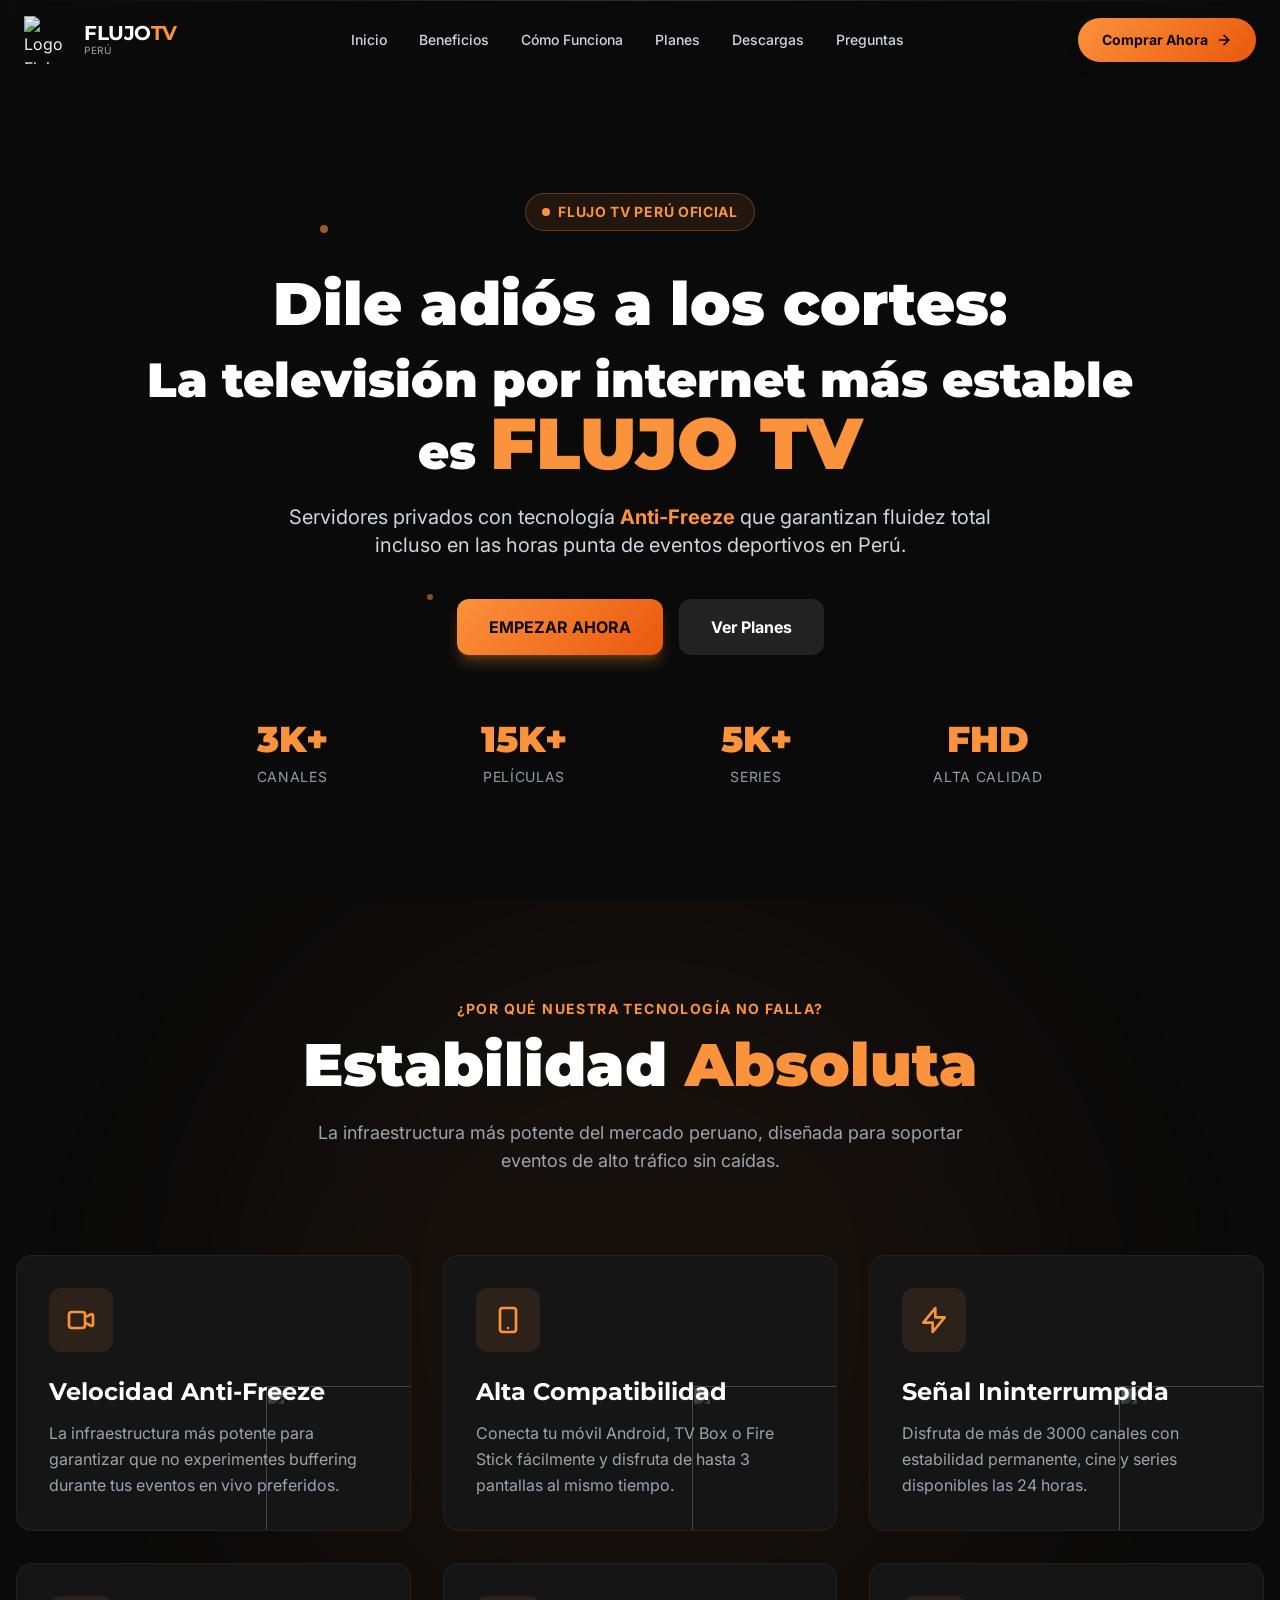
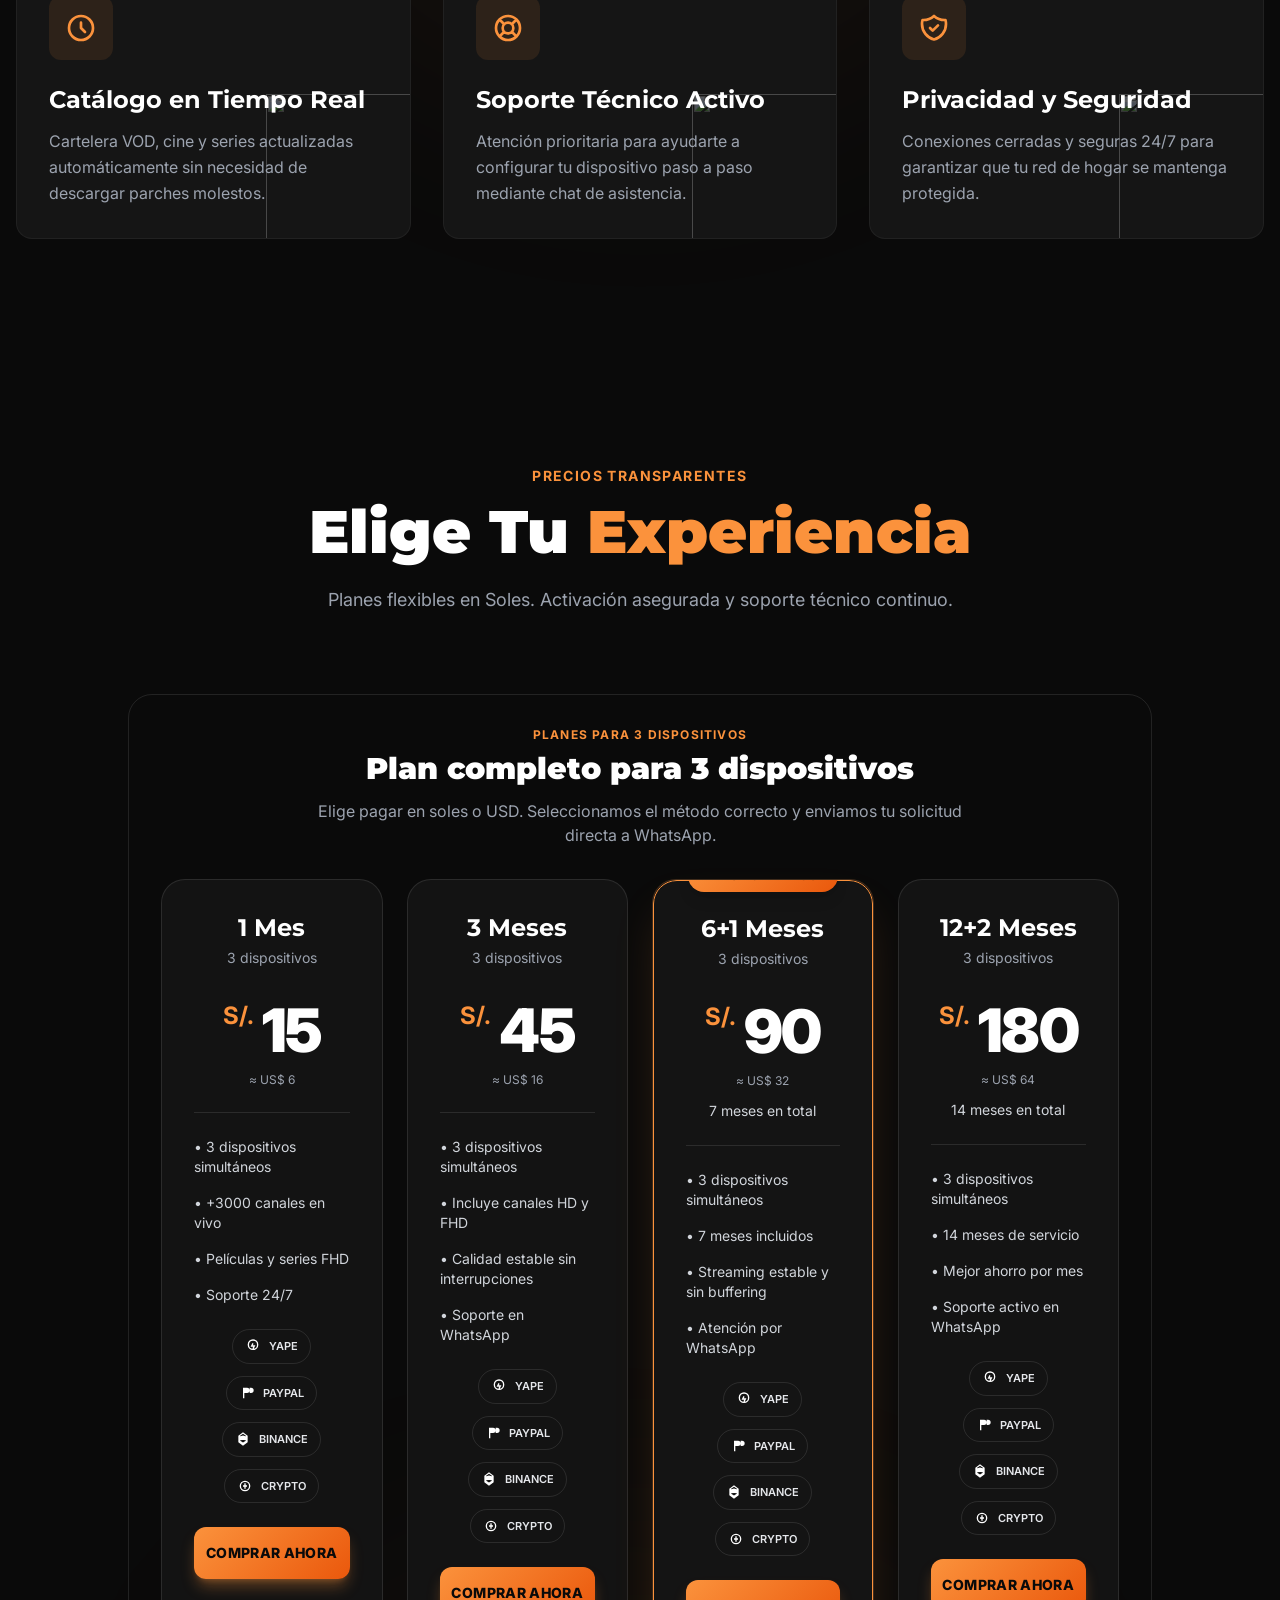
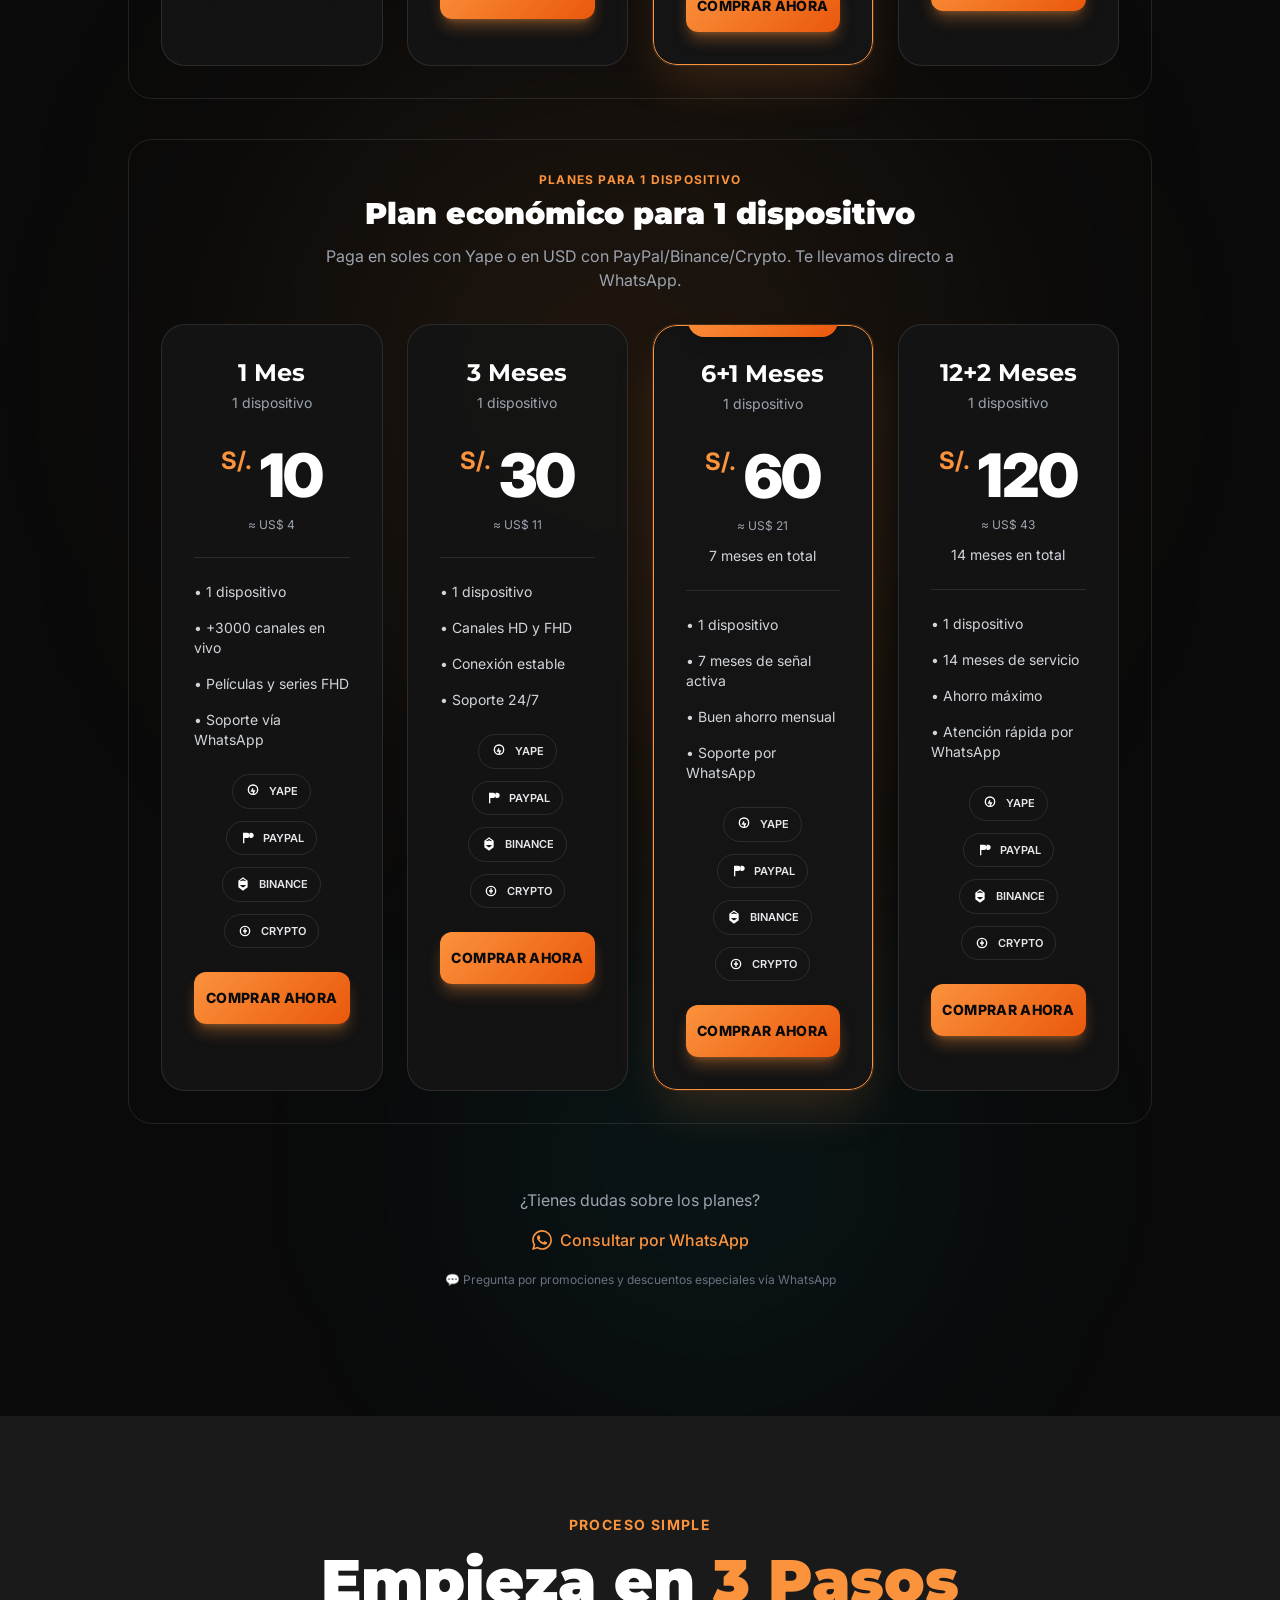
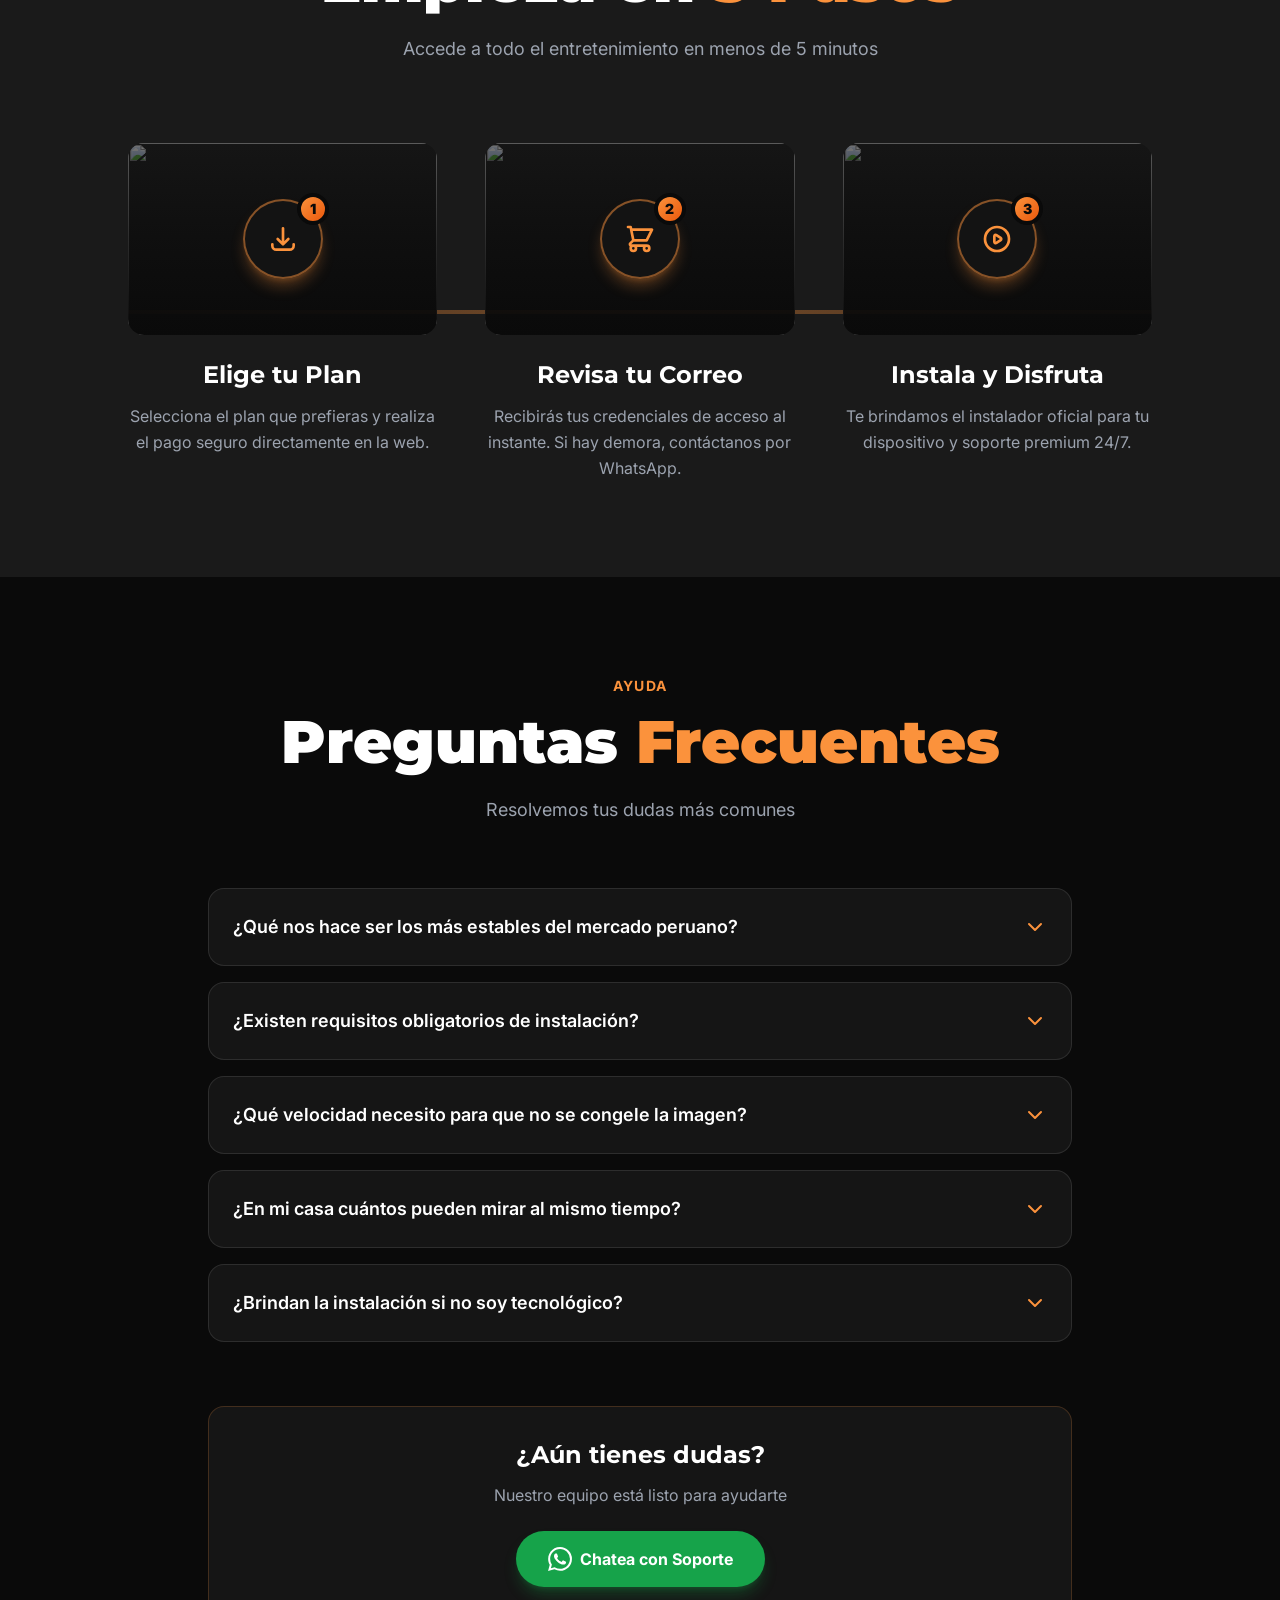
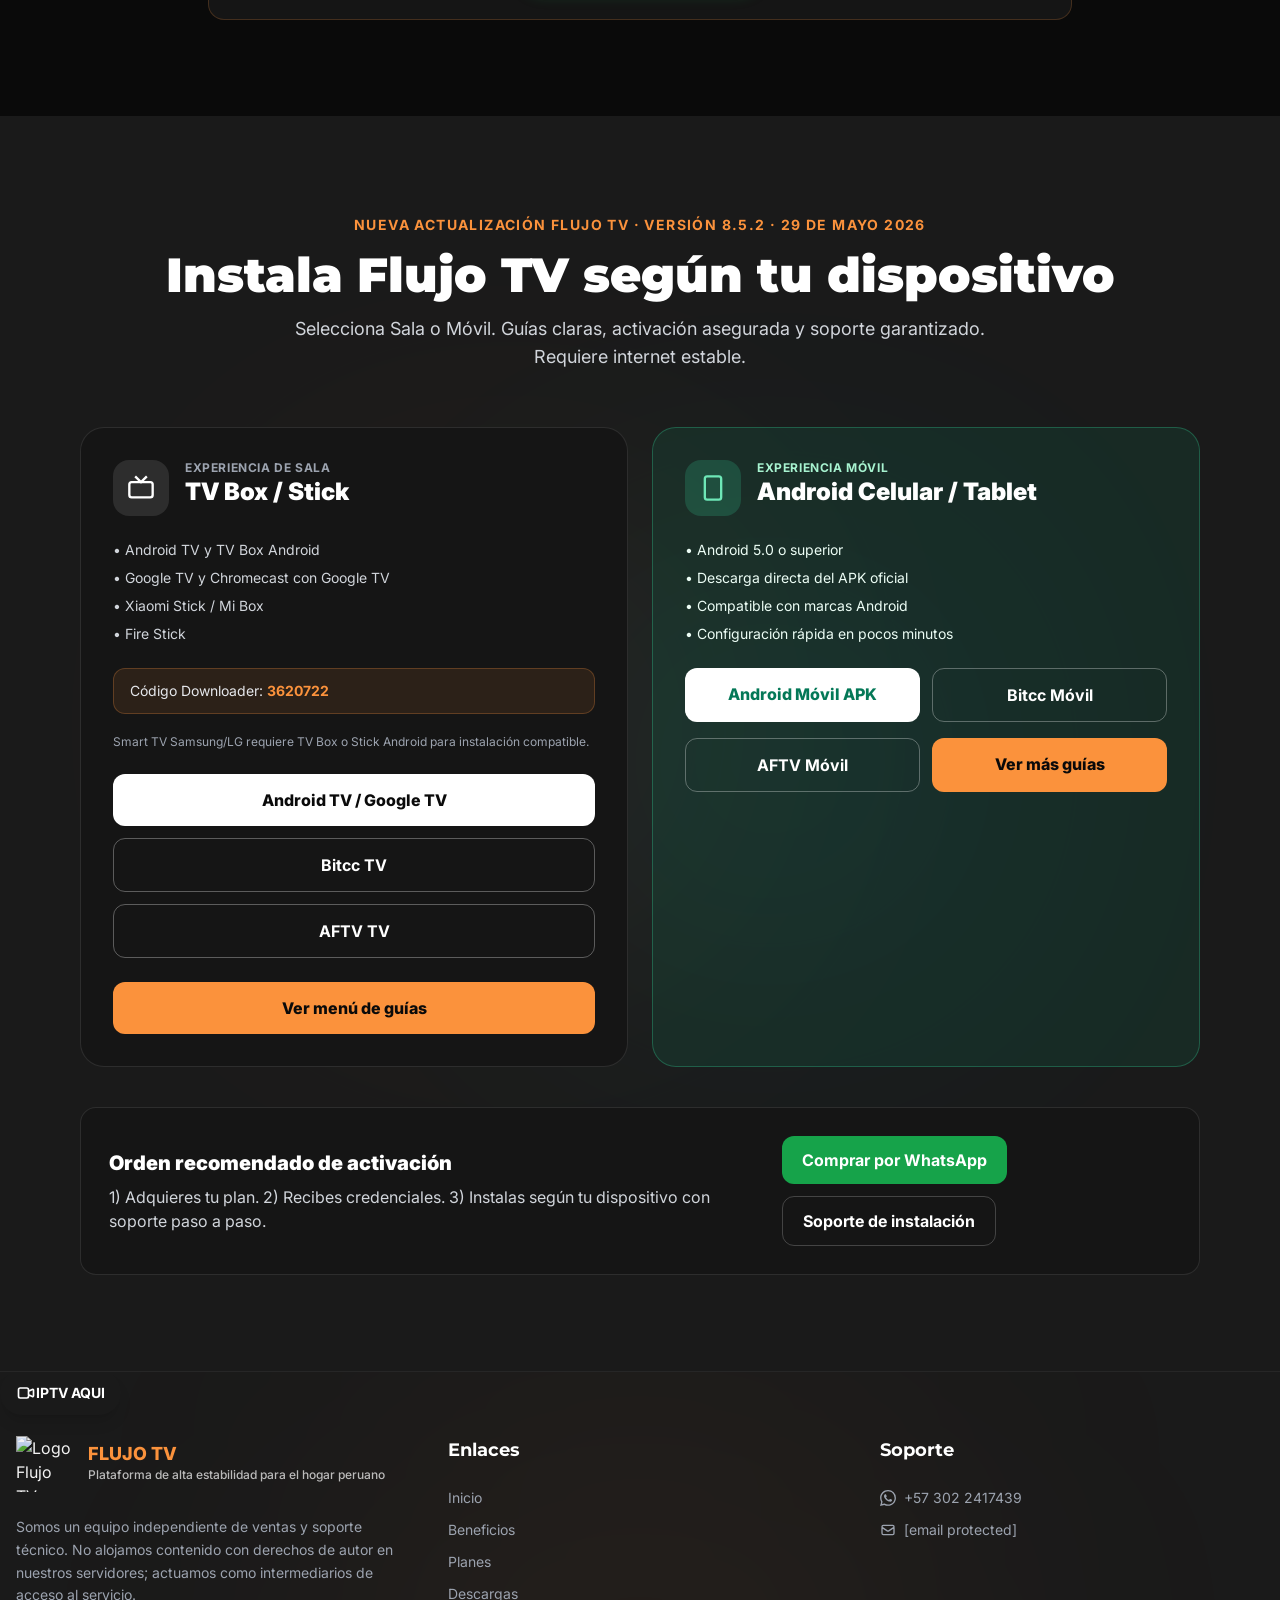
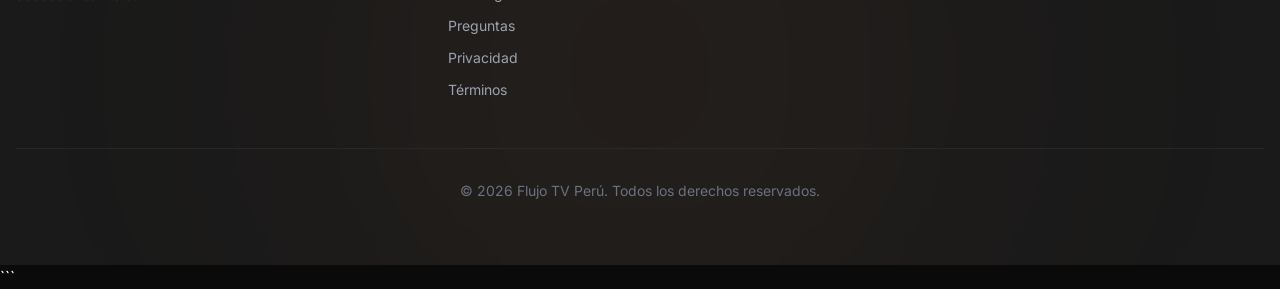
==== index.html @ fcd2f0b6 "Primer commit" ====
<!DOCTYPE html><html lang="es-PE"> <head><meta charset="UTF-8"><meta name="viewport" content="width=device-width, initial-scale=1.0"><meta name="referrer" content="no-referrer"><meta http-equiv="X-UA-Compatible" content="IE=edge"><!-- Preload LCP --><link rel="preload" as="image" href="https://peru.flujooficial.com/hero-bg-1.webp" fetchpriority="high"><!-- Favicon & Manifest --><link rel="icon" type="image/webp" href="https://peru.flujooficial.com/logo_flujo.webp"><link rel="apple-touch-icon" href="https://peru.flujooficial.com/logo_flujo.webp"><link rel="manifest" href="https://peru.flujooficial.com/manifest.json"><meta name="msapplication-config" content="/browserconfig.xml"><!-- Preconnect for Performance --><link rel="preconnect" href="https://fonts.googleapis.com"><link rel="preconnect" href="https://fonts.gstatic.com" crossorigin><link rel="dns-prefetch" href="https://wa.me"><!-- SEO Primary Tags --><title>Flujo TV Perú · Paga con Yape o Plin · +3,000 Canales</title><meta name="title" content="Flujo TV Perú · Paga con Yape o Plin · +3,000 Canales"><meta name="description" content="Flujo TV Perú: paga con Yape, Plin o tarjeta. +3,000 canales HD en vivo. TV Box, Fire Stick y Android. Soporte garantizado. ¡Activa desde S/15!"><meta name="keywords" content="flujo tv peru,flujo tv peru oficial,ofertas flujo tv peru whatsapp,promociones flujo tv con yape,descuentos flujo tv plin,flujo tv peru ofertas especiales,flujo tv peru promocion familiar,mejor app streaming peru,television online en vivo peru,ver deportes hd peru,descargar flujo tv peru,alternativa cable peru,flujo tv pago yape,flujo tv activacion rapida peru,canales en vivo peru,suscripcion premium peru,nueva versión actualizada 8.5.2"><meta name="author" content="Flujo TV Perú"><meta name="generator" content="Astro v5.18.0"><!-- Canonical URL --><link rel="canonical" href="https://peru.flujooficial.com/"><link rel="sitemap" type="application/xml" href="https://peru.flujooficial.com/sitemap.xml"><!-- Robots --><meta name="robots" content="index, follow, max-image-preview:large, max-snippet:-1, max-video-preview:-1"><!-- Language & Region - PERU --><meta name="language" content="Spanish"><meta name="geo.region" content="PE"><meta name="geo.placename" content="Lima, Perú"><meta name="geo.position" content="-12.0464;-77.0428"><meta name="ICBM" content="-12.0464, -77.0428"><link rel="alternate" hreflang="es-PE" href="https://peru.flujooficial.com/"><link rel="alternate" hreflang="es-419" href="https://peru.flujooficial.com/"><link rel="alternate" hreflang="x-default" href="https://peru.flujooficial.com/"><!-- Open Graph / Facebook --><meta property="og:type" content="website"><meta property="og:url" content="https://peru.flujooficial.com/"><meta property="og:title" content="Flujo TV Perú · Paga con Yape o Plin · +3,000 Canales"><meta property="og:description" content="Flujo TV Perú: paga con Yape, Plin o tarjeta. +3,000 canales HD en vivo. TV Box, Fire Stick y Android. Soporte garantizado. ¡Activa desde S/15!"><meta property="og:image" content="https://peru.flujooficial.com/og-image.webp"><meta property="og:image:width" content="1200"><meta property="og:image:height" content="630"><meta property="og:locale" content="es_PE"><meta property="og:site_name" content="Flujo TV Perú"><!-- Twitter --><meta name="twitter:card" content="summary_large_image"><meta name="twitter:url" content="https://peru.flujooficial.com/"><meta name="twitter:title" content="Flujo TV Perú · Paga con Yape o Plin · +3,000 Canales"><meta name="twitter:description" content="Flujo TV Perú: paga con Yape, Plin o tarjeta. +3,000 canales HD en vivo. TV Box, Fire Stick y Android. Soporte garantizado. ¡Activa desde S/15!"><meta name="twitter:image" content="https://peru.flujooficial.com/og-image.webp"><meta name="twitter:site" content="@flujotv"><!-- Mobile App Meta --><meta name="mobile-web-app-capable" content="yes"><meta name="apple-mobile-web-app-capable" content="yes"><meta name="apple-mobile-web-app-status-bar-style" content="black-translucent"><meta name="theme-color" content="#0a0a0a"><!-- Structured Data / Schema.org --><script type="application/ld+json">{"@context":"https://schema.org","@type":"Organization","name":"Flujo TV Perú","url":"https://peru.flujooficial.com","logo":"https://peru.flujooficial.com/logo_flujo.webp","description":"Flujo TV Perú — El mejor servicio de streaming UHD del país. +3,000 canales, películas y series en FHD. Aprovecha nuestras exclusivas OFERTAS POR WHATSAPP y promociones pagando con Yape o Plin. Instalación rápida y soporte 24/7. Nueva versión actualizada 8.5.2.","contactPoint":{"@type":"ContactPoint","telephone":"+573022417439","contactType":"customer service","availableLanguage":["Spanish"]}}</script><script type="application/ld+json">{"@context":"https://schema.org","@type":"WebSite","name":"Flujo TV Perú","url":"https://peru.flujooficial.com","description":"Flujo TV Perú: paga con Yape, Plin o tarjeta. +3,000 canales HD en vivo. TV Box, Fire Stick y Android. Soporte garantizado. ¡Activa desde S/15!","inLanguage":"es-PE","potentialAction":{"@type":"SearchAction","target":"https://peru.flujooficial.com/?q={search_term_string}","query-input":"required name=search_term_string"}}</script><script type="application/ld+json">{"@context":"https://schema.org","@type":"Product","name":"Flujo TV Premium Perú","description":"Flujo TV Perú — El mejor servicio de streaming UHD del país. +3,000 canales, películas y series en FHD. Aprovecha nuestras exclusivas OFERTAS POR WHATSAPP y promociones pagando con Yape o Plin. Instalación rápida y soporte 24/7. Nueva versión actualizada 8.5.2.","image":"https://peru.flujooficial.com/og-image.webp","url":"https://peru.flujooficial.com","brand":{"@type":"Brand","name":"Flujo TV Perú"},"offers":[{"@type":"Offer","name":"1 Mes","price":10,"priceCurrency":"PEN","availability":"https://schema.org/InStock","url":"https://peru.flujooficial.com/#planes","priceValidUntil":"2026-12-31","itemCondition":"https://schema.org/NewCondition","seller":{"@type":"Organization","name":"Flujo TV Perú"},"shippingDetails":{"@type":"OfferShippingDetails","shippingRate":{"@type":"MonetaryAmount","value":0,"currency":"PEN"},"shippingDestination":{"@type":"DefinedRegion","addressCountry":"PE"},"deliveryTime":{"@type":"ShippingDeliveryTime","handlingTime":{"@type":"QuantitativeValue","minValue":0,"maxValue":0,"unitCode":"DAY"},"transitTime":{"@type":"QuantitativeValue","minValue":0,"maxValue":0,"unitCode":"DAY"}}},"hasMerchantReturnPolicy":{"@type":"MerchantReturnPolicy","applicableCountry":"PE","returnPolicyCategory":"https://schema.org/MerchantReturnNotPermitted","merchantReturnDays":0}},{"@type":"Offer","name":"3 Meses","price":30,"priceCurrency":"PEN","availability":"https://schema.org/InStock","url":"https://peru.flujooficial.com/#planes","priceValidUntil":"2026-12-31","itemCondition":"https://schema.org/NewCondition","seller":{"@type":"Organization","name":"Flujo TV Perú"},"shippingDetails":{"@type":"OfferShippingDetails","shippingRate":{"@type":"MonetaryAmount","value":0,"currency":"PEN"},"shippingDestination":{"@type":"DefinedRegion","addressCountry":"PE"},"deliveryTime":{"@type":"ShippingDeliveryTime","handlingTime":{"@type":"QuantitativeValue","minValue":0,"maxValue":0,"unitCode":"DAY"},"transitTime":{"@type":"QuantitativeValue","minValue":0,"maxValue":0,"unitCode":"DAY"}}},"hasMerchantReturnPolicy":{"@type":"MerchantReturnPolicy","applicableCountry":"PE","returnPolicyCategory":"https://schema.org/MerchantReturnNotPermitted","merchantReturnDays":0}},{"@type":"Offer","name":"6 Meses","price":60,"priceCurrency":"PEN","availability":"https://schema.org/InStock","url":"https://peru.flujooficial.com/#planes","priceValidUntil":"2026-12-31","itemCondition":"https://schema.org/NewCondition","seller":{"@type":"Organization","name":"Flujo TV Perú"},"shippingDetails":{"@type":"OfferShippingDetails","shippingRate":{"@type":"MonetaryAmount","value":0,"currency":"PEN"},"shippingDestination":{"@type":"DefinedRegion","addressCountry":"PE"},"deliveryTime":{"@type":"ShippingDeliveryTime","handlingTime":{"@type":"QuantitativeValue","minValue":0,"maxValue":0,"unitCode":"DAY"},"transitTime":{"@type":"QuantitativeValue","minValue":0,"maxValue":0,"unitCode":"DAY"}}},"hasMerchantReturnPolicy":{"@type":"MerchantReturnPolicy","applicableCountry":"PE","returnPolicyCategory":"https://schema.org/MerchantReturnNotPermitted","merchantReturnDays":0}},{"@type":"Offer","name":"12 Meses","price":120,"priceCurrency":"PEN","availability":"https://schema.org/InStock","url":"https://peru.flujooficial.com/#planes","priceValidUntil":"2026-12-31","itemCondition":"https://schema.org/NewCondition","seller":{"@type":"Organization","name":"Flujo TV Perú"},"shippingDetails":{"@type":"OfferShippingDetails","shippingRate":{"@type":"MonetaryAmount","value":0,"currency":"PEN"},"shippingDestination":{"@type":"DefinedRegion","addressCountry":"PE"},"deliveryTime":{"@type":"ShippingDeliveryTime","handlingTime":{"@type":"QuantitativeValue","minValue":0,"maxValue":0,"unitCode":"DAY"},"transitTime":{"@type":"QuantitativeValue","minValue":0,"maxValue":0,"unitCode":"DAY"}}},"hasMerchantReturnPolicy":{"@type":"MerchantReturnPolicy","applicableCountry":"PE","returnPolicyCategory":"https://schema.org/MerchantReturnNotPermitted","merchantReturnDays":0}}],"aggregateRating":{"@type":"AggregateRating","ratingValue":"4.9","reviewCount":"850","bestRating":"5","worstRating":"1"}}</script><script type="application/ld+json">{"@context":"https://schema.org","@type":"BreadcrumbList","itemListElement":[{"@type":"ListItem","position":1,"name":"Inicio","item":"https://peru.flujooficial.com"}]}</script><script type="application/ld+json">{"@context":"https://schema.org","@type":"LocalBusiness","name":"Flujo TV Perú","image":"https://peru.flujooficial.com/logo_flujo.webp","url":"https://peru.flujooficial.com","telephone":"+573022417439","address":{"@type":"PostalAddress","addressCountry":"PE"},"geo":{"@type":"GeoCoordinates","latitude":-12.0464,"longitude":-77.0428},"areaServed":{"@type":"Country","name":"Perú"},"priceRange":"S/. 10 - S/. 180"}</script><!-- Fonts --><link href="https://fonts.googleapis.com/css2?family=Inter:wght@300;400;500;600;700&family=Montserrat:wght@400;500;600;700;800;900&display=swap" rel="stylesheet"><link rel="stylesheet" href="styles.css"></head> <body class="bg-dark text-white font-body antialiased overflow-x-hidden"> <!-- Grain Texture Overlay --> <div class="fixed inset-0 z-50 pointer-events-none opacity-[0.015]" style="background-image: url('data:image/svg+xml,%3Csvg viewBox='0 0 400 400' xmlns='http://www.w3.org/2000/svg'%3E%3Cfilter id='noiseFilter'%3E%3CfeTurbulence type='fractalNoise' baseFrequency='0.9' numOctaves='4' stitchTiles='stitch'/%3E%3C/filter%3E%3Crect width='100%25' height='100%25' filter='url(%23noiseFilter)'/%3E%3C/svg%3E');"></div>  <nav class="fixed w-full top-0 z-[100] transition-all duration-300" id="navbar"> <div class="absolute inset-0 bg-dark/0 backdrop-blur-[0px] border-b border-white/0 transition-all duration-300" id="nav-bg"></div> <div class="container mx-auto px-4 md:px-6 h-20 flex items-center justify-between relative z-10"> <!-- Logo --> <a href="#inicio" class="flex items-center gap-3 group"> <img src="https://peru.flujooficial.com/logo_flujo.webp" alt="Logo Flujo TV" width="48" height="48" class="h-12 w-12 object-contain opacity-95"> <div class="flex flex-col"> <span class="font-display font-bold text-xl leading-none tracking-tight">
FLUJO<span class="text-orange">TV</span> </span> <span class="text-[10px] text-gray-400 uppercase tracking-wider">Perú</span> </div> </a> <!-- Desktop Navigation --> <div class="hidden lg:flex items-center gap-8"> <a href="#inicio" class="text-sm font-medium text-gray-300 hover:text-orange transition-colors relative group py-2"> Inicio <span class="absolute bottom-0 left-0 w-0 h-[2px] bg-orange transition-all duration-300 group-hover:w-full"></span> </a><a href="#beneficios" class="text-sm font-medium text-gray-300 hover:text-orange transition-colors relative group py-2"> Beneficios <span class="absolute bottom-0 left-0 w-0 h-[2px] bg-orange transition-all duration-300 group-hover:w-full"></span> </a><a href="#como-funciona" class="text-sm font-medium text-gray-300 hover:text-orange transition-colors relative group py-2"> Cómo Funciona <span class="absolute bottom-0 left-0 w-0 h-[2px] bg-orange transition-all duration-300 group-hover:w-full"></span> </a><a href="#planes" class="text-sm font-medium text-gray-300 hover:text-orange transition-colors relative group py-2"> Planes <span class="absolute bottom-0 left-0 w-0 h-[2px] bg-orange transition-all duration-300 group-hover:w-full"></span> </a><a href="#descargas" class="text-sm font-medium text-gray-300 hover:text-orange transition-colors relative group py-2"> Descargas <span class="absolute bottom-0 left-0 w-0 h-[2px] bg-orange transition-all duration-300 group-hover:w-full"></span> </a><a href="#faq" class="text-sm font-medium text-gray-300 hover:text-orange transition-colors relative group py-2"> Preguntas <span class="absolute bottom-0 left-0 w-0 h-[2px] bg-orange transition-all duration-300 group-hover:w-full"></span> </a> </div> <!-- CTA Button --> <a href="#planes" class="hidden md:flex items-center gap-2 bg-gradient-orange text-dark px-6 py-3 rounded-full font-bold text-sm hover:scale-105 transition-all duration-300 shadow-lg hover:shadow-orange/50">
Comprar Ahora
<svg xmlns="http://www.w3.org/2000/svg" class="w-4 h-4" viewBox="0 0 24 24" fill="none" stroke="currentColor" stroke-width="2.5" stroke-linecap="round" stroke-linejoin="round"><path d="M5 12h14"></path><path d="m12 5 7 7-7 7"></path></svg> </a> <!-- Mobile Menu Button --> <button class="lg:hidden relative z-50 text-white p-2" id="mobile-menu-btn" aria-label="Menu"> <div class="w-6 h-6 flex flex-col justify-center items-center gap-1.5 transition-all duration-300"> <span class="w-full h-0.5 bg-white transition-all duration-300 origin-center" id="line-1"></span> <span class="w-full h-0.5 bg-white transition-all duration-300 origin-center" id="line-2"></span> <span class="w-full h-0.5 bg-white transition-all duration-300 origin-center" id="line-3"></span> </div> </button> </div> <!-- Mobile Menu Overlay --> <div class="fixed inset-0 bg-dark z-40 flex flex-col items-center justify-center translate-x-full transition-transform duration-300 lg:hidden" id="mobile-menu"> <div class="flex flex-col gap-8 text-center"> <a href="#inicio" class="text-2xl font-bold text-white hover:text-orange transition-colors mobile-link"> Inicio </a><a href="#beneficios" class="text-2xl font-bold text-white hover:text-orange transition-colors mobile-link"> Beneficios </a><a href="#como-funciona" class="text-2xl font-bold text-white hover:text-orange transition-colors mobile-link"> Cómo Funciona </a><a href="#planes" class="text-2xl font-bold text-white hover:text-orange transition-colors mobile-link"> Planes </a><a href="#descargas" class="text-2xl font-bold text-white hover:text-orange transition-colors mobile-link"> Descargas </a><a href="#faq" class="text-2xl font-bold text-white hover:text-orange transition-colors mobile-link"> Preguntas </a> <a href="#planes" class="bg-gradient-orange text-dark px-8 py-4 rounded-full font-bold text-lg hover:scale-105 transition-all duration-300 shadow-lg shadow-orange/20 mt-4 mobile-link">
Comprar Ahora
</a> </div> </div> </nav> <script type="module">document.getElementById("navbar");const e=document.getElementById("nav-bg");window.addEventListener("scroll",()=>{window.scrollY>50?(e?.classList.remove("bg-dark/0","backdrop-blur-[0px]","border-white/0"),e?.classList.add("bg-dark/95","backdrop-blur-xl","border-white/10")):(e?.classList.add("bg-dark/0","backdrop-blur-[0px]","border-white/0"),e?.classList.remove("bg-dark/95","backdrop-blur-xl","border-white/10"))});const m=document.getElementById("mobile-menu-btn"),a=document.getElementById("mobile-menu"),b=document.querySelectorAll(".mobile-link"),r=document.getElementById("line-1"),d=document.getElementById("line-2"),i=document.getElementById("line-3");let l=!1;function s(){l=!l,l?(a?.classList.remove("translate-x-full"),document.body.style.overflow="hidden",r?.classList.add("rotate-45","translate-y-2"),d?.classList.add("opacity-0"),i?.classList.add("-rotate-45","-translate-y-2")):(a?.classList.add("translate-x-full"),document.body.style.overflow="",r?.classList.remove("rotate-45","translate-y-2"),d?.classList.remove("opacity-0"),i?.classList.remove("-rotate-45","-translate-y-2"))}m?.addEventListener("click",s);b.forEach(o=>{o.addEventListener("click",c=>{const t=o.getAttribute("href");if(t&&t.startsWith("#")){c.preventDefault();const n=document.querySelector(t);n&&(s(),setTimeout(()=>{n.scrollIntoView({behavior:"smooth"})},300))}else s()})});</script> <main> <section class="relative min-h-screen flex items-center justify-center overflow-hidden pt-20" id="inicio"> <!-- Rotating Background Images --> <div class="absolute inset-0 z-0"> <div id="hero-bg-1" class="hero-bg absolute inset-0 transition-opacity duration-1000 opacity-100"> <img src="https://peru.flujooficial.com/hero-bg-1.webp" alt="" class="w-full h-full object-cover"> </div> <div id="hero-bg-2" class="hero-bg absolute inset-0 transition-opacity duration-1000 opacity-0"> <img src="https://peru.flujooficial.com/hero-bg-2.webp" alt="" class="w-full h-full object-cover"> </div> <div id="hero-bg-3" class="hero-bg absolute inset-0 transition-opacity duration-1000 opacity-0"> <img src="https://peru.flujooficial.com/hero-bg-3.webp" alt="" class="w-full h-full object-cover"> </div> <!-- Overlays --> <div class="absolute inset-0 bg-gradient-to-b from-dark/80 via-dark/60 to-dark z-10"></div> <div class="absolute inset-0 bg-gradient-to-r from-dark via-transparent to-dark z-10"></div> </div> <!-- Floating Particles --> <div class="absolute inset-0 z-20"> <div class="absolute top-1/4 left-1/4 w-2 h-2 bg-orange rounded-full animate-float opacity-60"></div> <div class="absolute top-1/3 right-1/3 w-1 h-1 bg-cyan rounded-full animate-float opacity-40" style="animation-delay: 1s;"></div> <div class="absolute bottom-1/3 left-1/3 w-1.5 h-1.5 bg-orange rounded-full animate-float opacity-50" style="animation-delay: 2s;"></div> </div> <div class="container mx-auto px-4 relative z-30 text-center"> <div class="max-w-5xl mx-auto animate-slide-up"> <div class="inline-flex items-center gap-2 bg-orange/10 border border-orange/30 rounded-full px-4 py-2 mb-8 backdrop-blur-sm"> <span class="w-2 h-2 bg-orange rounded-full animate-pulse"></span> <span class="text-orange text-sm font-bold tracking-wider uppercase">Flujo TV Perú Oficial</span> </div> <!-- Main Title --> <h1 class="font-display font-black text-4xl md:text-6xl lg:text-7xl mb-6 leading-[1.1]"> <span class="text-white text-3xl md:text-5xl lg:text-6xl">Dile adiós a los cortes:</span> <br class="hidden md:block"> <span class="text-white text-2xl md:text-4xl lg:text-5xl">La televisión por internet más estable es </span> <span class="text-orange">FLUJO TV</span> </h1> <!-- Subtitle --> <p class="text-gray-300 text-lg md:text-xl mb-10 max-w-3xl mx-auto leading-relaxed">
Servidores privados con tecnología <span class="text-orange font-bold">Anti-Freeze</span> que garantizan fluidez total incluso en las horas punta de eventos deportivos en Perú.
</p> <!-- CTA Buttons --> <div class="flex flex-col sm:flex-row items-center justify-center gap-4 mb-16"> <a href="https://wa.me/573022417439?text=Hola,%20quiero%20informaci%C3%B3n%20sobre%20Flujo%20TV" target="_blank" class="group relative px-8 py-4 bg-gradient-orange text-dark font-bold rounded-xl overflow-hidden hover:scale-105 transition-all duration-300 shadow-lg shadow-orange/30 hover:shadow-orange/50"> <span class="relative z-10">EMPEZAR AHORA</span> <div class="absolute inset-0 bg-white/20 translate-y-full group-hover:translate-y-0 transition-transform duration-300"></div> </a> <a href="#planes" class="px-8 py-4 bg-white/10 backdrop-blur-sm text-white font-bold rounded-xl hover:bg-white/20 transition-all duration-300">
Ver Planes
</a> </div> <!-- Stats --> <div class="grid grid-cols-2 md:grid-cols-4 gap-8 max-w-4xl mx-auto"> <div class="text-center"> <div class="text-3xl md:text-4xl font-display font-black text-orange mb-2">3K+</div> <div class="text-sm text-gray-400 uppercase tracking-wider">Canales</div> </div> <div class="text-center"> <div class="text-3xl md:text-4xl font-display font-black text-orange mb-2">15K+</div> <div class="text-sm text-gray-400 uppercase tracking-wider">Películas</div> </div> <div class="text-center"> <div class="text-3xl md:text-4xl font-display font-black text-orange mb-2">5K+</div> <div class="text-sm text-gray-400 uppercase tracking-wider">Series</div> </div> <div class="text-center"> <div class="text-3xl md:text-4xl font-display font-black text-orange mb-2">FHD</div> <div class="text-sm text-gray-400 uppercase tracking-wider">Alta calidad</div> </div> </div> </div> </div> <!-- Bottom Gradient --> <div class="absolute bottom-0 inset-x-0 h-32 bg-gradient-to-t from-dark to-transparent pointer-events-none z-40"></div> </section> <script type="module">const r=["COMPLETA","PREMIUM","ECONÓMICA","ESTABLE","ACCESIBLE"];let e=0;const t=document.getElementById("rotating-keyword");function a(){t&&(t.style.opacity="0",t.style.transform="translateY(-10px)",setTimeout(()=>{e=(e+1)%r.length,t.textContent=r[e],t.style.opacity="1",t.style.transform="translateY(0)"},300))}let o=1;const l=3;function y(){document.querySelectorAll(".hero-bg").forEach(s=>{s.style.opacity="0"}),o=o%l+1;const n=document.getElementById(`hero-bg-${o}`);n&&(n.style.opacity="1")}t&&(t.style.transition="opacity 0.3s ease, transform 0.3s ease");setInterval(a,2500);setInterval(y,5e3);</script> <section class="py-24 relative overflow-hidden" id="beneficios"> <!-- Background Glow --> <div class="absolute top-0 left-1/2 -translate-x-1/2 w-[800px] h-[800px] bg-orange/5 rounded-full blur-[120px] pointer-events-none"></div> <div class="container mx-auto px-4 relative z-10"> <!-- Section Header --> <div class="text-center mb-20"> <span class="inline-block text-orange font-bold text-sm uppercase tracking-widest mb-4">¿Por qué nuestra tecnología no falla?</span> <h2 class="font-display font-black text-4xl md:text-6xl mb-6"> <span class="text-white">Estabilidad</span> <span class="text-orange">Absoluta</span> </h2> <p class="text-gray-400 text-lg max-w-2xl mx-auto">
La infraestructura más potente del mercado peruano, diseñada para soportar eventos de alto tráfico sin caídas.
</p> </div> <!-- Benefits Grid --> <div class="grid grid-cols-1 md:grid-cols-2 lg:grid-cols-3 gap-8"> <!-- Benefit 1 --> <div class="group relative p-8 rounded-2xl bg-dark-card border border-white/5 hover:border-orange/30 transition-all duration-300 hover:-translate-y-2 overflow-hidden"> <!-- Transparent Image - Natural Integration --> <img src="https://peru.flujooficial.com/benefit-quality.webp" alt="" class="absolute -bottom-4 -right-4 w-40 h-40 opacity-30 group-hover:opacity-50 transition-opacity duration-500 pointer-events-none"> <div class="relative z-10"> <div class="w-16 h-16 bg-orange/10 rounded-xl flex items-center justify-center mb-6 group-hover:scale-110 transition-transform"> <svg xmlns="http://www.w3.org/2000/svg" class="w-8 h-8 text-orange" fill="none" viewBox="0 0 24 24" stroke="currentColor"><path stroke-linecap="round" stroke-linejoin="round" stroke-width="2" d="M15 10l4.553-2.276A1 1 0 0121 8.618v6.764a1 1 0 01-1.447.894L15 14M5 18h8a2 2 0 002-2V8a2 2 0 00-2-2H5a2 2 0 00-2 2v8a2 2 0 002 2z"></path></svg> </div> <h3 class="font-display font-bold text-2xl text-white mb-3">Velocidad Anti-Freeze</h3> <p class="text-gray-400 leading-relaxed">La infraestructura más potente para garantizar que no experimentes buffering durante tus eventos en vivo preferidos.</p> </div> </div> <!-- Benefit 2 --> <div class="group relative p-8 rounded-2xl bg-dark-card border border-white/5 hover:border-orange/30 transition-all duration-300 hover:-translate-y-2 overflow-hidden"> <!-- Transparent Image - Natural Integration --> <img src="https://peru.flujooficial.com/benefit-devices.webp" alt="" class="absolute -bottom-4 -right-4 w-40 h-40 opacity-30 group-hover:opacity-50 transition-opacity duration-500 pointer-events-none"> <div class="relative z-10"> <div class="w-16 h-16 bg-orange/10 rounded-xl flex items-center justify-center mb-6 group-hover:scale-110 transition-transform"> <svg xmlns="http://www.w3.org/2000/svg" class="w-8 h-8 text-orange" fill="none" viewBox="0 0 24 24" stroke="currentColor"><path stroke-linecap="round" stroke-linejoin="round" stroke-width="2" d="M12 18h.01M8 21h8a2 2 0 002-2V5a2 2 0 00-2-2H8a2 2 0 00-2 2v14a2 2 0 002 2z"></path></svg> </div> <h3 class="font-display font-bold text-2xl text-white mb-3">Alta Compatibilidad</h3> <p class="text-gray-400 leading-relaxed">Conecta tu móvil Android, TV Box o Fire Stick fácilmente y disfruta de hasta 3 pantallas al mismo tiempo.</p> </div> </div> <!-- Benefit 3 --> <div class="group relative p-8 rounded-2xl bg-dark-card border border-white/5 hover:border-orange/30 transition-all duration-300 hover:-translate-y-2 overflow-hidden"> <!-- Transparent Image - Natural Integration --> <img src="https://peru.flujooficial.com/benefit-streaming.webp" alt="" class="absolute -bottom-4 -right-4 w-40 h-40 opacity-30 group-hover:opacity-50 transition-opacity duration-500 pointer-events-none"> <div class="relative z-10"> <div class="w-16 h-16 bg-orange/10 rounded-xl flex items-center justify-center mb-6 group-hover:scale-110 transition-transform"> <svg xmlns="http://www.w3.org/2000/svg" class="w-8 h-8 text-orange" fill="none" viewBox="0 0 24 24" stroke="currentColor"><path stroke-linecap="round" stroke-linejoin="round" stroke-width="2" d="M13 10V3L4 14h7v7l9-11h-7z"></path></svg> </div> <h3 class="font-display font-bold text-2xl text-white mb-3">Señal Ininterrumpida</h3> <p class="text-gray-400 leading-relaxed">Disfruta de más de 3000 canales con estabilidad permanente, cine y series disponibles las 24 horas.</p> </div> </div> <!-- Benefit 4 --> <div class="group relative p-8 rounded-2xl bg-dark-card border border-white/5 hover:border-orange/30 transition-all duration-300 hover:-translate-y-2 overflow-hidden"> <!-- Transparent Image - Natural Integration --> <img src="https://peru.flujooficial.com/benefit-updates.webp" alt="" class="absolute -bottom-4 -right-4 w-40 h-40 opacity-30 group-hover:opacity-50 transition-opacity duration-500 pointer-events-none"> <div class="relative z-10"> <div class="w-16 h-16 bg-orange/10 rounded-xl flex items-center justify-center mb-6 group-hover:scale-110 transition-transform"> <svg xmlns="http://www.w3.org/2000/svg" class="w-8 h-8 text-orange" fill="none" viewBox="0 0 24 24" stroke="currentColor"><path stroke-linecap="round" stroke-linejoin="round" stroke-width="2" d="M12 8v4l3 3m6-3a9 9 0 11-18 0 9 9 0 0118 0z"></path></svg> </div> <h3 class="font-display font-bold text-2xl text-white mb-3">Catálogo en Tiempo Real</h3> <p class="text-gray-400 leading-relaxed">Cartelera VOD, cine y series actualizadas automáticamente sin necesidad de descargar parches molestos.</p> </div> </div> <!-- Benefit 5 --> <div class="group relative p-8 rounded-2xl bg-dark-card border border-white/5 hover:border-orange/30 transition-all duration-300 hover:-translate-y-2 overflow-hidden"> <!-- Transparent Image - Natural Integration --> <img src="https://peru.flujooficial.com/benefit-support.webp" alt="" class="absolute -bottom-4 -right-4 w-40 h-40 opacity-30 group-hover:opacity-50 transition-opacity duration-500 pointer-events-none"> <div class="relative z-10"> <div class="w-16 h-16 bg-orange/10 rounded-xl flex items-center justify-center mb-6 group-hover:scale-110 transition-transform"> <svg xmlns="http://www.w3.org/2000/svg" class="w-8 h-8 text-orange" fill="none" viewBox="0 0 24 24" stroke="currentColor"><path stroke-linecap="round" stroke-linejoin="round" stroke-width="2" d="M18.364 5.636l-3.536 3.536m0 5.656l3.536 3.536M9.172 9.172L5.636 5.636m3.536 9.192l-3.536 3.536M21 12a9 9 0 11-18 0 9 9 0 0118 0zm-5 0a4 4 0 11-8 0 4 4 0 018 0z"></path></svg> </div> <h3 class="font-display font-bold text-2xl text-white mb-3">Soporte Técnico Activo</h3> <p class="text-gray-400 leading-relaxed">Atención prioritaria para ayudarte a configurar tu dispositivo paso a paso mediante chat de asistencia.</p> </div> </div> <!-- Benefit 6 --> <div class="group relative p-8 rounded-2xl bg-dark-card border border-white/5 hover:border-orange/30 transition-all duration-300 hover:-translate-y-2 overflow-hidden"> <!-- Transparent Image - Natural Integration --> <img src="https://peru.flujooficial.com/benefit-price.webp" alt="" class="absolute -bottom-4 -right-4 w-40 h-40 opacity-30 group-hover:opacity-50 transition-opacity duration-500 pointer-events-none"> <div class="relative z-10"> <div class="w-16 h-16 bg-orange/10 rounded-xl flex items-center justify-center mb-6 group-hover:scale-110 transition-transform"> <svg xmlns="http://www.w3.org/2000/svg" class="w-8 h-8 text-orange" fill="none" viewBox="0 0 24 24" stroke="currentColor"><path stroke-linecap="round" stroke-linejoin="round" stroke-width="2" d="M9 12l2 2 4-4m5.618-4.016A11.955 11.955 0 0112 2.944a11.955 11.955 0 01-8.618 3.04A12.02 12.02 0 003 9c0 5.591 3.824 10.29 9 11.622 5.176-1.332 9-6.03 9-11.622 0-1.042-.133-2.052-.382-3.016z"></path></svg> </div> <h3 class="font-display font-bold text-2xl text-white mb-3">Privacidad y Seguridad</h3> <p class="text-gray-400 leading-relaxed">Conexiones cerradas y seguras 24/7 para garantizar que tu red de hogar se mantenga protegida.</p> </div> </div> </div> </div> </section> <section class="py-32 relative overflow-hidden" id="planes"> <!-- Background Effects --> <div class="absolute top-1/2 left-1/4 w-[600px] h-[600px] bg-orange/10 rounded-full blur-[150px] pointer-events-none"></div> <div class="absolute bottom-0 right-1/4 w-[500px] h-[500px] bg-cyan/5 rounded-full blur-[120px] pointer-events-none"></div> <div class="container mx-auto px-4 relative z-10"> <!-- Section Header --> <div class="text-center mb-20"> <span class="inline-block text-orange font-bold text-sm uppercase tracking-widest mb-4">Precios Transparentes</span> <h2 class="font-display font-black text-4xl md:text-6xl mb-6"> <span class="text-white">Elige Tu</span> <span class="text-orange">Experiencia</span> </h2> <p class="text-gray-400 text-lg max-w-2xl mx-auto">
Planes flexibles en Soles. Activación asegurada y soporte técnico continuo.
</p> </div> <div class="mb-10 max-w-5xl mx-auto rounded-3xl border border-white/10 bg-dark-card/80 p-6 sm:p-8 shadow-xl shadow-orange/10">
  <div class="text-center mb-8">
    <p class="text-xs uppercase tracking-widest text-orange font-bold mb-2">Planes para 3 dispositivos</p>
    <h3 class="text-3xl font-display font-black text-white">Plan completo para 3 dispositivos</h3>
    <p class="max-w-2xl mx-auto mt-3 text-gray-400">Elige pagar en soles o USD. Seleccionamos el método correcto y enviamos tu solicitud directa a WhatsApp.</p>
  </div>
  <div class="grid grid-cols-1 sm:grid-cols-2 lg:grid-cols-4 gap-6">
    <div class="pricing-card relative group overflow-hidden rounded-3xl border border-white/10 bg-dark-card/95 shadow-xl shadow-orange/10 transition-all duration-300 hover:-translate-y-2 hover:border-orange/30">
      <div class="pricing-card-inner relative h-full p-8">
        <div class="text-center mb-8">
          <h3 class="text-2xl font-display font-bold text-white mb-1">1 Mes</h3>
          <p class="text-sm text-gray-400">3 dispositivos</p>
        </div>
        <div class="text-center mb-6 pb-6 border-b border-white/10">
          <div class="flex items-end justify-center gap-2">
            <span class="text-2xl font-bold text-orange">S/.</span>
            <span class="text-6xl font-black text-white tracking-tight">15</span>
          </div>
          <p class="text-xs uppercase tracking-[0.3em] text-gray-400 mt-3">≈ US$ 6</p>
        </div>
        <ul class="space-y-4 mb-6 text-sm text-gray-300">
          <li class="flex items-start gap-3">• 3 dispositivos simultáneos</li>
          <li class="flex items-start gap-3">• +3000 canales en vivo</li>
          <li class="flex items-start gap-3">• Películas y series FHD</li>
          <li class="flex items-start gap-3">• Soporte 24/7</li>
        </ul>
        <div class="flex flex-wrap justify-center gap-3 mb-6">
          <span class="flex items-center gap-2 rounded-full border border-white/10 bg-white/5 px-3 py-2 text-[11px] font-semibold uppercase tracking-[0.2em] text-gray-200 transition hover:border-orange/40 hover:bg-orange/10 hover:scale-[1.03]">
            <svg xmlns="http://www.w3.org/2000/svg" class="h-4 w-4 text-white" viewBox="0 0 24 24" fill="none" stroke="currentColor" stroke-width="2"><path d="M12 3c-4 0-7 3-7 7 0 4 3 7 7 7 4 0 7-3 7-7 0-4-3-7-7-7zm0 5l-2 4h4l-2 4"/></svg>
            Yape
          </span>
          <span class="flex items-center gap-2 rounded-full border border-white/10 bg-white/5 px-3 py-2 text-[11px] font-semibold uppercase tracking-[0.2em] text-gray-200 transition hover:border-orange/40 hover:bg-orange/10 hover:scale-[1.03]">
            <svg xmlns="http://www.w3.org/2000/svg" class="h-4 w-4 text-white" viewBox="0 0 24 24" fill="currentColor"><path d="M6 4h6a4 4 0 014 4 4 4 0 01-4 4H8v8H6V4zm10 0h2a4 4 0 014 4 4 4 0 01-4 4h-2V4z"/></svg>
            PayPal
          </span>
          <span class="flex items-center gap-2 rounded-full border border-white/10 bg-white/5 px-3 py-2 text-[11px] font-semibold uppercase tracking-[0.2em] text-gray-200 transition hover:border-orange/40 hover:bg-orange/10 hover:scale-[1.03]">
            <svg xmlns="http://www.w3.org/2000/svg" class="h-4 w-4 text-white" viewBox="0 0 24 24" fill="currentColor"><path d="M12 2 5 7v10l7 5 7-5V7l-7-5zm0 2.2 4.8 3.2L12 11 7.2 7.4 12 4.2zm-5 3.9L12 14l5-5.9L12 6.6 7 8.1zm5 9.2-4.8-3.2L12 13l4.8 1.1L12 17.3z"/></svg>
            Binance
          </span>
          <span class="flex items-center gap-2 rounded-full border border-white/10 bg-white/5 px-3 py-2 text-[11px] font-semibold uppercase tracking-[0.2em] text-gray-200 transition hover:border-orange/40 hover:bg-orange/10 hover:scale-[1.03]">
            <svg xmlns="http://www.w3.org/2000/svg" class="h-4 w-4 text-white" viewBox="0 0 24 24" fill="none" stroke="currentColor" stroke-width="2"><circle cx="12" cy="12" r="7"/><path d="M12 8v8M9 12h6"/></svg>
            Crypto
          </span>
        </div>
        <button type="button" class="js-buy-plan block w-full rounded-xl bg-gradient-orange py-4 text-sm font-extrabold uppercase tracking-wide text-dark shadow-lg shadow-orange/35 transition-all duration-300 hover:scale-105 hover:shadow-orange/60" data-plan-name="1 Mes" data-plan-sol="15" data-plan-usd="6" data-plan-devices="3 dispositivos">Comprar ahora</button>
      </div>
    </div>
    <div class="pricing-card relative group overflow-hidden rounded-3xl border border-white/10 bg-dark-card/95 shadow-xl shadow-orange/10 transition-all duration-300 hover:-translate-y-2 hover:border-orange/30">
      <div class="pricing-card-inner relative h-full p-8">
        <div class="text-center mb-8">
          <h3 class="text-2xl font-display font-bold text-white mb-1">3 Meses</h3>
          <p class="text-sm text-gray-400">3 dispositivos</p>
        </div>
        <div class="text-center mb-6 pb-6 border-b border-white/10">
          <div class="flex items-end justify-center gap-2">
            <span class="text-2xl font-bold text-orange">S/.</span>
            <span class="text-6xl font-black text-white tracking-tight">45</span>
          </div>
          <p class="text-xs uppercase tracking-[0.3em] text-gray-400 mt-3">≈ US$ 16</p>
        </div>
        <ul class="space-y-4 mb-6 text-sm text-gray-300">
          <li class="flex items-start gap-3">• 3 dispositivos simultáneos</li>
          <li class="flex items-start gap-3">• Incluye canales HD y FHD</li>
          <li class="flex items-start gap-3">• Calidad estable sin interrupciones</li>
          <li class="flex items-start gap-3">• Soporte en WhatsApp</li>
        </ul>
        <div class="flex flex-wrap justify-center gap-3 mb-6">
          <span class="flex items-center gap-2 rounded-full border border-white/10 bg-white/5 px-3 py-2 text-[11px] font-semibold uppercase tracking-[0.2em] text-gray-200 transition hover:border-orange/40 hover:bg-orange/10 hover:scale-[1.03]">
            <svg xmlns="http://www.w3.org/2000/svg" class="h-4 w-4 text-white" viewBox="0 0 24 24" fill="none" stroke="currentColor" stroke-width="2"><path d="M12 3c-4 0-7 3-7 7 0 4 3 7 7 7 4 0 7-3 7-7 0-4-3-7-7-7zm0 5l-2 4h4l-2 4"/></svg>
            Yape
          </span>
          <span class="flex items-center gap-2 rounded-full border border-white/10 bg-white/5 px-3 py-2 text-[11px] font-semibold uppercase tracking-[0.2em] text-gray-200 transition hover:border-orange/40 hover:bg-orange/10 hover:scale-[1.03]">
            <svg xmlns="http://www.w3.org/2000/svg" class="h-4 w-4 text-white" viewBox="0 0 24 24" fill="currentColor"><path d="M6 4h6a4 4 0 014 4 4 4 0 01-4 4H8v8H6V4zm10 0h2a4 4 0 014 4 4 4 0 01-4 4h-2V4z"/></svg>
            PayPal
          </span>
          <span class="flex items-center gap-2 rounded-full border border-white/10 bg-white/5 px-3 py-2 text-[11px] font-semibold uppercase tracking-[0.2em] text-gray-200 transition hover:border-orange/40 hover:bg-orange/10 hover:scale-[1.03]">
            <svg xmlns="http://www.w3.org/2000/svg" class="h-4 w-4 text-white" viewBox="0 0 24 24" fill="currentColor"><path d="M12 2 5 7v10l7 5 7-5V7l-7-5zm0 2.2 4.8 3.2L12 11 7.2 7.4 12 4.2zm-5 3.9L12 14l5-5.9L12 6.6 7 8.1zm5 9.2-4.8-3.2L12 13l4.8 1.1L12 17.3z"/></svg>
            Binance
          </span>
          <span class="flex items-center gap-2 rounded-full border border-white/10 bg-white/5 px-3 py-2 text-[11px] font-semibold uppercase tracking-[0.2em] text-gray-200 transition hover:border-orange/40 hover:bg-orange/10 hover:scale-[1.03]">
            <svg xmlns="http://www.w3.org/2000/svg" class="h-4 w-4 text-white" viewBox="0 0 24 24" fill="none" stroke="currentColor" stroke-width="2"><circle cx="12" cy="12" r="7"/><path d="M12 8v8M9 12h6"/></svg>
            Crypto
          </span>
        </div>
        <button type="button" class="js-buy-plan block w-full rounded-xl bg-gradient-orange py-4 text-sm font-extrabold uppercase tracking-wide text-dark shadow-lg shadow-orange/35 transition-all duration-300 hover:scale-105 hover:shadow-orange/60" data-plan-name="3 Meses" data-plan-sol="45" data-plan-usd="16" data-plan-devices="3 dispositivos">Comprar ahora</button>
      </div>
    </div>
    <div class="pricing-card relative group overflow-hidden rounded-3xl border border-orange/20 bg-dark-card/95 shadow-2xl shadow-orange/20 transition-all duration-300 hover:-translate-y-2">
      <div class="absolute -top-5 inset-x-0 flex justify-center z-20"><span class="bg-gradient-orange text-dark text-xs font-black px-5 py-2 rounded-full uppercase tracking-wider shadow-lg">Más por menos</span></div>
      <div class="pricing-card-inner relative h-full p-8 pt-12 border border-orange shadow-2xl shadow-orange/20 rounded-3xl bg-dark-card/95">
        <div class="text-center mb-8">
          <h3 class="text-2xl font-display font-bold text-white mb-1">6+1 Meses</h3>
          <p class="text-sm text-gray-400">3 dispositivos</p>
        </div>
        <div class="text-center mb-6 pb-6 border-b border-white/10">
          <div class="flex items-end justify-center gap-2">
            <span class="text-2xl font-bold text-orange">S/.</span>
            <span class="text-6xl font-black text-white tracking-tight">90</span>
          </div>
          <p class="text-xs uppercase tracking-[0.3em] text-gray-400 mt-3">≈ US$ 32</p>
          <p class="text-sm text-gray-300 mt-3">7 meses en total</p>
        </div>
        <ul class="space-y-4 mb-6 text-sm text-gray-300">
          <li class="flex items-start gap-3">• 3 dispositivos simultáneos</li>
          <li class="flex items-start gap-3">• 7 meses incluidos</li>
          <li class="flex items-start gap-3">• Streaming estable y sin buffering</li>
          <li class="flex items-start gap-3">• Atención por WhatsApp</li>
        </ul>
        <div class="flex flex-wrap justify-center gap-3 mb-6">
          <span class="flex items-center gap-2 rounded-full border border-white/10 bg-white/5 px-3 py-2 text-[11px] font-semibold uppercase tracking-[0.2em] text-gray-200 transition hover:border-orange/40 hover:bg-orange/10 hover:scale-[1.03]">
            <svg xmlns="http://www.w3.org/2000/svg" class="h-4 w-4 text-white" viewBox="0 0 24 24" fill="none" stroke="currentColor" stroke-width="2"><path d="M12 3c-4 0-7 3-7 7 0 4 3 7 7 7 4 0 7-3 7-7 0-4-3-7-7-7zm0 5l-2 4h4l-2 4"/></svg>
            Yape
          </span>
          <span class="flex items-center gap-2 rounded-full border border-white/10 bg-white/5 px-3 py-2 text-[11px] font-semibold uppercase tracking-[0.2em] text-gray-200 transition hover:border-orange/40 hover:bg-orange/10 hover:scale-[1.03]">
            <svg xmlns="http://www.w3.org/2000/svg" class="h-4 w-4 text-white" viewBox="0 0 24 24" fill="currentColor"><path d="M6 4h6a4 4 0 014 4 4 4 0 01-4 4H8v8H6V4zm10 0h2a4 4 0 014 4 4 4 0 01-4 4h-2V4z"/></svg>
            PayPal
          </span>
          <span class="flex items-center gap-2 rounded-full border border-white/10 bg-white/5 px-3 py-2 text-[11px] font-semibold uppercase tracking-[0.2em] text-gray-200 transition hover:border-orange/40 hover:bg-orange/10 hover:scale-[1.03]">
            <svg xmlns="http://www.w3.org/2000/svg" class="h-4 w-4 text-white" viewBox="0 0 24 24" fill="currentColor"><path d="M12 2 5 7v10l7 5 7-5V7l-7-5zm0 2.2 4.8 3.2L12 11 7.2 7.4 12 4.2zm-5 3.9L12 14l5-5.9L12 6.6 7 8.1zm5 9.2-4.8-3.2L12 13l4.8 1.1L12 17.3z"/></svg>
            Binance
          </span>
          <span class="flex items-center gap-2 rounded-full border border-white/10 bg-white/5 px-3 py-2 text-[11px] font-semibold uppercase tracking-[0.2em] text-gray-200 transition hover:border-orange/40 hover:bg-orange/10 hover:scale-[1.03]">
            <svg xmlns="http://www.w3.org/2000/svg" class="h-4 w-4 text-white" viewBox="0 0 24 24" fill="none" stroke="currentColor" stroke-width="2"><circle cx="12" cy="12" r="7"/><path d="M12 8v8M9 12h6"/></svg>
            Crypto
          </span>
        </div>
        <button type="button" class="js-buy-plan block w-full rounded-xl bg-gradient-orange py-4 text-sm font-extrabold uppercase tracking-wide text-dark shadow-lg shadow-orange/35 transition-all duration-300 hover:scale-105 hover:shadow-orange/60" data-plan-name="6+1 Meses" data-plan-sol="90" data-plan-usd="32" data-plan-devices="3 dispositivos">Comprar ahora</button>
      </div>
    </div>
    <div class="pricing-card relative group overflow-hidden rounded-3xl border border-white/10 bg-dark-card/95 shadow-xl shadow-orange/10 transition-all duration-300 hover:-translate-y-2 hover:border-orange/30">
      <div class="pricing-card-inner relative h-full p-8">
        <div class="text-center mb-8">
          <h3 class="text-2xl font-display font-bold text-white mb-1">12+2 Meses</h3>
          <p class="text-sm text-gray-400">3 dispositivos</p>
        </div>
        <div class="text-center mb-6 pb-6 border-b border-white/10">
          <div class="flex items-end justify-center gap-2">
            <span class="text-2xl font-bold text-orange">S/.</span>
            <span class="text-6xl font-black text-white tracking-tight">180</span>
          </div>
          <p class="text-xs uppercase tracking-[0.3em] text-gray-400 mt-3">≈ US$ 64</p>
          <p class="text-sm text-gray-300 mt-3">14 meses en total</p>
        </div>
        <ul class="space-y-4 mb-6 text-sm text-gray-300">
          <li class="flex items-start gap-3">• 3 dispositivos simultáneos</li>
          <li class="flex items-start gap-3">• 14 meses de servicio</li>
          <li class="flex items-start gap-3">• Mejor ahorro por mes</li>
          <li class="flex items-start gap-3">• Soporte activo en WhatsApp</li>
        </ul>
        <div class="flex flex-wrap justify-center gap-3 mb-6">
          <span class="flex items-center gap-2 rounded-full border border-white/10 bg-white/5 px-3 py-2 text-[11px] font-semibold uppercase tracking-[0.2em] text-gray-200 transition hover:border-orange/40 hover:bg-orange/10 hover:scale-[1.03]">
            <svg xmlns="http://www.w3.org/2000/svg" class="h-4 w-4 text-white" viewBox="0 0 24 24" fill="none" stroke="currentColor" stroke-width="2"><path d="M12 3c-4 0-7 3-7 7 0 4 3 7 7 7 4 0 7-3 7-7 0-4-3-7-7-7zm0 5l-2 4h4l-2 4"/></svg>
            Yape
          </span>
          <span class="flex items-center gap-2 rounded-full border border-white/10 bg-white/5 px-3 py-2 text-[11px] font-semibold uppercase tracking-[0.2em] text-gray-200 transition hover:border-orange/40 hover:bg-orange/10 hover:scale-[1.03]">
            <svg xmlns="http://www.w3.org/2000/svg" class="h-4 w-4 text-white" viewBox="0 0 24 24" fill="currentColor"><path d="M6 4h6a4 4 0 014 4 4 4 0 01-4 4H8v8H6V4zm10 0h2a4 4 0 014 4 4 4 0 01-4 4h-2V4z"/></svg>
            PayPal
          </span>
          <span class="flex items-center gap-2 rounded-full border border-white/10 bg-white/5 px-3 py-2 text-[11px] font-semibold uppercase tracking-[0.2em] text-gray-200 transition hover:border-orange/40 hover:bg-orange/10 hover:scale-[1.03]">
            <svg xmlns="http://www.w3.org/2000/svg" class="h-4 w-4 text-white" viewBox="0 0 24 24" fill="currentColor"><path d="M12 2 5 7v10l7 5 7-5V7l-7-5zm0 2.2 4.8 3.2L12 11 7.2 7.4 12 4.2zm-5 3.9L12 14l5-5.9L12 6.6 7 8.1zm5 9.2-4.8-3.2L12 13l4.8 1.1L12 17.3z"/></svg>
            Binance
          </span>
          <span class="flex items-center gap-2 rounded-full border border-white/10 bg-white/5 px-3 py-2 text-[11px] font-semibold uppercase tracking-[0.2em] text-gray-200 transition hover:border-orange/40 hover:bg-orange/10 hover:scale-[1.03]">
            <svg xmlns="http://www.w3.org/2000/svg" class="h-4 w-4 text-white" viewBox="0 0 24 24" fill="none" stroke="currentColor" stroke-width="2"><circle cx="12" cy="12" r="7"/><path d="M12 8v8M9 12h6"/></svg>
            Crypto
          </span>
        </div>
        <button type="button" class="js-buy-plan block w-full rounded-xl bg-gradient-orange py-4 text-sm font-extrabold uppercase tracking-wide text-dark shadow-lg shadow-orange/35 transition-all duration-300 hover:scale-105 hover:shadow-orange/60" data-plan-name="12+2 Meses" data-plan-sol="180" data-plan-usd="64" data-plan-devices="3 dispositivos">Comprar ahora</button>
      </div>
    </div>
  </div>
</div>
<div class="mb-10 max-w-5xl mx-auto rounded-3xl border border-white/10 bg-dark-card/80 p-6 sm:p-8 shadow-xl shadow-orange/10">
  <div class="text-center mb-8">
    <p class="text-xs uppercase tracking-widest text-orange font-bold mb-2">Planes para 1 dispositivo</p>
    <h3 class="text-3xl font-display font-black text-white">Plan económico para 1 dispositivo</h3>
    <p class="max-w-2xl mx-auto mt-3 text-gray-400">Paga en soles con Yape o en USD con PayPal/Binance/Crypto. Te llevamos directo a WhatsApp.</p>
  </div>
  <div class="grid grid-cols-1 sm:grid-cols-2 lg:grid-cols-4 gap-6">
    <div class="pricing-card relative group overflow-hidden rounded-3xl border border-white/10 bg-dark-card/95 shadow-xl shadow-orange/10 transition-all duration-300 hover:-translate-y-2 hover:border-orange/30">
      <div class="pricing-card-inner relative h-full p-8">
        <div class="text-center mb-8">
          <h3 class="text-2xl font-display font-bold text-white mb-1">1 Mes</h3>
          <p class="text-sm text-gray-400">1 dispositivo</p>
        </div>
        <div class="text-center mb-6 pb-6 border-b border-white/10">
          <div class="flex items-end justify-center gap-2">
            <span class="text-2xl font-bold text-orange">S/.</span>
            <span class="text-6xl font-black text-white tracking-tight">10</span>
          </div>
          <p class="text-xs uppercase tracking-[0.3em] text-gray-400 mt-3">≈ US$ 4</p>
        </div>
        <ul class="space-y-4 mb-6 text-sm text-gray-300">
          <li class="flex items-start gap-3">• 1 dispositivo</li>
          <li class="flex items-start gap-3">• +3000 canales en vivo</li>
          <li class="flex items-start gap-3">• Películas y series FHD</li>
          <li class="flex items-start gap-3">• Soporte vía WhatsApp</li>
        </ul>
        <div class="flex flex-wrap justify-center gap-3 mb-6">
          <span class="flex items-center gap-2 rounded-full border border-white/10 bg-white/5 px-3 py-2 text-[11px] font-semibold uppercase tracking-[0.2em] text-gray-200 transition hover:border-orange/40 hover:bg-orange/10 hover:scale-[1.03]">
            <svg xmlns="http://www.w3.org/2000/svg" class="h-4 w-4 text-white" viewBox="0 0 24 24" fill="none" stroke="currentColor" stroke-width="2"><path d="M12 3c-4 0-7 3-7 7 0 4 3 7 7 7 4 0 7-3 7-7 0-4-3-7-7-7zm0 5l-2 4h4l-2 4"/></svg>
            Yape
          </span>
          <span class="flex items-center gap-2 rounded-full border border-white/10 bg-white/5 px-3 py-2 text-[11px] font-semibold uppercase tracking-[0.2em] text-gray-200 transition hover:border-orange/40 hover:bg-orange/10 hover:scale-[1.03]">
            <svg xmlns="http://www.w3.org/2000/svg" class="h-4 w-4 text-white" viewBox="0 0 24 24" fill="currentColor"><path d="M6 4h6a4 4 0 014 4 4 4 0 01-4 4H8v8H6V4zm10 0h2a4 4 0 014 4 4 4 0 01-4 4h-2V4z"/></svg>
            PayPal
          </span>
          <span class="flex items-center gap-2 rounded-full border border-white/10 bg-white/5 px-3 py-2 text-[11px] font-semibold uppercase tracking-[0.2em] text-gray-200 transition hover:border-orange/40 hover:bg-orange/10 hover:scale-[1.03]">
            <svg xmlns="http://www.w3.org/2000/svg" class="h-4 w-4 text-white" viewBox="0 0 24 24" fill="currentColor"><path d="M12 2 5 7v10l7 5 7-5V7l-7-5zm0 2.2 4.8 3.2L12 11 7.2 7.4 12 4.2zm-5 3.9L12 14l5-5.9L12 6.6 7 8.1zm5 9.2-4.8-3.2L12 13l4.8 1.1L12 17.3z"/></svg>
            Binance
          </span>
          <span class="flex items-center gap-2 rounded-full border border-white/10 bg-white/5 px-3 py-2 text-[11px] font-semibold uppercase tracking-[0.2em] text-gray-200 transition hover:border-orange/40 hover:bg-orange/10 hover:scale-[1.03]">
            <svg xmlns="http://www.w3.org/2000/svg" class="h-4 w-4 text-white" viewBox="0 0 24 24" fill="none" stroke="currentColor" stroke-width="2"><circle cx="12" cy="12" r="7"/><path d="M12 8v8M9 12h6"/></svg>
            Crypto
          </span>
        </div>
        <button type="button" class="js-buy-plan block w-full rounded-xl bg-gradient-orange py-4 text-sm font-extrabold uppercase tracking-wide text-dark shadow-lg shadow-orange/35 transition-all duration-300 hover:scale-105 hover:shadow-orange/60" data-plan-name="1 Mes" data-plan-sol="10" data-plan-usd="4" data-plan-devices="1 dispositivo">Comprar ahora</button>
      </div>
    </div>
    <div class="pricing-card relative group overflow-hidden rounded-3xl border border-white/10 bg-dark-card/95 shadow-xl shadow-orange/10 transition-all duration-300 hover:-translate-y-2 hover:border-orange/30">
      <div class="pricing-card-inner relative h-full p-8">
        <div class="text-center mb-8">
          <h3 class="text-2xl font-display font-bold text-white mb-1">3 Meses</h3>
          <p class="text-sm text-gray-400">1 dispositivo</p>
        </div>
        <div class="text-center mb-6 pb-6 border-b border-white/10">
          <div class="flex items-end justify-center gap-2">
            <span class="text-2xl font-bold text-orange">S/.</span>
            <span class="text-6xl font-black text-white tracking-tight">30</span>
          </div>
          <p class="text-xs uppercase tracking-[0.3em] text-gray-400 mt-3">≈ US$ 11</p>
        </div>
        <ul class="space-y-4 mb-6 text-sm text-gray-300">
          <li class="flex items-start gap-3">• 1 dispositivo</li>
          <li class="flex items-start gap-3">• Canales HD y FHD</li>
          <li class="flex items-start gap-3">• Conexión estable</li>
          <li class="flex items-start gap-3">• Soporte 24/7</li>
        </ul>
        <div class="flex flex-wrap justify-center gap-3 mb-6">
          <span class="flex items-center gap-2 rounded-full border border-white/10 bg-white/5 px-3 py-2 text-[11px] font-semibold uppercase tracking-[0.2em] text-gray-200 transition hover:border-orange/40 hover:bg-orange/10 hover:scale-[1.03]">
            <svg xmlns="http://www.w3.org/2000/svg" class="h-4 w-4 text-white" viewBox="0 0 24 24" fill="none" stroke="currentColor" stroke-width="2"><path d="M12 3c-4 0-7 3-7 7 0 4 3 7 7 7 4 0 7-3 7-7 0-4-3-7-7-7zm0 5l-2 4h4l-2 4"/></svg>
            Yape
          </span>
          <span class="flex items-center gap-2 rounded-full border border-white/10 bg-white/5 px-3 py-2 text-[11px] font-semibold uppercase tracking-[0.2em] text-gray-200 transition hover:border-orange/40 hover:bg-orange/10 hover:scale-[1.03]">
            <svg xmlns="http://www.w3.org/2000/svg" class="h-4 w-4 text-white" viewBox="0 0 24 24" fill="currentColor"><path d="M6 4h6a4 4 0 014 4 4 4 0 01-4 4H8v8H6V4zm10 0h2a4 4 0 014 4 4 4 0 01-4 4h-2V4z"/></svg>
            PayPal
          </span>
          <span class="flex items-center gap-2 rounded-full border border-white/10 bg-white/5 px-3 py-2 text-[11px] font-semibold uppercase tracking-[0.2em] text-gray-200 transition hover:border-orange/40 hover:bg-orange/10 hover:scale-[1.03]">
            <svg xmlns="http://www.w3.org/2000/svg" class="h-4 w-4 text-white" viewBox="0 0 24 24" fill="currentColor"><path d="M12 2 5 7v10l7 5 7-5V7l-7-5zm0 2.2 4.8 3.2L12 11 7.2 7.4 12 4.2zm-5 3.9L12 14l5-5.9L12 6.6 7 8.1zm5 9.2-4.8-3.2L12 13l4.8 1.1L12 17.3z"/></svg>
            Binance
          </span>
          <span class="flex items-center gap-2 rounded-full border border-white/10 bg-white/5 px-3 py-2 text-[11px] font-semibold uppercase tracking-[0.2em] text-gray-200 transition hover:border-orange/40 hover:bg-orange/10 hover:scale-[1.03]">
            <svg xmlns="http://www.w3.org/2000/svg" class="h-4 w-4 text-white" viewBox="0 0 24 24" fill="none" stroke="currentColor" stroke-width="2"><circle cx="12" cy="12" r="7"/><path d="M12 8v8M9 12h6"/></svg>
            Crypto
          </span>
        </div>
        <button type="button" class="js-buy-plan block w-full rounded-xl bg-gradient-orange py-4 text-sm font-extrabold uppercase tracking-wide text-dark shadow-lg shadow-orange/35 transition-all duration-300 hover:scale-105 hover:shadow-orange/60" data-plan-name="3 Meses" data-plan-sol="30" data-plan-usd="11" data-plan-devices="1 dispositivo">Comprar ahora</button>
      </div>
    </div>
    <div class="pricing-card relative group overflow-hidden rounded-3xl border border-orange/20 bg-dark-card/95 shadow-2xl shadow-orange/20 transition-all duration-300 hover:-translate-y-2">
      <div class="absolute -top-5 inset-x-0 flex justify-center z-20"><span class="bg-gradient-orange text-dark text-xs font-black px-5 py-2 rounded-full uppercase tracking-wider shadow-lg">Más por menos</span></div>
      <div class="pricing-card-inner relative h-full p-8 pt-12 border border-orange shadow-2xl shadow-orange/20 rounded-3xl bg-dark-card/95">
        <div class="text-center mb-8">
          <h3 class="text-2xl font-display font-bold text-white mb-1">6+1 Meses</h3>
          <p class="text-sm text-gray-400">1 dispositivo</p>
        </div>
        <div class="text-center mb-6 pb-6 border-b border-white/10">
          <div class="flex items-end justify-center gap-2">
            <span class="text-2xl font-bold text-orange">S/.</span>
            <span class="text-6xl font-black text-white tracking-tight">60</span>
          </div>
          <p class="text-xs uppercase tracking-[0.3em] text-gray-400 mt-3">≈ US$ 21</p>
          <p class="text-sm text-gray-300 mt-3">7 meses en total</p>
        </div>
        <ul class="space-y-4 mb-6 text-sm text-gray-300">
          <li class="flex items-start gap-3">• 1 dispositivo</li>
          <li class="flex items-start gap-3">• 7 meses de señal activa</li>
          <li class="flex items-start gap-3">• Buen ahorro mensual</li>
          <li class="flex items-start gap-3">• Soporte por WhatsApp</li>
        </ul>
        <div class="flex flex-wrap justify-center gap-3 mb-6">
          <span class="flex items-center gap-2 rounded-full border border-white/10 bg-white/5 px-3 py-2 text-[11px] font-semibold uppercase tracking-[0.2em] text-gray-200 transition hover:border-orange/40 hover:bg-orange/10 hover:scale-[1.03]">
            <svg xmlns="http://www.w3.org/2000/svg" class="h-4 w-4 text-white" viewBox="0 0 24 24" fill="none" stroke="currentColor" stroke-width="2"><path d="M12 3c-4 0-7 3-7 7 0 4 3 7 7 7 4 0 7-3 7-7 0-4-3-7-7-7zm0 5l-2 4h4l-2 4"/></svg>
            Yape
          </span>
          <span class="flex items-center gap-2 rounded-full border border-white/10 bg-white/5 px-3 py-2 text-[11px] font-semibold uppercase tracking-[0.2em] text-gray-200 transition hover:border-orange/40 hover:bg-orange/10 hover:scale-[1.03]">
            <svg xmlns="http://www.w3.org/2000/svg" class="h-4 w-4 text-white" viewBox="0 0 24 24" fill="currentColor"><path d="M6 4h6a4 4 0 014 4 4 4 0 01-4 4H8v8H6V4zm10 0h2a4 4 0 014 4 4 4 0 01-4 4h-2V4z"/></svg>
            PayPal
          </span>
          <span class="flex items-center gap-2 rounded-full border border-white/10 bg-white/5 px-3 py-2 text-[11px] font-semibold uppercase tracking-[0.2em] text-gray-200 transition hover:border-orange/40 hover:bg-orange/10 hover:scale-[1.03]">
            <svg xmlns="http://www.w3.org/2000/svg" class="h-4 w-4 text-white" viewBox="0 0 24 24" fill="currentColor"><path d="M12 2 5 7v10l7 5 7-5V7l-7-5zm0 2.2 4.8 3.2L12 11 7.2 7.4 12 4.2zm-5 3.9L12 14l5-5.9L12 6.6 7 8.1zm5 9.2-4.8-3.2L12 13l4.8 1.1L12 17.3z"/></svg>
            Binance
          </span>
          <span class="flex items-center gap-2 rounded-full border border-white/10 bg-white/5 px-3 py-2 text-[11px] font-semibold uppercase tracking-[0.2em] text-gray-200 transition hover:border-orange/40 hover:bg-orange/10 hover:scale-[1.03]">
            <svg xmlns="http://www.w3.org/2000/svg" class="h-4 w-4 text-white" viewBox="0 0 24 24" fill="none" stroke="currentColor" stroke-width="2"><circle cx="12" cy="12" r="7"/><path d="M12 8v8M9 12h6"/></svg>
            Crypto
          </span>
        </div>
        <button type="button" class="js-buy-plan block w-full rounded-xl bg-gradient-orange py-4 text-sm font-extrabold uppercase tracking-wide text-dark shadow-lg shadow-orange/35 transition-all duration-300 hover:scale-105 hover:shadow-orange/60" data-plan-name="6+1 Meses" data-plan-sol="60" data-plan-usd="21" data-plan-devices="1 dispositivo">Comprar ahora</button>
      </div>
    </div>
    <div class="pricing-card relative group overflow-hidden rounded-3xl border border-white/10 bg-dark-card/95 shadow-xl shadow-orange/10 transition-all duration-300 hover:-translate-y-2 hover:border-orange/30">
      <div class="pricing-card-inner relative h-full p-8">
        <div class="text-center mb-8">
          <h3 class="text-2xl font-display font-bold text-white mb-1">12+2 Meses</h3>
          <p class="text-sm text-gray-400">1 dispositivo</p>
        </div>
        <div class="text-center mb-6 pb-6 border-b border-white/10">
          <div class="flex items-end justify-center gap-2">
            <span class="text-2xl font-bold text-orange">S/.</span>
            <span class="text-6xl font-black text-white tracking-tight">120</span>
          </div>
          <p class="text-xs uppercase tracking-[0.3em] text-gray-400 mt-3">≈ US$ 43</p>
          <p class="text-sm text-gray-300 mt-3">14 meses en total</p>
        </div>
        <ul class="space-y-4 mb-6 text-sm text-gray-300">
          <li class="flex items-start gap-3">• 1 dispositivo</li>
          <li class="flex items-start gap-3">• 14 meses de servicio</li>
          <li class="flex items-start gap-3">• Ahorro máximo</li>
          <li class="flex items-start gap-3">• Atención rápida por WhatsApp</li>
        </ul>
        <div class="flex flex-wrap justify-center gap-3 mb-6">
          <span class="flex items-center gap-2 rounded-full border border-white/10 bg-white/5 px-3 py-2 text-[11px] font-semibold uppercase tracking-[0.2em] text-gray-200 transition hover:border-orange/40 hover:bg-orange/10 hover:scale-[1.03]">
            <svg xmlns="http://www.w3.org/2000/svg" class="h-4 w-4 text-white" viewBox="0 0 24 24" fill="none" stroke="currentColor" stroke-width="2"><path d="M12 3c-4 0-7 3-7 7 0 4 3 7 7 7 4 0 7-3 7-7 0-4-3-7-7-7zm0 5l-2 4h4l-2 4"/></svg>
            Yape
          </span>
          <span class="flex items-center gap-2 rounded-full border border-white/10 bg-white/5 px-3 py-2 text-[11px] font-semibold uppercase tracking-[0.2em] text-gray-200 transition hover:border-orange/40 hover:bg-orange/10 hover:scale-[1.03]">
            <svg xmlns="http://www.w3.org/2000/svg" class="h-4 w-4 text-white" viewBox="0 0 24 24" fill="currentColor"><path d="M6 4h6a4 4 0 014 4 4 4 0 01-4 4H8v8H6V4zm10 0h2a4 4 0 014 4 4 4 0 01-4 4h-2V4z"/></svg>
            PayPal
          </span>
          <span class="flex items-center gap-2 rounded-full border border-white/10 bg-white/5 px-3 py-2 text-[11px] font-semibold uppercase tracking-[0.2em] text-gray-200 transition hover:border-orange/40 hover:bg-orange/10 hover:scale-[1.03]">
            <svg xmlns="http://www.w3.org/2000/svg" class="h-4 w-4 text-white" viewBox="0 0 24 24" fill="currentColor"><path d="M12 2 5 7v10l7 5 7-5V7l-7-5zm0 2.2 4.8 3.2L12 11 7.2 7.4 12 4.2zm-5 3.9L12 14l5-5.9L12 6.6 7 8.1zm5 9.2-4.8-3.2L12 13l4.8 1.1L12 17.3z"/></svg>
            Binance
          </span>
          <span class="flex items-center gap-2 rounded-full border border-white/10 bg-white/5 px-3 py-2 text-[11px] font-semibold uppercase tracking-[0.2em] text-gray-200 transition hover:border-orange/40 hover:bg-orange/10 hover:scale-[1.03]">
            <svg xmlns="http://www.w3.org/2000/svg" class="h-4 w-4 text-white" viewBox="0 0 24 24" fill="none" stroke="currentColor" stroke-width="2"><circle cx="12" cy="12" r="7"/><path d="M12 8v8M9 12h6"/></svg>
            Crypto
          </span>
        </div>
        <button type="button" class="js-buy-plan block w-full rounded-xl bg-gradient-orange py-4 text-sm font-extrabold uppercase tracking-wide text-dark shadow-lg shadow-orange/35 transition-all duration-300 hover:scale-105 hover:shadow-orange/60" data-plan-name="12+2 Meses" data-plan-sol="120" data-plan-usd="43" data-plan-devices="1 dispositivo">Comprar ahora</button>
      </div>
    </div>
  </div>
</div><div class="text-center mt-16"> <p class="text-gray-400 mb-4">¿Tienes dudas sobre los planes?</p> <a href="https://wa.me/573022417439?text=Hola%2C%20tengo%20consultas%20sobre%20los%20planes%20de%20Flujo%20TV" target="_blank" rel="noopener noreferrer" class="inline-flex items-center gap-2 text-orange hover:text-orange-light transition-colors font-medium"> <svg xmlns="http://www.w3.org/2000/svg" class="w-5 h-5" fill="currentColor" viewBox="0 0 24 24"><path d="M17.472 14.382c-.297-.149-1.758-.867-2.03-.967-.273-.099-.471-.148-.67.15-.197.297-.767.966-.94 1.164-.173.199-.347.223-.644.075-.297-.15-1.255-.463-2.39-1.475-.883-.788-1.48-1.761-1.653-2.059-.173-.297-.018-.458.13-.606.134-.133.298-.347.446-.52.149-.174.198-.298.298-.497.099-.198.05-.371-.025-.52-.075-.149-.669-1.612-.916-2.207-.242-.579-.487-.5-.669-.51-.173-.008-.371-.01-.57-.01-.198 0-.52.074-.792.372-.272.297-1.04 1.016-1.04 2.479 0 1.462 1.065 2.875 1.213 3.074.149.198 2.096 3.2 5.077 4.487.709.306 1.262.489 1.694.625.712.227 1.36.195 1.871.118.571-.085 1.758-.719 2.006-1.413.248-.694.248-1.289.173-1.413-.074-.124-.272-.198-.57-.347m-5.421 7.403h-.004a9.87 9.87 0 01-5.031-1.378l-.361-.214-3.741.982.998-3.648-.235-.374a9.86 9.86 0 01-1.51-5.26c.001-5.45 4.436-9.884 9.888-9.884 2.64 0 5.122 1.03 6.988 2.898a9.825 9.825 0 012.893 6.994c-.003 5.45-4.437 9.884-9.885 9.884m8.413-18.297A11.815 11.815 0 0012.05 0C5.495 0 .16 5.335.157 11.892c0 2.096.547 4.142 1.588 5.945L.057 24l6.305-1.654a11.882 11.882 0 005.683 1.448h.005c6.554 0 11.89-5.335 11.893-11.893a11.821 11.821 0 00-3.48-8.413Z"></path></svg>
Consultar por WhatsApp
</a> <p class="mt-4 text-center text-xs text-gray-500">💬 Pregunta por promociones y descuentos especiales vía WhatsApp</p> </div> </div> </section>
<div id="purchase-modal" class="fixed inset-0 z-50 hidden items-center justify-center bg-black/70 p-4">
  <div class="relative w-full max-w-2xl overflow-hidden rounded-[32px] border border-white/10 bg-dark-card/95 p-6 shadow-2xl shadow-black/60 backdrop-blur-xl">
    <button type="button" id="purchase-modal-close" class="absolute right-4 top-4 inline-flex h-11 w-11 items-center justify-center rounded-full border border-white/10 bg-white/5 text-white transition hover:border-orange/40 hover:bg-white/10">
      <span class="sr-only">Cerrar</span>
      <svg xmlns="http://www.w3.org/2000/svg" class="h-5 w-5" fill="none" viewBox="0 0 24 24" stroke="currentColor" stroke-width="2"><path stroke-linecap="round" stroke-linejoin="round" d="M6 18L18 6M6 6l12 12"/></svg>
    </button>
    <div class="space-y-6">
      <div class="text-center">
        <p class="text-xs uppercase tracking-[0.4em] text-orange font-bold">Compra rápida</p>
        <h2 id="purchase-modal-title" class="mt-3 text-3xl font-black text-white">Selecciona moneda</h2>
        <p id="purchase-modal-subtitle" class="mt-2 text-gray-400">Elige SOL o USD, luego selecciona el método de pago con un solo click.</p>
      </div>
      <div class="rounded-3xl border border-white/10 bg-slate-950/90 p-5 shadow-inner shadow-white/5">
        <p class="text-sm font-semibold text-gray-300">Plan seleccionado</p>
        <p id="purchase-modal-plan" class="mt-2 text-lg font-bold text-white"></p>
        <div class="mt-6 grid grid-cols-2 gap-3">
          <button type="button" class="js-currency-button rounded-3xl border border-white/10 bg-white/5 px-4 py-4 text-sm font-semibold text-white transition hover:border-orange/40 hover:bg-orange/10 hover:scale-[1.03]" data-currency="SOL">SOL</button>
          <button type="button" class="js-currency-button rounded-3xl border border-white/10 bg-white/5 px-4 py-4 text-sm font-semibold text-white transition hover:border-orange/40 hover:bg-orange/10 hover:scale-[1.03]" data-currency="USD">USD</button>
        </div>
        <div id="sol-options" class="mt-6 hidden">
          <p class="mb-3 text-sm text-gray-400 uppercase tracking-[0.2em]">Métodos SOL</p>
          <div class="grid grid-cols-2 gap-3">
            <button type="button" class="js-payment-button rounded-3xl border border-white/10 bg-white/5 px-4 py-4 text-sm font-semibold uppercase tracking-[0.15em] text-white transition hover:border-orange/40 hover:bg-orange/10 hover:scale-[1.03]" data-payment-method="Yape" data-currency="SOL">Yape</button>
            <button type="button" class="js-payment-button rounded-3xl border border-white/10 bg-white/5 px-4 py-4 text-sm font-semibold uppercase tracking-[0.15em] text-white transition hover:border-orange/40 hover:bg-orange/10 hover:scale-[1.03]" data-payment-method="Plin" data-currency="SOL">Plin</button>
          </div>
        </div>
        <div id="usd-options" class="mt-6 hidden">
          <p class="mb-3 text-sm text-gray-400 uppercase tracking-[0.2em]">Métodos USD</p>
          <div class="grid grid-cols-3 gap-3">
            <button type="button" class="js-payment-button rounded-3xl border border-white/10 bg-white/5 px-4 py-4 text-sm font-semibold uppercase tracking-[0.15em] text-white transition hover:border-orange/40 hover:bg-orange/10 hover:scale-[1.03]" data-payment-method="PayPal" data-currency="USD">PayPal</button>
            <button type="button" class="js-payment-button rounded-3xl border border-white/10 bg-white/5 px-4 py-4 text-sm font-semibold uppercase tracking-[0.15em] text-white transition hover:border-orange/40 hover:bg-orange/10 hover:scale-[1.03]" data-payment-method="Binance" data-currency="USD">Binance</button>
            <button type="button" class="js-payment-button rounded-3xl border border-white/10 bg-white/5 px-4 py-4 text-sm font-semibold uppercase tracking-[0.15em] text-white transition hover:border-orange/40 hover:bg-orange/10 hover:scale-[1.03]" data-payment-method="Crypto" data-currency="USD">Crypto</button>
          </div>
        </div>
        <div id="purchase-modal-footer" class="mt-6 hidden rounded-3xl border border-orange/20 bg-orange/5 p-4">
          <p class="text-sm text-gray-300">Método seleccionado: <span id="purchase-selected-method" class="font-semibold text-white"></span></p>
          <p class="mt-2 text-sm text-gray-300">Precio: <span id="purchase-selected-price" class="font-semibold text-white"></span></p>
        </div>
      </div>
      <p class="text-center text-sm text-gray-500">Después de elegir, te llevamos directo a WhatsApp con tu pedido listo.</p>
    </div>
  </div>
</div>
<script type="module">document.addEventListener("DOMContentLoaded",()=>{const s=document.querySelectorAll(".pricing-card");s.forEach(o=>{o.addEventListener("mouseenter",()=>{s.forEach(e=>{const i=e.querySelector(".glow-effect"),n=e.querySelector(".pricing-card-inner");i&&n&&(i.style.opacity="0",n.classList.remove("border-orange","shadow-2xl","shadow-orange/20"),n.classList.add("border-white/10"))});const t=o.querySelector(".glow-effect"),r=o.querySelector(".pricing-card-inner");t&&r&&(t.style.opacity="1",r.classList.remove("border-white/10"),r.classList.add("border-orange","shadow-2xl","shadow-orange/20"))})});const a=document.querySelector("#planes");a&&a.addEventListener("mouseleave",()=>{s.forEach(o=>{const t=o.getAttribute("data-is-popular")==="true",r=o.querySelector(".glow-effect"),e=o.querySelector(".pricing-card-inner");r&&e&&(t?(r.style.opacity="0.6",e.classList.remove("border-white/10"),e.classList.add("border-orange","shadow-2xl","shadow-orange/20")):(r.style.opacity="0",e.classList.remove("border-orange","shadow-2xl","shadow-orange/20"),e.classList.add("border-white/10")))})})});</script>
<script>
  const whatsappNumber = '573022417439';
  const openWhatsApp = (message) => {
    const url = `https://wa.me/${whatsappNumber}?text=${encodeURIComponent(message)}`;
    window.open(url, '_blank');
  };

  const purchaseModal = document.getElementById('purchase-modal');
  const purchasePlanInfo = document.getElementById('purchase-modal-plan');
  const purchaseTitle = document.getElementById('purchase-modal-title');
  const purchaseSubtitle = document.getElementById('purchase-modal-subtitle');
  const solOptions = document.getElementById('sol-options');
  const usdOptions = document.getElementById('usd-options');
  const purchaseFooter = document.getElementById('purchase-modal-footer');
  const purchaseSelectedMethod = document.getElementById('purchase-selected-method');
  const purchaseSelectedPrice = document.getElementById('purchase-selected-price');
  const currencyButtons = document.querySelectorAll('.js-currency-button');
  const paymentButtons = document.querySelectorAll('.js-payment-button');
  let currentOrder = null;

  const closePurchaseModal = () => {
    purchaseModal.classList.add('hidden');
    purchaseModal.classList.remove('flex');
    solOptions.classList.add('hidden');
    usdOptions.classList.add('hidden');
    purchaseFooter.classList.add('hidden');
    purchaseSelectedMethod.textContent = '';
    purchaseSelectedPrice.textContent = '';
    currencyButtons.forEach((button) => button.classList.remove('border-orange', 'bg-orange/10'));
  };

  const openPurchaseModal = ({ planName, planDevices, planSol, planUsd }) => {
    currentOrder = { planName, planDevices, planSol, planUsd };
    purchasePlanInfo.textContent = `${planName} · ${planDevices}`;
    purchaseTitle.textContent = 'Selecciona tu moneda';
    purchaseSubtitle.textContent = 'Elige SOL (Perú) o USD, luego selecciona tu método de pago con un click.';
    closePurchaseModal();
    purchaseModal.classList.remove('hidden');
    purchaseModal.classList.add('flex');
  };

  const selectCurrency = (currency) => {
    if (!currentOrder) return;
    currencyButtons.forEach((button) => {
      button.classList.toggle('border-orange', button.dataset.currency === currency);
      button.classList.toggle('bg-orange/10', button.dataset.currency === currency);
    });
    solOptions.classList.toggle('hidden', currency !== 'SOL');
    usdOptions.classList.toggle('hidden', currency !== 'USD');
    purchaseTitle.textContent = currency === 'USD' ? 'Métodos en USD' : 'Métodos en SOL';
    purchaseSubtitle.textContent = currency === 'USD'
      ? 'Elige tu método de pago en USD y abrimos WhatsApp automáticamente.'
      : 'Elige tu método de pago en SOL y abrimos WhatsApp automáticamente.';
    purchaseFooter.classList.add('hidden');
  };

  const selectPaymentMethod = (method, currency) => {
    if (!currentOrder) return;
    const planPrice = currency === 'USD' ? currentOrder.planUsd : currentOrder.planSol;
    const currencyLabel = currency === 'USD' ? 'USD' : 'SOL';
    purchaseSelectedMethod.textContent = `${method} (${currencyLabel})`;
    purchaseSelectedPrice.textContent = currency === 'USD' ? `US$ ${planPrice}` : `S/. ${planPrice}`;
    purchaseFooter.classList.remove('hidden');
    openWhatsApp(`Hola, quiero el plan ${currentOrder.planName} (${currentOrder.planDevices}) en ${currencyLabel} con ${method}. Precio aproximado: ${currencyLabel === 'USD' ? `US$ ${planPrice}` : `S/. ${planPrice}`}. Para activar mi suscripción.`);
    closePurchaseModal();
  };

  document.querySelectorAll('.js-buy-plan').forEach((button) => {
    button.addEventListener('click', () => {
      openPurchaseModal({
        planName: button.dataset.planName || 'Plan',
        planDevices: button.dataset.planDevices || '',
        planSol: button.dataset.planSol || '',
        planUsd: button.dataset.planUsd || '',
      });
    });
  });

  currencyButtons.forEach((button) => {
    button.addEventListener('click', () => selectCurrency(button.dataset.currency));
  });

  paymentButtons.forEach((button) => {
    button.addEventListener('click', () => selectPaymentMethod(button.dataset.paymentMethod, button.dataset.currency));
  });

  document.getElementById('purchase-modal-close').addEventListener('click', closePurchaseModal);
  purchaseModal.addEventListener('click', (event) => {
    if (event.target === purchaseModal) closePurchaseModal();
  });
  document.addEventListener('keydown', (event) => {
    if (event.key === 'Escape' && !purchaseModal.classList.contains('hidden')) closePurchaseModal();
  });
</script>
<section class="py-24 bg-dark-lighter relative" id="como-funciona"> <div class="container mx-auto px-4"> <!-- Section Header --> <div class="text-center mb-20"> <span class="inline-block text-orange font-bold text-sm uppercase tracking-widest mb-4">Proceso Simple</span> <h2 class="font-display font-black text-4xl md:text-6xl mb-6"> <span class="text-white">Empieza en</span> <span class="text-orange">3 Pasos</span> </h2> <p class="text-gray-400 text-lg max-w-2xl mx-auto">
Accede a todo el entretenimiento en menos de 5 minutos
</p> </div> <!-- Steps --> <div class="max-w-5xl mx-auto relative"> <!-- Connecting Line --> <div class="hidden md:block absolute top-1/2 left-0 w-full h-1 bg-gradient-to-r from-orange/20 via-orange/40 to-orange/20 -translate-y-1/2 z-0"></div> <div class="grid grid-cols-1 md:grid-cols-3 gap-12 relative z-10"> <!-- Step 1 --> <div class="text-center group"> <div class="relative mb-6 h-48 rounded-2xl overflow-hidden"> <img src="https://peru.flujooficial.com/how-it-works-download.webp" alt="" class="w-full h-full object-cover opacity-60 group-hover:opacity-80 transition-opacity"> <div class="absolute inset-0 bg-gradient-to-t from-dark via-dark/70 to-dark/30"></div> <div class="absolute top-1/2 left-1/2 -translate-x-1/2 -translate-y-1/2 w-20 h-20 bg-dark-card/90 backdrop-blur border-2 border-orange/50 rounded-full flex items-center justify-center group-hover:scale-110 group-hover:border-orange transition-all duration-300 shadow-lg shadow-orange/30"> <span class="absolute -top-2 -right-2 w-8 h-8 rounded-full bg-gradient-orange flex items-center justify-center font-black text-dark text-sm border-4 border-dark">1</span> <svg xmlns="http://www.w3.org/2000/svg" class="w-8 h-8 text-orange" fill="none" viewBox="0 0 24 24" stroke="currentColor"><path stroke-linecap="round" stroke-linejoin="round" stroke-width="2" d="M4 16v1a3 3 0 003 3h10a3 3 0 003-3v-1m-4-4l-4 4m0 0l-4-4m4 4V4"></path></svg> </div> </div> <h3 class="text-2xl font-display font-bold text-white mb-3">Elige tu Plan</h3> <p class="text-gray-400 leading-relaxed">Selecciona el plan que prefieras y realiza el pago seguro directamente en la web.</p> </div> <!-- Step 2 --> <div class="text-center group"> <div class="relative mb-6 h-48 rounded-2xl overflow-hidden"> <img src="https://peru.flujooficial.com/how-it-works-subscribe.webp" alt="" class="w-full h-full object-cover opacity-60 group-hover:opacity-80 transition-opacity"> <div class="absolute inset-0 bg-gradient-to-t from-dark via-dark/70 to-dark/30"></div> <div class="absolute top-1/2 left-1/2 -translate-x-1/2 -translate-y-1/2 w-20 h-20 bg-dark-card/90 backdrop-blur border-2 border-orange/50 rounded-full flex items-center justify-center group-hover:scale-110 group-hover:border-orange transition-all duration-300 shadow-lg shadow-orange/30"> <span class="absolute -top-2 -right-2 w-8 h-8 rounded-full bg-gradient-orange flex items-center justify-center font-black text-dark text-sm border-4 border-dark">2</span> <svg xmlns="http://www.w3.org/2000/svg" class="w-8 h-8 text-orange" fill="none" viewBox="0 0 24 24" stroke="currentColor"><path stroke-linecap="round" stroke-linejoin="round" stroke-width="2" d="M3 3h2l.4 2M7 13h10l4-8H5.4M7 13L5.4 5M7 13l-2.293 2.293c-.63.63-.184 1.707.707 1.707H17m0 0a2 2 0 100 4 2 2 0 000-4zm-8 2a2 2 0 11-4 0 2 2 0 014 0z"></path></svg> </div> </div> <h3 class="text-2xl font-display font-bold text-white mb-3">Revisa tu Correo</h3> <p class="text-gray-400 leading-relaxed">Recibirás tus credenciales de acceso al instante. Si hay demora, contáctanos por WhatsApp.</p> </div> <!-- Step 3 --> <div class="text-center group"> <div class="relative mb-6 h-48 rounded-2xl overflow-hidden"> <img src="https://peru.flujooficial.com/how-it-works-enjoy.webp" alt="" class="w-full h-full object-cover opacity-60 group-hover:opacity-80 transition-opacity"> <div class="absolute inset-0 bg-gradient-to-t from-dark via-dark/70 to-dark/30"></div> <div class="absolute top-1/2 left-1/2 -translate-x-1/2 -translate-y-1/2 w-20 h-20 bg-dark-card/90 backdrop-blur border-2 border-orange/50 rounded-full flex items-center justify-center group-hover:scale-110 group-hover:border-orange transition-all duration-300 shadow-lg shadow-orange/30"> <span class="absolute -top-2 -right-2 w-8 h-8 rounded-full bg-gradient-orange flex items-center justify-center font-black text-dark text-sm border-4 border-dark">3</span> <svg xmlns="http://www.w3.org/2000/svg" class="w-8 h-8 text-orange" fill="none" viewBox="0 0 24 24" stroke="currentColor"><path stroke-linecap="round" stroke-linejoin="round" stroke-width="2" d="M14.752 11.168l-3.197-2.132A1 1 0 0010 9.87v4.263a1 1 0 001.555.832l3.197-2.132a1 1 0 000-1.664z"></path><path stroke-linecap="round" stroke-linejoin="round" stroke-width="2" d="M21 12a9 9 0 11-18 0 9 9 0 0118 0z"></path></svg> </div> </div> <h3 class="text-2xl font-display font-bold text-white mb-3">Instala y Disfruta</h3> <p class="text-gray-400 leading-relaxed">Te brindamos el instalador oficial para tu dispositivo y soporte premium 24/7.</p> </div> </div> </div> </div> </section> <script type="application/ld+json">{"@context":"https://schema.org","@type":"FAQPage","mainEntity":[{"@type":"Question","name":"¿Qué nos hace ser los más estables del mercado peruano?","acceptedAnswer":{"@type":"Answer","text":"Nuestra tecnología base utiliza servidores privados protegidos con arquitectura Anti-Freeze, esto evita el famoso 'buffering' o relojito de carga, especialmente en eventos de alto tráfico."}},{"@type":"Question","name":"¿Existen requisitos obligatorios de instalación?","acceptedAnswer":{"@type":"Answer","text":"Sí. Para garantizar la máxima estabilidad que prometemos, nuestra señal está orientada al ecosistema Android. Necesitas un TV Box, Fire Stick, Chromecast con Google TV o un móvil Android. Si tienes Smart TV Samsung o LG, debes conectar un dispositivo Android externo obligatoriamente."}},{"@type":"Question","name":"¿Qué velocidad necesito para que no se congele la imagen?","acceptedAnswer":{"@type":"Answer","text":"Nuestros canales están en FHD y 4K Real, por lo que recomendamos una línea de fibra óptica de 20 Mbps hacia arriba para asegurar un streaming limpio 24/7."}},{"@type":"Question","name":"¿En mi casa cuántos pueden mirar al mismo tiempo?","acceptedAnswer":{"@type":"Answer","text":"La estabilidad está garantizada para que puedas registrar y mirar en hasta 3 dispositivos Android de manera totalmente simultánea dentro del mismo paquete digital."}},{"@type":"Question","name":"¿Brindan la instalación si no soy tecnológico?","acceptedAnswer":{"@type":"Answer","text":"Completamente. Entendemos que las configuraciones de TV Box pueden ser nuevas, nuestro soporte te atiende día y noche enseñándote paso a paso por chat para que conectes todo sin estrés."}}]}</script> <section class="py-24 bg-dark relative" id="faq"> <div class="container mx-auto px-4 max-w-4xl"> <!-- Section Header --> <div class="text-center mb-16"> <span class="inline-block text-orange font-bold text-sm uppercase tracking-widest mb-4">Ayuda</span> <h2 class="font-display font-black text-4xl md:text-6xl mb-6"> <span class="text-white">Preguntas</span> <span class="text-orange">Frecuentes</span> </h2> <p class="text-gray-400 text-lg">
Resolvemos tus dudas más comunes
</p> </div> <!-- FAQ Accordion --> <div class="space-y-4"> <details class="group bg-dark-card border border-white/10 rounded-2xl overflow-hidden hover:border-orange/30 transition-all duration-300"> <summary class="flex items-center justify-between p-6 cursor-pointer list-none"> <span class="text-lg font-semibold text-white group-hover:text-orange transition-colors pr-4">¿Qué nos hace ser los más estables del mercado peruano?</span> <span class="transition-transform group-open:rotate-180 flex-shrink-0"> <svg xmlns="http://www.w3.org/2000/svg" class="w-6 h-6 text-orange" viewBox="0 0 24 24" fill="none" stroke="currentColor" stroke-width="2" stroke-linecap="round" stroke-linejoin="round"><polyline points="6 9 12 15 18 9"></polyline></svg> </span> </summary> <div class="px-6 pb-6 text-gray-400 leading-relaxed border-t border-white/5 pt-4"> Nuestra tecnología base utiliza servidores privados protegidos con arquitectura Anti-Freeze, esto evita el famoso &#39;buffering&#39; o relojito de carga, especialmente en eventos de alto tráfico. </div> </details><details class="group bg-dark-card border border-white/10 rounded-2xl overflow-hidden hover:border-orange/30 transition-all duration-300"> <summary class="flex items-center justify-between p-6 cursor-pointer list-none"> <span class="text-lg font-semibold text-white group-hover:text-orange transition-colors pr-4">¿Existen requisitos obligatorios de instalación?</span> <span class="transition-transform group-open:rotate-180 flex-shrink-0"> <svg xmlns="http://www.w3.org/2000/svg" class="w-6 h-6 text-orange" viewBox="0 0 24 24" fill="none" stroke="currentColor" stroke-width="2" stroke-linecap="round" stroke-linejoin="round"><polyline points="6 9 12 15 18 9"></polyline></svg> </span> </summary> <div class="px-6 pb-6 text-gray-400 leading-relaxed border-t border-white/5 pt-4"> Sí. Para garantizar la máxima estabilidad que prometemos, nuestra señal está orientada al ecosistema Android. Necesitas un TV Box, Fire Stick, Chromecast con Google TV o un móvil Android. Si tienes Smart TV Samsung o LG, debes conectar un dispositivo Android externo obligatoriamente. </div> </details><details class="group bg-dark-card border border-white/10 rounded-2xl overflow-hidden hover:border-orange/30 transition-all duration-300"> <summary class="flex items-center justify-between p-6 cursor-pointer list-none"> <span class="text-lg font-semibold text-white group-hover:text-orange transition-colors pr-4">¿Qué velocidad necesito para que no se congele la imagen?</span> <span class="transition-transform group-open:rotate-180 flex-shrink-0"> <svg xmlns="http://www.w3.org/2000/svg" class="w-6 h-6 text-orange" viewBox="0 0 24 24" fill="none" stroke="currentColor" stroke-width="2" stroke-linecap="round" stroke-linejoin="round"><polyline points="6 9 12 15 18 9"></polyline></svg> </span> </summary> <div class="px-6 pb-6 text-gray-400 leading-relaxed border-t border-white/5 pt-4"> Nuestros canales están en FHD y 4K Real, por lo que recomendamos una línea de fibra óptica de 20 Mbps hacia arriba para asegurar un streaming limpio 24/7. </div> </details><details class="group bg-dark-card border border-white/10 rounded-2xl overflow-hidden hover:border-orange/30 transition-all duration-300"> <summary class="flex items-center justify-between p-6 cursor-pointer list-none"> <span class="text-lg font-semibold text-white group-hover:text-orange transition-colors pr-4">¿En mi casa cuántos pueden mirar al mismo tiempo?</span> <span class="transition-transform group-open:rotate-180 flex-shrink-0"> <svg xmlns="http://www.w3.org/2000/svg" class="w-6 h-6 text-orange" viewBox="0 0 24 24" fill="none" stroke="currentColor" stroke-width="2" stroke-linecap="round" stroke-linejoin="round"><polyline points="6 9 12 15 18 9"></polyline></svg> </span> </summary> <div class="px-6 pb-6 text-gray-400 leading-relaxed border-t border-white/5 pt-4"> La estabilidad está garantizada para que puedas registrar y mirar en hasta 3 dispositivos Android de manera totalmente simultánea dentro del mismo paquete digital. </div> </details><details class="group bg-dark-card border border-white/10 rounded-2xl overflow-hidden hover:border-orange/30 transition-all duration-300"> <summary class="flex items-center justify-between p-6 cursor-pointer list-none"> <span class="text-lg font-semibold text-white group-hover:text-orange transition-colors pr-4">¿Brindan la instalación si no soy tecnológico?</span> <span class="transition-transform group-open:rotate-180 flex-shrink-0"> <svg xmlns="http://www.w3.org/2000/svg" class="w-6 h-6 text-orange" viewBox="0 0 24 24" fill="none" stroke="currentColor" stroke-width="2" stroke-linecap="round" stroke-linejoin="round"><polyline points="6 9 12 15 18 9"></polyline></svg> </span> </summary> <div class="px-6 pb-6 text-gray-400 leading-relaxed border-t border-white/5 pt-4"> Completamente. Entendemos que las configuraciones de TV Box pueden ser nuevas, nuestro soporte te atiende día y noche enseñándote paso a paso por chat para que conectes todo sin estrés. </div> </details> </div> <!-- CTA --> <div class="mt-16 text-center p-8 bg-dark-card border border-orange/20 rounded-2xl"> <h3 class="text-2xl font-display font-bold text-white mb-3">¿Aún tienes dudas?</h3> <p class="text-gray-400 mb-6">Nuestro equipo está listo para ayudarte</p> <a href="https://wa.me/573022417439?text=Hola%2C%20tengo%20algunas%20preguntas%20sobre%20Flujo%20TV" target="_blank" class="inline-flex items-center gap-2 bg-green-600 hover:bg-green-700 text-white px-8 py-4 rounded-full font-bold transition-all duration-300 hover:scale-105 shadow-lg shadow-green-600/30"> <svg xmlns="http://www.w3.org/2000/svg" class="w-6 h-6" fill="currentColor" viewBox="0 0 24 24"><path d="M17.472 14.382c-.297-.149-1.758-.867-2.03-.967-.273-.099-.471-.148-.67.15-.197.297-.767.966-.94 1.164-.173.199-.347.223-.644.075-.297-.15-1.255-.463-2.39-1.475-.883-.788-1.48-1.761-1.653-2.059-.173-.297-.018-.458.13-.606.134-.133.298-.347.446-.52.149-.174.198-.298.298-.497.099-.198.05-.371-.025-.52-.075-.149-.669-1.612-.916-2.207-.242-.579-.487-.5-.669-.51-.173-.008-.371-.01-.57-.01-.198 0-.52.074-.792.372-.272.297-1.04 1.016-1.04 2.479 0 1.462 1.065 2.875 1.213 3.074.149.198 2.096 3.2 5.077 4.487.709.306 1.262.489 1.694.625.712.227 1.36.195 1.871.118.571-.085 1.758-.719 2.006-1.413.248-.694.248-1.289.173-1.413-.074-.124-.272-.198-.57-.347m-5.421 7.403h-.004a9.87 9.87 0 01-5.031-1.378l-.361-.214-3.741.982.998-3.648-.235-.374a9.86 9.86 0 01-1.51-5.26c.001-5.45 4.436-9.884 9.888-9.884 2.64 0 5.122 1.03 6.988 2.898a9.825 9.825 0 012.893 6.994c-.003 5.45-4.437 9.884-9.885 9.884m8.413-18.297A11.815 11.815 0 0012.05 0C5.495 0 .16 5.335.157 11.892c0 2.096.547 4.142 1.588 5.945L.057 24l6.305-1.654a11.882 11.882 0 005.683 1.448h.005c6.554 0 11.89-5.335 11.893-11.893a11.821 11.821 0 00-3.48-8.413Z"></path></svg>
Chatea con Soporte
</a> </div> </div> </section> <section id="descargas" class="relative py-24 bg-dark-lighter overflow-hidden"> <div class="absolute inset-0 pointer-events-none"> <div class="absolute top-1/3 left-1/4 w-96 h-96 bg-orange rounded-full blur-[150px] opacity-10"></div> <div class="absolute bottom-1/3 right-1/4 w-96 h-96 bg-cyan rounded-full blur-[150px] opacity-10"></div> </div> <div class="relative z-10 max-w-6xl mx-auto px-4"> <div class="text-center mb-14"> <span class="inline-flex items-center gap-2 text-orange font-bold text-xs sm:text-sm uppercase tracking-widest mb-4">NUEVA ACTUALIZACIÓN FLUJO TV · VERSIÓN 8.5.2 · 29 DE MAYO 2026</span> <h2 class="font-display font-black text-3xl sm:text-4xl md:text-5xl text-white">Instala Flujo TV según tu dispositivo</h2> <p class="mt-4 text-gray-300 text-base sm:text-lg max-w-3xl mx-auto">Selecciona Sala o Móvil. Guías claras, activación asegurada y soporte garantizado. Requiere internet estable.</p> </div> <div class="grid gap-6 md:grid-cols-2"> <article class="rounded-3xl border border-white/10 bg-dark-card p-6 sm:p-8"> <div class="flex items-start gap-4 mb-6"> <div class="w-14 h-14 rounded-2xl bg-white/10 flex items-center justify-center shrink-0"> <svg viewBox="0 0 24 24" fill="none" stroke="white" stroke-width="2" class="w-7 h-7"> <rect x="2" y="7" width="20" height="13" rx="2" ry="2"></rect> <polyline points="17 2 12 7 7 2"></polyline> </svg> </div> <div> <p class="text-xs uppercase tracking-wider text-gray-400 font-bold">Experiencia de sala</p> <h3 class="text-2xl font-black text-white">TV Box / Stick</h3> </div> </div> <ul class="space-y-2 text-sm text-gray-300 mb-6"> <li>• Android TV y TV Box Android</li> <li>• Google TV y Chromecast con Google TV</li> <li>• Xiaomi Stick / Mi Box</li> <li>• Fire Stick</li> </ul> <div class="rounded-xl border border-orange/25 bg-orange/10 px-4 py-3 mb-5"> <p class="text-sm text-gray-200">Código Downloader: <strong class="text-orange">3620722</strong></p> </div> <p class="text-xs text-gray-400 mb-6">Smart TV Samsung/LG requiere TV Box o Stick Android para instalación compatible.</p> <div class="grid gap-3 mb-6 sm:grid-cols-1"> <a href="https://app.flujotv.app/apk/flujo_tv_v8.5.2.apk" target="_blank" rel="noopener noreferrer" class="text-center py-3.5 px-5 rounded-xl bg-white text-dark font-extrabold hover:bg-slate-100 transition">Android TV / Google TV</a> <a href="https://bitcc.net/flujo-tv-v852" target="_blank" rel="noopener noreferrer" class="text-center py-3.5 px-5 rounded-xl border border-white/30 text-white font-bold hover:bg-white/10 transition">Bitcc TV</a> <a href="http://aftv.news/3620722" target="_blank" rel="noopener noreferrer" class="text-center py-3.5 px-5 rounded-xl border border-white/30 text-white font-bold hover:bg-white/10 transition">AFTV TV</a> </div> <a href="#descargas" class="block w-full text-center py-3.5 px-5 rounded-xl bg-orange text-dark font-extrabold hover:opacity-90 transition">Ver menú de guías</a> </article> <article class="rounded-3xl border border-emerald-400/30 bg-emerald-500/10 p-6 sm:p-8"> <div class="flex items-start gap-4 mb-6"> <div class="w-14 h-14 rounded-2xl bg-emerald-400/20 flex items-center justify-center shrink-0"> <svg viewBox="0 0 24 24" fill="none" stroke="currentColor" class="w-7 h-7 text-emerald-300" stroke-width="2"> <rect x="5" y="2" width="14" height="20" rx="2" ry="2"></rect> <path d="M12 18h.01"></path> </svg> </div> <div> <p class="text-xs uppercase tracking-wider text-emerald-200 font-bold">Experiencia móvil</p> <h3 class="text-2xl font-black text-white">Android Celular / Tablet</h3> </div> </div> <ul class="space-y-2 text-sm text-emerald-50 mb-6"> <li>• Android 5.0 o superior</li> <li>• Descarga directa del APK oficial</li> <li>• Compatible con marcas Android</li> <li>• Configuración rápida en pocos minutos</li> </ul> <div class="grid gap-3 sm:grid-cols-2"> <a href="https://app.flujotv.app/apk/flujo_mobile_v8.5.2.apk" download class="text-center py-3.5 px-5 rounded-xl bg-white text-emerald-700 font-extrabold hover:bg-emerald-50 transition">Android Móvil APK</a> <a href="https://bitcc.net/flujo-mobile-v852" target="_blank" rel="noopener noreferrer" class="text-center py-3.5 px-5 rounded-xl border border-white/30 text-white font-bold hover:bg-white/10 transition">Bitcc Móvil</a> </div> <div class="mt-4 grid gap-3 sm:grid-cols-2"> <a href="http://aftv.news/9269785" target="_blank" rel="noopener noreferrer" class="text-center py-3.5 px-5 rounded-xl border border-white/30 text-white font-bold hover:bg-white/10 transition">AFTV Móvil</a> <a href="#descargas" class="text-center py-3.5 px-5 rounded-xl bg-orange text-dark font-extrabold hover:opacity-90 transition">Ver más guías</a> </div> </article> </div> <div class="mt-10 rounded-2xl border border-white/10 bg-dark-card p-6 sm:p-7"> <div class="flex flex-col md:flex-row md:items-center md:justify-between gap-4"> <div> <h3 class="text-xl font-black text-white">Orden recomendado de activación</h3> <p class="text-gray-300 mt-2 text-sm sm:text-base">1) Adquieres tu plan. 2) Recibes credenciales. 3) Instalas según tu dispositivo con soporte paso a paso.</p> </div> <div class="flex flex-wrap gap-3"> <a href="https://wa.me/573022417439?text=Hola%2C%20quiero%20adquirir%20un%20plan%20de%20Flujo%20TV" target="_blank" rel="noopener noreferrer" class="inline-flex items-center justify-center px-5 py-3 rounded-xl bg-green-600 text-white font-bold hover:bg-green-700 transition">Comprar por WhatsApp</a> <a href="https://wa.me/573022417439?text=Hola%2C%20necesito%20ayuda%20para%20instalar%20Flujo%20TV%20en%20mi%20dispositivo." target="_blank" rel="noopener noreferrer" class="inline-flex items-center justify-center px-5 py-3 rounded-xl border border-white/20 text-white font-bold hover:bg-white/10 transition">Soporte de instalación</a> </div> </div> </div> </div> </section> </main>
<!-- Floating Button IPTV Economico -->
<a href="https://iptvproperu.com.pe/" target="_blank" class="fixed right-6 bottom-32 z-[99] group">
  <div class="relative">
    <div class="absolute inset-0 bg-blue-500 rounded-full blur-lg group-hover:blur-xl transition-all opacity-75 group-hover:opacity-100"></div>
    <div class="relative bg-gradient-to-r from-blue-500 to-blue-600 hover:from-blue-600 hover:to-blue-700 text-white font-bold py-3 px-4 rounded-full shadow-lg hover:shadow-2xl transition-all duration-300 hover:scale-110 flex items-center justify-center whitespace-nowrap text-sm">
      <svg xmlns="http://www.w3.org/2000/svg" class="w-5 h-5 mr-2" fill="none" viewBox="0 0 24 24" stroke="currentColor">
        <path stroke-linecap="round" stroke-linejoin="round" stroke-width="2" d="M15 10l4.553-2.276A1 1 0 0121 8.618v6.764a1 1 0 01-1.447.894L15 14M5 18h8a2 2 0 002-2V8a2 2 0 00-2-2H5a2 2 0 00-2 2v8a2 2 0 002 2z"></path>
      </svg>
      IPTV AQUI
    </div>
  </div>
</a>
 <footer class="bg-dark-lighter border-t border-white/5 relative overflow-hidden"> <!-- Background Glow --> <div class="absolute top-0 left-1/2 -translate-x-1/2 w-[600px] h-[600px] bg-orange/5 rounded-full blur-[150px] pointer-events-none"></div> <div class="container mx-auto px-4 py-16 relative z-10"> <div class="grid grid-cols-1 md:grid-cols-2 lg:grid-cols-3 gap-12 mb-12"> <!-- Brand --> <div> <div class="flex items-center gap-4 mb-6"> <img src="https://peru.flujooficial.com/logo_flujo.webp" alt="Logo Flujo TV" width="56" height="56" class="h-14 w-14 object-contain opacity-95"> <div> <div class="text-lg font-extrabold leading-none text-orange">FLUJO TV</div> <div class="mt-1 text-xs font-medium text-white/70">Plataforma de alta estabilidad para el hogar peruano</div> </div> </div> <p class="text-gray-400 text-sm leading-relaxed">
Somos un equipo independiente de ventas y soporte técnico. No alojamos contenido con derechos de autor en nuestros servidores; actuamos como intermediarios de acceso al servicio.
</p> </div> <!-- Links --> <div> <h4 class="text-white font-display font-bold text-lg mb-6">Enlaces</h4> <ul class="space-y-3 text-sm"> <li><a href="#inicio" class="text-gray-400 hover:text-orange transition-colors">Inicio</a></li> <li><a href="#beneficios" class="text-gray-400 hover:text-orange transition-colors">Beneficios</a></li> <li><a href="#planes" class="text-gray-400 hover:text-orange transition-colors">Planes</a></li> <li><a href="#descargas" class="text-gray-400 hover:text-orange transition-colors">Descargas</a></li> <li><a href="#faq" class="text-gray-400 hover:text-orange transition-colors">Preguntas</a></li> <li><a href="https://peru.flujooficial.com/privacidad/" class="text-gray-400 hover:text-orange transition-colors">Privacidad</a></li> <li><a href="https://peru.flujooficial.com/terminos/" class="text-gray-400 hover:text-orange transition-colors">Términos</a></li> </ul> </div> <!-- Soporte --> <div> <h4 class="text-white font-display font-bold text-lg mb-6">Soporte</h4> <ul class="space-y-3 text-sm"> <li> <a href="https://wa.me/573022417439" target="_blank" rel="noopener noreferrer" class="text-gray-400 hover:text-orange transition-colors flex items-center gap-2"> <svg class="w-4 h-4" fill="currentColor" viewBox="0 0 24 24"><path d="M17.472 14.382c-.297-.149-1.758-.867-2.03-.967-.273-.099-.471-.148-.67.15-.197.297-.767.966-.94 1.164-.173.199-.347.223-.644.075-.297-.15-1.255-.463-2.39-1.475-.883-.788-1.48-1.761-1.653-2.059-.173-.297-.018-.458.13-.606.134-.133.298-.347.446-.52.149-.174.198-.298.298-.497.099-.198.05-.371-.025-.52-.075-.149-.669-1.612-.916-2.207-.242-.579-.487-.5-.669-.51-.173-.008-.371-.01-.57-.01-.198 0-.52.074-.792.372-.272.297-1.04 1.016-1.04 2.479 0 1.462 1.065 2.875 1.213 3.074.149.198 2.096 3.2 5.077 4.487.709.306 1.262.489 1.694.625.712.227 1.36.195 1.871.118.571-.085 1.758-.719 2.006-1.413.248-.694.248-1.289.173-1.413-.074-.124-.272-.198-.57-.347m-5.421 7.403h-.004a9.87 9.87 0 01-5.031-1.378l-.361-.214-3.741.982.998-3.648-.235-.374a9.86 9.86 0 01-1.51-5.26c.001-5.45 4.436-9.884 9.888-9.884 2.64 0 5.122 1.03 6.988 2.898a9.825 9.825 0 012.893 6.994c-.003 5.45-4.437 9.884-9.885 9.884m8.413-18.297A11.815 11.815 0 0012.05 0C5.495 0 .16 5.335.157 11.892c0 2.096.547 4.142 1.588 5.945L.057 24l6.305-1.654a11.882 11.882 0 005.683 1.448h.005c6.554 0 11.89-5.335 11.893-11.893a11.821 11.821 0 00-3.48-8.413Z"></path></svg>
+57 302 2417439
</a> </li> <li> <a href="https://peru.flujooficial.com/cdn-cgi/l/email-protection#02716d726d70766742646e77686d6d646b616b636e2c616d6f" class="text-gray-400 hover:text-orange transition-colors flex items-center gap-2"> <svg class="w-4 h-4" fill="none" viewBox="0 0 24 24" stroke="currentColor"><path stroke-linecap="round" stroke-linejoin="round" stroke-width="2" d="M3 8l7.89 5.26a2 2 0 002.22 0L21 8M5 19h14a2 2 0 002-2V7a2 2 0 00-2-2H5a2 2 0 00-2 2v10a2 2 0 002 2z"></path></svg>
<span class="__cf_email__" data-cfemail="5c2f332c332e28391c3a30293633333a353f353d30723f3331">[email&#160;protected]</span>
</a> </li> </ul> </div> </div> <!-- Copyright --> <div class="border-t border-white/5 pt-8 text-center"> <p class="text-gray-500 text-sm">
© 2026 Flujo TV Perú. Todos los derechos reservados.
</p> </div> </div> </footer>
```  <script data-cfasync="false" src="https://peru.flujooficial.com/cdn-cgi/scripts/5c5dd728/cloudflare-static/email-decode.min.js"></script></body></html>
---- styles.css ----
*,:before,:after{--tw-border-spacing-x: 0;--tw-border-spacing-y: 0;--tw-translate-x: 0;--tw-translate-y: 0;--tw-rotate: 0;--tw-skew-x: 0;--tw-skew-y: 0;--tw-scale-x: 1;--tw-scale-y: 1;--tw-pan-x: ;--tw-pan-y: ;--tw-pinch-zoom: ;--tw-scroll-snap-strictness: proximity;--tw-gradient-from-position: ;--tw-gradient-via-position: ;--tw-gradient-to-position: ;--tw-ordinal: ;--tw-slashed-zero: ;--tw-numeric-figure: ;--tw-numeric-spacing: ;--tw-numeric-fraction: ;--tw-ring-inset: ;--tw-ring-offset-width: 0px;--tw-ring-offset-color: #fff;--tw-ring-color: rgb(59 130 246 / .5);--tw-ring-offset-shadow: 0 0 #0000;--tw-ring-shadow: 0 0 #0000;--tw-shadow: 0 0 #0000;--tw-shadow-colored: 0 0 #0000;--tw-blur: ;--tw-brightness: ;--tw-contrast: ;--tw-grayscale: ;--tw-hue-rotate: ;--tw-invert: ;--tw-saturate: ;--tw-sepia: ;--tw-drop-shadow: ;--tw-backdrop-blur: ;--tw-backdrop-brightness: ;--tw-backdrop-contrast: ;--tw-backdrop-grayscale: ;--tw-backdrop-hue-rotate: ;--tw-backdrop-invert: ;--tw-backdrop-opacity: ;--tw-backdrop-saturate: ;--tw-backdrop-sepia: ;--tw-contain-size: ;--tw-contain-layout: ;--tw-contain-paint: ;--tw-contain-style: }::backdrop{--tw-border-spacing-x: 0;--tw-border-spacing-y: 0;--tw-translate-x: 0;--tw-translate-y: 0;--tw-rotate: 0;--tw-skew-x: 0;--tw-skew-y: 0;--tw-scale-x: 1;--tw-scale-y: 1;--tw-pan-x: ;--tw-pan-y: ;--tw-pinch-zoom: ;--tw-scroll-snap-strictness: proximity;--tw-gradient-from-position: ;--tw-gradient-via-position: ;--tw-gradient-to-position: ;--tw-ordinal: ;--tw-slashed-zero: ;--tw-numeric-figure: ;--tw-numeric-spacing: ;--tw-numeric-fraction: ;--tw-ring-inset: ;--tw-ring-offset-width: 0px;--tw-ring-offset-color: #fff;--tw-ring-color: rgb(59 130 246 / .5);--tw-ring-offset-shadow: 0 0 #0000;--tw-ring-shadow: 0 0 #0000;--tw-shadow: 0 0 #0000;--tw-shadow-colored: 0 0 #0000;--tw-blur: ;--tw-brightness: ;--tw-contrast: ;--tw-grayscale: ;--tw-hue-rotate: ;--tw-invert: ;--tw-saturate: ;--tw-sepia: ;--tw-drop-shadow: ;--tw-backdrop-blur: ;--tw-backdrop-brightness: ;--tw-backdrop-contrast: ;--tw-backdrop-grayscale: ;--tw-backdrop-hue-rotate: ;--tw-backdrop-invert: ;--tw-backdrop-opacity: ;--tw-backdrop-saturate: ;--tw-backdrop-sepia: ;--tw-contain-size: ;--tw-contain-layout: ;--tw-contain-paint: ;--tw-contain-style: }*,:before,:after{box-sizing:border-box;border-width:0;border-style:solid;border-color:#e5e7eb}:before,:after{--tw-content: ""}html,:host{line-height:1.5;-webkit-text-size-adjust:100%;-moz-tab-size:4;-o-tab-size:4;tab-size:4;font-family:ui-sans-serif,system-ui,sans-serif,"Apple Color Emoji","Segoe UI Emoji",Segoe UI Symbol,"Noto Color Emoji";font-feature-settings:normal;font-variation-settings:normal;-webkit-tap-highlight-color:transparent}body{margin:0;line-height:inherit}hr{height:0;color:inherit;border-top-width:1px}abbr:where([title]){-webkit-text-decoration:underline dotted;text-decoration:underline dotted}h1,h2,h3,h4,h5,h6{font-size:inherit;font-weight:inherit}a{color:inherit;text-decoration:inherit}b,strong{font-weight:bolder}code,kbd,samp,pre{font-family:ui-monospace,SFMono-Regular,Menlo,Monaco,Consolas,Liberation Mono,Courier New,monospace;font-feature-settings:normal;font-variation-settings:normal;font-size:1em}small{font-size:80%}sub,sup{font-size:75%;line-height:0;position:relative;vertical-align:baseline}sub{bottom:-.25em}sup{top:-.5em}table{text-indent:0;border-color:inherit;border-collapse:collapse}button,input,optgroup,select,textarea{font-family:inherit;font-feature-settings:inherit;font-variation-settings:inherit;font-size:100%;font-weight:inherit;line-height:inherit;letter-spacing:inherit;color:inherit;margin:0;padding:0}button,select{text-transform:none}button,input:where([type=button]),input:where([type=reset]),input:where([type=submit]){-webkit-appearance:button;background-color:transparent;background-image:none}:-moz-focusring{outline:auto}:-moz-ui-invalid{box-shadow:none}progress{vertical-align:baseline}::-webkit-inner-spin-button,::-webkit-outer-spin-button{height:auto}[type=search]{-webkit-appearance:textfield;outline-offset:-2px}::-webkit-search-decoration{-webkit-appearance:none}::-webkit-file-upload-button{-webkit-appearance:button;font:inherit}summary{display:list-item}blockquote,dl,dd,h1,h2,h3,h4,h5,h6,hr,figure,p,pre{margin:0}fieldset{margin:0;padding:0}legend{padding:0}ol,ul,menu{list-style:none;margin:0;padding:0}dialog{padding:0}textarea{resize:vertical}input::-moz-placeholder,textarea::-moz-placeholder{opacity:1;color:#9ca3af}input::placeholder,textarea::placeholder{opacity:1;color:#9ca3af}button,[role=button]{cursor:pointer}:disabled{cursor:default}img,svg,video,canvas,audio,iframe,embed,object{display:block;vertical-align:middle}img,video{max-width:100%;height:auto}[hidden]:where(:not([hidden=until-found])){display:none}.container{width:100%}@media(min-width:640px){.container{max-width:640px}}@media(min-width:768px){.container{max-width:768px}}@media(min-width:1024px){.container{max-width:1024px}}@media(min-width:1280px){.container{max-width:1280px}}@media(min-width:1536px){.container{max-width:1536px}}.pointer-events-none{pointer-events:none}.fixed{position:fixed}.absolute{position:absolute}.relative{position:relative}.sticky{position:sticky}.-inset-1{inset:-.25rem}.inset-0{inset:0}.inset-x-0{left:0;right:0}.-bottom-4{bottom:-1rem}.-right-2{right:-.5rem}.-right-4{right:-1rem}.-top-2{top:-.5rem}.-top-5{top:-1.25rem}.bottom-0{bottom:0}.bottom-1\/3{bottom:33.333333%}.left-0{left:0}.left-1\/2{left:50%}.left-1\/3{left:33.333333%}.left-1\/4{left:25%}.right-1\/3{right:33.333333%}.right-1\/4{right:25%}.top-0{top:0}.top-1\/2{top:50%}.top-1\/3{top:33.333333%}.top-1\/4{top:25%}.z-0{z-index:0}.z-10{z-index:10}.z-20{z-index:20}.z-30{z-index:30}.z-40{z-index:40}.z-50{z-index:50}.z-\[100\]{z-index:100}.mx-auto{margin-left:auto;margin-right:auto}.mb-1{margin-bottom:.25rem}.mb-10{margin-bottom:2.5rem}.mb-12{margin-bottom:3rem}.mb-14{margin-bottom:3.5rem}.mb-16{margin-bottom:4rem}.mb-2{margin-bottom:.5rem}.mb-20{margin-bottom:5rem}.mb-3{margin-bottom:.75rem}.mb-4{margin-bottom:1rem}.mb-5{margin-bottom:1.25rem}.mb-6{margin-bottom:1.5rem}.mb-8{margin-bottom:2rem}.mt-0\.5{margin-top:.125rem}.mt-1{margin-top:.25rem}.mt-10{margin-top:2.5rem}.mt-16{margin-top:4rem}.mt-2{margin-top:.5rem}.mt-3{margin-top:.75rem}.mt-4{margin-top:1rem}.mt-5{margin-top:1.25rem}.mt-6{margin-top:1.5rem}.mt-8{margin-top:2rem}.block{display:block}.inline-block{display:inline-block}.flex{display:flex}.inline-flex{display:inline-flex}.table{display:table}.grid{display:grid}.hidden{display:none}.h-0\.5{height:.125rem}.h-1{height:.25rem}.h-1\.5{height:.375rem}.h-12{height:3rem}.h-14{height:3.5rem}.h-16{height:4rem}.h-2{height:.5rem}.h-20{height:5rem}.h-24{height:6rem}.h-32{height:8rem}.h-4{height:1rem}.h-40{height:10rem}.h-48{height:12rem}.h-5{height:1.25rem}.h-6{height:1.5rem}.h-7{height:1.75rem}.h-8{height:2rem}.h-96{height:24rem}.h-\[2px\]{height:2px}.h-\[400px\]{height:400px}.h-\[500px\]{height:500px}.h-\[600px\]{height:600px}.h-\[800px\]{height:800px}.h-full{height:100%}.min-h-\[70vh\]{min-height:70vh}.min-h-screen{min-height:100vh}.w-0{width:0px}.w-1{width:.25rem}.w-1\.5{width:.375rem}.w-12{width:3rem}.w-14{width:3.5rem}.w-16{width:4rem}.w-2{width:.5rem}.w-20{width:5rem}.w-24{width:6rem}.w-4{width:1rem}.w-40{width:10rem}.w-5{width:1.25rem}.w-6{width:1.5rem}.w-7{width:1.75rem}.w-8{width:2rem}.w-96{width:24rem}.w-\[500px\]{width:500px}.w-\[600px\]{width:600px}.w-\[800px\]{width:800px}.w-auto{width:auto}.w-full{width:100%}.max-w-2xl{max-width:42rem}.max-w-3xl{max-width:48rem}.max-w-4xl{max-width:56rem}.max-w-5xl{max-width:64rem}.max-w-6xl{max-width:72rem}.max-w-7xl{max-width:80rem}.max-w-lg{max-width:32rem}.flex-shrink-0,.shrink-0{flex-shrink:0}.origin-center{transform-origin:center}.-translate-x-1\/2{--tw-translate-x: -50%;transform:translate(var(--tw-translate-x),var(--tw-translate-y)) rotate(var(--tw-rotate)) skew(var(--tw-skew-x)) skewY(var(--tw-skew-y)) scaleX(var(--tw-scale-x)) scaleY(var(--tw-scale-y))}.-translate-y-1\/2{--tw-translate-y: -50%;transform:translate(var(--tw-translate-x),var(--tw-translate-y)) rotate(var(--tw-rotate)) skew(var(--tw-skew-x)) skewY(var(--tw-skew-y)) scaleX(var(--tw-scale-x)) scaleY(var(--tw-scale-y))}.-translate-y-2{--tw-translate-y: -.5rem;transform:translate(var(--tw-translate-x),var(--tw-translate-y)) rotate(var(--tw-rotate)) skew(var(--tw-skew-x)) skewY(var(--tw-skew-y)) scaleX(var(--tw-scale-x)) scaleY(var(--tw-scale-y))}.translate-x-full{--tw-translate-x: 100%;transform:translate(var(--tw-translate-x),var(--tw-translate-y)) rotate(var(--tw-rotate)) skew(var(--tw-skew-x)) skewY(var(--tw-skew-y)) scaleX(var(--tw-scale-x)) scaleY(var(--tw-scale-y))}.translate-y-2{--tw-translate-y: .5rem;transform:translate(var(--tw-translate-x),var(--tw-translate-y)) rotate(var(--tw-rotate)) skew(var(--tw-skew-x)) skewY(var(--tw-skew-y)) scaleX(var(--tw-scale-x)) scaleY(var(--tw-scale-y))}.translate-y-full{--tw-translate-y: 100%;transform:translate(var(--tw-translate-x),var(--tw-translate-y)) rotate(var(--tw-rotate)) skew(var(--tw-skew-x)) skewY(var(--tw-skew-y)) scaleX(var(--tw-scale-x)) scaleY(var(--tw-scale-y))}.-rotate-45{--tw-rotate: -45deg;transform:translate(var(--tw-translate-x),var(--tw-translate-y)) rotate(var(--tw-rotate)) skew(var(--tw-skew-x)) skewY(var(--tw-skew-y)) scaleX(var(--tw-scale-x)) scaleY(var(--tw-scale-y))}.rotate-45{--tw-rotate: 45deg;transform:translate(var(--tw-translate-x),var(--tw-translate-y)) rotate(var(--tw-rotate)) skew(var(--tw-skew-x)) skewY(var(--tw-skew-y)) scaleX(var(--tw-scale-x)) scaleY(var(--tw-scale-y))}.transform{transform:translate(var(--tw-translate-x),var(--tw-translate-y)) rotate(var(--tw-rotate)) skew(var(--tw-skew-x)) skewY(var(--tw-skew-y)) scaleX(var(--tw-scale-x)) scaleY(var(--tw-scale-y))}@keyframes float{0%,to{transform:translateY(0)}50%{transform:translateY(-20px)}}.animate-float{animation:float 6s ease-in-out infinite}@keyframes pulse{50%{opacity:.5}}.animate-pulse{animation:pulse 2s cubic-bezier(.4,0,.6,1) infinite}@keyframes slideUp{0%{opacity:0;transform:translateY(30px)}to{opacity:1;transform:translateY(0)}}.animate-slide-up{animation:slideUp .6s ease-out forwards}.cursor-pointer{cursor:pointer}.list-inside{list-style-position:inside}.list-decimal{list-style-type:decimal}.list-none{list-style-type:none}.grid-cols-1{grid-template-columns:repeat(1,minmax(0,1fr))}.grid-cols-2{grid-template-columns:repeat(2,minmax(0,1fr))}.flex-col{flex-direction:column}.flex-wrap{flex-wrap:wrap}.items-start{align-items:flex-start}.items-center{align-items:center}.items-baseline{align-items:baseline}.justify-center{justify-content:center}.justify-between{justify-content:space-between}.gap-1{gap:.25rem}.gap-1\.5{gap:.375rem}.gap-12{gap:3rem}.gap-2{gap:.5rem}.gap-2\.5{gap:.625rem}.gap-3{gap:.75rem}.gap-4{gap:1rem}.gap-5{gap:1.25rem}.gap-6{gap:1.5rem}.gap-8{gap:2rem}.space-y-2>:not([hidden])~:not([hidden]){--tw-space-y-reverse: 0;margin-top:calc(.5rem * calc(1 - var(--tw-space-y-reverse)));margin-bottom:calc(.5rem * var(--tw-space-y-reverse))}.space-y-3>:not([hidden])~:not([hidden]){--tw-space-y-reverse: 0;margin-top:calc(.75rem * calc(1 - var(--tw-space-y-reverse)));margin-bottom:calc(.75rem * var(--tw-space-y-reverse))}.space-y-4>:not([hidden])~:not([hidden]){--tw-space-y-reverse: 0;margin-top:calc(1rem * calc(1 - var(--tw-space-y-reverse)));margin-bottom:calc(1rem * var(--tw-space-y-reverse))}.space-y-7>:not([hidden])~:not([hidden]){--tw-space-y-reverse: 0;margin-top:calc(1.75rem * calc(1 - var(--tw-space-y-reverse)));margin-bottom:calc(1.75rem * var(--tw-space-y-reverse))}.overflow-hidden{overflow:hidden}.overflow-x-hidden{overflow-x:hidden}.rounded{border-radius:.25rem}.rounded-2xl{border-radius:1rem}.rounded-3xl{border-radius:1.5rem}.rounded-\[2rem\]{border-radius:2rem}.rounded-full{border-radius:9999px}.rounded-lg{border-radius:.5rem}.rounded-xl{border-radius:.75rem}.border{border-width:1px}.border-2{border-width:2px}.border-4{border-width:4px}.border-b{border-bottom-width:1px}.border-t{border-top-width:1px}.border-dark{--tw-border-opacity: 1;border-color:rgb(10 10 10 / var(--tw-border-opacity, 1))}.border-emerald-300\/40{border-color:#6ee7b766}.border-emerald-400\/30{border-color:#34d3994d}.border-green-500\/30{border-color:#22c55e4d}.border-green-500\/40{border-color:#22c55e66}.border-orange{--tw-border-opacity: 1;border-color:rgb(251 146 60 / var(--tw-border-opacity, 1))}.border-orange\/20{border-color:#fb923c33}.border-orange\/25{border-color:#fb923c40}.border-orange\/30{border-color:#fb923c4d}.border-orange\/40{border-color:#fb923c66}.border-orange\/50{border-color:#fb923c80}.border-white\/0{border-color:#fff0}.border-white\/10{border-color:#ffffff1a}.border-white\/20{border-color:#fff3}.border-white\/30{border-color:#ffffff4d}.border-white\/5{border-color:#ffffff0d}.border-yellow-500\/40{border-color:#eab30866}.bg-cyan{--tw-bg-opacity: 1;background-color:rgb(0 217 255 / var(--tw-bg-opacity, 1))}.bg-cyan\/5{background-color:#00d9ff0d}.bg-dark{--tw-bg-opacity: 1;background-color:rgb(10 10 10 / var(--tw-bg-opacity, 1))}.bg-dark-card{--tw-bg-opacity: 1;background-color:rgb(21 21 21 / var(--tw-bg-opacity, 1))}.bg-dark-card\/90{background-color:#151515e6}.bg-dark-card\/95{background-color:#151515f2}.bg-dark-lighter{--tw-bg-opacity: 1;background-color:rgb(26 26 26 / var(--tw-bg-opacity, 1))}.bg-dark\/0{background-color:#0a0a0a00}.bg-dark\/95{background-color:#0a0a0af2}.bg-emerald-400\/20{background-color:#34d39933}.bg-emerald-500\/10{background-color:#10b9811a}.bg-green-500\/20{background-color:#22c55e33}.bg-green-600{--tw-bg-opacity: 1;background-color:rgb(22 163 74 / var(--tw-bg-opacity, 1))}.bg-green-600\/20{background-color:#16a34a33}.bg-orange{--tw-bg-opacity: 1;background-color:rgb(251 146 60 / var(--tw-bg-opacity, 1))}.bg-orange\/0{background-color:#fb923c00}.bg-orange\/10{background-color:#fb923c1a}.bg-orange\/15{background-color:#fb923c26}.bg-orange\/20{background-color:#fb923c33}.bg-orange\/5{background-color:#fb923c0d}.bg-white{--tw-bg-opacity: 1;background-color:rgb(255 255 255 / var(--tw-bg-opacity, 1))}.bg-white\/10{background-color:#ffffff1a}.bg-white\/20{background-color:#fff3}.bg-yellow-500\/20{background-color:#eab30833}.bg-gradient-orange{background-image:linear-gradient(135deg,#fb923c,#ea580c)}.bg-gradient-to-b{background-image:linear-gradient(to bottom,var(--tw-gradient-stops))}.bg-gradient-to-r{background-image:linear-gradient(to right,var(--tw-gradient-stops))}.bg-gradient-to-t{background-image:linear-gradient(to top,var(--tw-gradient-stops))}.from-dark{--tw-gradient-from: #0a0a0a var(--tw-gradient-from-position);--tw-gradient-to: rgb(10 10 10 / 0) var(--tw-gradient-to-position);--tw-gradient-stops: var(--tw-gradient-from), var(--tw-gradient-to)}.from-dark\/80{--tw-gradient-from: rgb(10 10 10 / .8) var(--tw-gradient-from-position);--tw-gradient-to: rgb(10 10 10 / 0) var(--tw-gradient-to-position);--tw-gradient-stops: var(--tw-gradient-from), var(--tw-gradient-to)}.from-orange{--tw-gradient-from: #fb923c var(--tw-gradient-from-position);--tw-gradient-to: rgb(251 146 60 / 0) var(--tw-gradient-to-position);--tw-gradient-stops: var(--tw-gradient-from), var(--tw-gradient-to)}.from-orange\/20{--tw-gradient-from: rgb(251 146 60 / .2) var(--tw-gradient-from-position);--tw-gradient-to: rgb(251 146 60 / 0) var(--tw-gradient-to-position);--tw-gradient-stops: var(--tw-gradient-from), var(--tw-gradient-to)}.via-dark\/60{--tw-gradient-to: rgb(10 10 10 / 0) var(--tw-gradient-to-position);--tw-gradient-stops: var(--tw-gradient-from), rgb(10 10 10 / .6) var(--tw-gradient-via-position), var(--tw-gradient-to)}.via-dark\/70{--tw-gradient-to: rgb(10 10 10 / 0) var(--tw-gradient-to-position);--tw-gradient-stops: var(--tw-gradient-from), rgb(10 10 10 / .7) var(--tw-gradient-via-position), var(--tw-gradient-to)}.via-orange\/40{--tw-gradient-to: rgb(251 146 60 / 0) var(--tw-gradient-to-position);--tw-gradient-stops: var(--tw-gradient-from), rgb(251 146 60 / .4) var(--tw-gradient-via-position), var(--tw-gradient-to)}.via-transparent{--tw-gradient-to: rgb(0 0 0 / 0) var(--tw-gradient-to-position);--tw-gradient-stops: var(--tw-gradient-from), transparent var(--tw-gradient-via-position), var(--tw-gradient-to)}.to-dark{--tw-gradient-to: #0a0a0a var(--tw-gradient-to-position)}.to-dark\/30{--tw-gradient-to: rgb(10 10 10 / .3) var(--tw-gradient-to-position)}.to-orange-dark{--tw-gradient-to: #ea580c var(--tw-gradient-to-position)}.to-orange\/20{--tw-gradient-to: rgb(251 146 60 / .2) var(--tw-gradient-to-position)}.to-transparent{--tw-gradient-to: transparent var(--tw-gradient-to-position)}.fill-current{fill:currentColor}.object-contain{-o-object-fit:contain;object-fit:contain}.object-cover{-o-object-fit:cover;object-fit:cover}.p-2{padding:.5rem}.p-4{padding:1rem}.p-5{padding:1.25rem}.p-6{padding:1.5rem}.p-7{padding:1.75rem}.p-8{padding:2rem}.px-2{padding-left:.5rem;padding-right:.5rem}.px-3{padding-left:.75rem;padding-right:.75rem}.px-4{padding-left:1rem;padding-right:1rem}.px-5{padding-left:1.25rem;padding-right:1.25rem}.px-6{padding-left:1.5rem;padding-right:1.5rem}.px-8{padding-left:2rem;padding-right:2rem}.py-1{padding-top:.25rem;padding-bottom:.25rem}.py-16{padding-top:4rem;padding-bottom:4rem}.py-2{padding-top:.5rem;padding-bottom:.5rem}.py-2\.5{padding-top:.625rem;padding-bottom:.625rem}.py-24{padding-top:6rem;padding-bottom:6rem}.py-3{padding-top:.75rem;padding-bottom:.75rem}.py-3\.5{padding-top:.875rem;padding-bottom:.875rem}.py-32{padding-top:8rem;padding-bottom:8rem}.py-4{padding-top:1rem;padding-bottom:1rem}.pb-16{padding-bottom:4rem}.pb-20{padding-bottom:5rem}.pb-6{padding-bottom:1.5rem}.pb-8{padding-bottom:2rem}.pr-4{padding-right:1rem}.pt-20{padding-top:5rem}.pt-28{padding-top:7rem}.pt-4{padding-top:1rem}.pt-8{padding-top:2rem}.text-left{text-align:left}.text-center{text-align:center}.font-body{font-family:Inter,sans-serif}.font-display{font-family:Montserrat,sans-serif}.text-2xl{font-size:1.5rem;line-height:2rem}.text-3xl{font-size:1.875rem;line-height:2.25rem}.text-4xl{font-size:2.25rem;line-height:2.5rem}.text-6xl{font-size:3.75rem;line-height:1}.text-\[10px\]{font-size:10px}.text-\[11px\]{font-size:11px}.text-base{font-size:1rem;line-height:1.5rem}.text-lg{font-size:1.125rem;line-height:1.75rem}.text-sm{font-size:.875rem;line-height:1.25rem}.text-xl{font-size:1.25rem;line-height:1.75rem}.text-xs{font-size:.75rem;line-height:1rem}.font-black{font-weight:900}.font-bold{font-weight:700}.font-extrabold{font-weight:800}.font-medium{font-weight:500}.font-semibold{font-weight:600}.uppercase{text-transform:uppercase}.leading-\[1\.1\]{line-height:1.1}.leading-none{line-height:1}.leading-relaxed{line-height:1.625}.leading-tight{line-height:1.25}.tracking-tight{letter-spacing:-.025em}.tracking-wide{letter-spacing:.025em}.tracking-wider{letter-spacing:.05em}.tracking-widest{letter-spacing:.1em}.text-dark{--tw-text-opacity: 1;color:rgb(10 10 10 / var(--tw-text-opacity, 1))}.text-emerald-200{--tw-text-opacity: 1;color:rgb(167 243 208 / var(--tw-text-opacity, 1))}.text-emerald-300{--tw-text-opacity: 1;color:rgb(110 231 183 / var(--tw-text-opacity, 1))}.text-emerald-50{--tw-text-opacity: 1;color:rgb(236 253 245 / var(--tw-text-opacity, 1))}.text-emerald-700{--tw-text-opacity: 1;color:rgb(4 120 87 / var(--tw-text-opacity, 1))}.text-gray-100{--tw-text-opacity: 1;color:rgb(243 244 246 / var(--tw-text-opacity, 1))}.text-gray-200{--tw-text-opacity: 1;color:rgb(229 231 235 / var(--tw-text-opacity, 1))}.text-gray-300{--tw-text-opacity: 1;color:rgb(209 213 219 / var(--tw-text-opacity, 1))}.text-gray-400{--tw-text-opacity: 1;color:rgb(156 163 175 / var(--tw-text-opacity, 1))}.text-gray-500{--tw-text-opacity: 1;color:rgb(107 114 128 / var(--tw-text-opacity, 1))}.text-green-300{--tw-text-opacity: 1;color:rgb(134 239 172 / var(--tw-text-opacity, 1))}.text-green-400{--tw-text-opacity: 1;color:rgb(74 222 128 / var(--tw-text-opacity, 1))}.text-orange{--tw-text-opacity: 1;color:rgb(251 146 60 / var(--tw-text-opacity, 1))}.text-white{--tw-text-opacity: 1;color:rgb(255 255 255 / var(--tw-text-opacity, 1))}.text-white\/70{color:#ffffffb3}.text-yellow-400{--tw-text-opacity: 1;color:rgb(250 204 21 / var(--tw-text-opacity, 1))}.line-through{text-decoration-line:line-through}.antialiased{-webkit-font-smoothing:antialiased;-moz-osx-font-smoothing:grayscale}.opacity-0{opacity:0}.opacity-10{opacity:.1}.opacity-100{opacity:1}.opacity-30{opacity:.3}.opacity-40{opacity:.4}.opacity-50{opacity:.5}.opacity-60{opacity:.6}.opacity-90{opacity:.9}.opacity-95{opacity:.95}.opacity-\[0\.015\]{opacity:.015}.shadow-2xl{--tw-shadow: 0 25px 50px -12px rgb(0 0 0 / .25);--tw-shadow-colored: 0 25px 50px -12px var(--tw-shadow-color);box-shadow:var(--tw-ring-offset-shadow, 0 0 #0000),var(--tw-ring-shadow, 0 0 #0000),var(--tw-shadow)}.shadow-lg{--tw-shadow: 0 10px 15px -3px rgb(0 0 0 / .1), 0 4px 6px -4px rgb(0 0 0 / .1);--tw-shadow-colored: 0 10px 15px -3px var(--tw-shadow-color), 0 4px 6px -4px var(--tw-shadow-color);box-shadow:var(--tw-ring-offset-shadow, 0 0 #0000),var(--tw-ring-shadow, 0 0 #0000),var(--tw-shadow)}.shadow-green-600\/30{--tw-shadow-color: rgb(22 163 74 / .3);--tw-shadow: var(--tw-shadow-colored)}.shadow-orange\/20{--tw-shadow-color: rgb(251 146 60 / .2);--tw-shadow: var(--tw-shadow-colored)}.shadow-orange\/30{--tw-shadow-color: rgb(251 146 60 / .3);--tw-shadow: var(--tw-shadow-colored)}.shadow-orange\/35{--tw-shadow-color: rgb(251 146 60 / .35);--tw-shadow: var(--tw-shadow-colored)}.outline{outline-style:solid}.blur{--tw-blur: blur(8px);filter:var(--tw-blur) var(--tw-brightness) var(--tw-contrast) var(--tw-grayscale) var(--tw-hue-rotate) var(--tw-invert) var(--tw-saturate) var(--tw-sepia) var(--tw-drop-shadow)}.blur-\[120px\]{--tw-blur: blur(120px);filter:var(--tw-blur) var(--tw-brightness) var(--tw-contrast) var(--tw-grayscale) var(--tw-hue-rotate) var(--tw-invert) var(--tw-saturate) var(--tw-sepia) var(--tw-drop-shadow)}.blur-\[150px\]{--tw-blur: blur(150px);filter:var(--tw-blur) var(--tw-brightness) var(--tw-contrast) var(--tw-grayscale) var(--tw-hue-rotate) var(--tw-invert) var(--tw-saturate) var(--tw-sepia) var(--tw-drop-shadow)}.blur-xl{--tw-blur: blur(24px);filter:var(--tw-blur) var(--tw-brightness) var(--tw-contrast) var(--tw-grayscale) var(--tw-hue-rotate) var(--tw-invert) var(--tw-saturate) var(--tw-sepia) var(--tw-drop-shadow)}.grayscale{--tw-grayscale: grayscale(100%);filter:var(--tw-blur) var(--tw-brightness) var(--tw-contrast) var(--tw-grayscale) var(--tw-hue-rotate) var(--tw-invert) var(--tw-saturate) var(--tw-sepia) var(--tw-drop-shadow)}.filter{filter:var(--tw-blur) var(--tw-brightness) var(--tw-contrast) var(--tw-grayscale) var(--tw-hue-rotate) var(--tw-invert) var(--tw-saturate) var(--tw-sepia) var(--tw-drop-shadow)}.backdrop-blur{--tw-backdrop-blur: blur(8px);backdrop-filter:var(--tw-backdrop-blur) var(--tw-backdrop-brightness) var(--tw-backdrop-contrast) var(--tw-backdrop-grayscale) var(--tw-backdrop-hue-rotate) var(--tw-backdrop-invert) var(--tw-backdrop-opacity) var(--tw-backdrop-saturate) var(--tw-backdrop-sepia)}.backdrop-blur-\[0px\]{--tw-backdrop-blur: blur(0px);backdrop-filter:var(--tw-backdrop-blur) var(--tw-backdrop-brightness) var(--tw-backdrop-contrast) var(--tw-backdrop-grayscale) var(--tw-backdrop-hue-rotate) var(--tw-backdrop-invert) var(--tw-backdrop-opacity) var(--tw-backdrop-saturate) var(--tw-backdrop-sepia)}.backdrop-blur-sm{--tw-backdrop-blur: blur(4px);backdrop-filter:var(--tw-backdrop-blur) var(--tw-backdrop-brightness) var(--tw-backdrop-contrast) var(--tw-backdrop-grayscale) var(--tw-backdrop-hue-rotate) var(--tw-backdrop-invert) var(--tw-backdrop-opacity) var(--tw-backdrop-saturate) var(--tw-backdrop-sepia)}.backdrop-blur-xl{--tw-backdrop-blur: blur(24px);backdrop-filter:var(--tw-backdrop-blur) var(--tw-backdrop-brightness) var(--tw-backdrop-contrast) var(--tw-backdrop-grayscale) var(--tw-backdrop-hue-rotate) var(--tw-backdrop-invert) var(--tw-backdrop-opacity) var(--tw-backdrop-saturate) var(--tw-backdrop-sepia)}.transition{transition-property:color,background-color,border-color,text-decoration-color,fill,stroke,opacity,box-shadow,transform,filter,backdrop-filter;transition-timing-function:cubic-bezier(.4,0,.2,1);transition-duration:.15s}.transition-all{transition-property:all;transition-timing-function:cubic-bezier(.4,0,.2,1);transition-duration:.15s}.transition-colors{transition-property:color,background-color,border-color,text-decoration-color,fill,stroke;transition-timing-function:cubic-bezier(.4,0,.2,1);transition-duration:.15s}.transition-opacity{transition-property:opacity;transition-timing-function:cubic-bezier(.4,0,.2,1);transition-duration:.15s}.transition-transform{transition-property:transform;transition-timing-function:cubic-bezier(.4,0,.2,1);transition-duration:.15s}.duration-1000{transition-duration:1s}.duration-300{transition-duration:.3s}.duration-500{transition-duration:.5s}.duration-700{transition-duration:.7s}.hover\:-translate-y-2:hover{--tw-translate-y: -.5rem;transform:translate(var(--tw-translate-x),var(--tw-translate-y)) rotate(var(--tw-rotate)) skew(var(--tw-skew-x)) skewY(var(--tw-skew-y)) scaleX(var(--tw-scale-x)) scaleY(var(--tw-scale-y))}.hover\:scale-105:hover{--tw-scale-x: 1.05;--tw-scale-y: 1.05;transform:translate(var(--tw-translate-x),var(--tw-translate-y)) rotate(var(--tw-rotate)) skew(var(--tw-skew-x)) skewY(var(--tw-skew-y)) scaleX(var(--tw-scale-x)) scaleY(var(--tw-scale-y))}.hover\:border-emerald-300\/50:hover{border-color:#6ee7b780}.hover\:border-orange\/30:hover{border-color:#fb923c4d}.hover\:border-orange\/40:hover{border-color:#fb923c66}.hover\:bg-emerald-50:hover{--tw-bg-opacity: 1;background-color:rgb(236 253 245 / var(--tw-bg-opacity, 1))}.hover\:bg-green-600\/30:hover{background-color:#16a34a4d}.hover\:bg-green-700:hover{--tw-bg-opacity: 1;background-color:rgb(21 128 61 / var(--tw-bg-opacity, 1))}.hover\:bg-orange\/20:hover{background-color:#fb923c33}.hover\:bg-white\/10:hover{background-color:#ffffff1a}.hover\:bg-white\/20:hover{background-color:#fff3}.hover\:text-green-200:hover{--tw-text-opacity: 1;color:rgb(187 247 208 / var(--tw-text-opacity, 1))}.hover\:text-orange:hover{--tw-text-opacity: 1;color:rgb(251 146 60 / var(--tw-text-opacity, 1))}.hover\:text-orange-light:hover{--tw-text-opacity: 1;color:rgb(253 186 116 / var(--tw-text-opacity, 1))}.hover\:underline:hover{text-decoration-line:underline}.hover\:opacity-90:hover{opacity:.9}.hover\:shadow-lg:hover{--tw-shadow: 0 10px 15px -3px rgb(0 0 0 / .1), 0 4px 6px -4px rgb(0 0 0 / .1);--tw-shadow-colored: 0 10px 15px -3px var(--tw-shadow-color), 0 4px 6px -4px var(--tw-shadow-color);box-shadow:var(--tw-ring-offset-shadow, 0 0 #0000),var(--tw-ring-shadow, 0 0 #0000),var(--tw-shadow)}.hover\:shadow-orange\/20:hover{--tw-shadow-color: rgb(251 146 60 / .2);--tw-shadow: var(--tw-shadow-colored)}.hover\:shadow-orange\/50:hover{--tw-shadow-color: rgb(251 146 60 / .5);--tw-shadow: var(--tw-shadow-colored)}.hover\:shadow-orange\/60:hover{--tw-shadow-color: rgb(251 146 60 / .6);--tw-shadow: var(--tw-shadow-colored)}.group[open] .group-open\:rotate-180{--tw-rotate: 180deg;transform:translate(var(--tw-translate-x),var(--tw-translate-y)) rotate(var(--tw-rotate)) skew(var(--tw-skew-x)) skewY(var(--tw-skew-y)) scaleX(var(--tw-scale-x)) scaleY(var(--tw-scale-y))}.group:hover .group-hover\:w-full{width:100%}.group:hover .group-hover\:translate-y-0{--tw-translate-y: 0px;transform:translate(var(--tw-translate-x),var(--tw-translate-y)) rotate(var(--tw-rotate)) skew(var(--tw-skew-x)) skewY(var(--tw-skew-y)) scaleX(var(--tw-scale-x)) scaleY(var(--tw-scale-y))}.group:hover .group-hover\:scale-110{--tw-scale-x: 1.1;--tw-scale-y: 1.1;transform:translate(var(--tw-translate-x),var(--tw-translate-y)) rotate(var(--tw-rotate)) skew(var(--tw-skew-x)) skewY(var(--tw-skew-y)) scaleX(var(--tw-scale-x)) scaleY(var(--tw-scale-y))}.group:hover .group-hover\:gap-4{gap:1rem}.group:hover .group-hover\:border-orange{--tw-border-opacity: 1;border-color:rgb(251 146 60 / var(--tw-border-opacity, 1))}.group:hover .group-hover\:bg-orange\/10{background-color:#fb923c1a}.group:hover .group-hover\:text-orange{--tw-text-opacity: 1;color:rgb(251 146 60 / var(--tw-text-opacity, 1))}.group:hover .group-hover\:opacity-50{opacity:.5}.group:hover .group-hover\:opacity-80{opacity:.8}@media(min-width:640px){.sm\:grid-cols-2{grid-template-columns:repeat(2,minmax(0,1fr))}.sm\:flex-row{flex-direction:row}.sm\:p-10{padding:2.5rem}.sm\:p-7{padding:1.75rem}.sm\:p-8{padding:2rem}.sm\:pb-20{padding-bottom:5rem}.sm\:text-4xl{font-size:2.25rem;line-height:2.5rem}.sm\:text-base{font-size:1rem;line-height:1.5rem}.sm\:text-lg{font-size:1.125rem;line-height:1.75rem}.sm\:text-sm{font-size:.875rem;line-height:1.25rem}}@media(min-width:768px){.md\:block{display:block}.md\:flex{display:flex}.md\:grid-cols-2{grid-template-columns:repeat(2,minmax(0,1fr))}.md\:grid-cols-3{grid-template-columns:repeat(3,minmax(0,1fr))}.md\:grid-cols-4{grid-template-columns:repeat(4,minmax(0,1fr))}.md\:flex-row{flex-direction:row}.md\:items-center{align-items:center}.md\:justify-between{justify-content:space-between}.md\:p-8{padding:2rem}.md\:px-6{padding-left:1.5rem;padding-right:1.5rem}.md\:text-4xl{font-size:2.25rem;line-height:2.5rem}.md\:text-5xl{font-size:3rem;line-height:1}.md\:text-6xl{font-size:3.75rem;line-height:1}.md\:text-xl{font-size:1.25rem;line-height:1.75rem}}@media(min-width:1024px){.lg\:flex{display:flex}.lg\:hidden{display:none}.lg\:-translate-y-4{--tw-translate-y: -1rem;transform:translate(var(--tw-translate-x),var(--tw-translate-y)) rotate(var(--tw-rotate)) skew(var(--tw-skew-x)) skewY(var(--tw-skew-y)) scaleX(var(--tw-scale-x)) scaleY(var(--tw-scale-y))}.lg\:grid-cols-3{grid-template-columns:repeat(3,minmax(0,1fr))}.lg\:grid-cols-4{grid-template-columns:repeat(4,minmax(0,1fr))}.lg\:text-5xl{font-size:3rem;line-height:1}.lg\:text-6xl{font-size:3.75rem;line-height:1}.lg\:text-7xl{font-size:4.5rem;line-height:1}}::-webkit-scrollbar{width:10px}::-webkit-scrollbar-track{background:#0a0a0a}::-webkit-scrollbar-thumb{background:#ff6b00;border-radius:5px}::-webkit-scrollbar-thumb:hover{background:#ff8c00}body{-webkit-font-smoothing:antialiased;-moz-osx-font-smoothing:grayscale}
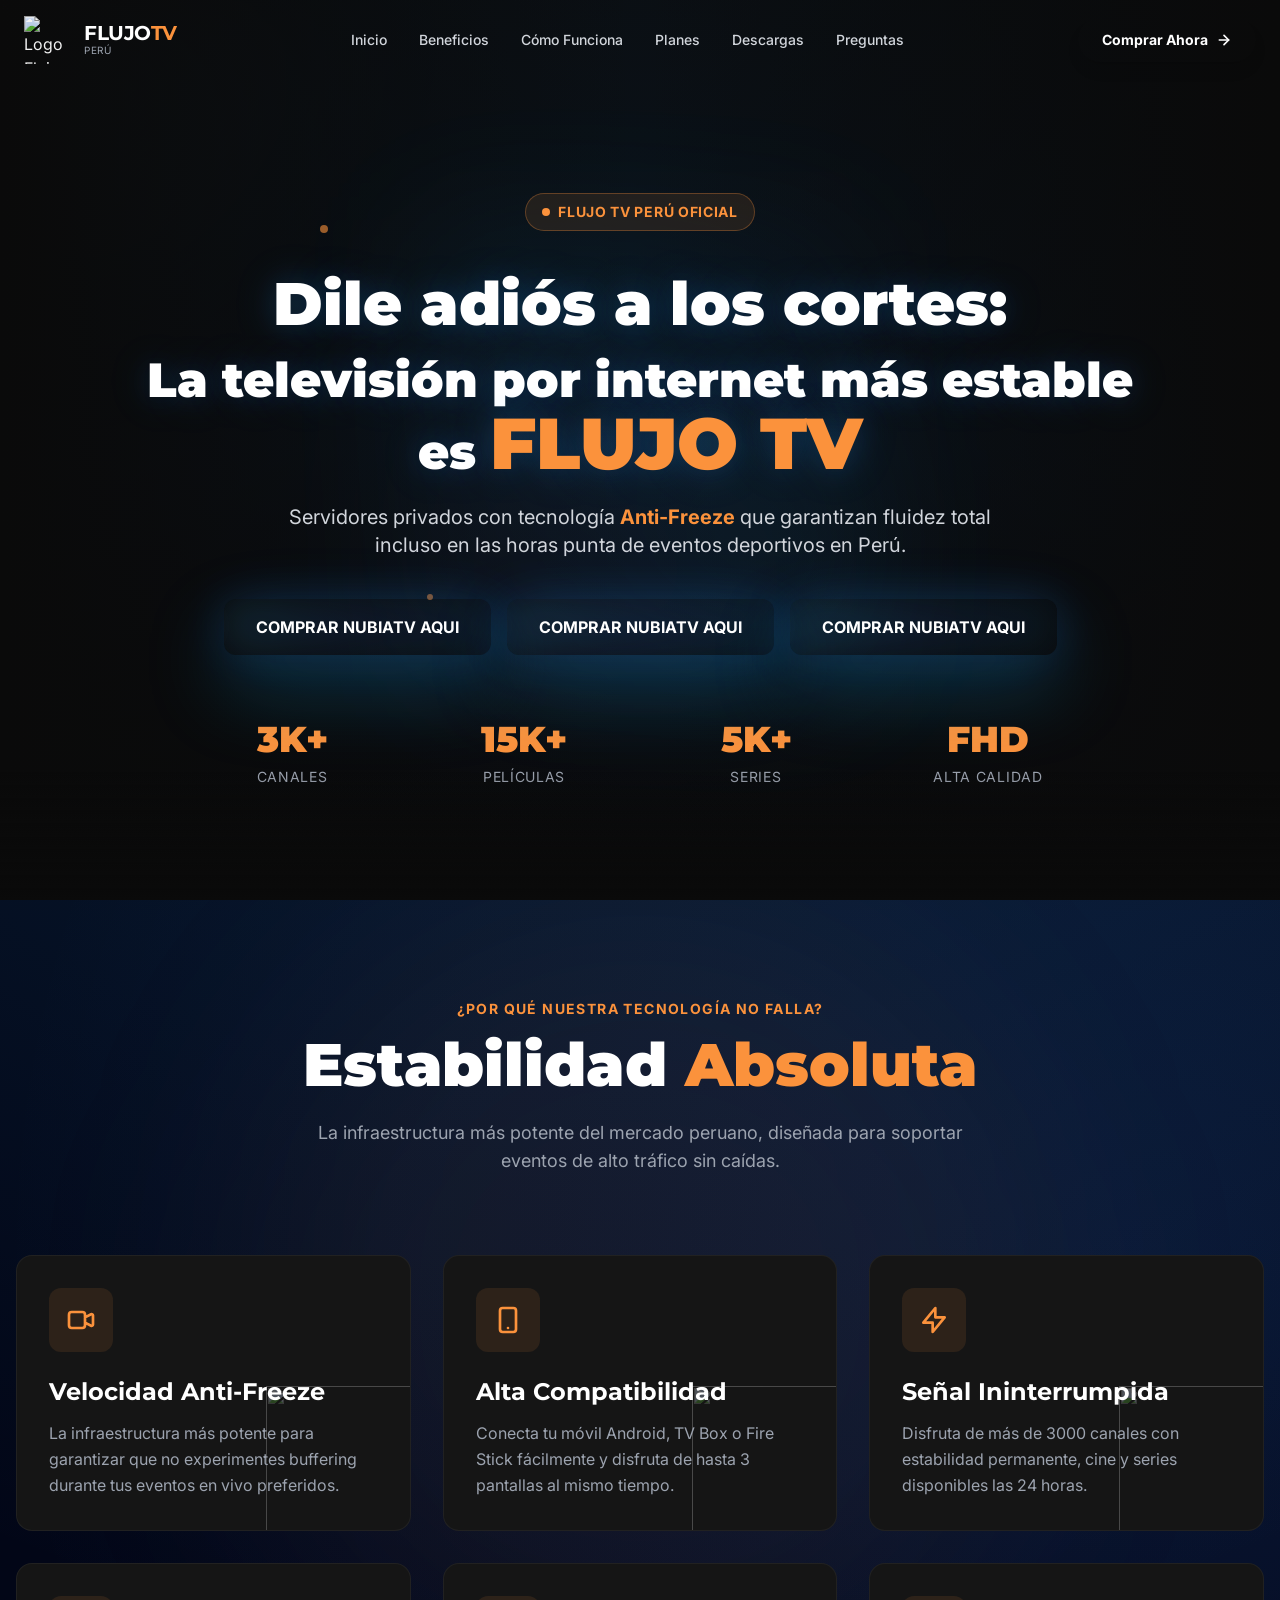
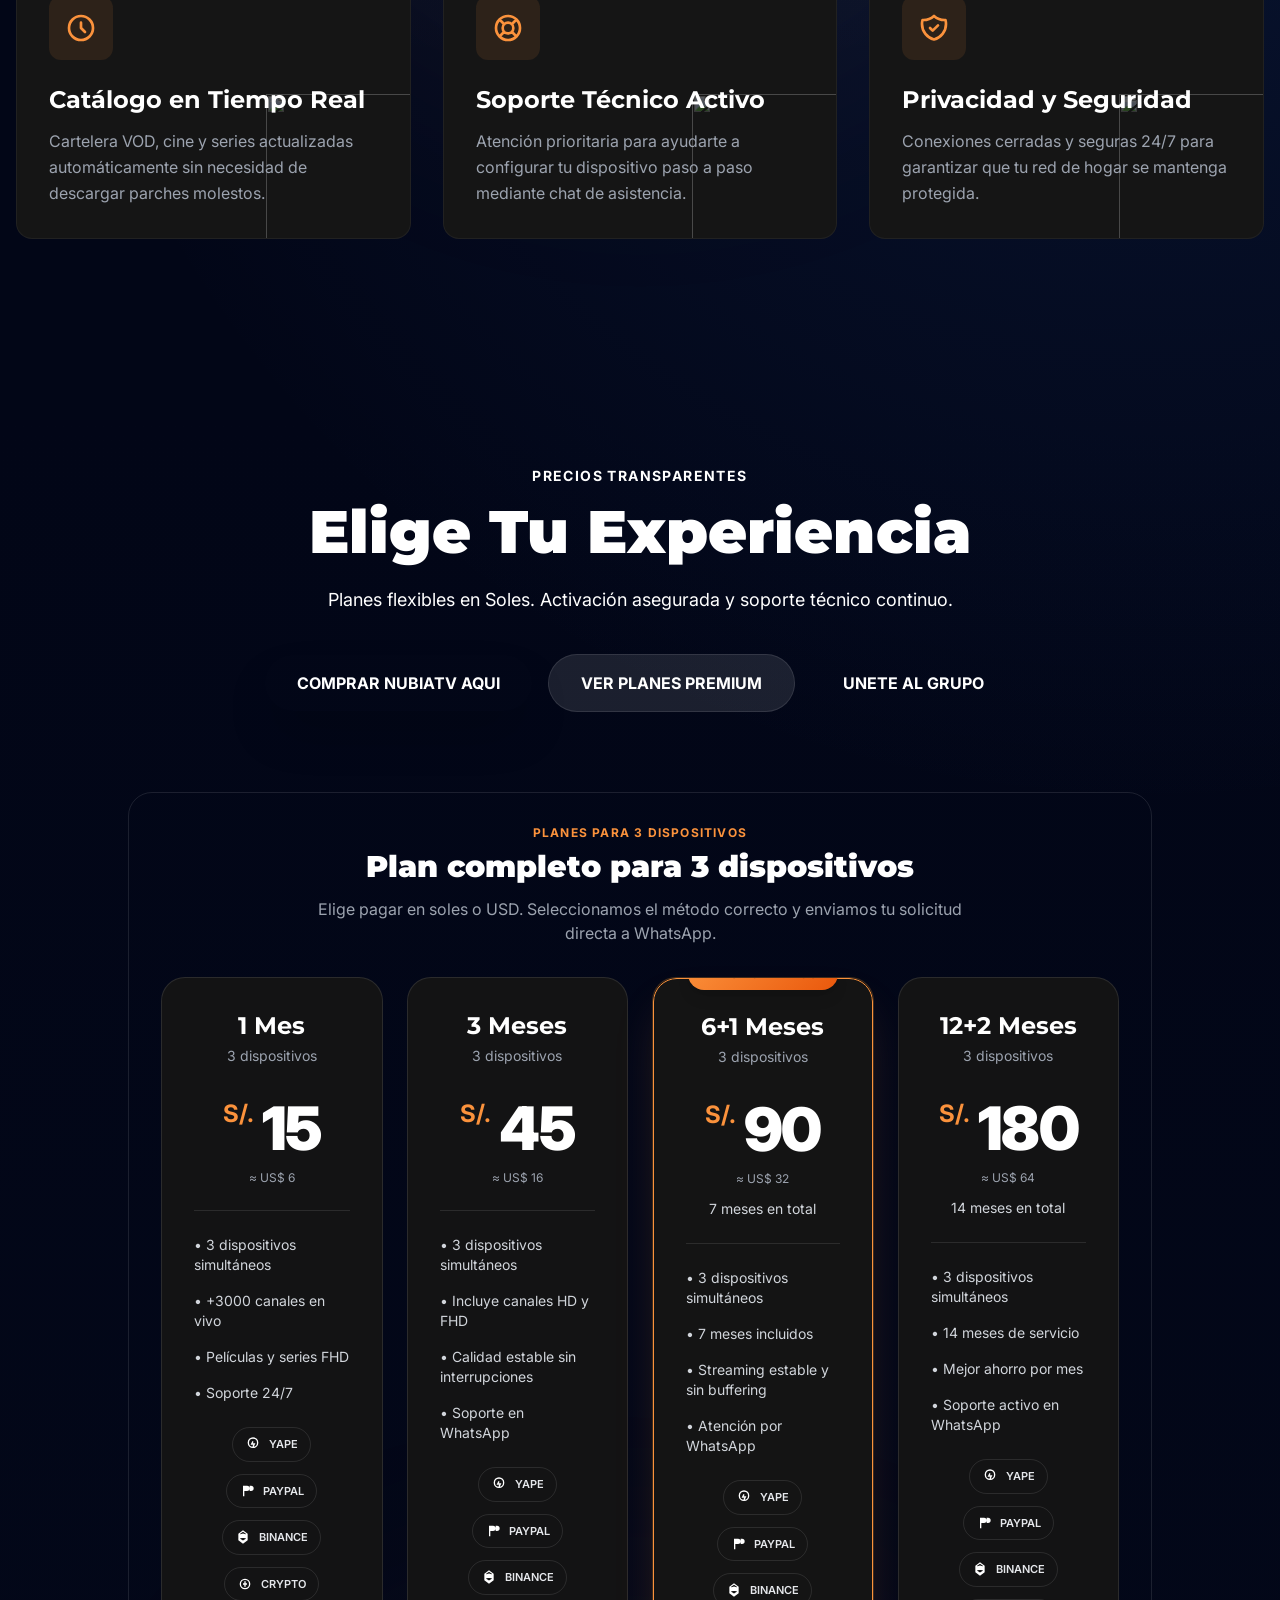
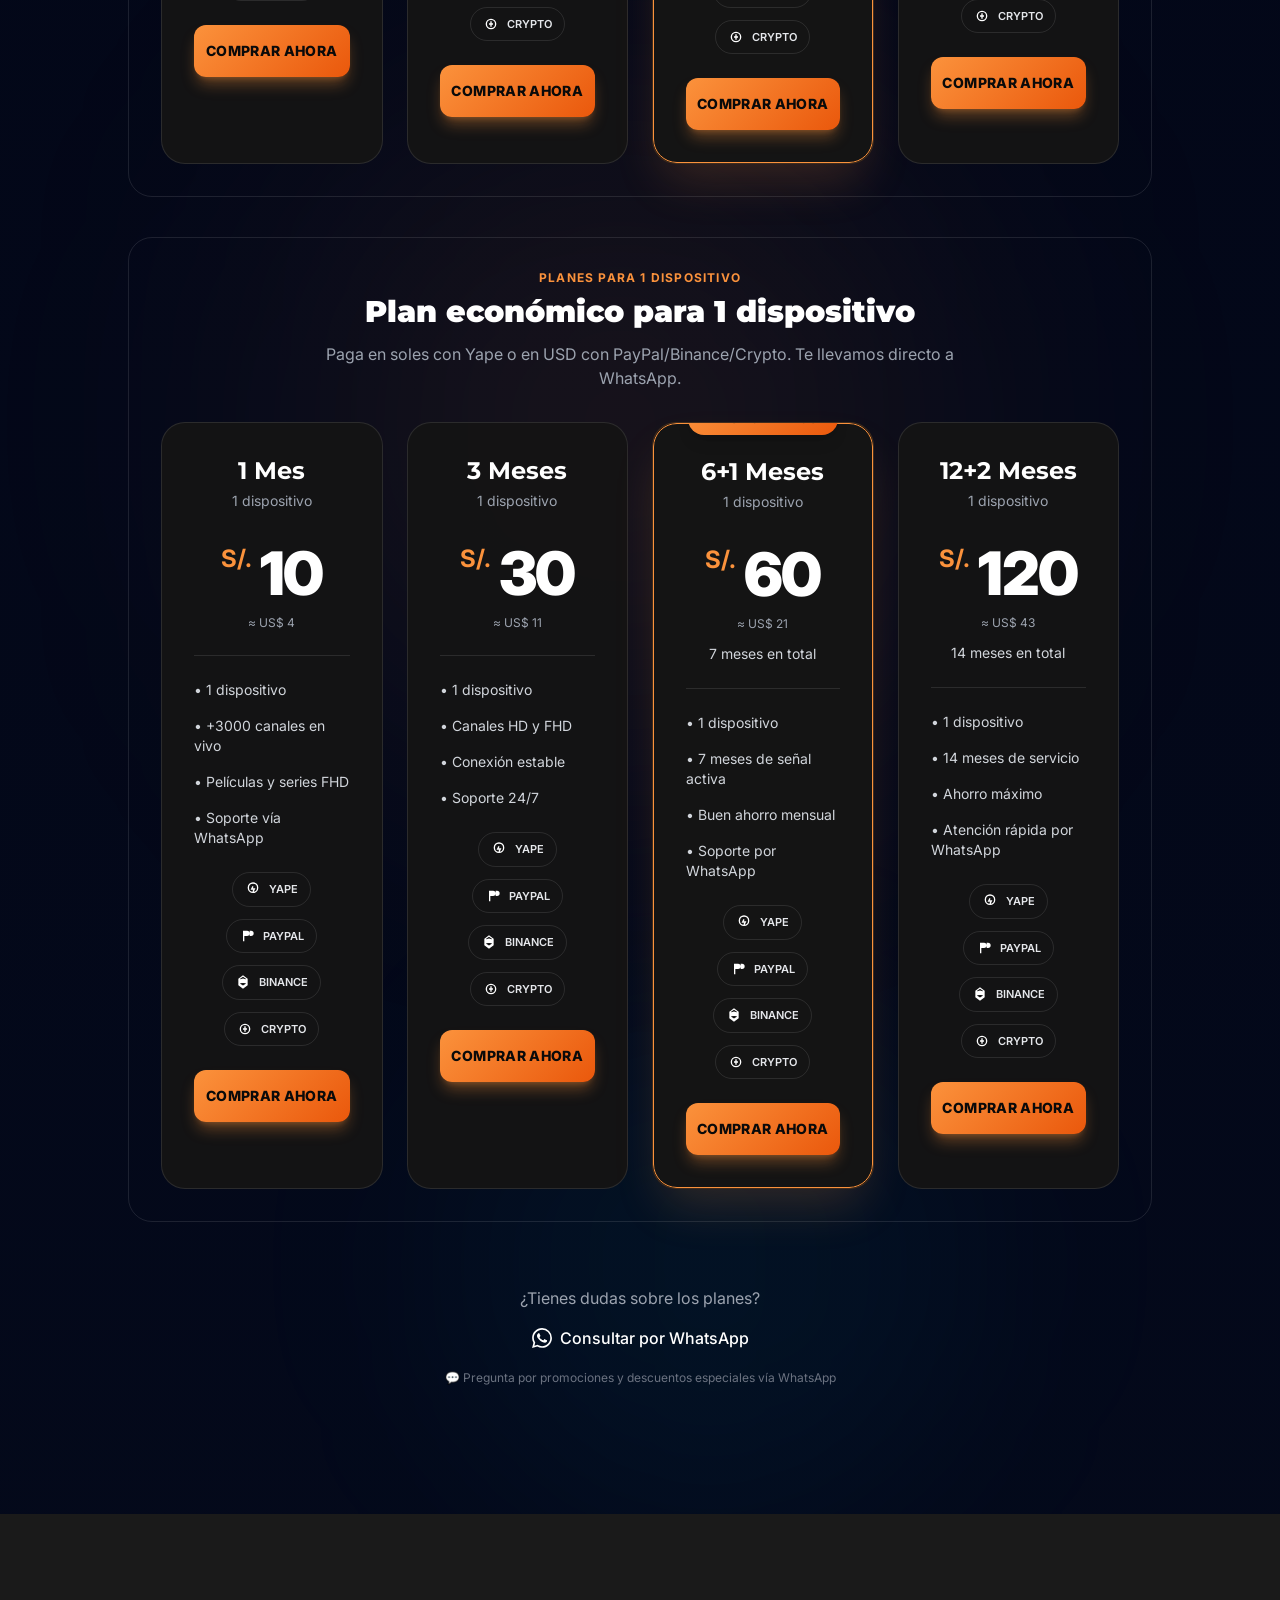
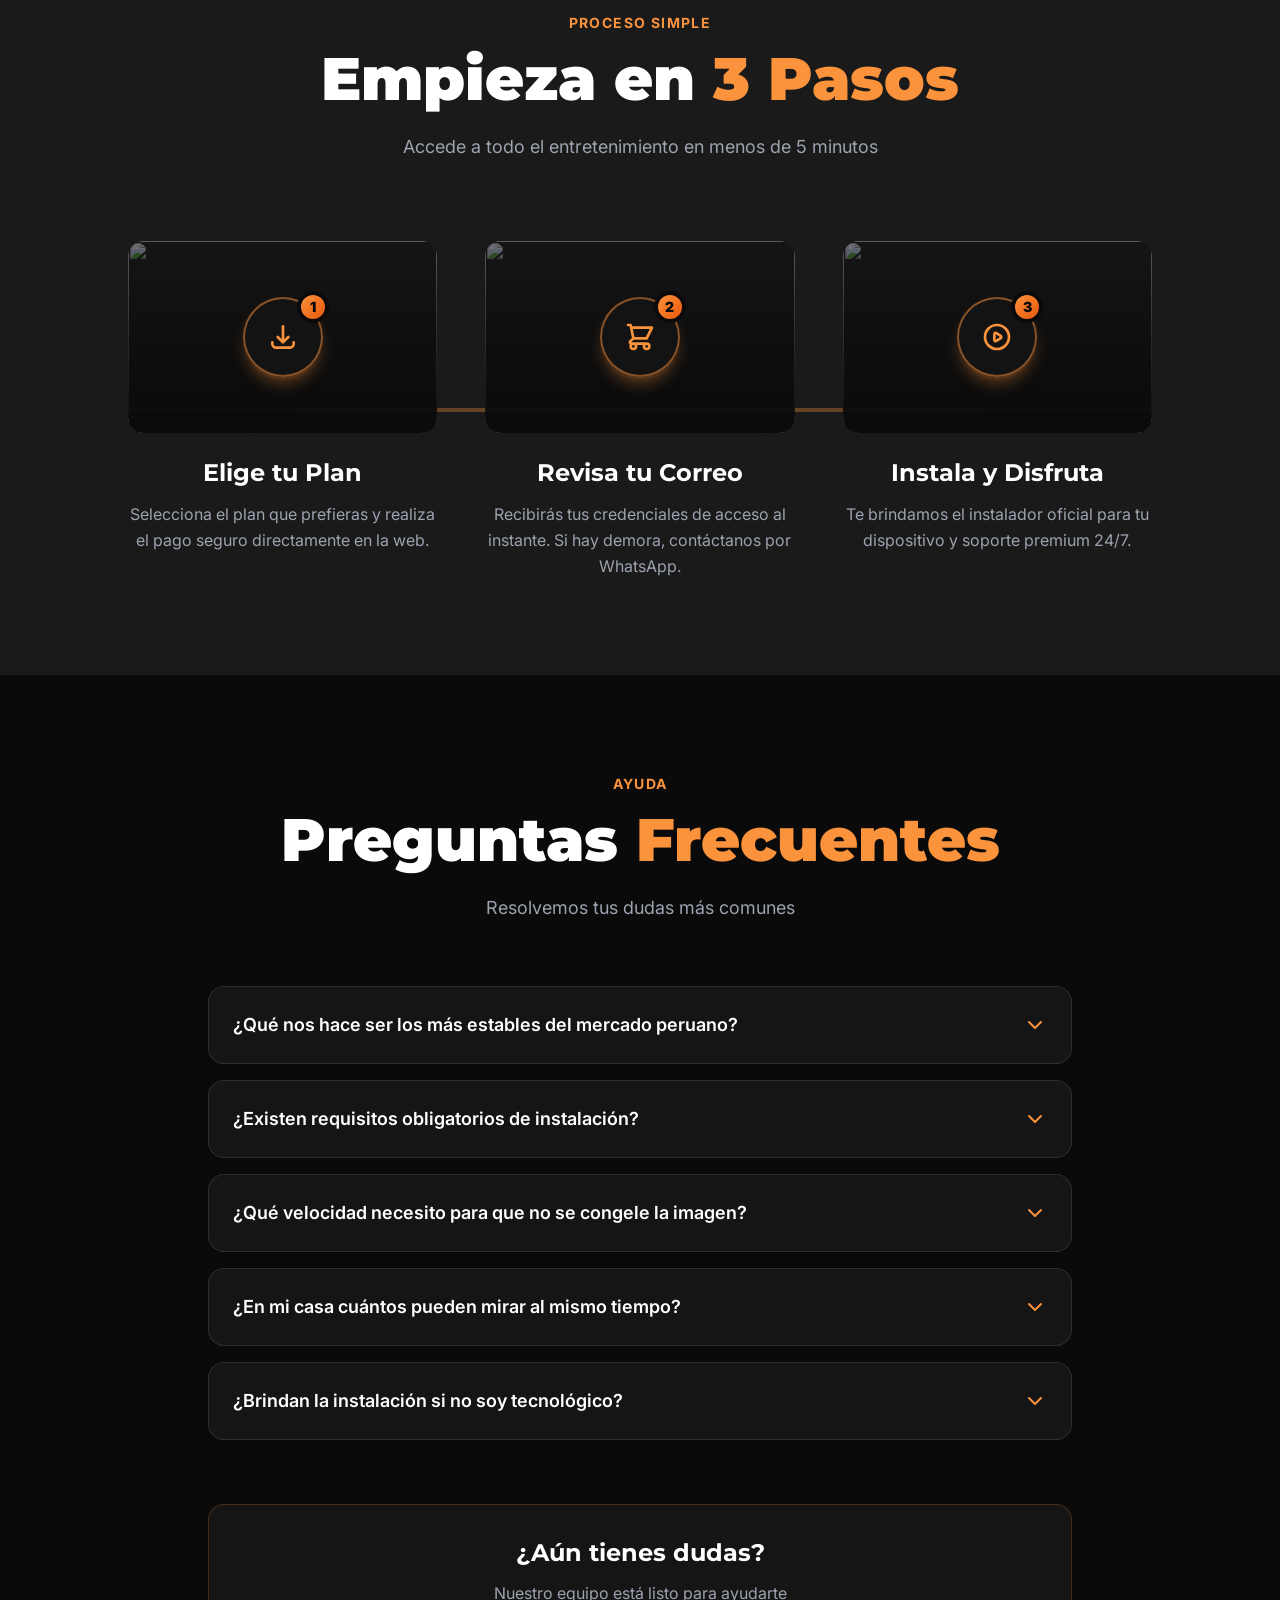
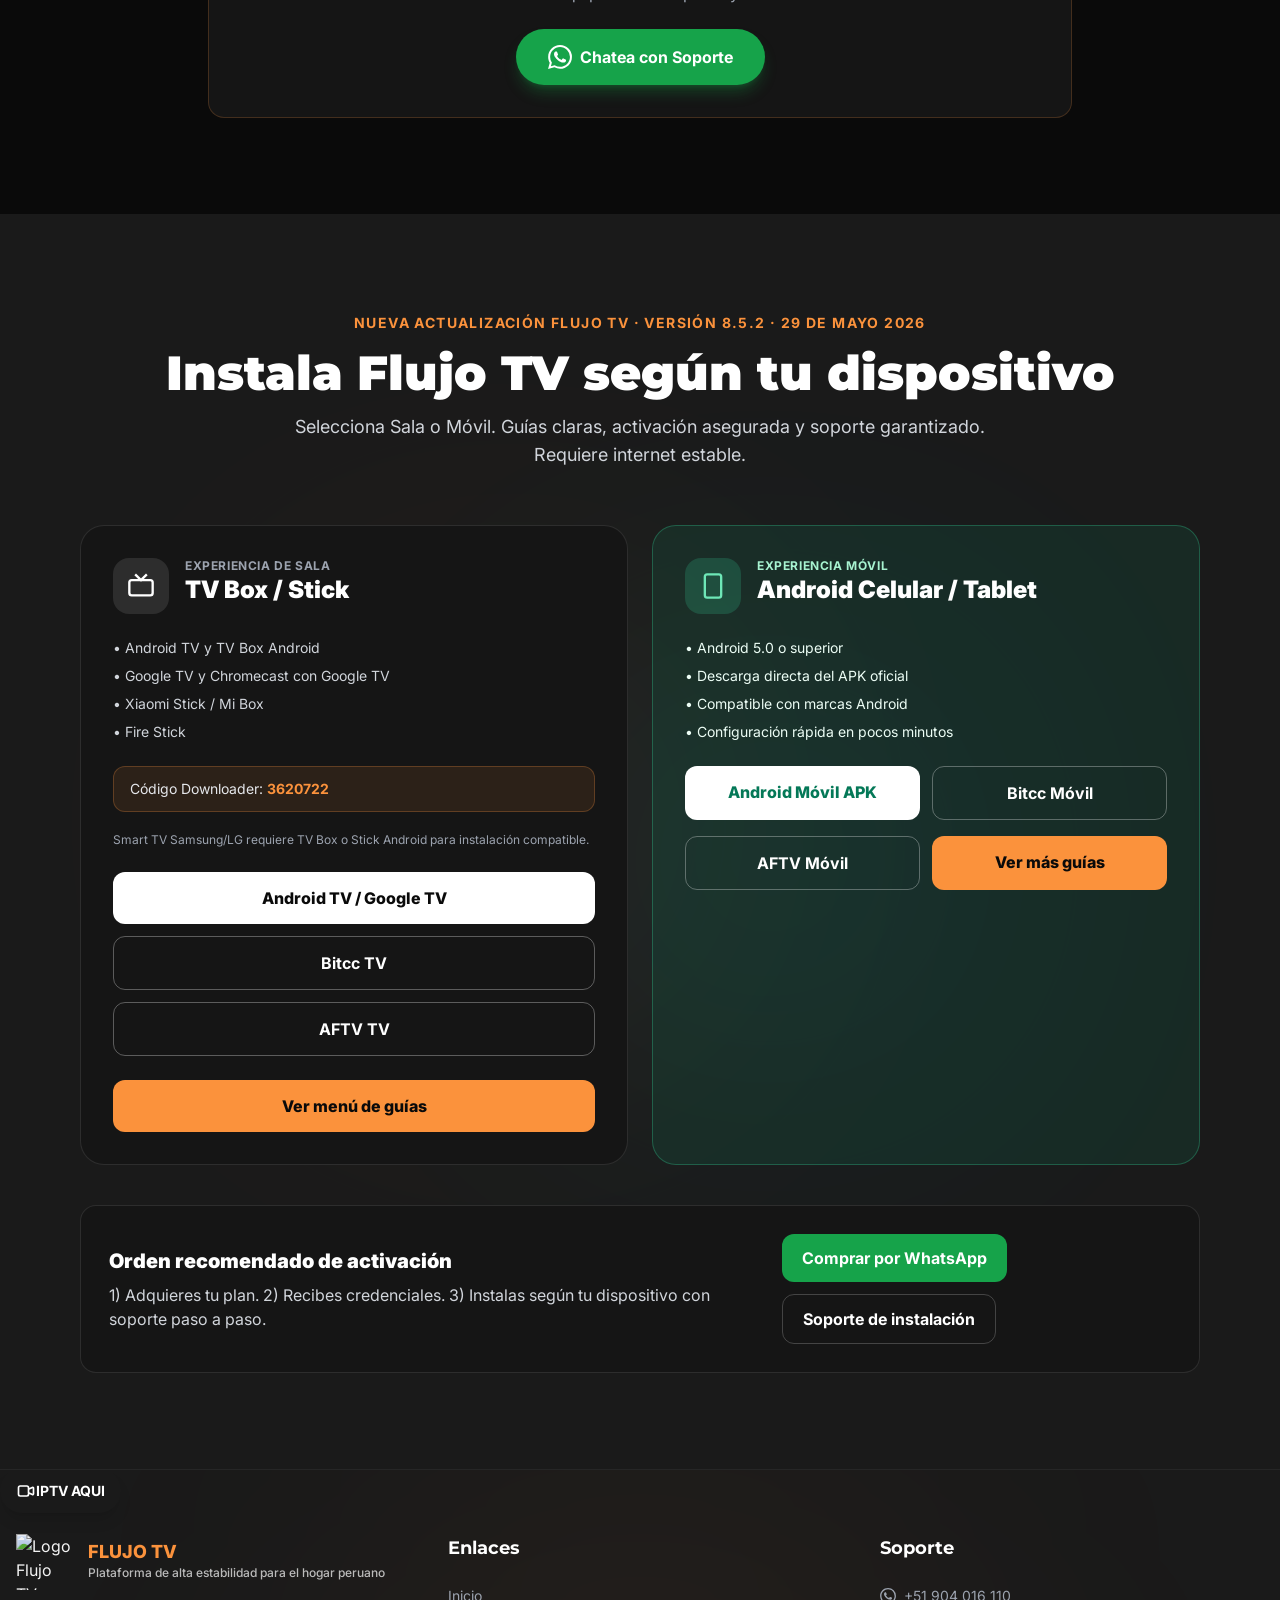
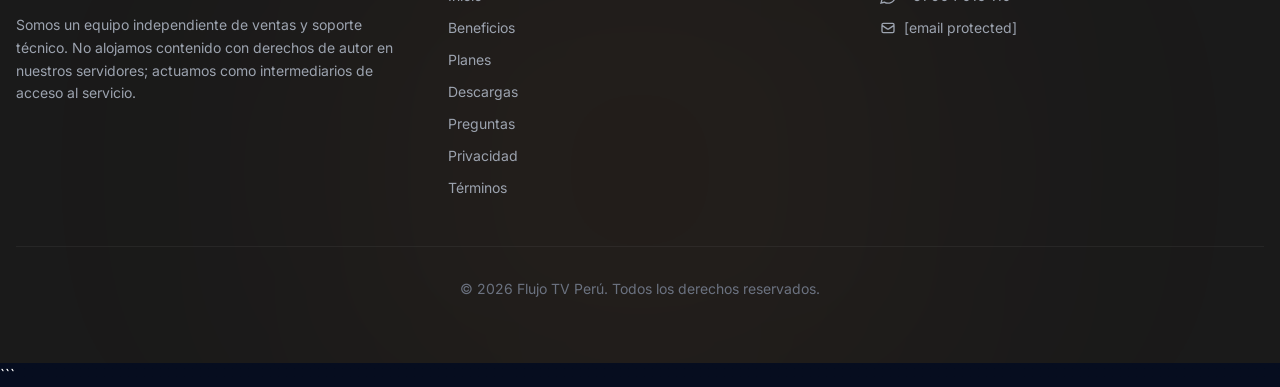
==== commit 0b381bda: "Primer commit" ====
--- a/index.html
+++ b/index.html
@@ -1,24 +1,137 @@
-<!DOCTYPE html><html lang="es-PE"> <head><meta charset="UTF-8"><meta name="viewport" content="width=device-width, initial-scale=1.0"><meta name="referrer" content="no-referrer"><meta http-equiv="X-UA-Compatible" content="IE=edge"><!-- Preload LCP --><link rel="preload" as="image" href="https://peru.flujooficial.com/hero-bg-1.webp" fetchpriority="high"><!-- Favicon & Manifest --><link rel="icon" type="image/webp" href="https://peru.flujooficial.com/logo_flujo.webp"><link rel="apple-touch-icon" href="https://peru.flujooficial.com/logo_flujo.webp"><link rel="manifest" href="https://peru.flujooficial.com/manifest.json"><meta name="msapplication-config" content="/browserconfig.xml"><!-- Preconnect for Performance --><link rel="preconnect" href="https://fonts.googleapis.com"><link rel="preconnect" href="https://fonts.gstatic.com" crossorigin><link rel="dns-prefetch" href="https://wa.me"><!-- SEO Primary Tags --><title>Flujo TV Perú · Paga con Yape o Plin · +3,000 Canales</title><meta name="title" content="Flujo TV Perú · Paga con Yape o Plin · +3,000 Canales"><meta name="description" content="Flujo TV Perú: paga con Yape, Plin o tarjeta. +3,000 canales HD en vivo. TV Box, Fire Stick y Android. Soporte garantizado. ¡Activa desde S/15!"><meta name="keywords" content="flujo tv peru,flujo tv peru oficial,ofertas flujo tv peru whatsapp,promociones flujo tv con yape,descuentos flujo tv plin,flujo tv peru ofertas especiales,flujo tv peru promocion familiar,mejor app streaming peru,television online en vivo peru,ver deportes hd peru,descargar flujo tv peru,alternativa cable peru,flujo tv pago yape,flujo tv activacion rapida peru,canales en vivo peru,suscripcion premium peru,nueva versión actualizada 8.5.2"><meta name="author" content="Flujo TV Perú"><meta name="generator" content="Astro v5.18.0"><!-- Canonical URL --><link rel="canonical" href="https://peru.flujooficial.com/"><link rel="sitemap" type="application/xml" href="https://peru.flujooficial.com/sitemap.xml"><!-- Robots --><meta name="robots" content="index, follow, max-image-preview:large, max-snippet:-1, max-video-preview:-1"><!-- Language & Region - PERU --><meta name="language" content="Spanish"><meta name="geo.region" content="PE"><meta name="geo.placename" content="Lima, Perú"><meta name="geo.position" content="-12.0464;-77.0428"><meta name="ICBM" content="-12.0464, -77.0428"><link rel="alternate" hreflang="es-PE" href="https://peru.flujooficial.com/"><link rel="alternate" hreflang="es-419" href="https://peru.flujooficial.com/"><link rel="alternate" hreflang="x-default" href="https://peru.flujooficial.com/"><!-- Open Graph / Facebook --><meta property="og:type" content="website"><meta property="og:url" content="https://peru.flujooficial.com/"><meta property="og:title" content="Flujo TV Perú · Paga con Yape o Plin · +3,000 Canales"><meta property="og:description" content="Flujo TV Perú: paga con Yape, Plin o tarjeta. +3,000 canales HD en vivo. TV Box, Fire Stick y Android. Soporte garantizado. ¡Activa desde S/15!"><meta property="og:image" content="https://peru.flujooficial.com/og-image.webp"><meta property="og:image:width" content="1200"><meta property="og:image:height" content="630"><meta property="og:locale" content="es_PE"><meta property="og:site_name" content="Flujo TV Perú"><!-- Twitter --><meta name="twitter:card" content="summary_large_image"><meta name="twitter:url" content="https://peru.flujooficial.com/"><meta name="twitter:title" content="Flujo TV Perú · Paga con Yape o Plin · +3,000 Canales"><meta name="twitter:description" content="Flujo TV Perú: paga con Yape, Plin o tarjeta. +3,000 canales HD en vivo. TV Box, Fire Stick y Android. Soporte garantizado. ¡Activa desde S/15!"><meta name="twitter:image" content="https://peru.flujooficial.com/og-image.webp"><meta name="twitter:site" content="@flujotv"><!-- Mobile App Meta --><meta name="mobile-web-app-capable" content="yes"><meta name="apple-mobile-web-app-capable" content="yes"><meta name="apple-mobile-web-app-status-bar-style" content="black-translucent"><meta name="theme-color" content="#0a0a0a"><!-- Structured Data / Schema.org --><script type="application/ld+json">{"@context":"https://schema.org","@type":"Organization","name":"Flujo TV Perú","url":"https://peru.flujooficial.com","logo":"https://peru.flujooficial.com/logo_flujo.webp","description":"Flujo TV Perú — El mejor servicio de streaming UHD del país. +3,000 canales, películas y series en FHD. Aprovecha nuestras exclusivas OFERTAS POR WHATSAPP y promociones pagando con Yape o Plin. Instalación rápida y soporte 24/7. Nueva versión actualizada 8.5.2.","contactPoint":{"@type":"ContactPoint","telephone":"+573022417439","contactType":"customer service","availableLanguage":["Spanish"]}}</script><script type="application/ld+json">{"@context":"https://schema.org","@type":"WebSite","name":"Flujo TV Perú","url":"https://peru.flujooficial.com","description":"Flujo TV Perú: paga con Yape, Plin o tarjeta. +3,000 canales HD en vivo. TV Box, Fire Stick y Android. Soporte garantizado. ¡Activa desde S/15!","inLanguage":"es-PE","potentialAction":{"@type":"SearchAction","target":"https://peru.flujooficial.com/?q={search_term_string}","query-input":"required name=search_term_string"}}</script><script type="application/ld+json">{"@context":"https://schema.org","@type":"Product","name":"Flujo TV Premium Perú","description":"Flujo TV Perú — El mejor servicio de streaming UHD del país. +3,000 canales, películas y series en FHD. Aprovecha nuestras exclusivas OFERTAS POR WHATSAPP y promociones pagando con Yape o Plin. Instalación rápida y soporte 24/7. Nueva versión actualizada 8.5.2.","image":"https://peru.flujooficial.com/og-image.webp","url":"https://peru.flujooficial.com","brand":{"@type":"Brand","name":"Flujo TV Perú"},"offers":[{"@type":"Offer","name":"1 Mes","price":10,"priceCurrency":"PEN","availability":"https://schema.org/InStock","url":"https://peru.flujooficial.com/#planes","priceValidUntil":"2026-12-31","itemCondition":"https://schema.org/NewCondition","seller":{"@type":"Organization","name":"Flujo TV Perú"},"shippingDetails":{"@type":"OfferShippingDetails","shippingRate":{"@type":"MonetaryAmount","value":0,"currency":"PEN"},"shippingDestination":{"@type":"DefinedRegion","addressCountry":"PE"},"deliveryTime":{"@type":"ShippingDeliveryTime","handlingTime":{"@type":"QuantitativeValue","minValue":0,"maxValue":0,"unitCode":"DAY"},"transitTime":{"@type":"QuantitativeValue","minValue":0,"maxValue":0,"unitCode":"DAY"}}},"hasMerchantReturnPolicy":{"@type":"MerchantReturnPolicy","applicableCountry":"PE","returnPolicyCategory":"https://schema.org/MerchantReturnNotPermitted","merchantReturnDays":0}},{"@type":"Offer","name":"3 Meses","price":30,"priceCurrency":"PEN","availability":"https://schema.org/InStock","url":"https://peru.flujooficial.com/#planes","priceValidUntil":"2026-12-31","itemCondition":"https://schema.org/NewCondition","seller":{"@type":"Organization","name":"Flujo TV Perú"},"shippingDetails":{"@type":"OfferShippingDetails","shippingRate":{"@type":"MonetaryAmount","value":0,"currency":"PEN"},"shippingDestination":{"@type":"DefinedRegion","addressCountry":"PE"},"deliveryTime":{"@type":"ShippingDeliveryTime","handlingTime":{"@type":"QuantitativeValue","minValue":0,"maxValue":0,"unitCode":"DAY"},"transitTime":{"@type":"QuantitativeValue","minValue":0,"maxValue":0,"unitCode":"DAY"}}},"hasMerchantReturnPolicy":{"@type":"MerchantReturnPolicy","applicableCountry":"PE","returnPolicyCategory":"https://schema.org/MerchantReturnNotPermitted","merchantReturnDays":0}},{"@type":"Offer","name":"6 Meses","price":60,"priceCurrency":"PEN","availability":"https://schema.org/InStock","url":"https://peru.flujooficial.com/#planes","priceValidUntil":"2026-12-31","itemCondition":"https://schema.org/NewCondition","seller":{"@type":"Organization","name":"Flujo TV Perú"},"shippingDetails":{"@type":"OfferShippingDetails","shippingRate":{"@type":"MonetaryAmount","value":0,"currency":"PEN"},"shippingDestination":{"@type":"DefinedRegion","addressCountry":"PE"},"deliveryTime":{"@type":"ShippingDeliveryTime","handlingTime":{"@type":"QuantitativeValue","minValue":0,"maxValue":0,"unitCode":"DAY"},"transitTime":{"@type":"QuantitativeValue","minValue":0,"maxValue":0,"unitCode":"DAY"}}},"hasMerchantReturnPolicy":{"@type":"MerchantReturnPolicy","applicableCountry":"PE","returnPolicyCategory":"https://schema.org/MerchantReturnNotPermitted","merchantReturnDays":0}},{"@type":"Offer","name":"12 Meses","price":120,"priceCurrency":"PEN","availability":"https://schema.org/InStock","url":"https://peru.flujooficial.com/#planes","priceValidUntil":"2026-12-31","itemCondition":"https://schema.org/NewCondition","seller":{"@type":"Organization","name":"Flujo TV Perú"},"shippingDetails":{"@type":"OfferShippingDetails","shippingRate":{"@type":"MonetaryAmount","value":0,"currency":"PEN"},"shippingDestination":{"@type":"DefinedRegion","addressCountry":"PE"},"deliveryTime":{"@type":"ShippingDeliveryTime","handlingTime":{"@type":"QuantitativeValue","minValue":0,"maxValue":0,"unitCode":"DAY"},"transitTime":{"@type":"QuantitativeValue","minValue":0,"maxValue":0,"unitCode":"DAY"}}},"hasMerchantReturnPolicy":{"@type":"MerchantReturnPolicy","applicableCountry":"PE","returnPolicyCategory":"https://schema.org/MerchantReturnNotPermitted","merchantReturnDays":0}}],"aggregateRating":{"@type":"AggregateRating","ratingValue":"4.9","reviewCount":"850","bestRating":"5","worstRating":"1"}}</script><script type="application/ld+json">{"@context":"https://schema.org","@type":"BreadcrumbList","itemListElement":[{"@type":"ListItem","position":1,"name":"Inicio","item":"https://peru.flujooficial.com"}]}</script><script type="application/ld+json">{"@context":"https://schema.org","@type":"LocalBusiness","name":"Flujo TV Perú","image":"https://peru.flujooficial.com/logo_flujo.webp","url":"https://peru.flujooficial.com","telephone":"+573022417439","address":{"@type":"PostalAddress","addressCountry":"PE"},"geo":{"@type":"GeoCoordinates","latitude":-12.0464,"longitude":-77.0428},"areaServed":{"@type":"Country","name":"Perú"},"priceRange":"S/. 10 - S/. 180"}</script><!-- Fonts --><link href="https://fonts.googleapis.com/css2?family=Inter:wght@300;400;500;600;700&family=Montserrat:wght@400;500;600;700;800;900&display=swap" rel="stylesheet"><link rel="stylesheet" href="styles.css"></head> <body class="bg-dark text-white font-body antialiased overflow-x-hidden"> <!-- Grain Texture Overlay --> <div class="fixed inset-0 z-50 pointer-events-none opacity-[0.015]" style="background-image: url('data:image/svg+xml,%3Csvg viewBox='0 0 400 400' xmlns='http://www.w3.org/2000/svg'%3E%3Cfilter id='noiseFilter'%3E%3CfeTurbulence type='fractalNoise' baseFrequency='0.9' numOctaves='4' stitchTiles='stitch'/%3E%3C/filter%3E%3Crect width='100%25' height='100%25' filter='url(%23noiseFilter)'/%3E%3C/svg%3E');"></div>  <nav class="fixed w-full top-0 z-[100] transition-all duration-300" id="navbar"> <div class="absolute inset-0 bg-dark/0 backdrop-blur-[0px] border-b border-white/0 transition-all duration-300" id="nav-bg"></div> <div class="container mx-auto px-4 md:px-6 h-20 flex items-center justify-between relative z-10"> <!-- Logo --> <a href="#inicio" class="flex items-center gap-3 group"> <img src="https://peru.flujooficial.com/logo_flujo.webp" alt="Logo Flujo TV" width="48" height="48" class="h-12 w-12 object-contain opacity-95"> <div class="flex flex-col"> <span class="font-display font-bold text-xl leading-none tracking-tight">
-FLUJO<span class="text-orange">TV</span> </span> <span class="text-[10px] text-gray-400 uppercase tracking-wider">Perú</span> </div> </a> <!-- Desktop Navigation --> <div class="hidden lg:flex items-center gap-8"> <a href="#inicio" class="text-sm font-medium text-gray-300 hover:text-orange transition-colors relative group py-2"> Inicio <span class="absolute bottom-0 left-0 w-0 h-[2px] bg-orange transition-all duration-300 group-hover:w-full"></span> </a><a href="#beneficios" class="text-sm font-medium text-gray-300 hover:text-orange transition-colors relative group py-2"> Beneficios <span class="absolute bottom-0 left-0 w-0 h-[2px] bg-orange transition-all duration-300 group-hover:w-full"></span> </a><a href="#como-funciona" class="text-sm font-medium text-gray-300 hover:text-orange transition-colors relative group py-2"> Cómo Funciona <span class="absolute bottom-0 left-0 w-0 h-[2px] bg-orange transition-all duration-300 group-hover:w-full"></span> </a><a href="#planes" class="text-sm font-medium text-gray-300 hover:text-orange transition-colors relative group py-2"> Planes <span class="absolute bottom-0 left-0 w-0 h-[2px] bg-orange transition-all duration-300 group-hover:w-full"></span> </a><a href="#descargas" class="text-sm font-medium text-gray-300 hover:text-orange transition-colors relative group py-2"> Descargas <span class="absolute bottom-0 left-0 w-0 h-[2px] bg-orange transition-all duration-300 group-hover:w-full"></span> </a><a href="#faq" class="text-sm font-medium text-gray-300 hover:text-orange transition-colors relative group py-2"> Preguntas <span class="absolute bottom-0 left-0 w-0 h-[2px] bg-orange transition-all duration-300 group-hover:w-full"></span> </a> </div> <!-- CTA Button --> <a href="#planes" class="hidden md:flex items-center gap-2 bg-gradient-orange text-dark px-6 py-3 rounded-full font-bold text-sm hover:scale-105 transition-all duration-300 shadow-lg hover:shadow-orange/50">
+<!DOCTYPE html><html lang="es-PE"> <head><meta charset="UTF-8"><meta name="viewport" content="width=device-width, initial-scale=1.0"><meta name="referrer" content="no-referrer"><meta http-equiv="X-UA-Compatible" content="IE=edge"><!-- Preload LCP --><link rel="preload" as="image" href="https://peru.flujooficial.com/hero-bg-1.webp" fetchpriority="high"><!-- Favicon & Manifest --><link rel="icon" type="image/webp" href="https://peru.flujooficial.com/logo_flujo.webp"><link rel="apple-touch-icon" href="https://peru.flujooficial.com/logo_flujo.webp"><link rel="manifest" href="https://peru.flujooficial.com/manifest.json"><meta name="msapplication-config" content="/browserconfig.xml"><!-- Preconnect for Performance --><link rel="preconnect" href="https://fonts.googleapis.com"><link rel="preconnect" href="https://fonts.gstatic.com" crossorigin><link rel="dns-prefetch" href="https://wa.me"><!-- SEO Primary Tags --><title>Flujo TV Perú · Paga con Yape o Plin · +3,000 Canales</title><meta name="title" content="Flujo TV Perú · Paga con Yape o Plin · +3,000 Canales"><meta name="description" content="Flujo TV Perú: paga con Yape, Plin o tarjeta. +3,000 canales HD en vivo. TV Box, Fire Stick y Android. Soporte garantizado. ¡Activa desde S/15!"><meta name="keywords" content="flujo tv peru,flujo tv peru oficial,ofertas flujo tv peru whatsapp,promociones flujo tv con yape,descuentos flujo tv plin,flujo tv peru ofertas especiales,flujo tv peru promocion familiar,mejor app streaming peru,television online en vivo peru,ver deportes hd peru,descargar flujo tv peru,alternativa cable peru,flujo tv pago yape,flujo tv activacion rapida peru,canales en vivo peru,suscripcion premium peru,nueva versión actualizada 8.5.2"><meta name="author" content="Flujo TV Perú"><meta name="generator" content="Astro v5.18.0"><!-- Canonical URL --><link rel="canonical" href="https://peru.flujooficial.com/"><link rel="sitemap" type="application/xml" href="https://peru.flujooficial.com/sitemap.xml"><!-- Robots --><meta name="robots" content="index, follow, max-image-preview:large, max-snippet:-1, max-video-preview:-1"><!-- Language & Region - PERU --><meta name="language" content="Spanish"><meta name="geo.region" content="PE"><meta name="geo.placename" content="Lima, Perú"><meta name="geo.position" content="-12.0464;-77.0428"><meta name="ICBM" content="-12.0464, -77.0428"><link rel="alternate" hreflang="es-PE" href="https://peru.flujooficial.com/"><link rel="alternate" hreflang="es-419" href="https://peru.flujooficial.com/"><link rel="alternate" hreflang="x-default" href="https://peru.flujooficial.com/"><!-- Open Graph / Facebook --><meta property="og:type" content="website"><meta property="og:url" content="https://peru.flujooficial.com/"><meta property="og:title" content="Flujo TV Perú · Paga con Yape o Plin · +3,000 Canales"><meta property="og:description" content="Flujo TV Perú: paga con Yape, Plin o tarjeta. +3,000 canales HD en vivo. TV Box, Fire Stick y Android. Soporte garantizado. ¡Activa desde S/15!"><meta property="og:image" content="https://peru.flujooficial.com/og-image.webp"><meta property="og:image:width" content="1200"><meta property="og:image:height" content="630"><meta property="og:locale" content="es_PE"><meta property="og:site_name" content="Flujo TV Perú"><!-- Twitter --><meta name="twitter:card" content="summary_large_image"><meta name="twitter:url" content="https://peru.flujooficial.com/"><meta name="twitter:title" content="Flujo TV Perú · Paga con Yape o Plin · +3,000 Canales"><meta name="twitter:description" content="Flujo TV Perú: paga con Yape, Plin o tarjeta. +3,000 canales HD en vivo. TV Box, Fire Stick y Android. Soporte garantizado. ¡Activa desde S/15!"><meta name="twitter:image" content="https://peru.flujooficial.com/og-image.webp"><meta name="twitter:site" content="@flujotv"><!-- Mobile App Meta --><meta name="mobile-web-app-capable" content="yes"><meta name="apple-mobile-web-app-capable" content="yes"><meta name="apple-mobile-web-app-status-bar-style" content="black-translucent"><meta name="theme-color" content="#0a0a0a"><!-- Structured Data / Schema.org --><script type="application/ld+json">{"@context":"https://schema.org","@type":"Organization","name":"Flujo TV Perú","url":"https://peru.flujooficial.com","logo":"https://peru.flujooficial.com/logo_flujo.webp","description":"Flujo TV Perú — El mejor servicio de streaming UHD del país. +3,000 canales, películas y series en FHD. Aprovecha nuestras exclusivas OFERTAS POR WHATSAPP y promociones pagando con Yape o Plin. Instalación rápida y soporte 24/7. Nueva versión actualizada 8.5.2.","contactPoint":{"@type":"ContactPoint","telephone":"+51904016110","contactType":"customer service","availableLanguage":["Spanish"]}}</script><script type="application/ld+json">{"@context":"https://schema.org","@type":"WebSite","name":"Flujo TV Perú","url":"https://peru.flujooficial.com","description":"Flujo TV Perú: paga con Yape, Plin o tarjeta. +3,000 canales HD en vivo. TV Box, Fire Stick y Android. Soporte garantizado. ¡Activa desde S/15!","inLanguage":"es-PE","potentialAction":{"@type":"SearchAction","target":"https://peru.flujooficial.com/?q={search_term_string}","query-input":"required name=search_term_string"}}</script><script type="application/ld+json">{"@context":"https://schema.org","@type":"Product","name":"Flujo TV Premium Perú","description":"Flujo TV Perú — El mejor servicio de streaming UHD del país. +3,000 canales, películas y series en FHD. Aprovecha nuestras exclusivas OFERTAS POR WHATSAPP y promociones pagando con Yape o Plin. Instalación rápida y soporte 24/7. Nueva versión actualizada 8.5.2.","image":"https://peru.flujooficial.com/og-image.webp","url":"https://peru.flujooficial.com","brand":{"@type":"Brand","name":"Flujo TV Perú"},"offers":[{"@type":"Offer","name":"1 Mes","price":10,"priceCurrency":"PEN","availability":"https://schema.org/InStock","url":"https://peru.flujooficial.com/#planes","priceValidUntil":"2026-12-31","itemCondition":"https://schema.org/NewCondition","seller":{"@type":"Organization","name":"Flujo TV Perú"},"shippingDetails":{"@type":"OfferShippingDetails","shippingRate":{"@type":"MonetaryAmount","value":0,"currency":"PEN"},"shippingDestination":{"@type":"DefinedRegion","addressCountry":"PE"},"deliveryTime":{"@type":"ShippingDeliveryTime","handlingTime":{"@type":"QuantitativeValue","minValue":0,"maxValue":0,"unitCode":"DAY"},"transitTime":{"@type":"QuantitativeValue","minValue":0,"maxValue":0,"unitCode":"DAY"}}},"hasMerchantReturnPolicy":{"@type":"MerchantReturnPolicy","applicableCountry":"PE","returnPolicyCategory":"https://schema.org/MerchantReturnNotPermitted","merchantReturnDays":0}},{"@type":"Offer","name":"3 Meses","price":30,"priceCurrency":"PEN","availability":"https://schema.org/InStock","url":"https://peru.flujooficial.com/#planes","priceValidUntil":"2026-12-31","itemCondition":"https://schema.org/NewCondition","seller":{"@type":"Organization","name":"Flujo TV Perú"},"shippingDetails":{"@type":"OfferShippingDetails","shippingRate":{"@type":"MonetaryAmount","value":0,"currency":"PEN"},"shippingDestination":{"@type":"DefinedRegion","addressCountry":"PE"},"deliveryTime":{"@type":"ShippingDeliveryTime","handlingTime":{"@type":"QuantitativeValue","minValue":0,"maxValue":0,"unitCode":"DAY"},"transitTime":{"@type":"QuantitativeValue","minValue":0,"maxValue":0,"unitCode":"DAY"}}},"hasMerchantReturnPolicy":{"@type":"MerchantReturnPolicy","applicableCountry":"PE","returnPolicyCategory":"https://schema.org/MerchantReturnNotPermitted","merchantReturnDays":0}},{"@type":"Offer","name":"6 Meses","price":60,"priceCurrency":"PEN","availability":"https://schema.org/InStock","url":"https://peru.flujooficial.com/#planes","priceValidUntil":"2026-12-31","itemCondition":"https://schema.org/NewCondition","seller":{"@type":"Organization","name":"Flujo TV Perú"},"shippingDetails":{"@type":"OfferShippingDetails","shippingRate":{"@type":"MonetaryAmount","value":0,"currency":"PEN"},"shippingDestination":{"@type":"DefinedRegion","addressCountry":"PE"},"deliveryTime":{"@type":"ShippingDeliveryTime","handlingTime":{"@type":"QuantitativeValue","minValue":0,"maxValue":0,"unitCode":"DAY"},"transitTime":{"@type":"QuantitativeValue","minValue":0,"maxValue":0,"unitCode":"DAY"}}},"hasMerchantReturnPolicy":{"@type":"MerchantReturnPolicy","applicableCountry":"PE","returnPolicyCategory":"https://schema.org/MerchantReturnNotPermitted","merchantReturnDays":0}},{"@type":"Offer","name":"12 Meses","price":120,"priceCurrency":"PEN","availability":"https://schema.org/InStock","url":"https://peru.flujooficial.com/#planes","priceValidUntil":"2026-12-31","itemCondition":"https://schema.org/NewCondition","seller":{"@type":"Organization","name":"Flujo TV Perú"},"shippingDetails":{"@type":"OfferShippingDetails","shippingRate":{"@type":"MonetaryAmount","value":0,"currency":"PEN"},"shippingDestination":{"@type":"DefinedRegion","addressCountry":"PE"},"deliveryTime":{"@type":"ShippingDeliveryTime","handlingTime":{"@type":"QuantitativeValue","minValue":0,"maxValue":0,"unitCode":"DAY"},"transitTime":{"@type":"QuantitativeValue","minValue":0,"maxValue":0,"unitCode":"DAY"}}},"hasMerchantReturnPolicy":{"@type":"MerchantReturnPolicy","applicableCountry":"PE","returnPolicyCategory":"https://schema.org/MerchantReturnNotPermitted","merchantReturnDays":0}}],"aggregateRating":{"@type":"AggregateRating","ratingValue":"4.9","reviewCount":"850","bestRating":"5","worstRating":"1"}}</script><script type="application/ld+json">{"@context":"https://schema.org","@type":"BreadcrumbList","itemListElement":[{"@type":"ListItem","position":1,"name":"Inicio","item":"https://peru.flujooficial.com"}]}</script><script type="application/ld+json">{"@context":"https://schema.org","@type":"LocalBusiness","name":"Flujo TV Perú","image":"https://peru.flujooficial.com/logo_flujo.webp","url":"https://peru.flujooficial.com","telephone":"+51904016110","address":{"@type":"PostalAddress","addressCountry":"PE"},"geo":{"@type":"GeoCoordinates","latitude":-12.0464,"longitude":-77.0428},"areaServed":{"@type":"Country","name":"Perú"},"priceRange":"S/. 10 - S/. 180"}</script><!-- Fonts --><link href="https://fonts.googleapis.com/css2?family=Inter:wght@300;400;500;600;700&family=Montserrat:wght@400;500;600;700;800;900&display=swap" rel="stylesheet"><link rel="stylesheet" href="styles.css">
+<style>
+  body {
+    background: radial-gradient(circle at top, rgba(56,189,248,.16), transparent 20%), radial-gradient(circle at 90% 15%, rgba(59,130,246,.12), transparent 16%), linear-gradient(180deg,#020617 0%,#020617 24%,#060d1f 100%);
+  }
+  .hero-graphic::before {
+    content: '';
+    position: absolute;
+    inset: 0;
+    background: radial-gradient(circle at top left, rgba(56,189,248,.26), transparent 24%), radial-gradient(circle at bottom right, rgba(129,140,248,.18), transparent 22%);
+    filter: blur(60px);
+    pointer-events: none;
+    animation: floatGlow 12s ease-in-out infinite;
+  }
+  .hero-graphic::after {
+    content: '';
+    position: absolute;
+    left: 50%;
+    top: 50%;
+    width: 460px;
+    height: 460px;
+    transform: translate(-50%, -50%) rotate(0deg);
+    background: conic-gradient(from 90deg, rgba(14,165,233,.18), rgba(129,140,248,.08), rgba(14,165,233,.12), rgba(59,130,246,.05));
+    filter: blur(72px);
+    opacity: .55;
+    pointer-events: none;
+    animation: spinSlow 24s linear infinite;
+  }
+  .button-super {
+    position: relative;
+    overflow: hidden;
+    z-index: 1;
+    box-shadow: 0 32px 80px rgba(14,165,233,.28), 0 0 48px rgba(59,130,246,.18);
+    transition: transform .25s ease, box-shadow .25s ease, filter .25s ease;
+  }
+  .button-super::before {
+    content: '';
+    position: absolute;
+    inset: 0;
+    background: linear-gradient(130deg, rgba(56,189,248,.18), rgba(59,130,246,.12), rgba(14,165,233,.08));
+    filter: blur(20px);
+    opacity: .9;
+    pointer-events: none;
+  }
+  .button-super:hover {
+    transform: translateY(-2px) scale(1.02);
+    box-shadow: 0 38px 90px rgba(14,165,233,.34), 0 0 64px rgba(59,130,246,.22);
+  }
+  .button-super span {
+    position: relative;
+    z-index: 10;
+  }
+  .button-super .shimmer-line::before {
+    content: '';
+    position: absolute;
+    inset: 0;
+    transform: translateX(-120%);
+    background: linear-gradient(120deg, rgba(255,255,255,0) 0%, rgba(255,255,255,.72) 50%, rgba(255,255,255,0) 100%);
+    filter: blur(18px);
+    animation: shimmer 2.4s infinite;
+    opacity: .8;
+  }
+  .card-float {
+    transition: transform .45s ease, box-shadow .45s ease;
+  }
+  .card-float:hover {
+    transform: translateY(-14px) scale(1.01);
+    box-shadow: 0 32px 90px rgba(15,23,42,.35), 0 0 0 1px rgba(56,189,248,.14);
+  }
+  .hero-title-shadow {
+    text-shadow: 0 0 45px rgba(56,189,248,.18), 0 0 28px rgba(59,130,246,.14);
+    animation: glowTitle 3.6s ease-in-out infinite alternate;
+  }
+  .button-super:hover {
+    filter: saturate(1.15);
+  }
+  .hero-bg img {
+    transform: scale(1.02);
+    transition: transform .8s ease;
+  }
+  .hero-bg img:hover {
+    transform: scale(1.045);
+  }
+  .hero-graphic .floating-dot {
+    animation: floatParticles 6s ease-in-out infinite;
+  }
+  .animate-float {
+    animation: floatParticles 6s ease-in-out infinite;
+  }
+  @keyframes shimmer {
+    0% { transform: translateX(-120%); }
+    100% { transform: translateX(120%); }
+  }
+  @keyframes floatGlow {
+    0%, 100% { transform: translate(0,0); }
+    50% { transform: translate(18px, -18px); }
+  }
+  @keyframes spinSlow {
+    0% { transform: translate(-50%, -50%) rotate(0deg); }
+    100% { transform: translate(-50%, -50%) rotate(360deg); }
+  }
+  @keyframes glowTitle {
+    0% { text-shadow: 0 0 24px rgba(56,189,248,.22), 0 0 40px rgba(59,130,246,.14); }
+    100% { text-shadow: 0 0 54px rgba(56,189,248,.45), 0 0 90px rgba(59,130,246,.18); }
+  }
+  @keyframes floatParticles {
+    0%, 100% { transform: translate(0,0); }
+    25% { transform: translate(-6px, 6px); }
+    50% { transform: translate(6px, -6px); }
+    75% { transform: translate(-4px, 4px); }
+  }
+</style></head> <body class="bg-dark text-white font-body antialiased overflow-x-hidden"> <!-- Grain Texture Overlay --> <div class="fixed inset-0 z-50 pointer-events-none opacity-[0.015]" style="background-image: url('data:image/svg+xml,%3Csvg viewBox='0 0 400 400' xmlns='http://www.w3.org/2000/svg'%3E%3Cfilter id='noiseFilter'%3E%3CfeTurbulence type='fractalNoise' baseFrequency='0.9' numOctaves='4' stitchTiles='stitch'/%3E%3C/filter%3E%3Crect width='100%25' height='100%25' filter='url(%23noiseFilter)'/%3E%3C/svg%3E');"></div>  <nav class="fixed w-full top-0 z-[100] transition-all duration-300" id="navbar"> <div class="absolute inset-0 bg-dark/0 backdrop-blur-[0px] border-b border-white/0 transition-all duration-300" id="nav-bg"></div> <div class="container mx-auto px-4 md:px-6 h-20 flex items-center justify-between relative z-10"> <!-- Logo --> <a href="#inicio" class="flex items-center gap-3 group"> <img src="https://peru.flujooficial.com/logo_flujo.webp" alt="Logo Flujo TV" width="48" height="48" class="h-12 w-12 object-contain opacity-95"> <div class="flex flex-col"> <span class="font-display font-bold text-xl leading-none tracking-tight">
+FLUJO<span class="text-orange">TV</span> </span> <span class="text-[10px] text-gray-400 uppercase tracking-wider">Perú</span> </div> </a> <!-- Desktop Navigation --> <div class="hidden lg:flex items-center gap-8"> <a href="#inicio" class="text-sm font-medium text-gray-300 hover:text-orange transition-colors relative group py-2"> Inicio <span class="absolute bottom-0 left-0 w-0 h-[2px] bg-orange transition-all duration-300 group-hover:w-full"></span> </a><a href="#beneficios" class="text-sm font-medium text-gray-300 hover:text-orange transition-colors relative group py-2"> Beneficios <span class="absolute bottom-0 left-0 w-0 h-[2px] bg-orange transition-all duration-300 group-hover:w-full"></span> </a><a href="#como-funciona" class="text-sm font-medium text-gray-300 hover:text-orange transition-colors relative group py-2"> Cómo Funciona <span class="absolute bottom-0 left-0 w-0 h-[2px] bg-orange transition-all duration-300 group-hover:w-full"></span> </a><a href="#planes" class="text-sm font-medium text-gray-300 hover:text-orange transition-colors relative group py-2"> Planes <span class="absolute bottom-0 left-0 w-0 h-[2px] bg-orange transition-all duration-300 group-hover:w-full"></span> </a><a href="#descargas" class="text-sm font-medium text-gray-300 hover:text-orange transition-colors relative group py-2"> Descargas <span class="absolute bottom-0 left-0 w-0 h-[2px] bg-orange transition-all duration-300 group-hover:w-full"></span> </a><a href="#faq" class="text-sm font-medium text-gray-300 hover:text-orange transition-colors relative group py-2"> Preguntas <span class="absolute bottom-0 left-0 w-0 h-[2px] bg-orange transition-all duration-300 group-hover:w-full"></span> </a> </div> <!-- CTA Button --> <a href="#planes" class="hidden md:flex items-center gap-2 bg-gradient-to-r from-sky-500 via-cyan-400 to-indigo-500 text-white px-6 py-3 rounded-full font-bold text-sm hover:scale-105 transition-all duration-300 shadow-lg shadow-sky-500/30 hover:shadow-cyan-400/50">
 Comprar Ahora
-<svg xmlns="http://www.w3.org/2000/svg" class="w-4 h-4" viewBox="0 0 24 24" fill="none" stroke="currentColor" stroke-width="2.5" stroke-linecap="round" stroke-linejoin="round"><path d="M5 12h14"></path><path d="m12 5 7 7-7 7"></path></svg> </a> <!-- Mobile Menu Button --> <button class="lg:hidden relative z-50 text-white p-2" id="mobile-menu-btn" aria-label="Menu"> <div class="w-6 h-6 flex flex-col justify-center items-center gap-1.5 transition-all duration-300"> <span class="w-full h-0.5 bg-white transition-all duration-300 origin-center" id="line-1"></span> <span class="w-full h-0.5 bg-white transition-all duration-300 origin-center" id="line-2"></span> <span class="w-full h-0.5 bg-white transition-all duration-300 origin-center" id="line-3"></span> </div> </button> </div> <!-- Mobile Menu Overlay --> <div class="fixed inset-0 bg-dark z-40 flex flex-col items-center justify-center translate-x-full transition-transform duration-300 lg:hidden" id="mobile-menu"> <div class="flex flex-col gap-8 text-center"> <a href="#inicio" class="text-2xl font-bold text-white hover:text-orange transition-colors mobile-link"> Inicio </a><a href="#beneficios" class="text-2xl font-bold text-white hover:text-orange transition-colors mobile-link"> Beneficios </a><a href="#como-funciona" class="text-2xl font-bold text-white hover:text-orange transition-colors mobile-link"> Cómo Funciona </a><a href="#planes" class="text-2xl font-bold text-white hover:text-orange transition-colors mobile-link"> Planes </a><a href="#descargas" class="text-2xl font-bold text-white hover:text-orange transition-colors mobile-link"> Descargas </a><a href="#faq" class="text-2xl font-bold text-white hover:text-orange transition-colors mobile-link"> Preguntas </a> <a href="#planes" class="bg-gradient-orange text-dark px-8 py-4 rounded-full font-bold text-lg hover:scale-105 transition-all duration-300 shadow-lg shadow-orange/20 mt-4 mobile-link">
+<svg xmlns="http://www.w3.org/2000/svg" class="w-4 h-4" viewBox="0 0 24 24" fill="none" stroke="currentColor" stroke-width="2.5" stroke-linecap="round" stroke-linejoin="round"><path d="M5 12h14"></path><path d="m12 5 7 7-7 7"></path></svg> </a> <!-- Mobile Menu Button --> <button class="lg:hidden relative z-50 text-white p-2" id="mobile-menu-btn" aria-label="Menu"> <div class="w-6 h-6 flex flex-col justify-center items-center gap-1.5 transition-all duration-300"> <span class="w-full h-0.5 bg-white transition-all duration-300 origin-center" id="line-1"></span> <span class="w-full h-0.5 bg-white transition-all duration-300 origin-center" id="line-2"></span> <span class="w-full h-0.5 bg-white transition-all duration-300 origin-center" id="line-3"></span> </div> </button> </div> <!-- Mobile Menu Overlay --> <div class="fixed inset-0 bg-dark z-40 flex flex-col items-center justify-center translate-x-full transition-transform duration-300 lg:hidden" id="mobile-menu"> <div class="flex flex-col gap-8 text-center"> <a href="#inicio" class="text-2xl font-bold text-white hover:text-orange transition-colors mobile-link"> Inicio </a><a href="#beneficios" class="text-2xl font-bold text-white hover:text-orange transition-colors mobile-link"> Beneficios </a><a href="#como-funciona" class="text-2xl font-bold text-white hover:text-orange transition-colors mobile-link"> Cómo Funciona </a><a href="#planes" class="text-2xl font-bold text-white hover:text-orange transition-colors mobile-link"> Planes </a><a href="#descargas" class="text-2xl font-bold text-white hover:text-orange transition-colors mobile-link"> Descargas </a><a href="#faq" class="text-2xl font-bold text-white hover:text-orange transition-colors mobile-link"> Preguntas </a> <a href="#planes" class="bg-gradient-to-r from-sky-500 via-cyan-400 to-indigo-500 text-white px-8 py-4 rounded-full font-bold text-lg hover:scale-105 transition-all duration-300 shadow-lg shadow-sky-500/30 mt-4 mobile-link hover:shadow-cyan-400/50">
 Comprar Ahora
-</a> </div> </div> </nav> <script type="module">document.getElementById("navbar");const e=document.getElementById("nav-bg");window.addEventListener("scroll",()=>{window.scrollY>50?(e?.classList.remove("bg-dark/0","backdrop-blur-[0px]","border-white/0"),e?.classList.add("bg-dark/95","backdrop-blur-xl","border-white/10")):(e?.classList.add("bg-dark/0","backdrop-blur-[0px]","border-white/0"),e?.classList.remove("bg-dark/95","backdrop-blur-xl","border-white/10"))});const m=document.getElementById("mobile-menu-btn"),a=document.getElementById("mobile-menu"),b=document.querySelectorAll(".mobile-link"),r=document.getElementById("line-1"),d=document.getElementById("line-2"),i=document.getElementById("line-3");let l=!1;function s(){l=!l,l?(a?.classList.remove("translate-x-full"),document.body.style.overflow="hidden",r?.classList.add("rotate-45","translate-y-2"),d?.classList.add("opacity-0"),i?.classList.add("-rotate-45","-translate-y-2")):(a?.classList.add("translate-x-full"),document.body.style.overflow="",r?.classList.remove("rotate-45","translate-y-2"),d?.classList.remove("opacity-0"),i?.classList.remove("-rotate-45","-translate-y-2"))}m?.addEventListener("click",s);b.forEach(o=>{o.addEventListener("click",c=>{const t=o.getAttribute("href");if(t&&t.startsWith("#")){c.preventDefault();const n=document.querySelector(t);n&&(s(),setTimeout(()=>{n.scrollIntoView({behavior:"smooth"})},300))}else s()})});</script> <main> <section class="relative min-h-screen flex items-center justify-center overflow-hidden pt-20" id="inicio"> <!-- Rotating Background Images --> <div class="absolute inset-0 z-0"> <div id="hero-bg-1" class="hero-bg absolute inset-0 transition-opacity duration-1000 opacity-100"> <img src="https://peru.flujooficial.com/hero-bg-1.webp" alt="" class="w-full h-full object-cover"> </div> <div id="hero-bg-2" class="hero-bg absolute inset-0 transition-opacity duration-1000 opacity-0"> <img src="https://peru.flujooficial.com/hero-bg-2.webp" alt="" class="w-full h-full object-cover"> </div> <div id="hero-bg-3" class="hero-bg absolute inset-0 transition-opacity duration-1000 opacity-0"> <img src="https://peru.flujooficial.com/hero-bg-3.webp" alt="" class="w-full h-full object-cover"> </div> <!-- Overlays --> <div class="absolute inset-0 bg-gradient-to-b from-dark/80 via-dark/60 to-dark z-10"></div> <div class="absolute inset-0 bg-gradient-to-r from-dark via-transparent to-dark z-10"></div> </div> <!-- Floating Particles --> <div class="absolute inset-0 z-20"> <div class="absolute top-1/4 left-1/4 w-2 h-2 bg-orange rounded-full animate-float opacity-60"></div> <div class="absolute top-1/3 right-1/3 w-1 h-1 bg-cyan rounded-full animate-float opacity-40" style="animation-delay: 1s;"></div> <div class="absolute bottom-1/3 left-1/3 w-1.5 h-1.5 bg-orange rounded-full animate-float opacity-50" style="animation-delay: 2s;"></div> </div> <div class="container mx-auto px-4 relative z-30 text-center"> <div class="max-w-5xl mx-auto animate-slide-up"> <div class="inline-flex items-center gap-2 bg-orange/10 border border-orange/30 rounded-full px-4 py-2 mb-8 backdrop-blur-sm"> <span class="w-2 h-2 bg-orange rounded-full animate-pulse"></span> <span class="text-orange text-sm font-bold tracking-wider uppercase">Flujo TV Perú Oficial</span> </div> <!-- Main Title --> <h1 class="font-display font-black text-4xl md:text-6xl lg:text-7xl mb-6 leading-[1.1]"> <span class="text-white text-3xl md:text-5xl lg:text-6xl">Dile adiós a los cortes:</span> <br class="hidden md:block"> <span class="text-white text-2xl md:text-4xl lg:text-5xl">La televisión por internet más estable es </span> <span class="text-orange">FLUJO TV</span> </h1> <!-- Subtitle --> <p class="text-gray-300 text-lg md:text-xl mb-10 max-w-3xl mx-auto leading-relaxed">
+</a> </div> </div> </nav> <script type="module">document.getElementById("navbar");const e=document.getElementById("nav-bg");window.addEventListener("scroll",()=>{window.scrollY>50?(e?.classList.remove("bg-dark/0","backdrop-blur-[0px]","border-white/0"),e?.classList.add("bg-dark/95","backdrop-blur-xl","border-white/10")):(e?.classList.add("bg-dark/0","backdrop-blur-[0px]","border-white/0"),e?.classList.remove("bg-dark/95","backdrop-blur-xl","border-white/10"))});const m=document.getElementById("mobile-menu-btn"),a=document.getElementById("mobile-menu"),b=document.querySelectorAll(".mobile-link"),r=document.getElementById("line-1"),d=document.getElementById("line-2"),i=document.getElementById("line-3");let l=!1;function s(){l=!l,l?(a?.classList.remove("translate-x-full"),document.body.style.overflow="hidden",r?.classList.add("rotate-45","translate-y-2"),d?.classList.add("opacity-0"),i?.classList.add("-rotate-45","-translate-y-2")):(a?.classList.add("translate-x-full"),document.body.style.overflow="",r?.classList.remove("rotate-45","translate-y-2"),d?.classList.remove("opacity-0"),i?.classList.remove("-rotate-45","-translate-y-2"))}m?.addEventListener("click",s);b.forEach(o=>{o.addEventListener("click",c=>{const t=o.getAttribute("href");if(t&&t.startsWith("#")){c.preventDefault();const n=document.querySelector(t);n&&(s(),setTimeout(()=>{n.scrollIntoView({behavior:"smooth"})},300))}else s()})});</script> <main> <section class="relative min-h-screen hero-graphic flex items-center justify-center overflow-hidden pt-20" id="inicio"> <!-- Rotating Background Images --> <div class="absolute inset-0 z-0"> <div id="hero-bg-1" class="hero-bg absolute inset-0 transition-opacity duration-1000 opacity-100"> <img src="https://peru.flujooficial.com/hero-bg-1.webp" alt="" class="w-full h-full object-cover"> </div> <div id="hero-bg-2" class="hero-bg absolute inset-0 transition-opacity duration-1000 opacity-0"> <img src="https://peru.flujooficial.com/hero-bg-2.webp" alt="" class="w-full h-full object-cover"> </div> <div id="hero-bg-3" class="hero-bg absolute inset-0 transition-opacity duration-1000 opacity-0"> <img src="https://peru.flujooficial.com/hero-bg-3.webp" alt="" class="w-full h-full object-cover"> </div> <!-- Overlays --> <div class="absolute inset-0 bg-gradient-to-b from-dark/80 via-dark/60 to-dark z-10"></div> <div class="absolute inset-0 bg-gradient-to-r from-dark via-transparent to-dark z-10"></div> </div> <!-- Floating Particles --> <div class="absolute inset-0 z-20"> <div class="absolute top-1/4 left-1/4 w-2 h-2 bg-orange rounded-full floating-dot animate-float opacity-60"></div> <div class="absolute top-1/3 right-1/3 w-1 h-1 bg-cyan rounded-full floating-dot animate-float opacity-40" style="animation-delay: 1s;"></div> <div class="absolute bottom-1/3 left-1/3 w-1.5 h-1.5 bg-orange rounded-full floating-dot animate-float opacity-50" style="animation-delay: 2s;"></div> </div> <div class="container mx-auto px-4 relative z-30 text-center"> <div class="max-w-5xl mx-auto animate-slide-up"> <div class="inline-flex items-center gap-2 bg-orange/10 border border-orange/30 rounded-full px-4 py-2 mb-8 backdrop-blur-sm"> <span class="w-2 h-2 bg-orange rounded-full animate-pulse"></span> <span class="text-orange text-sm font-bold tracking-wider uppercase">Flujo TV Perú Oficial</span> </div> <!-- Main Title --> <h1 class="font-display font-black text-4xl md:text-6xl lg:text-7xl mb-6 leading-[1.1] hero-title-shadow"> <span class="text-white text-3xl md:text-5xl lg:text-6xl">Dile adiós a los cortes:</span> <br class="hidden md:block"> <span class="text-white text-2xl md:text-4xl lg:text-5xl">La televisión por internet más estable es </span> <span class="text-orange">FLUJO TV</span> </h1> <!-- Subtitle --> <p class="text-gray-300 text-lg md:text-xl mb-10 max-w-3xl mx-auto leading-relaxed">
 Servidores privados con tecnología <span class="text-orange font-bold">Anti-Freeze</span> que garantizan fluidez total incluso en las horas punta de eventos deportivos en Perú.
-</p> <!-- CTA Buttons --> <div class="flex flex-col sm:flex-row items-center justify-center gap-4 mb-16"> <a href="https://wa.me/573022417439?text=Hola,%20quiero%20informaci%C3%B3n%20sobre%20Flujo%20TV" target="_blank" class="group relative px-8 py-4 bg-gradient-orange text-dark font-bold rounded-xl overflow-hidden hover:scale-105 transition-all duration-300 shadow-lg shadow-orange/30 hover:shadow-orange/50"> <span class="relative z-10">EMPEZAR AHORA</span> <div class="absolute inset-0 bg-white/20 translate-y-full group-hover:translate-y-0 transition-transform duration-300"></div> </a> <a href="#planes" class="px-8 py-4 bg-white/10 backdrop-blur-sm text-white font-bold rounded-xl hover:bg-white/20 transition-all duration-300">
-Ver Planes
-</a> </div> <!-- Stats --> <div class="grid grid-cols-2 md:grid-cols-4 gap-8 max-w-4xl mx-auto"> <div class="text-center"> <div class="text-3xl md:text-4xl font-display font-black text-orange mb-2">3K+</div> <div class="text-sm text-gray-400 uppercase tracking-wider">Canales</div> </div> <div class="text-center"> <div class="text-3xl md:text-4xl font-display font-black text-orange mb-2">15K+</div> <div class="text-sm text-gray-400 uppercase tracking-wider">Películas</div> </div> <div class="text-center"> <div class="text-3xl md:text-4xl font-display font-black text-orange mb-2">5K+</div> <div class="text-sm text-gray-400 uppercase tracking-wider">Series</div> </div> <div class="text-center"> <div class="text-3xl md:text-4xl font-display font-black text-orange mb-2">FHD</div> <div class="text-sm text-gray-400 uppercase tracking-wider">Alta calidad</div> </div> </div> </div> </div> <!-- Bottom Gradient --> <div class="absolute bottom-0 inset-x-0 h-32 bg-gradient-to-t from-dark to-transparent pointer-events-none z-40"></div> </section> <script type="module">const r=["COMPLETA","PREMIUM","ECONÓMICA","ESTABLE","ACCESIBLE"];let e=0;const t=document.getElementById("rotating-keyword");function a(){t&&(t.style.opacity="0",t.style.transform="translateY(-10px)",setTimeout(()=>{e=(e+1)%r.length,t.textContent=r[e],t.style.opacity="1",t.style.transform="translateY(0)"},300))}let o=1;const l=3;function y(){document.querySelectorAll(".hero-bg").forEach(s=>{s.style.opacity="0"}),o=o%l+1;const n=document.getElementById(`hero-bg-${o}`);n&&(n.style.opacity="1")}t&&(t.style.transition="opacity 0.3s ease, transform 0.3s ease");setInterval(a,2500);setInterval(y,5e3);</script> <section class="py-24 relative overflow-hidden" id="beneficios"> <!-- Background Glow --> <div class="absolute top-0 left-1/2 -translate-x-1/2 w-[800px] h-[800px] bg-orange/5 rounded-full blur-[120px] pointer-events-none"></div> <div class="container mx-auto px-4 relative z-10"> <!-- Section Header --> <div class="text-center mb-20"> <span class="inline-block text-orange font-bold text-sm uppercase tracking-widest mb-4">¿Por qué nuestra tecnología no falla?</span> <h2 class="font-display font-black text-4xl md:text-6xl mb-6"> <span class="text-white">Estabilidad</span> <span class="text-orange">Absoluta</span> </h2> <p class="text-gray-400 text-lg max-w-2xl mx-auto">
+</p> <!-- CTA Buttons --> <div class="flex flex-col sm:flex-row items-center justify-center gap-4 mb-16"> <a href="iptv.html" class="button-super group relative px-8 py-4 bg-gradient-to-r from-sky-500 via-cyan-400 to-indigo-500 text-white font-bold rounded-xl overflow-hidden hover:scale-105 transition-all duration-300"> <span class="relative z-10 shimmer-line">COMPRAR NUBIATV AQUI</span> </a> <a href="iptv.html" class="button-super px-8 py-4 bg-slate-900/70 text-white font-bold rounded-xl hover:bg-slate-800/90 transition-all duration-300"> <span class="relative z-10 shimmer-line">COMPRAR NUBIATV AQUI</span> </a> <a href="iptv.html" class="button-super group relative px-8 py-4 bg-gradient-to-r from-cyan-400 via-sky-500 to-indigo-600 text-white font-bold rounded-xl overflow-hidden hover:scale-105 transition-all duration-300"> <span class="relative z-10 shimmer-line">COMPRAR NUBIATV AQUI</span> </a> </div> <!-- Stats --> <div class="grid grid-cols-2 md:grid-cols-4 gap-8 max-w-4xl mx-auto"> <div class="text-center"> <div class="text-3xl md:text-4xl font-display font-black text-orange mb-2">3K+</div> <div class="text-sm text-gray-400 uppercase tracking-wider">Canales</div> </div> <div class="text-center"> <div class="text-3xl md:text-4xl font-display font-black text-orange mb-2">15K+</div> <div class="text-sm text-gray-400 uppercase tracking-wider">Películas</div> </div> <div class="text-center"> <div class="text-3xl md:text-4xl font-display font-black text-orange mb-2">5K+</div> <div class="text-sm text-gray-400 uppercase tracking-wider">Series</div> </div> <div class="text-center"> <div class="text-3xl md:text-4xl font-display font-black text-orange mb-2">FHD</div> <div class="text-sm text-gray-400 uppercase tracking-wider">Alta calidad</div> </div> </div> </div> </div> <!-- Bottom Gradient --> <div class="absolute bottom-0 inset-x-0 h-32 bg-gradient-to-t from-dark to-transparent pointer-events-none z-40"></div> </section> <script type="module">const r=["COMPLETA","PREMIUM","ECONÓMICA","ESTABLE","ACCESIBLE"];let e=0;const t=document.getElementById("rotating-keyword");function a(){t&&(t.style.opacity="0",t.style.transform="translateY(-10px)",setTimeout(()=>{e=(e+1)%r.length,t.textContent=r[e],t.style.opacity="1",t.style.transform="translateY(0)"},300))}let o=1;const l=3;function y(){document.querySelectorAll(".hero-bg").forEach(s=>{s.style.opacity="0"}),o=o%l+1;const n=document.getElementById(`hero-bg-${o}`);n&&(n.style.opacity="1")}t&&(t.style.transition="opacity 0.3s ease, transform 0.3s ease");setInterval(a,2500);setInterval(y,5e3);</script> <section class="py-24 relative overflow-hidden" id="beneficios"> <!-- Background Glow --> <div class="absolute top-0 left-1/2 -translate-x-1/2 w-[800px] h-[800px] bg-orange/5 rounded-full blur-[120px] pointer-events-none"></div> <div class="container mx-auto px-4 relative z-10"> <!-- Section Header --> <div class="text-center mb-20"> <span class="inline-block text-orange font-bold text-sm uppercase tracking-widest mb-4">¿Por qué nuestra tecnología no falla?</span> <h2 class="font-display font-black text-4xl md:text-6xl mb-6"> <span class="text-white">Estabilidad</span> <span class="text-orange">Absoluta</span> </h2> <p class="text-gray-400 text-lg max-w-2xl mx-auto">
 La infraestructura más potente del mercado peruano, diseñada para soportar eventos de alto tráfico sin caídas.
-</p> </div> <!-- Benefits Grid --> <div class="grid grid-cols-1 md:grid-cols-2 lg:grid-cols-3 gap-8"> <!-- Benefit 1 --> <div class="group relative p-8 rounded-2xl bg-dark-card border border-white/5 hover:border-orange/30 transition-all duration-300 hover:-translate-y-2 overflow-hidden"> <!-- Transparent Image - Natural Integration --> <img src="https://peru.flujooficial.com/benefit-quality.webp" alt="" class="absolute -bottom-4 -right-4 w-40 h-40 opacity-30 group-hover:opacity-50 transition-opacity duration-500 pointer-events-none"> <div class="relative z-10"> <div class="w-16 h-16 bg-orange/10 rounded-xl flex items-center justify-center mb-6 group-hover:scale-110 transition-transform"> <svg xmlns="http://www.w3.org/2000/svg" class="w-8 h-8 text-orange" fill="none" viewBox="0 0 24 24" stroke="currentColor"><path stroke-linecap="round" stroke-linejoin="round" stroke-width="2" d="M15 10l4.553-2.276A1 1 0 0121 8.618v6.764a1 1 0 01-1.447.894L15 14M5 18h8a2 2 0 002-2V8a2 2 0 00-2-2H5a2 2 0 00-2 2v8a2 2 0 002 2z"></path></svg> </div> <h3 class="font-display font-bold text-2xl text-white mb-3">Velocidad Anti-Freeze</h3> <p class="text-gray-400 leading-relaxed">La infraestructura más potente para garantizar que no experimentes buffering durante tus eventos en vivo preferidos.</p> </div> </div> <!-- Benefit 2 --> <div class="group relative p-8 rounded-2xl bg-dark-card border border-white/5 hover:border-orange/30 transition-all duration-300 hover:-translate-y-2 overflow-hidden"> <!-- Transparent Image - Natural Integration --> <img src="https://peru.flujooficial.com/benefit-devices.webp" alt="" class="absolute -bottom-4 -right-4 w-40 h-40 opacity-30 group-hover:opacity-50 transition-opacity duration-500 pointer-events-none"> <div class="relative z-10"> <div class="w-16 h-16 bg-orange/10 rounded-xl flex items-center justify-center mb-6 group-hover:scale-110 transition-transform"> <svg xmlns="http://www.w3.org/2000/svg" class="w-8 h-8 text-orange" fill="none" viewBox="0 0 24 24" stroke="currentColor"><path stroke-linecap="round" stroke-linejoin="round" stroke-width="2" d="M12 18h.01M8 21h8a2 2 0 002-2V5a2 2 0 00-2-2H8a2 2 0 00-2 2v14a2 2 0 002 2z"></path></svg> </div> <h3 class="font-display font-bold text-2xl text-white mb-3">Alta Compatibilidad</h3> <p class="text-gray-400 leading-relaxed">Conecta tu móvil Android, TV Box o Fire Stick fácilmente y disfruta de hasta 3 pantallas al mismo tiempo.</p> </div> </div> <!-- Benefit 3 --> <div class="group relative p-8 rounded-2xl bg-dark-card border border-white/5 hover:border-orange/30 transition-all duration-300 hover:-translate-y-2 overflow-hidden"> <!-- Transparent Image - Natural Integration --> <img src="https://peru.flujooficial.com/benefit-streaming.webp" alt="" class="absolute -bottom-4 -right-4 w-40 h-40 opacity-30 group-hover:opacity-50 transition-opacity duration-500 pointer-events-none"> <div class="relative z-10"> <div class="w-16 h-16 bg-orange/10 rounded-xl flex items-center justify-center mb-6 group-hover:scale-110 transition-transform"> <svg xmlns="http://www.w3.org/2000/svg" class="w-8 h-8 text-orange" fill="none" viewBox="0 0 24 24" stroke="currentColor"><path stroke-linecap="round" stroke-linejoin="round" stroke-width="2" d="M13 10V3L4 14h7v7l9-11h-7z"></path></svg> </div> <h3 class="font-display font-bold text-2xl text-white mb-3">Señal Ininterrumpida</h3> <p class="text-gray-400 leading-relaxed">Disfruta de más de 3000 canales con estabilidad permanente, cine y series disponibles las 24 horas.</p> </div> </div> <!-- Benefit 4 --> <div class="group relative p-8 rounded-2xl bg-dark-card border border-white/5 hover:border-orange/30 transition-all duration-300 hover:-translate-y-2 overflow-hidden"> <!-- Transparent Image - Natural Integration --> <img src="https://peru.flujooficial.com/benefit-updates.webp" alt="" class="absolute -bottom-4 -right-4 w-40 h-40 opacity-30 group-hover:opacity-50 transition-opacity duration-500 pointer-events-none"> <div class="relative z-10"> <div class="w-16 h-16 bg-orange/10 rounded-xl flex items-center justify-center mb-6 group-hover:scale-110 transition-transform"> <svg xmlns="http://www.w3.org/2000/svg" class="w-8 h-8 text-orange" fill="none" viewBox="0 0 24 24" stroke="currentColor"><path stroke-linecap="round" stroke-linejoin="round" stroke-width="2" d="M12 8v4l3 3m6-3a9 9 0 11-18 0 9 9 0 0118 0z"></path></svg> </div> <h3 class="font-display font-bold text-2xl text-white mb-3">Catálogo en Tiempo Real</h3> <p class="text-gray-400 leading-relaxed">Cartelera VOD, cine y series actualizadas automáticamente sin necesidad de descargar parches molestos.</p> </div> </div> <!-- Benefit 5 --> <div class="group relative p-8 rounded-2xl bg-dark-card border border-white/5 hover:border-orange/30 transition-all duration-300 hover:-translate-y-2 overflow-hidden"> <!-- Transparent Image - Natural Integration --> <img src="https://peru.flujooficial.com/benefit-support.webp" alt="" class="absolute -bottom-4 -right-4 w-40 h-40 opacity-30 group-hover:opacity-50 transition-opacity duration-500 pointer-events-none"> <div class="relative z-10"> <div class="w-16 h-16 bg-orange/10 rounded-xl flex items-center justify-center mb-6 group-hover:scale-110 transition-transform"> <svg xmlns="http://www.w3.org/2000/svg" class="w-8 h-8 text-orange" fill="none" viewBox="0 0 24 24" stroke="currentColor"><path stroke-linecap="round" stroke-linejoin="round" stroke-width="2" d="M18.364 5.636l-3.536 3.536m0 5.656l3.536 3.536M9.172 9.172L5.636 5.636m3.536 9.192l-3.536 3.536M21 12a9 9 0 11-18 0 9 9 0 0118 0zm-5 0a4 4 0 11-8 0 4 4 0 018 0z"></path></svg> </div> <h3 class="font-display font-bold text-2xl text-white mb-3">Soporte Técnico Activo</h3> <p class="text-gray-400 leading-relaxed">Atención prioritaria para ayudarte a configurar tu dispositivo paso a paso mediante chat de asistencia.</p> </div> </div> <!-- Benefit 6 --> <div class="group relative p-8 rounded-2xl bg-dark-card border border-white/5 hover:border-orange/30 transition-all duration-300 hover:-translate-y-2 overflow-hidden"> <!-- Transparent Image - Natural Integration --> <img src="https://peru.flujooficial.com/benefit-price.webp" alt="" class="absolute -bottom-4 -right-4 w-40 h-40 opacity-30 group-hover:opacity-50 transition-opacity duration-500 pointer-events-none"> <div class="relative z-10"> <div class="w-16 h-16 bg-orange/10 rounded-xl flex items-center justify-center mb-6 group-hover:scale-110 transition-transform"> <svg xmlns="http://www.w3.org/2000/svg" class="w-8 h-8 text-orange" fill="none" viewBox="0 0 24 24" stroke="currentColor"><path stroke-linecap="round" stroke-linejoin="round" stroke-width="2" d="M9 12l2 2 4-4m5.618-4.016A11.955 11.955 0 0112 2.944a11.955 11.955 0 01-8.618 3.04A12.02 12.02 0 003 9c0 5.591 3.824 10.29 9 11.622 5.176-1.332 9-6.03 9-11.622 0-1.042-.133-2.052-.382-3.016z"></path></svg> </div> <h3 class="font-display font-bold text-2xl text-white mb-3">Privacidad y Seguridad</h3> <p class="text-gray-400 leading-relaxed">Conexiones cerradas y seguras 24/7 para garantizar que tu red de hogar se mantenga protegida.</p> </div> </div> </div> </div> </section> <section class="py-32 relative overflow-hidden" id="planes"> <!-- Background Effects --> <div class="absolute top-1/2 left-1/4 w-[600px] h-[600px] bg-orange/10 rounded-full blur-[150px] pointer-events-none"></div> <div class="absolute bottom-0 right-1/4 w-[500px] h-[500px] bg-cyan/5 rounded-full blur-[120px] pointer-events-none"></div> <div class="container mx-auto px-4 relative z-10"> <!-- Section Header --> <div class="text-center mb-20"> <span class="inline-block text-orange font-bold text-sm uppercase tracking-widest mb-4">Precios Transparentes</span> <h2 class="font-display font-black text-4xl md:text-6xl mb-6"> <span class="text-white">Elige Tu</span> <span class="text-orange">Experiencia</span> </h2> <p class="text-gray-400 text-lg max-w-2xl mx-auto">
+</p> </div> <!-- Benefits Grid --> <div class="grid grid-cols-1 md:grid-cols-2 lg:grid-cols-3 gap-8"> <!-- Benefit 1 --> <div class="group relative p-8 rounded-2xl bg-dark-card border border-white/5 hover:border-orange/30 transition-all duration-300 hover:-translate-y-2 overflow-hidden"> <!-- Transparent Image - Natural Integration --> <img src="https://peru.flujooficial.com/benefit-quality.webp" alt="" class="absolute -bottom-4 -right-4 w-40 h-40 opacity-30 group-hover:opacity-50 transition-opacity duration-500 pointer-events-none"> <div class="relative z-10"> <div class="w-16 h-16 bg-orange/10 rounded-xl flex items-center justify-center mb-6 group-hover:scale-110 transition-transform"> <svg xmlns="http://www.w3.org/2000/svg" class="w-8 h-8 text-orange" fill="none" viewBox="0 0 24 24" stroke="currentColor"><path stroke-linecap="round" stroke-linejoin="round" stroke-width="2" d="M15 10l4.553-2.276A1 1 0 0121 8.618v6.764a1 1 0 01-1.447.894L15 14M5 18h8a2 2 0 002-2V8a2 2 0 00-2-2H5a2 2 0 00-2 2v8a2 2 0 002 2z"></path></svg> </div> <h3 class="font-display font-bold text-2xl text-white mb-3">Velocidad Anti-Freeze</h3> <p class="text-gray-400 leading-relaxed">La infraestructura más potente para garantizar que no experimentes buffering durante tus eventos en vivo preferidos.</p> </div> </div> <!-- Benefit 2 --> <div class="group relative p-8 rounded-2xl bg-dark-card border border-white/5 hover:border-orange/30 transition-all duration-300 hover:-translate-y-2 overflow-hidden"> <!-- Transparent Image - Natural Integration --> <img src="https://peru.flujooficial.com/benefit-devices.webp" alt="" class="absolute -bottom-4 -right-4 w-40 h-40 opacity-30 group-hover:opacity-50 transition-opacity duration-500 pointer-events-none"> <div class="relative z-10"> <div class="w-16 h-16 bg-orange/10 rounded-xl flex items-center justify-center mb-6 group-hover:scale-110 transition-transform"> <svg xmlns="http://www.w3.org/2000/svg" class="w-8 h-8 text-orange" fill="none" viewBox="0 0 24 24" stroke="currentColor"><path stroke-linecap="round" stroke-linejoin="round" stroke-width="2" d="M12 18h.01M8 21h8a2 2 0 002-2V5a2 2 0 00-2-2H8a2 2 0 00-2 2v14a2 2 0 002 2z"></path></svg> </div> <h3 class="font-display font-bold text-2xl text-white mb-3">Alta Compatibilidad</h3> <p class="text-gray-400 leading-relaxed">Conecta tu móvil Android, TV Box o Fire Stick fácilmente y disfruta de hasta 3 pantallas al mismo tiempo.</p> </div> </div> <!-- Benefit 3 --> <div class="group relative p-8 rounded-2xl bg-dark-card border border-white/5 hover:border-orange/30 transition-all duration-300 hover:-translate-y-2 overflow-hidden"> <!-- Transparent Image - Natural Integration --> <img src="https://peru.flujooficial.com/benefit-streaming.webp" alt="" class="absolute -bottom-4 -right-4 w-40 h-40 opacity-30 group-hover:opacity-50 transition-opacity duration-500 pointer-events-none"> <div class="relative z-10"> <div class="w-16 h-16 bg-orange/10 rounded-xl flex items-center justify-center mb-6 group-hover:scale-110 transition-transform"> <svg xmlns="http://www.w3.org/2000/svg" class="w-8 h-8 text-orange" fill="none" viewBox="0 0 24 24" stroke="currentColor"><path stroke-linecap="round" stroke-linejoin="round" stroke-width="2" d="M13 10V3L4 14h7v7l9-11h-7z"></path></svg> </div> <h3 class="font-display font-bold text-2xl text-white mb-3">Señal Ininterrumpida</h3> <p class="text-gray-400 leading-relaxed">Disfruta de más de 3000 canales con estabilidad permanente, cine y series disponibles las 24 horas.</p> </div> </div> <!-- Benefit 4 --> <div class="group relative p-8 rounded-2xl bg-dark-card border border-white/5 hover:border-orange/30 transition-all duration-300 hover:-translate-y-2 overflow-hidden"> <!-- Transparent Image - Natural Integration --> <img src="https://peru.flujooficial.com/benefit-updates.webp" alt="" class="absolute -bottom-4 -right-4 w-40 h-40 opacity-30 group-hover:opacity-50 transition-opacity duration-500 pointer-events-none"> <div class="relative z-10"> <div class="w-16 h-16 bg-orange/10 rounded-xl flex items-center justify-center mb-6 group-hover:scale-110 transition-transform"> <svg xmlns="http://www.w3.org/2000/svg" class="w-8 h-8 text-orange" fill="none" viewBox="0 0 24 24" stroke="currentColor"><path stroke-linecap="round" stroke-linejoin="round" stroke-width="2" d="M12 8v4l3 3m6-3a9 9 0 11-18 0 9 9 0 0118 0z"></path></svg> </div> <h3 class="font-display font-bold text-2xl text-white mb-3">Catálogo en Tiempo Real</h3> <p class="text-gray-400 leading-relaxed">Cartelera VOD, cine y series actualizadas automáticamente sin necesidad de descargar parches molestos.</p> </div> </div> <!-- Benefit 5 --> <div class="group relative p-8 rounded-2xl bg-dark-card border border-white/5 hover:border-orange/30 transition-all duration-300 hover:-translate-y-2 overflow-hidden"> <!-- Transparent Image - Natural Integration --> <img src="https://peru.flujooficial.com/benefit-support.webp" alt="" class="absolute -bottom-4 -right-4 w-40 h-40 opacity-30 group-hover:opacity-50 transition-opacity duration-500 pointer-events-none"> <div class="relative z-10"> <div class="w-16 h-16 bg-orange/10 rounded-xl flex items-center justify-center mb-6 group-hover:scale-110 transition-transform"> <svg xmlns="http://www.w3.org/2000/svg" class="w-8 h-8 text-orange" fill="none" viewBox="0 0 24 24" stroke="currentColor"><path stroke-linecap="round" stroke-linejoin="round" stroke-width="2" d="M18.364 5.636l-3.536 3.536m0 5.656l3.536 3.536M9.172 9.172L5.636 5.636m3.536 9.192l-3.536 3.536M21 12a9 9 0 11-18 0 9 9 0 0118 0zm-5 0a4 4 0 11-8 0 4 4 0 018 0z"></path></svg> </div> <h3 class="font-display font-bold text-2xl text-white mb-3">Soporte Técnico Activo</h3> <p class="text-gray-400 leading-relaxed">Atención prioritaria para ayudarte a configurar tu dispositivo paso a paso mediante chat de asistencia.</p> </div> </div> <!-- Benefit 6 --> <div class="group relative p-8 rounded-2xl bg-dark-card border border-white/5 hover:border-orange/30 transition-all duration-300 hover:-translate-y-2 overflow-hidden"> <!-- Transparent Image - Natural Integration --> <img src="https://peru.flujooficial.com/benefit-price.webp" alt="" class="absolute -bottom-4 -right-4 w-40 h-40 opacity-30 group-hover:opacity-50 transition-opacity duration-500 pointer-events-none"> <div class="relative z-10"> <div class="w-16 h-16 bg-orange/10 rounded-xl flex items-center justify-center mb-6 group-hover:scale-110 transition-transform"> <svg xmlns="http://www.w3.org/2000/svg" class="w-8 h-8 text-orange" fill="none" viewBox="0 0 24 24" stroke="currentColor"><path stroke-linecap="round" stroke-linejoin="round" stroke-width="2" d="M9 12l2 2 4-4m5.618-4.016A11.955 11.955 0 0112 2.944a11.955 11.955 0 01-8.618 3.04A12.02 12.02 0 003 9c0 5.591 3.824 10.29 9 11.622 5.176-1.332 9-6.03 9-11.622 0-1.042-.133-2.052-.382-3.016z"></path></svg> </div> <h3 class="font-display font-bold text-2xl text-white mb-3">Privacidad y Seguridad</h3> <p class="text-gray-400 leading-relaxed">Conexiones cerradas y seguras 24/7 para garantizar que tu red de hogar se mantenga protegida.</p> </div> </div> </div> </div> </section> <section class="py-32 relative overflow-hidden" id="planes"> <!-- Background Effects --> <div class="absolute top-1/2 left-1/4 w-[600px] h-[600px] bg-orange/10 rounded-full blur-[150px] pointer-events-none"></div> <div class="absolute bottom-0 right-1/4 w-[500px] h-[500px] bg-cyan/5 rounded-full blur-[120px] pointer-events-none"></div> <div class="container mx-auto px-4 relative z-10"> <!-- Section Header --> <div class="text-center mb-20"> <span class="inline-block text-cyan-300 font-bold text-sm uppercase tracking-widest mb-4">Precios Transparentes</span> <h2 class="font-display font-black text-4xl md:text-6xl mb-6"> <span class="text-white">Elige Tu</span> <span class="text-cyan-300">Experiencia</span> </h2> <p class="text-slate-300 text-lg max-w-2xl mx-auto">
 Planes flexibles en Soles. Activación asegurada y soporte técnico continuo.
-</p> </div> <div class="mb-10 max-w-5xl mx-auto rounded-3xl border border-white/10 bg-dark-card/80 p-6 sm:p-8 shadow-xl shadow-orange/10">
+</p> <div class="flex flex-col sm:flex-row items-center justify-center gap-4 mt-10">
+    <a href="iptv.html" class="inline-flex items-center justify-center px-8 py-4 rounded-full bg-gradient-to-r from-sky-500 via-cyan-400 to-indigo-700 text-white font-bold shadow-2xl shadow-sky-500/30 hover:shadow-cyan-400/40 transition-all duration-300">COMPRAR NUBIATV AQUI</a>
+    <a href="#planes" class="inline-flex items-center justify-center px-8 py-4 rounded-full bg-white/10 border border-white/10 text-white font-bold hover:bg-white/15 transition-all duration-300">VER PLANES PREMIUM</a>
+    <a href="https://chat.whatsapp.com/ITQyGDIa1LN1T9BISDTYqQ" target="_blank" class="inline-flex items-center justify-center px-8 py-4 rounded-full bg-gradient-to-r from-cyan-400 via-sky-500 to-indigo-600 text-white font-bold shadow-xl shadow-cyan-300/20 hover:shadow-sky-500/40 transition-all duration-300">UNETE AL GRUPO</a>
+  </div> </div> <div class="mb-10 max-w-5xl mx-auto rounded-3xl border border-white/10 bg-dark-card/80 p-6 sm:p-8 shadow-xl shadow-orange/10">
   <div class="text-center mb-8">
     <p class="text-xs uppercase tracking-widest text-orange font-bold mb-2">Planes para 3 dispositivos</p>
     <h3 class="text-3xl font-display font-black text-white">Plan completo para 3 dispositivos</h3>
     <p class="max-w-2xl mx-auto mt-3 text-gray-400">Elige pagar en soles o USD. Seleccionamos el método correcto y enviamos tu solicitud directa a WhatsApp.</p>
   </div>
   <div class="grid grid-cols-1 sm:grid-cols-2 lg:grid-cols-4 gap-6">
-    <div class="pricing-card relative group overflow-hidden rounded-3xl border border-white/10 bg-dark-card/95 shadow-xl shadow-orange/10 transition-all duration-300 hover:-translate-y-2 hover:border-orange/30">
+    <div class="pricing-card relative group overflow-hidden rounded-3xl border border-white/10 bg-dark-card/95 shadow-xl shadow-orange/10 transition-all duration-300 hover:-translate-y-2 hover:border-orange/30 card-float">
       <div class="pricing-card-inner relative h-full p-8">
         <div class="text-center mb-8">
           <h3 class="text-2xl font-display font-bold text-white mb-1">1 Mes</h3>
@@ -58,7 +171,7 @@
         <button type="button" class="js-buy-plan block w-full rounded-xl bg-gradient-orange py-4 text-sm font-extrabold uppercase tracking-wide text-dark shadow-lg shadow-orange/35 transition-all duration-300 hover:scale-105 hover:shadow-orange/60" data-plan-name="1 Mes" data-plan-sol="15" data-plan-usd="6" data-plan-devices="3 dispositivos">Comprar ahora</button>
       </div>
     </div>
-    <div class="pricing-card relative group overflow-hidden rounded-3xl border border-white/10 bg-dark-card/95 shadow-xl shadow-orange/10 transition-all duration-300 hover:-translate-y-2 hover:border-orange/30">
+    <div class="pricing-card relative group overflow-hidden rounded-3xl border border-white/10 bg-dark-card/95 shadow-xl shadow-orange/10 transition-all duration-300 hover:-translate-y-2 hover:border-orange/30 card-float">
       <div class="pricing-card-inner relative h-full p-8">
         <div class="text-center mb-8">
           <h3 class="text-2xl font-display font-bold text-white mb-1">3 Meses</h3>
@@ -98,7 +211,7 @@
         <button type="button" class="js-buy-plan block w-full rounded-xl bg-gradient-orange py-4 text-sm font-extrabold uppercase tracking-wide text-dark shadow-lg shadow-orange/35 transition-all duration-300 hover:scale-105 hover:shadow-orange/60" data-plan-name="3 Meses" data-plan-sol="45" data-plan-usd="16" data-plan-devices="3 dispositivos">Comprar ahora</button>
       </div>
     </div>
-    <div class="pricing-card relative group overflow-hidden rounded-3xl border border-orange/20 bg-dark-card/95 shadow-2xl shadow-orange/20 transition-all duration-300 hover:-translate-y-2">
+    <div class="pricing-card relative group overflow-hidden rounded-3xl border border-orange/20 bg-dark-card/95 shadow-2xl shadow-orange/20 transition-all duration-300 hover:-translate-y-2 card-float">
       <div class="absolute -top-5 inset-x-0 flex justify-center z-20"><span class="bg-gradient-orange text-dark text-xs font-black px-5 py-2 rounded-full uppercase tracking-wider shadow-lg">Más por menos</span></div>
       <div class="pricing-card-inner relative h-full p-8 pt-12 border border-orange shadow-2xl shadow-orange/20 rounded-3xl bg-dark-card/95">
         <div class="text-center mb-8">
@@ -140,7 +253,7 @@
         <button type="button" class="js-buy-plan block w-full rounded-xl bg-gradient-orange py-4 text-sm font-extrabold uppercase tracking-wide text-dark shadow-lg shadow-orange/35 transition-all duration-300 hover:scale-105 hover:shadow-orange/60" data-plan-name="6+1 Meses" data-plan-sol="90" data-plan-usd="32" data-plan-devices="3 dispositivos">Comprar ahora</button>
       </div>
     </div>
-    <div class="pricing-card relative group overflow-hidden rounded-3xl border border-white/10 bg-dark-card/95 shadow-xl shadow-orange/10 transition-all duration-300 hover:-translate-y-2 hover:border-orange/30">
+    <div class="pricing-card relative group overflow-hidden rounded-3xl border border-white/10 bg-dark-card/95 shadow-xl shadow-orange/10 transition-all duration-300 hover:-translate-y-2 hover:border-orange/30 card-float">
       <div class="pricing-card-inner relative h-full p-8">
         <div class="text-center mb-8">
           <h3 class="text-2xl font-display font-bold text-white mb-1">12+2 Meses</h3>
@@ -190,7 +303,7 @@
     <p class="max-w-2xl mx-auto mt-3 text-gray-400">Paga en soles con Yape o en USD con PayPal/Binance/Crypto. Te llevamos directo a WhatsApp.</p>
   </div>
   <div class="grid grid-cols-1 sm:grid-cols-2 lg:grid-cols-4 gap-6">
-    <div class="pricing-card relative group overflow-hidden rounded-3xl border border-white/10 bg-dark-card/95 shadow-xl shadow-orange/10 transition-all duration-300 hover:-translate-y-2 hover:border-orange/30">
+    <div class="pricing-card relative group overflow-hidden rounded-3xl border border-white/10 bg-dark-card/95 shadow-xl shadow-orange/10 transition-all duration-300 hover:-translate-y-2 hover:border-orange/30 card-float">
       <div class="pricing-card-inner relative h-full p-8">
         <div class="text-center mb-8">
           <h3 class="text-2xl font-display font-bold text-white mb-1">1 Mes</h3>
@@ -230,7 +343,7 @@
         <button type="button" class="js-buy-plan block w-full rounded-xl bg-gradient-orange py-4 text-sm font-extrabold uppercase tracking-wide text-dark shadow-lg shadow-orange/35 transition-all duration-300 hover:scale-105 hover:shadow-orange/60" data-plan-name="1 Mes" data-plan-sol="10" data-plan-usd="4" data-plan-devices="1 dispositivo">Comprar ahora</button>
       </div>
     </div>
-    <div class="pricing-card relative group overflow-hidden rounded-3xl border border-white/10 bg-dark-card/95 shadow-xl shadow-orange/10 transition-all duration-300 hover:-translate-y-2 hover:border-orange/30">
+    <div class="pricing-card relative group overflow-hidden rounded-3xl border border-white/10 bg-dark-card/95 shadow-xl shadow-orange/10 transition-all duration-300 hover:-translate-y-2 hover:border-orange/30 card-float">
       <div class="pricing-card-inner relative h-full p-8">
         <div class="text-center mb-8">
           <h3 class="text-2xl font-display font-bold text-white mb-1">3 Meses</h3>
@@ -270,7 +383,7 @@
         <button type="button" class="js-buy-plan block w-full rounded-xl bg-gradient-orange py-4 text-sm font-extrabold uppercase tracking-wide text-dark shadow-lg shadow-orange/35 transition-all duration-300 hover:scale-105 hover:shadow-orange/60" data-plan-name="3 Meses" data-plan-sol="30" data-plan-usd="11" data-plan-devices="1 dispositivo">Comprar ahora</button>
       </div>
     </div>
-    <div class="pricing-card relative group overflow-hidden rounded-3xl border border-orange/20 bg-dark-card/95 shadow-2xl shadow-orange/20 transition-all duration-300 hover:-translate-y-2">
+    <div class="pricing-card relative group overflow-hidden rounded-3xl border border-orange/20 bg-dark-card/95 shadow-2xl shadow-orange/20 transition-all duration-300 hover:-translate-y-2 card-float">
       <div class="absolute -top-5 inset-x-0 flex justify-center z-20"><span class="bg-gradient-orange text-dark text-xs font-black px-5 py-2 rounded-full uppercase tracking-wider shadow-lg">Más por menos</span></div>
       <div class="pricing-card-inner relative h-full p-8 pt-12 border border-orange shadow-2xl shadow-orange/20 rounded-3xl bg-dark-card/95">
         <div class="text-center mb-8">
@@ -312,7 +425,7 @@
         <button type="button" class="js-buy-plan block w-full rounded-xl bg-gradient-orange py-4 text-sm font-extrabold uppercase tracking-wide text-dark shadow-lg shadow-orange/35 transition-all duration-300 hover:scale-105 hover:shadow-orange/60" data-plan-name="6+1 Meses" data-plan-sol="60" data-plan-usd="21" data-plan-devices="1 dispositivo">Comprar ahora</button>
       </div>
     </div>
-    <div class="pricing-card relative group overflow-hidden rounded-3xl border border-white/10 bg-dark-card/95 shadow-xl shadow-orange/10 transition-all duration-300 hover:-translate-y-2 hover:border-orange/30">
+    <div class="pricing-card relative group overflow-hidden rounded-3xl border border-white/10 bg-dark-card/95 shadow-xl shadow-orange/10 transition-all duration-300 hover:-translate-y-2 hover:border-orange/30 card-float">
       <div class="pricing-card-inner relative h-full p-8">
         <div class="text-center mb-8">
           <h3 class="text-2xl font-display font-bold text-white mb-1">12+2 Meses</h3>
@@ -354,7 +467,7 @@
       </div>
     </div>
   </div>
-</div><div class="text-center mt-16"> <p class="text-gray-400 mb-4">¿Tienes dudas sobre los planes?</p> <a href="https://wa.me/573022417439?text=Hola%2C%20tengo%20consultas%20sobre%20los%20planes%20de%20Flujo%20TV" target="_blank" rel="noopener noreferrer" class="inline-flex items-center gap-2 text-orange hover:text-orange-light transition-colors font-medium"> <svg xmlns="http://www.w3.org/2000/svg" class="w-5 h-5" fill="currentColor" viewBox="0 0 24 24"><path d="M17.472 14.382c-.297-.149-1.758-.867-2.03-.967-.273-.099-.471-.148-.67.15-.197.297-.767.966-.94 1.164-.173.199-.347.223-.644.075-.297-.15-1.255-.463-2.39-1.475-.883-.788-1.48-1.761-1.653-2.059-.173-.297-.018-.458.13-.606.134-.133.298-.347.446-.52.149-.174.198-.298.298-.497.099-.198.05-.371-.025-.52-.075-.149-.669-1.612-.916-2.207-.242-.579-.487-.5-.669-.51-.173-.008-.371-.01-.57-.01-.198 0-.52.074-.792.372-.272.297-1.04 1.016-1.04 2.479 0 1.462 1.065 2.875 1.213 3.074.149.198 2.096 3.2 5.077 4.487.709.306 1.262.489 1.694.625.712.227 1.36.195 1.871.118.571-.085 1.758-.719 2.006-1.413.248-.694.248-1.289.173-1.413-.074-.124-.272-.198-.57-.347m-5.421 7.403h-.004a9.87 9.87 0 01-5.031-1.378l-.361-.214-3.741.982.998-3.648-.235-.374a9.86 9.86 0 01-1.51-5.26c.001-5.45 4.436-9.884 9.888-9.884 2.64 0 5.122 1.03 6.988 2.898a9.825 9.825 0 012.893 6.994c-.003 5.45-4.437 9.884-9.885 9.884m8.413-18.297A11.815 11.815 0 0012.05 0C5.495 0 .16 5.335.157 11.892c0 2.096.547 4.142 1.588 5.945L.057 24l6.305-1.654a11.882 11.882 0 005.683 1.448h.005c6.554 0 11.89-5.335 11.893-11.893a11.821 11.821 0 00-3.48-8.413Z"></path></svg>
+</div><div class="text-center mt-16"> <p class="text-gray-400 mb-4">¿Tienes dudas sobre los planes?</p> <a href="https://wa.me/51904016110?text=Hola%2C%20tengo%20consultas%20sobre%20los%20planes%20de%20Flujo%20TV" target="_blank" rel="noopener noreferrer" class="inline-flex items-center gap-2 text-cyan-300 hover:text-sky-200 transition-colors font-medium"> <svg xmlns="http://www.w3.org/2000/svg" class="w-5 h-5" fill="currentColor" viewBox="0 0 24 24"><path d="M17.472 14.382c-.297-.149-1.758-.867-2.03-.967-.273-.099-.471-.148-.67.15-.197.297-.767.966-.94 1.164-.173.199-.347.223-.644.075-.297-.15-1.255-.463-2.39-1.475-.883-.788-1.48-1.761-1.653-2.059-.173-.297-.018-.458.13-.606.134-.133.298-.347.446-.52.149-.174.198-.298.298-.497.099-.198.05-.371-.025-.52-.075-.149-.669-1.612-.916-2.207-.242-.579-.487-.5-.669-.51-.173-.008-.371-.01-.57-.01-.198 0-.52.074-.792.372-.272.297-1.04 1.016-1.04 2.479 0 1.462 1.065 2.875 1.213 3.074.149.198 2.096 3.2 5.077 4.487.709.306 1.262.489 1.694.625.712.227 1.36.195 1.871.118.571-.085 1.758-.719 2.006-1.413.248-.694.248-1.289.173-1.413-.074-.124-.272-.198-.57-.347m-5.421 7.403h-.004a9.87 9.87 0 01-5.031-1.378l-.361-.214-3.741.982.998-3.648-.235-.374a9.86 9.86 0 01-1.51-5.26c.001-5.45 4.436-9.884 9.888-9.884 2.64 0 5.122 1.03 6.988 2.898a9.825 9.825 0 012.893 6.994c-.003 5.45-4.437 9.884-9.885 9.884m8.413-18.297A11.815 11.815 0 0012.05 0C5.495 0 .16 5.335.157 11.892c0 2.096.547 4.142 1.588 5.945L.057 24l6.305-1.654a11.882 11.882 0 005.683 1.448h.005c6.554 0 11.89-5.335 11.893-11.893a11.821 11.821 0 00-3.48-8.413Z"></path></svg>
 Consultar por WhatsApp
 </a> <p class="mt-4 text-center text-xs text-gray-500">💬 Pregunta por promociones y descuentos especiales vía WhatsApp</p> </div> </div> </section>
 <div id="purchase-modal" class="fixed inset-0 z-50 hidden items-center justify-center bg-black/70 p-4">
@@ -402,7 +515,7 @@
 </div>
 <script type="module">document.addEventListener("DOMContentLoaded",()=>{const s=document.querySelectorAll(".pricing-card");s.forEach(o=>{o.addEventListener("mouseenter",()=>{s.forEach(e=>{const i=e.querySelector(".glow-effect"),n=e.querySelector(".pricing-card-inner");i&&n&&(i.style.opacity="0",n.classList.remove("border-orange","shadow-2xl","shadow-orange/20"),n.classList.add("border-white/10"))});const t=o.querySelector(".glow-effect"),r=o.querySelector(".pricing-card-inner");t&&r&&(t.style.opacity="1",r.classList.remove("border-white/10"),r.classList.add("border-orange","shadow-2xl","shadow-orange/20"))})});const a=document.querySelector("#planes");a&&a.addEventListener("mouseleave",()=>{s.forEach(o=>{const t=o.getAttribute("data-is-popular")==="true",r=o.querySelector(".glow-effect"),e=o.querySelector(".pricing-card-inner");r&&e&&(t?(r.style.opacity="0.6",e.classList.remove("border-white/10"),e.classList.add("border-orange","shadow-2xl","shadow-orange/20")):(r.style.opacity="0",e.classList.remove("border-orange","shadow-2xl","shadow-orange/20"),e.classList.add("border-white/10")))})})});</script>
 <script>
-  const whatsappNumber = '573022417439';
+  const whatsappNumber = '51904016110';
   const openWhatsApp = (message) => {
     const url = `https://wa.me/${whatsappNumber}?text=${encodeURIComponent(message)}`;
     window.open(url, '_blank');
@@ -499,9 +612,9 @@
 Accede a todo el entretenimiento en menos de 5 minutos
 </p> </div> <!-- Steps --> <div class="max-w-5xl mx-auto relative"> <!-- Connecting Line --> <div class="hidden md:block absolute top-1/2 left-0 w-full h-1 bg-gradient-to-r from-orange/20 via-orange/40 to-orange/20 -translate-y-1/2 z-0"></div> <div class="grid grid-cols-1 md:grid-cols-3 gap-12 relative z-10"> <!-- Step 1 --> <div class="text-center group"> <div class="relative mb-6 h-48 rounded-2xl overflow-hidden"> <img src="https://peru.flujooficial.com/how-it-works-download.webp" alt="" class="w-full h-full object-cover opacity-60 group-hover:opacity-80 transition-opacity"> <div class="absolute inset-0 bg-gradient-to-t from-dark via-dark/70 to-dark/30"></div> <div class="absolute top-1/2 left-1/2 -translate-x-1/2 -translate-y-1/2 w-20 h-20 bg-dark-card/90 backdrop-blur border-2 border-orange/50 rounded-full flex items-center justify-center group-hover:scale-110 group-hover:border-orange transition-all duration-300 shadow-lg shadow-orange/30"> <span class="absolute -top-2 -right-2 w-8 h-8 rounded-full bg-gradient-orange flex items-center justify-center font-black text-dark text-sm border-4 border-dark">1</span> <svg xmlns="http://www.w3.org/2000/svg" class="w-8 h-8 text-orange" fill="none" viewBox="0 0 24 24" stroke="currentColor"><path stroke-linecap="round" stroke-linejoin="round" stroke-width="2" d="M4 16v1a3 3 0 003 3h10a3 3 0 003-3v-1m-4-4l-4 4m0 0l-4-4m4 4V4"></path></svg> </div> </div> <h3 class="text-2xl font-display font-bold text-white mb-3">Elige tu Plan</h3> <p class="text-gray-400 leading-relaxed">Selecciona el plan que prefieras y realiza el pago seguro directamente en la web.</p> </div> <!-- Step 2 --> <div class="text-center group"> <div class="relative mb-6 h-48 rounded-2xl overflow-hidden"> <img src="https://peru.flujooficial.com/how-it-works-subscribe.webp" alt="" class="w-full h-full object-cover opacity-60 group-hover:opacity-80 transition-opacity"> <div class="absolute inset-0 bg-gradient-to-t from-dark via-dark/70 to-dark/30"></div> <div class="absolute top-1/2 left-1/2 -translate-x-1/2 -translate-y-1/2 w-20 h-20 bg-dark-card/90 backdrop-blur border-2 border-orange/50 rounded-full flex items-center justify-center group-hover:scale-110 group-hover:border-orange transition-all duration-300 shadow-lg shadow-orange/30"> <span class="absolute -top-2 -right-2 w-8 h-8 rounded-full bg-gradient-orange flex items-center justify-center font-black text-dark text-sm border-4 border-dark">2</span> <svg xmlns="http://www.w3.org/2000/svg" class="w-8 h-8 text-orange" fill="none" viewBox="0 0 24 24" stroke="currentColor"><path stroke-linecap="round" stroke-linejoin="round" stroke-width="2" d="M3 3h2l.4 2M7 13h10l4-8H5.4M7 13L5.4 5M7 13l-2.293 2.293c-.63.63-.184 1.707.707 1.707H17m0 0a2 2 0 100 4 2 2 0 000-4zm-8 2a2 2 0 11-4 0 2 2 0 014 0z"></path></svg> </div> </div> <h3 class="text-2xl font-display font-bold text-white mb-3">Revisa tu Correo</h3> <p class="text-gray-400 leading-relaxed">Recibirás tus credenciales de acceso al instante. Si hay demora, contáctanos por WhatsApp.</p> </div> <!-- Step 3 --> <div class="text-center group"> <div class="relative mb-6 h-48 rounded-2xl overflow-hidden"> <img src="https://peru.flujooficial.com/how-it-works-enjoy.webp" alt="" class="w-full h-full object-cover opacity-60 group-hover:opacity-80 transition-opacity"> <div class="absolute inset-0 bg-gradient-to-t from-dark via-dark/70 to-dark/30"></div> <div class="absolute top-1/2 left-1/2 -translate-x-1/2 -translate-y-1/2 w-20 h-20 bg-dark-card/90 backdrop-blur border-2 border-orange/50 rounded-full flex items-center justify-center group-hover:scale-110 group-hover:border-orange transition-all duration-300 shadow-lg shadow-orange/30"> <span class="absolute -top-2 -right-2 w-8 h-8 rounded-full bg-gradient-orange flex items-center justify-center font-black text-dark text-sm border-4 border-dark">3</span> <svg xmlns="http://www.w3.org/2000/svg" class="w-8 h-8 text-orange" fill="none" viewBox="0 0 24 24" stroke="currentColor"><path stroke-linecap="round" stroke-linejoin="round" stroke-width="2" d="M14.752 11.168l-3.197-2.132A1 1 0 0010 9.87v4.263a1 1 0 001.555.832l3.197-2.132a1 1 0 000-1.664z"></path><path stroke-linecap="round" stroke-linejoin="round" stroke-width="2" d="M21 12a9 9 0 11-18 0 9 9 0 0118 0z"></path></svg> </div> </div> <h3 class="text-2xl font-display font-bold text-white mb-3">Instala y Disfruta</h3> <p class="text-gray-400 leading-relaxed">Te brindamos el instalador oficial para tu dispositivo y soporte premium 24/7.</p> </div> </div> </div> </div> </section> <script type="application/ld+json">{"@context":"https://schema.org","@type":"FAQPage","mainEntity":[{"@type":"Question","name":"¿Qué nos hace ser los más estables del mercado peruano?","acceptedAnswer":{"@type":"Answer","text":"Nuestra tecnología base utiliza servidores privados protegidos con arquitectura Anti-Freeze, esto evita el famoso 'buffering' o relojito de carga, especialmente en eventos de alto tráfico."}},{"@type":"Question","name":"¿Existen requisitos obligatorios de instalación?","acceptedAnswer":{"@type":"Answer","text":"Sí. Para garantizar la máxima estabilidad que prometemos, nuestra señal está orientada al ecosistema Android. Necesitas un TV Box, Fire Stick, Chromecast con Google TV o un móvil Android. Si tienes Smart TV Samsung o LG, debes conectar un dispositivo Android externo obligatoriamente."}},{"@type":"Question","name":"¿Qué velocidad necesito para que no se congele la imagen?","acceptedAnswer":{"@type":"Answer","text":"Nuestros canales están en FHD y 4K Real, por lo que recomendamos una línea de fibra óptica de 20 Mbps hacia arriba para asegurar un streaming limpio 24/7."}},{"@type":"Question","name":"¿En mi casa cuántos pueden mirar al mismo tiempo?","acceptedAnswer":{"@type":"Answer","text":"La estabilidad está garantizada para que puedas registrar y mirar en hasta 3 dispositivos Android de manera totalmente simultánea dentro del mismo paquete digital."}},{"@type":"Question","name":"¿Brindan la instalación si no soy tecnológico?","acceptedAnswer":{"@type":"Answer","text":"Completamente. Entendemos que las configuraciones de TV Box pueden ser nuevas, nuestro soporte te atiende día y noche enseñándote paso a paso por chat para que conectes todo sin estrés."}}]}</script> <section class="py-24 bg-dark relative" id="faq"> <div class="container mx-auto px-4 max-w-4xl"> <!-- Section Header --> <div class="text-center mb-16"> <span class="inline-block text-orange font-bold text-sm uppercase tracking-widest mb-4">Ayuda</span> <h2 class="font-display font-black text-4xl md:text-6xl mb-6"> <span class="text-white">Preguntas</span> <span class="text-orange">Frecuentes</span> </h2> <p class="text-gray-400 text-lg">
 Resolvemos tus dudas más comunes
-</p> </div> <!-- FAQ Accordion --> <div class="space-y-4"> <details class="group bg-dark-card border border-white/10 rounded-2xl overflow-hidden hover:border-orange/30 transition-all duration-300"> <summary class="flex items-center justify-between p-6 cursor-pointer list-none"> <span class="text-lg font-semibold text-white group-hover:text-orange transition-colors pr-4">¿Qué nos hace ser los más estables del mercado peruano?</span> <span class="transition-transform group-open:rotate-180 flex-shrink-0"> <svg xmlns="http://www.w3.org/2000/svg" class="w-6 h-6 text-orange" viewBox="0 0 24 24" fill="none" stroke="currentColor" stroke-width="2" stroke-linecap="round" stroke-linejoin="round"><polyline points="6 9 12 15 18 9"></polyline></svg> </span> </summary> <div class="px-6 pb-6 text-gray-400 leading-relaxed border-t border-white/5 pt-4"> Nuestra tecnología base utiliza servidores privados protegidos con arquitectura Anti-Freeze, esto evita el famoso &#39;buffering&#39; o relojito de carga, especialmente en eventos de alto tráfico. </div> </details><details class="group bg-dark-card border border-white/10 rounded-2xl overflow-hidden hover:border-orange/30 transition-all duration-300"> <summary class="flex items-center justify-between p-6 cursor-pointer list-none"> <span class="text-lg font-semibold text-white group-hover:text-orange transition-colors pr-4">¿Existen requisitos obligatorios de instalación?</span> <span class="transition-transform group-open:rotate-180 flex-shrink-0"> <svg xmlns="http://www.w3.org/2000/svg" class="w-6 h-6 text-orange" viewBox="0 0 24 24" fill="none" stroke="currentColor" stroke-width="2" stroke-linecap="round" stroke-linejoin="round"><polyline points="6 9 12 15 18 9"></polyline></svg> </span> </summary> <div class="px-6 pb-6 text-gray-400 leading-relaxed border-t border-white/5 pt-4"> Sí. Para garantizar la máxima estabilidad que prometemos, nuestra señal está orientada al ecosistema Android. Necesitas un TV Box, Fire Stick, Chromecast con Google TV o un móvil Android. Si tienes Smart TV Samsung o LG, debes conectar un dispositivo Android externo obligatoriamente. </div> </details><details class="group bg-dark-card border border-white/10 rounded-2xl overflow-hidden hover:border-orange/30 transition-all duration-300"> <summary class="flex items-center justify-between p-6 cursor-pointer list-none"> <span class="text-lg font-semibold text-white group-hover:text-orange transition-colors pr-4">¿Qué velocidad necesito para que no se congele la imagen?</span> <span class="transition-transform group-open:rotate-180 flex-shrink-0"> <svg xmlns="http://www.w3.org/2000/svg" class="w-6 h-6 text-orange" viewBox="0 0 24 24" fill="none" stroke="currentColor" stroke-width="2" stroke-linecap="round" stroke-linejoin="round"><polyline points="6 9 12 15 18 9"></polyline></svg> </span> </summary> <div class="px-6 pb-6 text-gray-400 leading-relaxed border-t border-white/5 pt-4"> Nuestros canales están en FHD y 4K Real, por lo que recomendamos una línea de fibra óptica de 20 Mbps hacia arriba para asegurar un streaming limpio 24/7. </div> </details><details class="group bg-dark-card border border-white/10 rounded-2xl overflow-hidden hover:border-orange/30 transition-all duration-300"> <summary class="flex items-center justify-between p-6 cursor-pointer list-none"> <span class="text-lg font-semibold text-white group-hover:text-orange transition-colors pr-4">¿En mi casa cuántos pueden mirar al mismo tiempo?</span> <span class="transition-transform group-open:rotate-180 flex-shrink-0"> <svg xmlns="http://www.w3.org/2000/svg" class="w-6 h-6 text-orange" viewBox="0 0 24 24" fill="none" stroke="currentColor" stroke-width="2" stroke-linecap="round" stroke-linejoin="round"><polyline points="6 9 12 15 18 9"></polyline></svg> </span> </summary> <div class="px-6 pb-6 text-gray-400 leading-relaxed border-t border-white/5 pt-4"> La estabilidad está garantizada para que puedas registrar y mirar en hasta 3 dispositivos Android de manera totalmente simultánea dentro del mismo paquete digital. </div> </details><details class="group bg-dark-card border border-white/10 rounded-2xl overflow-hidden hover:border-orange/30 transition-all duration-300"> <summary class="flex items-center justify-between p-6 cursor-pointer list-none"> <span class="text-lg font-semibold text-white group-hover:text-orange transition-colors pr-4">¿Brindan la instalación si no soy tecnológico?</span> <span class="transition-transform group-open:rotate-180 flex-shrink-0"> <svg xmlns="http://www.w3.org/2000/svg" class="w-6 h-6 text-orange" viewBox="0 0 24 24" fill="none" stroke="currentColor" stroke-width="2" stroke-linecap="round" stroke-linejoin="round"><polyline points="6 9 12 15 18 9"></polyline></svg> </span> </summary> <div class="px-6 pb-6 text-gray-400 leading-relaxed border-t border-white/5 pt-4"> Completamente. Entendemos que las configuraciones de TV Box pueden ser nuevas, nuestro soporte te atiende día y noche enseñándote paso a paso por chat para que conectes todo sin estrés. </div> </details> </div> <!-- CTA --> <div class="mt-16 text-center p-8 bg-dark-card border border-orange/20 rounded-2xl"> <h3 class="text-2xl font-display font-bold text-white mb-3">¿Aún tienes dudas?</h3> <p class="text-gray-400 mb-6">Nuestro equipo está listo para ayudarte</p> <a href="https://wa.me/573022417439?text=Hola%2C%20tengo%20algunas%20preguntas%20sobre%20Flujo%20TV" target="_blank" class="inline-flex items-center gap-2 bg-green-600 hover:bg-green-700 text-white px-8 py-4 rounded-full font-bold transition-all duration-300 hover:scale-105 shadow-lg shadow-green-600/30"> <svg xmlns="http://www.w3.org/2000/svg" class="w-6 h-6" fill="currentColor" viewBox="0 0 24 24"><path d="M17.472 14.382c-.297-.149-1.758-.867-2.03-.967-.273-.099-.471-.148-.67.15-.197.297-.767.966-.94 1.164-.173.199-.347.223-.644.075-.297-.15-1.255-.463-2.39-1.475-.883-.788-1.48-1.761-1.653-2.059-.173-.297-.018-.458.13-.606.134-.133.298-.347.446-.52.149-.174.198-.298.298-.497.099-.198.05-.371-.025-.52-.075-.149-.669-1.612-.916-2.207-.242-.579-.487-.5-.669-.51-.173-.008-.371-.01-.57-.01-.198 0-.52.074-.792.372-.272.297-1.04 1.016-1.04 2.479 0 1.462 1.065 2.875 1.213 3.074.149.198 2.096 3.2 5.077 4.487.709.306 1.262.489 1.694.625.712.227 1.36.195 1.871.118.571-.085 1.758-.719 2.006-1.413.248-.694.248-1.289.173-1.413-.074-.124-.272-.198-.57-.347m-5.421 7.403h-.004a9.87 9.87 0 01-5.031-1.378l-.361-.214-3.741.982.998-3.648-.235-.374a9.86 9.86 0 01-1.51-5.26c.001-5.45 4.436-9.884 9.888-9.884 2.64 0 5.122 1.03 6.988 2.898a9.825 9.825 0 012.893 6.994c-.003 5.45-4.437 9.884-9.885 9.884m8.413-18.297A11.815 11.815 0 0012.05 0C5.495 0 .16 5.335.157 11.892c0 2.096.547 4.142 1.588 5.945L.057 24l6.305-1.654a11.882 11.882 0 005.683 1.448h.005c6.554 0 11.89-5.335 11.893-11.893a11.821 11.821 0 00-3.48-8.413Z"></path></svg>
+</p> </div> <!-- FAQ Accordion --> <div class="space-y-4"> <details class="group bg-dark-card border border-white/10 rounded-2xl overflow-hidden hover:border-orange/30 transition-all duration-300"> <summary class="flex items-center justify-between p-6 cursor-pointer list-none"> <span class="text-lg font-semibold text-white group-hover:text-orange transition-colors pr-4">¿Qué nos hace ser los más estables del mercado peruano?</span> <span class="transition-transform group-open:rotate-180 flex-shrink-0"> <svg xmlns="http://www.w3.org/2000/svg" class="w-6 h-6 text-orange" viewBox="0 0 24 24" fill="none" stroke="currentColor" stroke-width="2" stroke-linecap="round" stroke-linejoin="round"><polyline points="6 9 12 15 18 9"></polyline></svg> </span> </summary> <div class="px-6 pb-6 text-gray-400 leading-relaxed border-t border-white/5 pt-4"> Nuestra tecnología base utiliza servidores privados protegidos con arquitectura Anti-Freeze, esto evita el famoso &#39;buffering&#39; o relojito de carga, especialmente en eventos de alto tráfico. </div> </details><details class="group bg-dark-card border border-white/10 rounded-2xl overflow-hidden hover:border-orange/30 transition-all duration-300"> <summary class="flex items-center justify-between p-6 cursor-pointer list-none"> <span class="text-lg font-semibold text-white group-hover:text-orange transition-colors pr-4">¿Existen requisitos obligatorios de instalación?</span> <span class="transition-transform group-open:rotate-180 flex-shrink-0"> <svg xmlns="http://www.w3.org/2000/svg" class="w-6 h-6 text-orange" viewBox="0 0 24 24" fill="none" stroke="currentColor" stroke-width="2" stroke-linecap="round" stroke-linejoin="round"><polyline points="6 9 12 15 18 9"></polyline></svg> </span> </summary> <div class="px-6 pb-6 text-gray-400 leading-relaxed border-t border-white/5 pt-4"> Sí. Para garantizar la máxima estabilidad que prometemos, nuestra señal está orientada al ecosistema Android. Necesitas un TV Box, Fire Stick, Chromecast con Google TV o un móvil Android. Si tienes Smart TV Samsung o LG, debes conectar un dispositivo Android externo obligatoriamente. </div> </details><details class="group bg-dark-card border border-white/10 rounded-2xl overflow-hidden hover:border-orange/30 transition-all duration-300"> <summary class="flex items-center justify-between p-6 cursor-pointer list-none"> <span class="text-lg font-semibold text-white group-hover:text-orange transition-colors pr-4">¿Qué velocidad necesito para que no se congele la imagen?</span> <span class="transition-transform group-open:rotate-180 flex-shrink-0"> <svg xmlns="http://www.w3.org/2000/svg" class="w-6 h-6 text-orange" viewBox="0 0 24 24" fill="none" stroke="currentColor" stroke-width="2" stroke-linecap="round" stroke-linejoin="round"><polyline points="6 9 12 15 18 9"></polyline></svg> </span> </summary> <div class="px-6 pb-6 text-gray-400 leading-relaxed border-t border-white/5 pt-4"> Nuestros canales están en FHD y 4K Real, por lo que recomendamos una línea de fibra óptica de 20 Mbps hacia arriba para asegurar un streaming limpio 24/7. </div> </details><details class="group bg-dark-card border border-white/10 rounded-2xl overflow-hidden hover:border-orange/30 transition-all duration-300"> <summary class="flex items-center justify-between p-6 cursor-pointer list-none"> <span class="text-lg font-semibold text-white group-hover:text-orange transition-colors pr-4">¿En mi casa cuántos pueden mirar al mismo tiempo?</span> <span class="transition-transform group-open:rotate-180 flex-shrink-0"> <svg xmlns="http://www.w3.org/2000/svg" class="w-6 h-6 text-orange" viewBox="0 0 24 24" fill="none" stroke="currentColor" stroke-width="2" stroke-linecap="round" stroke-linejoin="round"><polyline points="6 9 12 15 18 9"></polyline></svg> </span> </summary> <div class="px-6 pb-6 text-gray-400 leading-relaxed border-t border-white/5 pt-4"> La estabilidad está garantizada para que puedas registrar y mirar en hasta 3 dispositivos Android de manera totalmente simultánea dentro del mismo paquete digital. </div> </details><details class="group bg-dark-card border border-white/10 rounded-2xl overflow-hidden hover:border-orange/30 transition-all duration-300"> <summary class="flex items-center justify-between p-6 cursor-pointer list-none"> <span class="text-lg font-semibold text-white group-hover:text-orange transition-colors pr-4">¿Brindan la instalación si no soy tecnológico?</span> <span class="transition-transform group-open:rotate-180 flex-shrink-0"> <svg xmlns="http://www.w3.org/2000/svg" class="w-6 h-6 text-orange" viewBox="0 0 24 24" fill="none" stroke="currentColor" stroke-width="2" stroke-linecap="round" stroke-linejoin="round"><polyline points="6 9 12 15 18 9"></polyline></svg> </span> </summary> <div class="px-6 pb-6 text-gray-400 leading-relaxed border-t border-white/5 pt-4"> Completamente. Entendemos que las configuraciones de TV Box pueden ser nuevas, nuestro soporte te atiende día y noche enseñándote paso a paso por chat para que conectes todo sin estrés. </div> </details> </div> <!-- CTA --> <div class="mt-16 text-center p-8 bg-dark-card border border-orange/20 rounded-2xl"> <h3 class="text-2xl font-display font-bold text-white mb-3">¿Aún tienes dudas?</h3> <p class="text-gray-400 mb-6">Nuestro equipo está listo para ayudarte</p> <a href="https://wa.me/51904016110?text=Hola%2C%20tengo%20algunas%20preguntas%20sobre%20Flujo%20TV" target="_blank" class="inline-flex items-center gap-2 bg-green-600 hover:bg-green-700 text-white px-8 py-4 rounded-full font-bold transition-all duration-300 hover:scale-105 shadow-lg shadow-green-600/30"> <svg xmlns="http://www.w3.org/2000/svg" class="w-6 h-6" fill="currentColor" viewBox="0 0 24 24"><path d="M17.472 14.382c-.297-.149-1.758-.867-2.03-.967-.273-.099-.471-.148-.67.15-.197.297-.767.966-.94 1.164-.173.199-.347.223-.644.075-.297-.15-1.255-.463-2.39-1.475-.883-.788-1.48-1.761-1.653-2.059-.173-.297-.018-.458.13-.606.134-.133.298-.347.446-.52.149-.174.198-.298.298-.497.099-.198.05-.371-.025-.52-.075-.149-.669-1.612-.916-2.207-.242-.579-.487-.5-.669-.51-.173-.008-.371-.01-.57-.01-.198 0-.52.074-.792.372-.272.297-1.04 1.016-1.04 2.479 0 1.462 1.065 2.875 1.213 3.074.149.198 2.096 3.2 5.077 4.487.709.306 1.262.489 1.694.625.712.227 1.36.195 1.871.118.571-.085 1.758-.719 2.006-1.413.248-.694.248-1.289.173-1.413-.074-.124-.272-.198-.57-.347m-5.421 7.403h-.004a9.87 9.87 0 01-5.031-1.378l-.361-.214-3.741.982.998-3.648-.235-.374a9.86 9.86 0 01-1.51-5.26c.001-5.45 4.436-9.884 9.888-9.884 2.64 0 5.122 1.03 6.988 2.898a9.825 9.825 0 012.893 6.994c-.003 5.45-4.437 9.884-9.885 9.884m8.413-18.297A11.815 11.815 0 0012.05 0C5.495 0 .16 5.335.157 11.892c0 2.096.547 4.142 1.588 5.945L.057 24l6.305-1.654a11.882 11.882 0 005.683 1.448h.005c6.554 0 11.89-5.335 11.893-11.893a11.821 11.821 0 00-3.48-8.413Z"></path></svg>
 Chatea con Soporte
-</a> </div> </div> </section> <section id="descargas" class="relative py-24 bg-dark-lighter overflow-hidden"> <div class="absolute inset-0 pointer-events-none"> <div class="absolute top-1/3 left-1/4 w-96 h-96 bg-orange rounded-full blur-[150px] opacity-10"></div> <div class="absolute bottom-1/3 right-1/4 w-96 h-96 bg-cyan rounded-full blur-[150px] opacity-10"></div> </div> <div class="relative z-10 max-w-6xl mx-auto px-4"> <div class="text-center mb-14"> <span class="inline-flex items-center gap-2 text-orange font-bold text-xs sm:text-sm uppercase tracking-widest mb-4">NUEVA ACTUALIZACIÓN FLUJO TV · VERSIÓN 8.5.2 · 29 DE MAYO 2026</span> <h2 class="font-display font-black text-3xl sm:text-4xl md:text-5xl text-white">Instala Flujo TV según tu dispositivo</h2> <p class="mt-4 text-gray-300 text-base sm:text-lg max-w-3xl mx-auto">Selecciona Sala o Móvil. Guías claras, activación asegurada y soporte garantizado. Requiere internet estable.</p> </div> <div class="grid gap-6 md:grid-cols-2"> <article class="rounded-3xl border border-white/10 bg-dark-card p-6 sm:p-8"> <div class="flex items-start gap-4 mb-6"> <div class="w-14 h-14 rounded-2xl bg-white/10 flex items-center justify-center shrink-0"> <svg viewBox="0 0 24 24" fill="none" stroke="white" stroke-width="2" class="w-7 h-7"> <rect x="2" y="7" width="20" height="13" rx="2" ry="2"></rect> <polyline points="17 2 12 7 7 2"></polyline> </svg> </div> <div> <p class="text-xs uppercase tracking-wider text-gray-400 font-bold">Experiencia de sala</p> <h3 class="text-2xl font-black text-white">TV Box / Stick</h3> </div> </div> <ul class="space-y-2 text-sm text-gray-300 mb-6"> <li>• Android TV y TV Box Android</li> <li>• Google TV y Chromecast con Google TV</li> <li>• Xiaomi Stick / Mi Box</li> <li>• Fire Stick</li> </ul> <div class="rounded-xl border border-orange/25 bg-orange/10 px-4 py-3 mb-5"> <p class="text-sm text-gray-200">Código Downloader: <strong class="text-orange">3620722</strong></p> </div> <p class="text-xs text-gray-400 mb-6">Smart TV Samsung/LG requiere TV Box o Stick Android para instalación compatible.</p> <div class="grid gap-3 mb-6 sm:grid-cols-1"> <a href="https://app.flujotv.app/apk/flujo_tv_v8.5.2.apk" target="_blank" rel="noopener noreferrer" class="text-center py-3.5 px-5 rounded-xl bg-white text-dark font-extrabold hover:bg-slate-100 transition">Android TV / Google TV</a> <a href="https://bitcc.net/flujo-tv-v852" target="_blank" rel="noopener noreferrer" class="text-center py-3.5 px-5 rounded-xl border border-white/30 text-white font-bold hover:bg-white/10 transition">Bitcc TV</a> <a href="http://aftv.news/3620722" target="_blank" rel="noopener noreferrer" class="text-center py-3.5 px-5 rounded-xl border border-white/30 text-white font-bold hover:bg-white/10 transition">AFTV TV</a> </div> <a href="#descargas" class="block w-full text-center py-3.5 px-5 rounded-xl bg-orange text-dark font-extrabold hover:opacity-90 transition">Ver menú de guías</a> </article> <article class="rounded-3xl border border-emerald-400/30 bg-emerald-500/10 p-6 sm:p-8"> <div class="flex items-start gap-4 mb-6"> <div class="w-14 h-14 rounded-2xl bg-emerald-400/20 flex items-center justify-center shrink-0"> <svg viewBox="0 0 24 24" fill="none" stroke="currentColor" class="w-7 h-7 text-emerald-300" stroke-width="2"> <rect x="5" y="2" width="14" height="20" rx="2" ry="2"></rect> <path d="M12 18h.01"></path> </svg> </div> <div> <p class="text-xs uppercase tracking-wider text-emerald-200 font-bold">Experiencia móvil</p> <h3 class="text-2xl font-black text-white">Android Celular / Tablet</h3> </div> </div> <ul class="space-y-2 text-sm text-emerald-50 mb-6"> <li>• Android 5.0 o superior</li> <li>• Descarga directa del APK oficial</li> <li>• Compatible con marcas Android</li> <li>• Configuración rápida en pocos minutos</li> </ul> <div class="grid gap-3 sm:grid-cols-2"> <a href="https://app.flujotv.app/apk/flujo_mobile_v8.5.2.apk" download class="text-center py-3.5 px-5 rounded-xl bg-white text-emerald-700 font-extrabold hover:bg-emerald-50 transition">Android Móvil APK</a> <a href="https://bitcc.net/flujo-mobile-v852" target="_blank" rel="noopener noreferrer" class="text-center py-3.5 px-5 rounded-xl border border-white/30 text-white font-bold hover:bg-white/10 transition">Bitcc Móvil</a> </div> <div class="mt-4 grid gap-3 sm:grid-cols-2"> <a href="http://aftv.news/9269785" target="_blank" rel="noopener noreferrer" class="text-center py-3.5 px-5 rounded-xl border border-white/30 text-white font-bold hover:bg-white/10 transition">AFTV Móvil</a> <a href="#descargas" class="text-center py-3.5 px-5 rounded-xl bg-orange text-dark font-extrabold hover:opacity-90 transition">Ver más guías</a> </div> </article> </div> <div class="mt-10 rounded-2xl border border-white/10 bg-dark-card p-6 sm:p-7"> <div class="flex flex-col md:flex-row md:items-center md:justify-between gap-4"> <div> <h3 class="text-xl font-black text-white">Orden recomendado de activación</h3> <p class="text-gray-300 mt-2 text-sm sm:text-base">1) Adquieres tu plan. 2) Recibes credenciales. 3) Instalas según tu dispositivo con soporte paso a paso.</p> </div> <div class="flex flex-wrap gap-3"> <a href="https://wa.me/573022417439?text=Hola%2C%20quiero%20adquirir%20un%20plan%20de%20Flujo%20TV" target="_blank" rel="noopener noreferrer" class="inline-flex items-center justify-center px-5 py-3 rounded-xl bg-green-600 text-white font-bold hover:bg-green-700 transition">Comprar por WhatsApp</a> <a href="https://wa.me/573022417439?text=Hola%2C%20necesito%20ayuda%20para%20instalar%20Flujo%20TV%20en%20mi%20dispositivo." target="_blank" rel="noopener noreferrer" class="inline-flex items-center justify-center px-5 py-3 rounded-xl border border-white/20 text-white font-bold hover:bg-white/10 transition">Soporte de instalación</a> </div> </div> </div> </div> </section> </main>
+</a> </div> </div> </section> <section id="descargas" class="relative py-24 bg-dark-lighter overflow-hidden"> <div class="absolute inset-0 pointer-events-none"> <div class="absolute top-1/3 left-1/4 w-96 h-96 bg-orange rounded-full blur-[150px] opacity-10"></div> <div class="absolute bottom-1/3 right-1/4 w-96 h-96 bg-cyan rounded-full blur-[150px] opacity-10"></div> </div> <div class="relative z-10 max-w-6xl mx-auto px-4"> <div class="text-center mb-14"> <span class="inline-flex items-center gap-2 text-orange font-bold text-xs sm:text-sm uppercase tracking-widest mb-4">NUEVA ACTUALIZACIÓN FLUJO TV · VERSIÓN 8.5.2 · 29 DE MAYO 2026</span> <h2 class="font-display font-black text-3xl sm:text-4xl md:text-5xl text-white">Instala Flujo TV según tu dispositivo</h2> <p class="mt-4 text-gray-300 text-base sm:text-lg max-w-3xl mx-auto">Selecciona Sala o Móvil. Guías claras, activación asegurada y soporte garantizado. Requiere internet estable.</p> </div> <div class="grid gap-6 md:grid-cols-2"> <article class="rounded-3xl border border-white/10 bg-dark-card p-6 sm:p-8"> <div class="flex items-start gap-4 mb-6"> <div class="w-14 h-14 rounded-2xl bg-white/10 flex items-center justify-center shrink-0"> <svg viewBox="0 0 24 24" fill="none" stroke="white" stroke-width="2" class="w-7 h-7"> <rect x="2" y="7" width="20" height="13" rx="2" ry="2"></rect> <polyline points="17 2 12 7 7 2"></polyline> </svg> </div> <div> <p class="text-xs uppercase tracking-wider text-gray-400 font-bold">Experiencia de sala</p> <h3 class="text-2xl font-black text-white">TV Box / Stick</h3> </div> </div> <ul class="space-y-2 text-sm text-gray-300 mb-6"> <li>• Android TV y TV Box Android</li> <li>• Google TV y Chromecast con Google TV</li> <li>• Xiaomi Stick / Mi Box</li> <li>• Fire Stick</li> </ul> <div class="rounded-xl border border-orange/25 bg-orange/10 px-4 py-3 mb-5"> <p class="text-sm text-gray-200">Código Downloader: <strong class="text-orange">3620722</strong></p> </div> <p class="text-xs text-gray-400 mb-6">Smart TV Samsung/LG requiere TV Box o Stick Android para instalación compatible.</p> <div class="grid gap-3 mb-6 sm:grid-cols-1"> <a href="https://app.flujotv.app/apk/flujo_tv_v8.5.2.apk" target="_blank" rel="noopener noreferrer" class="text-center py-3.5 px-5 rounded-xl bg-white text-dark font-extrabold hover:bg-slate-100 transition">Android TV / Google TV</a> <a href="https://bitcc.net/flujo-tv-v852" target="_blank" rel="noopener noreferrer" class="text-center py-3.5 px-5 rounded-xl border border-white/30 text-white font-bold hover:bg-white/10 transition">Bitcc TV</a> <a href="http://aftv.news/3620722" target="_blank" rel="noopener noreferrer" class="text-center py-3.5 px-5 rounded-xl border border-white/30 text-white font-bold hover:bg-white/10 transition">AFTV TV</a> </div> <a href="#descargas" class="block w-full text-center py-3.5 px-5 rounded-xl bg-orange text-dark font-extrabold hover:opacity-90 transition">Ver menú de guías</a> </article> <article class="rounded-3xl border border-emerald-400/30 bg-emerald-500/10 p-6 sm:p-8"> <div class="flex items-start gap-4 mb-6"> <div class="w-14 h-14 rounded-2xl bg-emerald-400/20 flex items-center justify-center shrink-0"> <svg viewBox="0 0 24 24" fill="none" stroke="currentColor" class="w-7 h-7 text-emerald-300" stroke-width="2"> <rect x="5" y="2" width="14" height="20" rx="2" ry="2"></rect> <path d="M12 18h.01"></path> </svg> </div> <div> <p class="text-xs uppercase tracking-wider text-emerald-200 font-bold">Experiencia móvil</p> <h3 class="text-2xl font-black text-white">Android Celular / Tablet</h3> </div> </div> <ul class="space-y-2 text-sm text-emerald-50 mb-6"> <li>• Android 5.0 o superior</li> <li>• Descarga directa del APK oficial</li> <li>• Compatible con marcas Android</li> <li>• Configuración rápida en pocos minutos</li> </ul> <div class="grid gap-3 sm:grid-cols-2"> <a href="https://app.flujotv.app/apk/flujo_mobile_v8.5.2.apk" download class="text-center py-3.5 px-5 rounded-xl bg-white text-emerald-700 font-extrabold hover:bg-emerald-50 transition">Android Móvil APK</a> <a href="https://bitcc.net/flujo-mobile-v852" target="_blank" rel="noopener noreferrer" class="text-center py-3.5 px-5 rounded-xl border border-white/30 text-white font-bold hover:bg-white/10 transition">Bitcc Móvil</a> </div> <div class="mt-4 grid gap-3 sm:grid-cols-2"> <a href="http://aftv.news/9269785" target="_blank" rel="noopener noreferrer" class="text-center py-3.5 px-5 rounded-xl border border-white/30 text-white font-bold hover:bg-white/10 transition">AFTV Móvil</a> <a href="#descargas" class="text-center py-3.5 px-5 rounded-xl bg-orange text-dark font-extrabold hover:opacity-90 transition">Ver más guías</a> </div> </article> </div> <div class="mt-10 rounded-2xl border border-white/10 bg-dark-card p-6 sm:p-7"> <div class="flex flex-col md:flex-row md:items-center md:justify-between gap-4"> <div> <h3 class="text-xl font-black text-white">Orden recomendado de activación</h3> <p class="text-gray-300 mt-2 text-sm sm:text-base">1) Adquieres tu plan. 2) Recibes credenciales. 3) Instalas según tu dispositivo con soporte paso a paso.</p> </div> <div class="flex flex-wrap gap-3"> <a href="https://wa.me/51904016110?text=Hola%2C%20quiero%20adquirir%20un%20plan%20de%20Flujo%20TV" target="_blank" rel="noopener noreferrer" class="inline-flex items-center justify-center px-5 py-3 rounded-xl bg-green-600 text-white font-bold hover:bg-green-700 transition">Comprar por WhatsApp</a> <a href="https://wa.me/51904016110?text=Hola%2C%20necesito%20ayuda%20para%20instalar%20Flujo%20TV%20en%20mi%20dispositivo." target="_blank" rel="noopener noreferrer" class="inline-flex items-center justify-center px-5 py-3 rounded-xl border border-white/20 text-white font-bold hover:bg-white/10 transition">Soporte de instalación</a> </div> </div> </div> </div> </section> </main>
 <!-- Floating Button IPTV Economico -->
 <a href="https://iptvproperu.com.pe/" target="_blank" class="fixed right-6 bottom-32 z-[99] group">
   <div class="relative">
@@ -516,11 +629,11 @@
 </a>
  <footer class="bg-dark-lighter border-t border-white/5 relative overflow-hidden"> <!-- Background Glow --> <div class="absolute top-0 left-1/2 -translate-x-1/2 w-[600px] h-[600px] bg-orange/5 rounded-full blur-[150px] pointer-events-none"></div> <div class="container mx-auto px-4 py-16 relative z-10"> <div class="grid grid-cols-1 md:grid-cols-2 lg:grid-cols-3 gap-12 mb-12"> <!-- Brand --> <div> <div class="flex items-center gap-4 mb-6"> <img src="https://peru.flujooficial.com/logo_flujo.webp" alt="Logo Flujo TV" width="56" height="56" class="h-14 w-14 object-contain opacity-95"> <div> <div class="text-lg font-extrabold leading-none text-orange">FLUJO TV</div> <div class="mt-1 text-xs font-medium text-white/70">Plataforma de alta estabilidad para el hogar peruano</div> </div> </div> <p class="text-gray-400 text-sm leading-relaxed">
 Somos un equipo independiente de ventas y soporte técnico. No alojamos contenido con derechos de autor en nuestros servidores; actuamos como intermediarios de acceso al servicio.
-</p> </div> <!-- Links --> <div> <h4 class="text-white font-display font-bold text-lg mb-6">Enlaces</h4> <ul class="space-y-3 text-sm"> <li><a href="#inicio" class="text-gray-400 hover:text-orange transition-colors">Inicio</a></li> <li><a href="#beneficios" class="text-gray-400 hover:text-orange transition-colors">Beneficios</a></li> <li><a href="#planes" class="text-gray-400 hover:text-orange transition-colors">Planes</a></li> <li><a href="#descargas" class="text-gray-400 hover:text-orange transition-colors">Descargas</a></li> <li><a href="#faq" class="text-gray-400 hover:text-orange transition-colors">Preguntas</a></li> <li><a href="https://peru.flujooficial.com/privacidad/" class="text-gray-400 hover:text-orange transition-colors">Privacidad</a></li> <li><a href="https://peru.flujooficial.com/terminos/" class="text-gray-400 hover:text-orange transition-colors">Términos</a></li> </ul> </div> <!-- Soporte --> <div> <h4 class="text-white font-display font-bold text-lg mb-6">Soporte</h4> <ul class="space-y-3 text-sm"> <li> <a href="https://wa.me/573022417439" target="_blank" rel="noopener noreferrer" class="text-gray-400 hover:text-orange transition-colors flex items-center gap-2"> <svg class="w-4 h-4" fill="currentColor" viewBox="0 0 24 24"><path d="M17.472 14.382c-.297-.149-1.758-.867-2.03-.967-.273-.099-.471-.148-.67.15-.197.297-.767.966-.94 1.164-.173.199-.347.223-.644.075-.297-.15-1.255-.463-2.39-1.475-.883-.788-1.48-1.761-1.653-2.059-.173-.297-.018-.458.13-.606.134-.133.298-.347.446-.52.149-.174.198-.298.298-.497.099-.198.05-.371-.025-.52-.075-.149-.669-1.612-.916-2.207-.242-.579-.487-.5-.669-.51-.173-.008-.371-.01-.57-.01-.198 0-.52.074-.792.372-.272.297-1.04 1.016-1.04 2.479 0 1.462 1.065 2.875 1.213 3.074.149.198 2.096 3.2 5.077 4.487.709.306 1.262.489 1.694.625.712.227 1.36.195 1.871.118.571-.085 1.758-.719 2.006-1.413.248-.694.248-1.289.173-1.413-.074-.124-.272-.198-.57-.347m-5.421 7.403h-.004a9.87 9.87 0 01-5.031-1.378l-.361-.214-3.741.982.998-3.648-.235-.374a9.86 9.86 0 01-1.51-5.26c.001-5.45 4.436-9.884 9.888-9.884 2.64 0 5.122 1.03 6.988 2.898a9.825 9.825 0 012.893 6.994c-.003 5.45-4.437 9.884-9.885 9.884m8.413-18.297A11.815 11.815 0 0012.05 0C5.495 0 .16 5.335.157 11.892c0 2.096.547 4.142 1.588 5.945L.057 24l6.305-1.654a11.882 11.882 0 005.683 1.448h.005c6.554 0 11.89-5.335 11.893-11.893a11.821 11.821 0 00-3.48-8.413Z"></path></svg>
-+57 302 2417439
+</p> </div> <!-- Links --> <div> <h4 class="text-white font-display font-bold text-lg mb-6">Enlaces</h4> <ul class="space-y-3 text-sm"> <li><a href="#inicio" class="text-gray-400 hover:text-orange transition-colors">Inicio</a></li> <li><a href="#beneficios" class="text-gray-400 hover:text-orange transition-colors">Beneficios</a></li> <li><a href="#planes" class="text-gray-400 hover:text-orange transition-colors">Planes</a></li> <li><a href="#descargas" class="text-gray-400 hover:text-orange transition-colors">Descargas</a></li> <li><a href="#faq" class="text-gray-400 hover:text-orange transition-colors">Preguntas</a></li> <li><a href="https://peru.flujooficial.com/privacidad/" class="text-gray-400 hover:text-orange transition-colors">Privacidad</a></li> <li><a href="https://peru.flujooficial.com/terminos/" class="text-gray-400 hover:text-orange transition-colors">Términos</a></li> </ul> </div> <!-- Soporte --> <div> <h4 class="text-white font-display font-bold text-lg mb-6">Soporte</h4> <ul class="space-y-3 text-sm"> <li> <a href="https://wa.me/51904016110" target="_blank" rel="noopener noreferrer" class="text-gray-400 hover:text-orange transition-colors flex items-center gap-2"> <svg class="w-4 h-4" fill="currentColor" viewBox="0 0 24 24"><path d="M17.472 14.382c-.297-.149-1.758-.867-2.03-.967-.273-.099-.471-.148-.67.15-.197.297-.767.966-.94 1.164-.173.199-.347.223-.644.075-.297-.15-1.255-.463-2.39-1.475-.883-.788-1.48-1.761-1.653-2.059-.173-.297-.018-.458.13-.606.134-.133.298-.347.446-.52.149-.174.198-.298.298-.497.099-.198.05-.371-.025-.52-.075-.149-.669-1.612-.916-2.207-.242-.579-.487-.5-.669-.51-.173-.008-.371-.01-.57-.01-.198 0-.52.074-.792.372-.272.297-1.04 1.016-1.04 2.479 0 1.462 1.065 2.875 1.213 3.074.149.198 2.096 3.2 5.077 4.487.709.306 1.262.489 1.694.625.712.227 1.36.195 1.871.118.571-.085 1.758-.719 2.006-1.413.248-.694.248-1.289.173-1.413-.074-.124-.272-.198-.57-.347m-5.421 7.403h-.004a9.87 9.87 0 01-5.031-1.378l-.361-.214-3.741.982.998-3.648-.235-.374a9.86 9.86 0 01-1.51-5.26c.001-5.45 4.436-9.884 9.888-9.884 2.64 0 5.122 1.03 6.988 2.898a9.825 9.825 0 012.893 6.994c-.003 5.45-4.437 9.884-9.885 9.884m8.413-18.297A11.815 11.815 0 0012.05 0C5.495 0 .16 5.335.157 11.892c0 2.096.547 4.142 1.588 5.945L.057 24l6.305-1.654a11.882 11.882 0 005.683 1.448h.005c6.554 0 11.89-5.335 11.893-11.893a11.821 11.821 0 00-3.48-8.413Z"></path></svg>
++51 904 016 110
 </a> </li> <li> <a href="https://peru.flujooficial.com/cdn-cgi/l/email-protection#02716d726d70766742646e77686d6d646b616b636e2c616d6f" class="text-gray-400 hover:text-orange transition-colors flex items-center gap-2"> <svg class="w-4 h-4" fill="none" viewBox="0 0 24 24" stroke="currentColor"><path stroke-linecap="round" stroke-linejoin="round" stroke-width="2" d="M3 8l7.89 5.26a2 2 0 002.22 0L21 8M5 19h14a2 2 0 002-2V7a2 2 0 00-2-2H5a2 2 0 00-2 2v10a2 2 0 002 2z"></path></svg>
 <span class="__cf_email__" data-cfemail="5c2f332c332e28391c3a30293633333a353f353d30723f3331">[email&#160;protected]</span>
 </a> </li> </ul> </div> </div> <!-- Copyright --> <div class="border-t border-white/5 pt-8 text-center"> <p class="text-gray-500 text-sm">
 © 2026 Flujo TV Perú. Todos los derechos reservados.
 </p> </div> </div> </footer>
-```  <script data-cfasync="false" src="https://peru.flujooficial.com/cdn-cgi/scripts/5c5dd728/cloudflare-static/email-decode.min.js"></script></body></html>+```  <script data-cfasync="false" src="https://peru.flujooficial.com/cdn-cgi/scripts/5c5dd728/cloudflare-static/email-decode.min.js"></script></body></html>
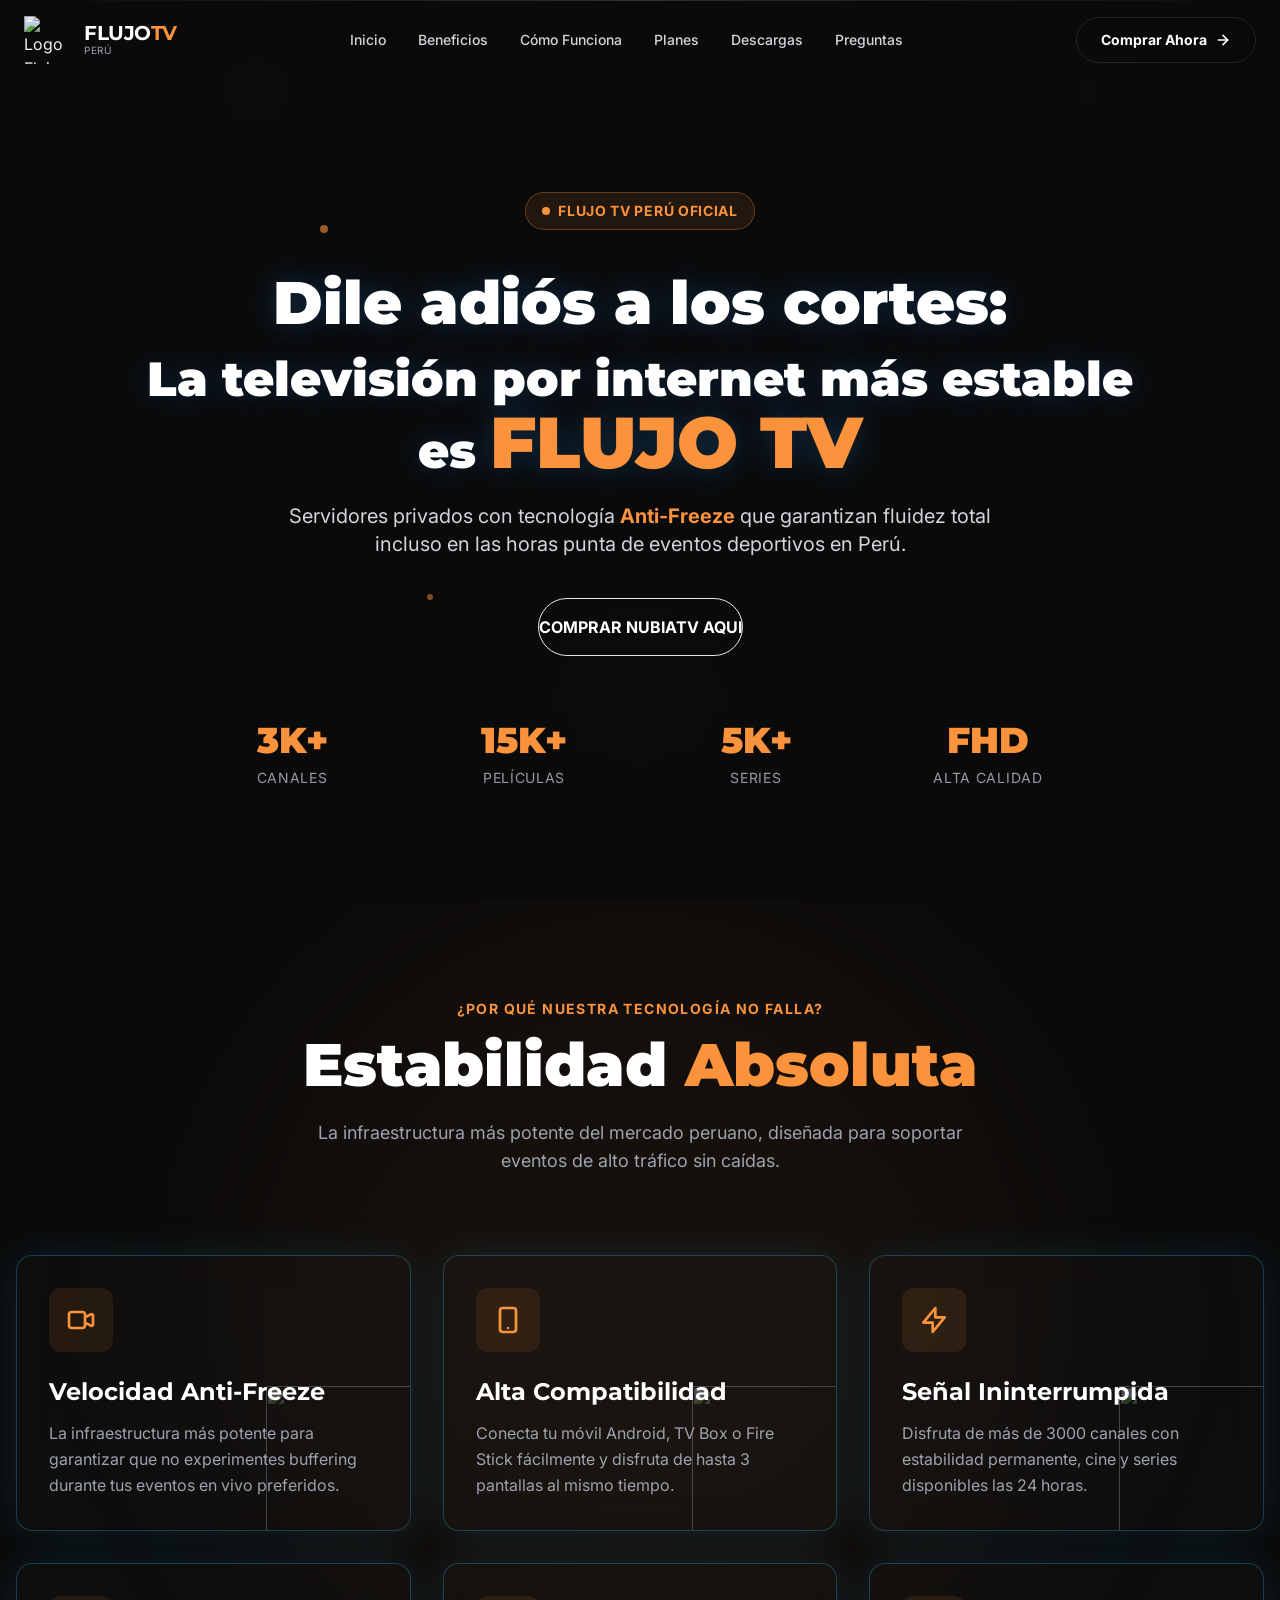
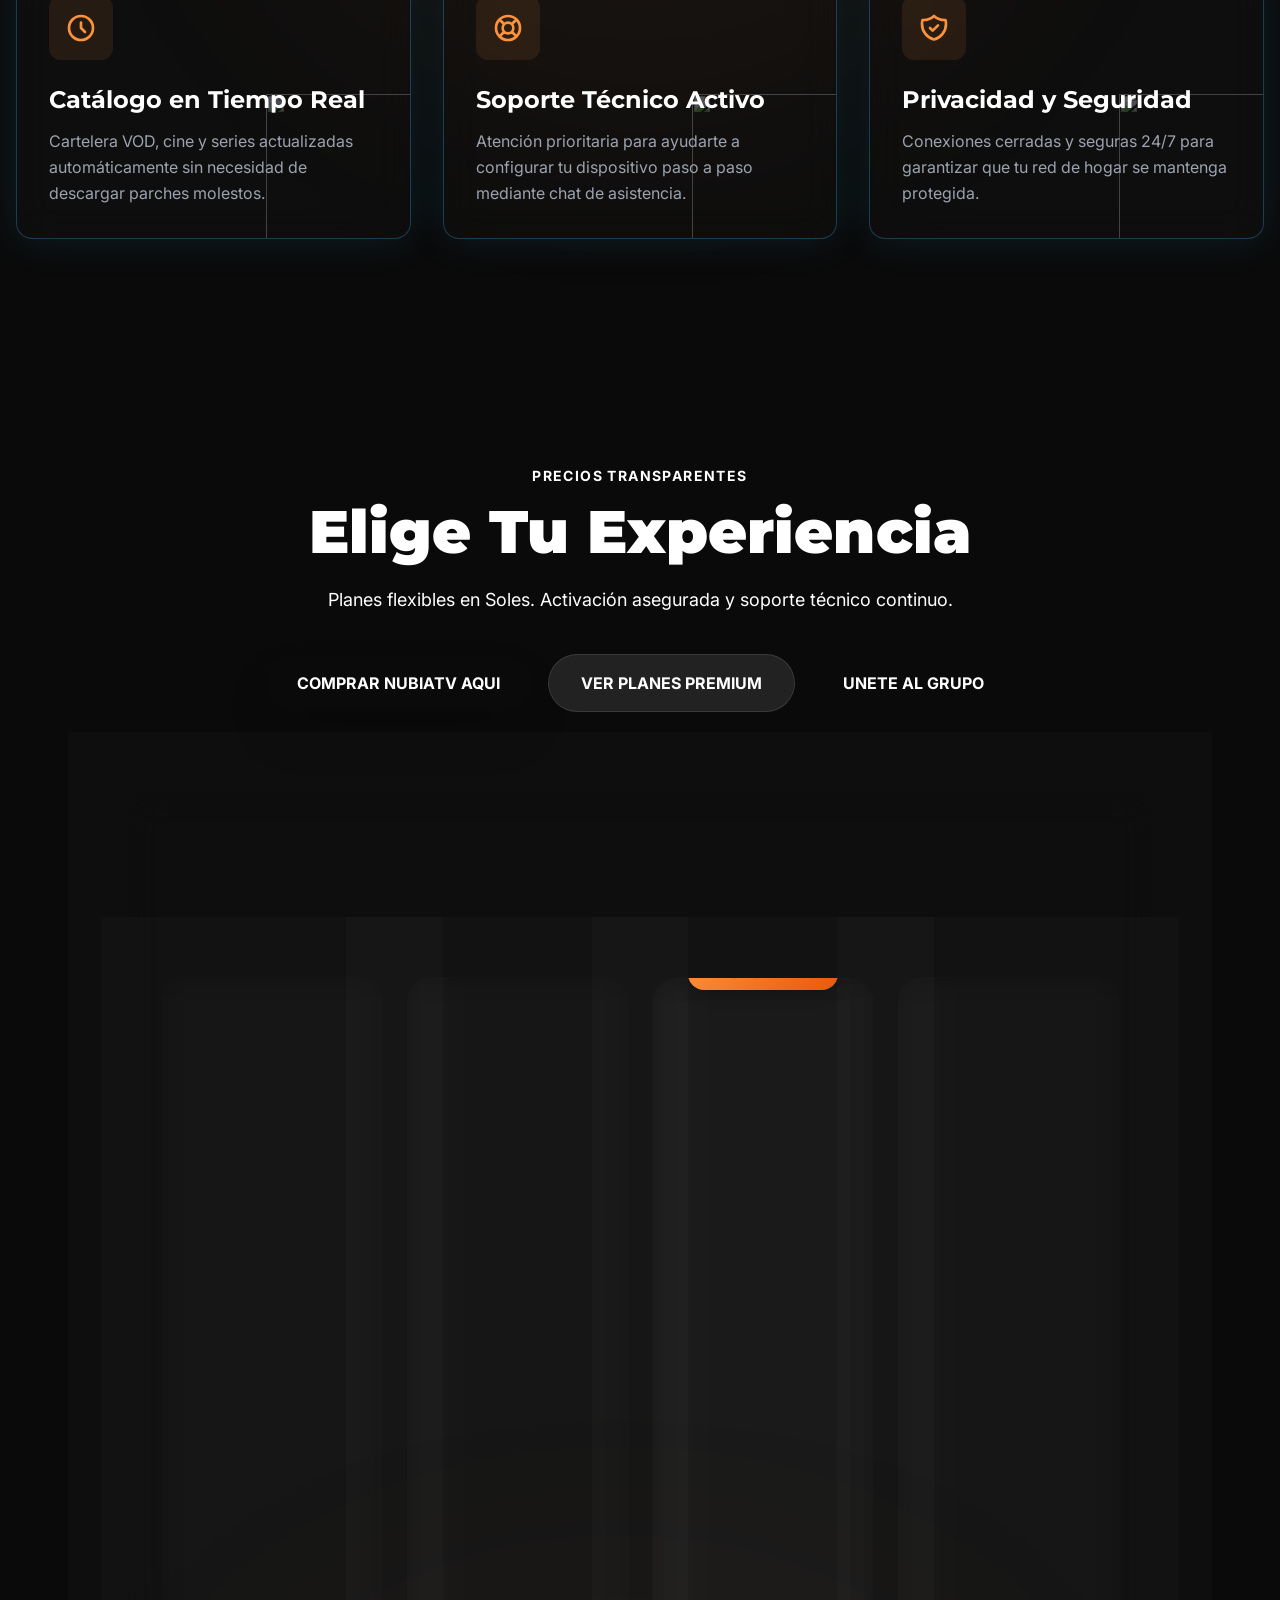
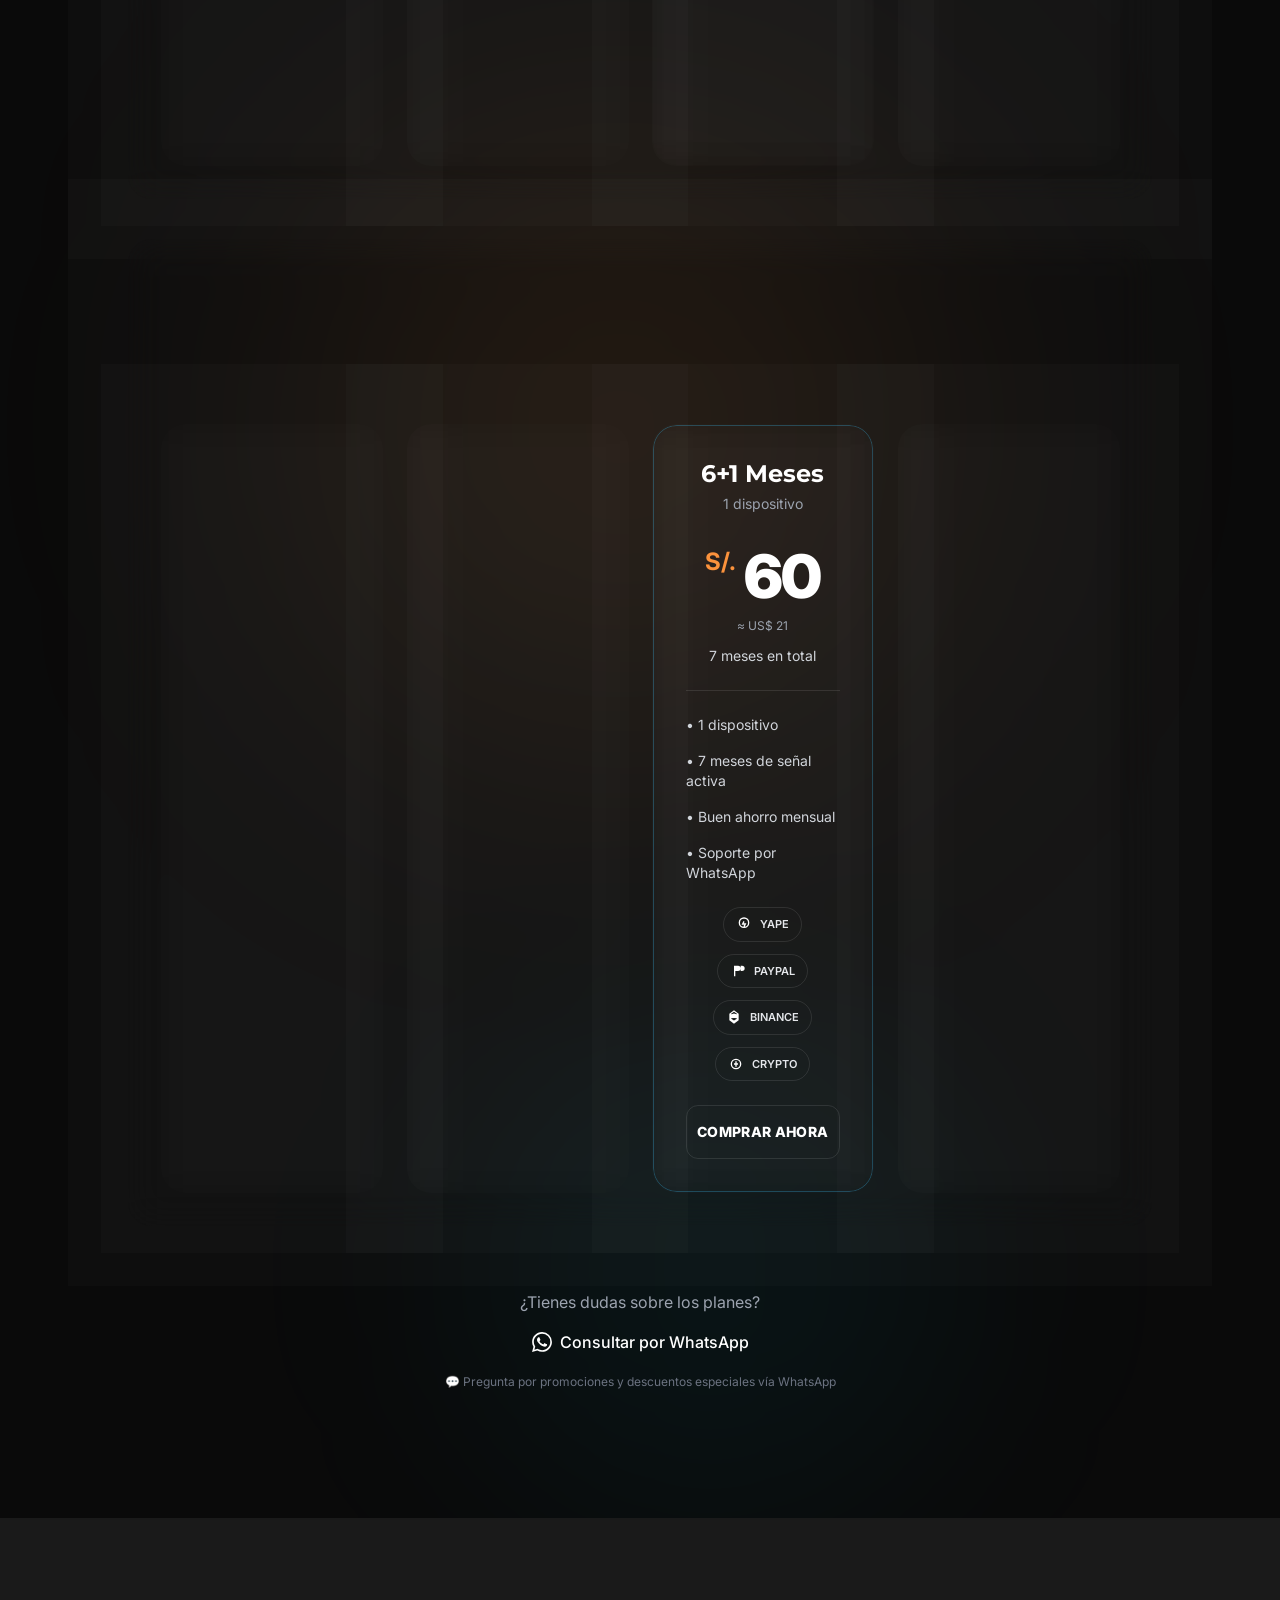
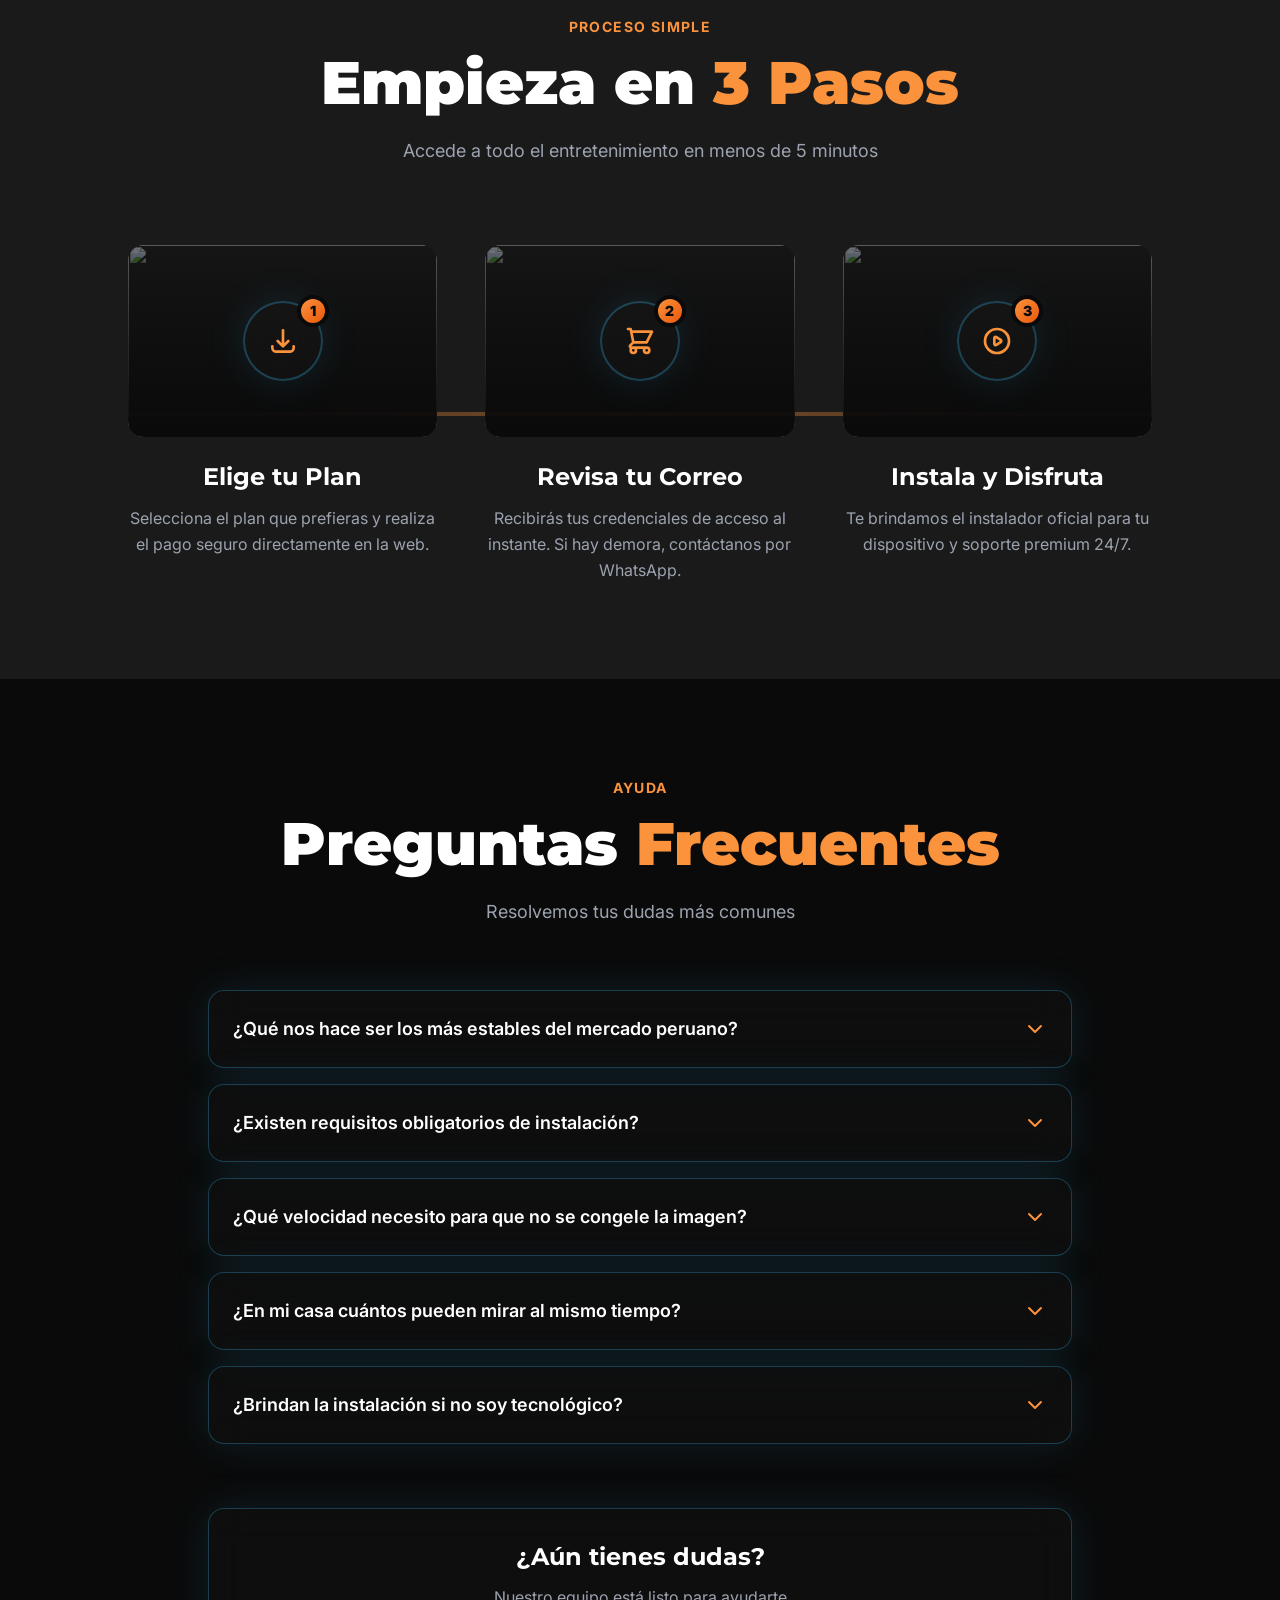
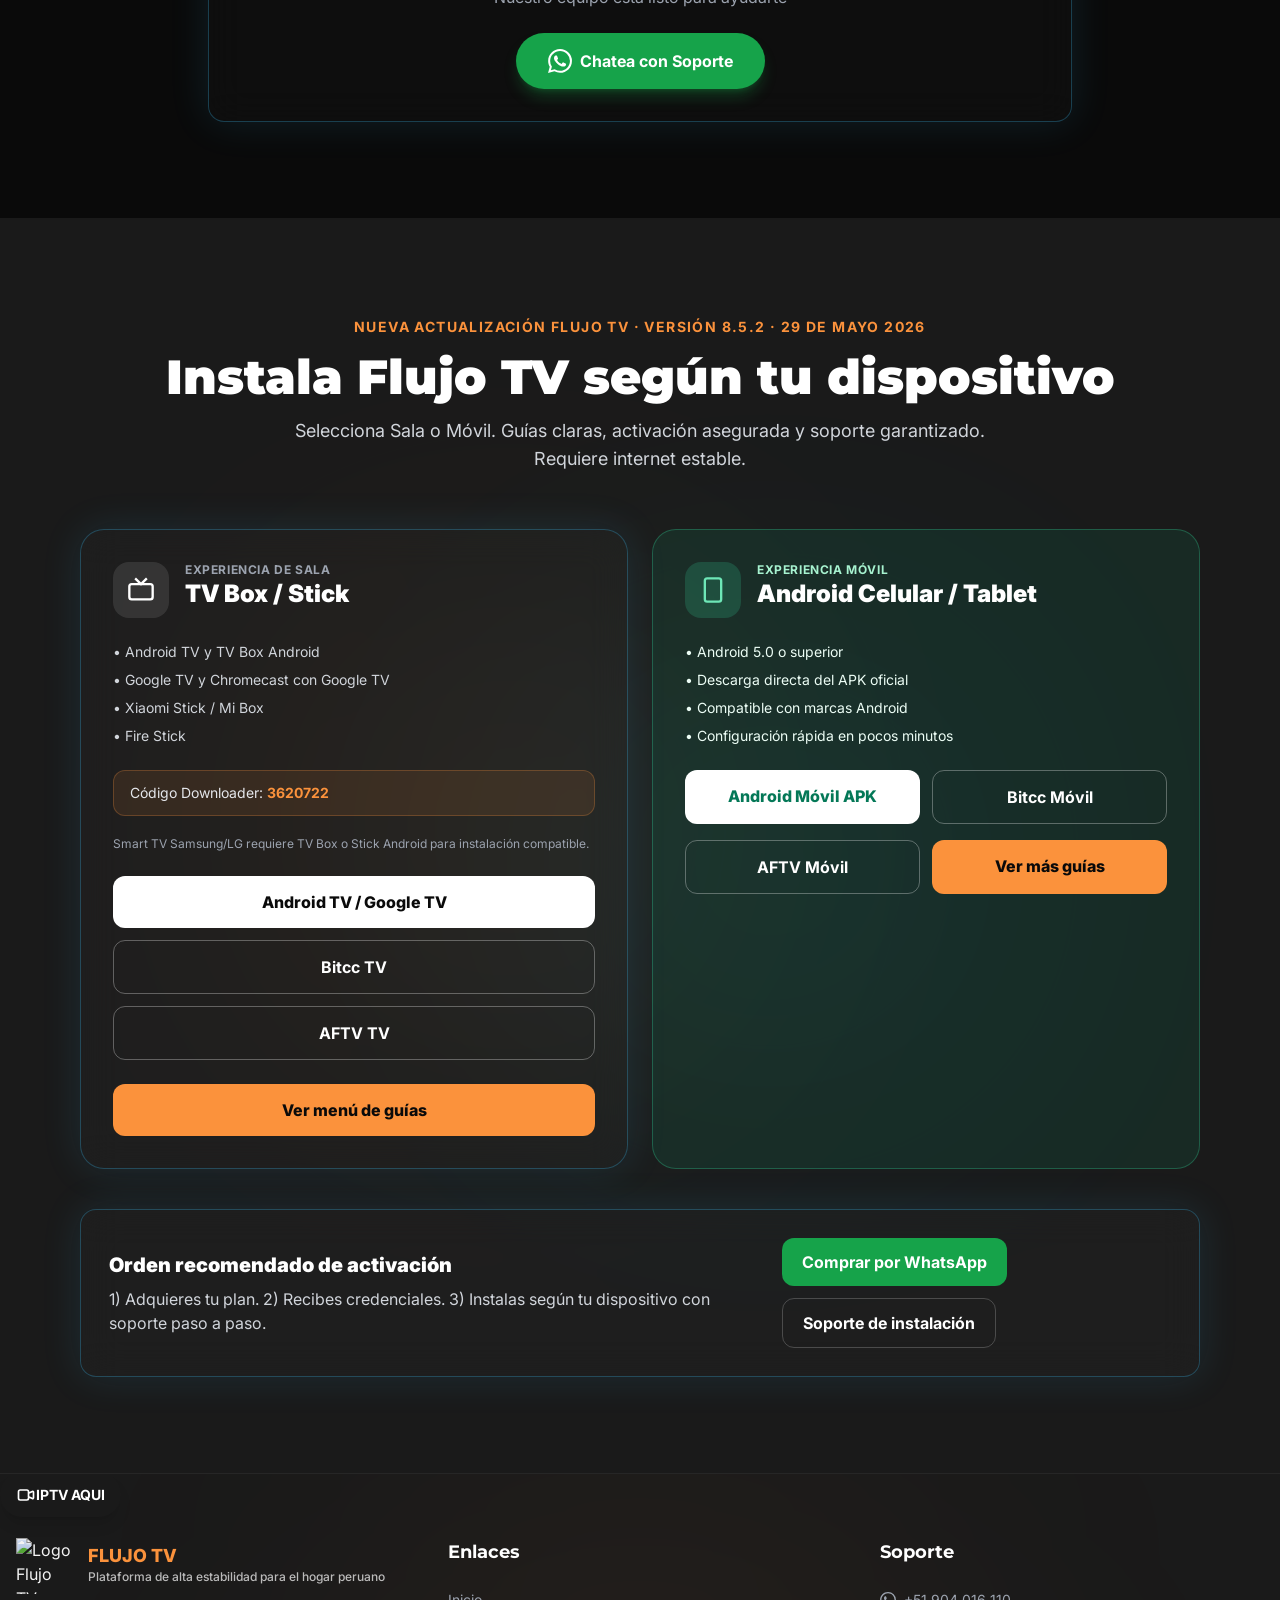
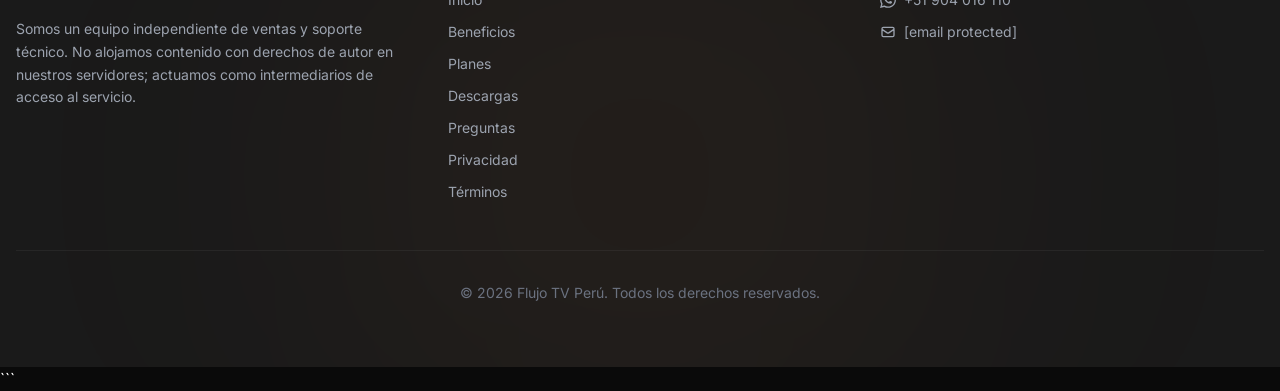
==== commit 5258973d: "Actualización de la página" ====
--- a/index.html
+++ b/index.html
@@ -1,16 +1,25 @@
 <!DOCTYPE html><html lang="es-PE"> <head><meta charset="UTF-8"><meta name="viewport" content="width=device-width, initial-scale=1.0"><meta name="referrer" content="no-referrer"><meta http-equiv="X-UA-Compatible" content="IE=edge"><!-- Preload LCP --><link rel="preload" as="image" href="https://peru.flujooficial.com/hero-bg-1.webp" fetchpriority="high"><!-- Favicon & Manifest --><link rel="icon" type="image/webp" href="https://peru.flujooficial.com/logo_flujo.webp"><link rel="apple-touch-icon" href="https://peru.flujooficial.com/logo_flujo.webp"><link rel="manifest" href="https://peru.flujooficial.com/manifest.json"><meta name="msapplication-config" content="/browserconfig.xml"><!-- Preconnect for Performance --><link rel="preconnect" href="https://fonts.googleapis.com"><link rel="preconnect" href="https://fonts.gstatic.com" crossorigin><link rel="dns-prefetch" href="https://wa.me"><!-- SEO Primary Tags --><title>Flujo TV Perú · Paga con Yape o Plin · +3,000 Canales</title><meta name="title" content="Flujo TV Perú · Paga con Yape o Plin · +3,000 Canales"><meta name="description" content="Flujo TV Perú: paga con Yape, Plin o tarjeta. +3,000 canales HD en vivo. TV Box, Fire Stick y Android. Soporte garantizado. ¡Activa desde S/15!"><meta name="keywords" content="flujo tv peru,flujo tv peru oficial,ofertas flujo tv peru whatsapp,promociones flujo tv con yape,descuentos flujo tv plin,flujo tv peru ofertas especiales,flujo tv peru promocion familiar,mejor app streaming peru,television online en vivo peru,ver deportes hd peru,descargar flujo tv peru,alternativa cable peru,flujo tv pago yape,flujo tv activacion rapida peru,canales en vivo peru,suscripcion premium peru,nueva versión actualizada 8.5.2"><meta name="author" content="Flujo TV Perú"><meta name="generator" content="Astro v5.18.0"><!-- Canonical URL --><link rel="canonical" href="https://peru.flujooficial.com/"><link rel="sitemap" type="application/xml" href="https://peru.flujooficial.com/sitemap.xml"><!-- Robots --><meta name="robots" content="index, follow, max-image-preview:large, max-snippet:-1, max-video-preview:-1"><!-- Language & Region - PERU --><meta name="language" content="Spanish"><meta name="geo.region" content="PE"><meta name="geo.placename" content="Lima, Perú"><meta name="geo.position" content="-12.0464;-77.0428"><meta name="ICBM" content="-12.0464, -77.0428"><link rel="alternate" hreflang="es-PE" href="https://peru.flujooficial.com/"><link rel="alternate" hreflang="es-419" href="https://peru.flujooficial.com/"><link rel="alternate" hreflang="x-default" href="https://peru.flujooficial.com/"><!-- Open Graph / Facebook --><meta property="og:type" content="website"><meta property="og:url" content="https://peru.flujooficial.com/"><meta property="og:title" content="Flujo TV Perú · Paga con Yape o Plin · +3,000 Canales"><meta property="og:description" content="Flujo TV Perú: paga con Yape, Plin o tarjeta. +3,000 canales HD en vivo. TV Box, Fire Stick y Android. Soporte garantizado. ¡Activa desde S/15!"><meta property="og:image" content="https://peru.flujooficial.com/og-image.webp"><meta property="og:image:width" content="1200"><meta property="og:image:height" content="630"><meta property="og:locale" content="es_PE"><meta property="og:site_name" content="Flujo TV Perú"><!-- Twitter --><meta name="twitter:card" content="summary_large_image"><meta name="twitter:url" content="https://peru.flujooficial.com/"><meta name="twitter:title" content="Flujo TV Perú · Paga con Yape o Plin · +3,000 Canales"><meta name="twitter:description" content="Flujo TV Perú: paga con Yape, Plin o tarjeta. +3,000 canales HD en vivo. TV Box, Fire Stick y Android. Soporte garantizado. ¡Activa desde S/15!"><meta name="twitter:image" content="https://peru.flujooficial.com/og-image.webp"><meta name="twitter:site" content="@flujotv"><!-- Mobile App Meta --><meta name="mobile-web-app-capable" content="yes"><meta name="apple-mobile-web-app-capable" content="yes"><meta name="apple-mobile-web-app-status-bar-style" content="black-translucent"><meta name="theme-color" content="#0a0a0a"><!-- Structured Data / Schema.org --><script type="application/ld+json">{"@context":"https://schema.org","@type":"Organization","name":"Flujo TV Perú","url":"https://peru.flujooficial.com","logo":"https://peru.flujooficial.com/logo_flujo.webp","description":"Flujo TV Perú — El mejor servicio de streaming UHD del país. +3,000 canales, películas y series en FHD. Aprovecha nuestras exclusivas OFERTAS POR WHATSAPP y promociones pagando con Yape o Plin. Instalación rápida y soporte 24/7. Nueva versión actualizada 8.5.2.","contactPoint":{"@type":"ContactPoint","telephone":"+51904016110","contactType":"customer service","availableLanguage":["Spanish"]}}</script><script type="application/ld+json">{"@context":"https://schema.org","@type":"WebSite","name":"Flujo TV Perú","url":"https://peru.flujooficial.com","description":"Flujo TV Perú: paga con Yape, Plin o tarjeta. +3,000 canales HD en vivo. TV Box, Fire Stick y Android. Soporte garantizado. ¡Activa desde S/15!","inLanguage":"es-PE","potentialAction":{"@type":"SearchAction","target":"https://peru.flujooficial.com/?q={search_term_string}","query-input":"required name=search_term_string"}}</script><script type="application/ld+json">{"@context":"https://schema.org","@type":"Product","name":"Flujo TV Premium Perú","description":"Flujo TV Perú — El mejor servicio de streaming UHD del país. +3,000 canales, películas y series en FHD. Aprovecha nuestras exclusivas OFERTAS POR WHATSAPP y promociones pagando con Yape o Plin. Instalación rápida y soporte 24/7. Nueva versión actualizada 8.5.2.","image":"https://peru.flujooficial.com/og-image.webp","url":"https://peru.flujooficial.com","brand":{"@type":"Brand","name":"Flujo TV Perú"},"offers":[{"@type":"Offer","name":"1 Mes","price":10,"priceCurrency":"PEN","availability":"https://schema.org/InStock","url":"https://peru.flujooficial.com/#planes","priceValidUntil":"2026-12-31","itemCondition":"https://schema.org/NewCondition","seller":{"@type":"Organization","name":"Flujo TV Perú"},"shippingDetails":{"@type":"OfferShippingDetails","shippingRate":{"@type":"MonetaryAmount","value":0,"currency":"PEN"},"shippingDestination":{"@type":"DefinedRegion","addressCountry":"PE"},"deliveryTime":{"@type":"ShippingDeliveryTime","handlingTime":{"@type":"QuantitativeValue","minValue":0,"maxValue":0,"unitCode":"DAY"},"transitTime":{"@type":"QuantitativeValue","minValue":0,"maxValue":0,"unitCode":"DAY"}}},"hasMerchantReturnPolicy":{"@type":"MerchantReturnPolicy","applicableCountry":"PE","returnPolicyCategory":"https://schema.org/MerchantReturnNotPermitted","merchantReturnDays":0}},{"@type":"Offer","name":"3 Meses","price":30,"priceCurrency":"PEN","availability":"https://schema.org/InStock","url":"https://peru.flujooficial.com/#planes","priceValidUntil":"2026-12-31","itemCondition":"https://schema.org/NewCondition","seller":{"@type":"Organization","name":"Flujo TV Perú"},"shippingDetails":{"@type":"OfferShippingDetails","shippingRate":{"@type":"MonetaryAmount","value":0,"currency":"PEN"},"shippingDestination":{"@type":"DefinedRegion","addressCountry":"PE"},"deliveryTime":{"@type":"ShippingDeliveryTime","handlingTime":{"@type":"QuantitativeValue","minValue":0,"maxValue":0,"unitCode":"DAY"},"transitTime":{"@type":"QuantitativeValue","minValue":0,"maxValue":0,"unitCode":"DAY"}}},"hasMerchantReturnPolicy":{"@type":"MerchantReturnPolicy","applicableCountry":"PE","returnPolicyCategory":"https://schema.org/MerchantReturnNotPermitted","merchantReturnDays":0}},{"@type":"Offer","name":"6 Meses","price":60,"priceCurrency":"PEN","availability":"https://schema.org/InStock","url":"https://peru.flujooficial.com/#planes","priceValidUntil":"2026-12-31","itemCondition":"https://schema.org/NewCondition","seller":{"@type":"Organization","name":"Flujo TV Perú"},"shippingDetails":{"@type":"OfferShippingDetails","shippingRate":{"@type":"MonetaryAmount","value":0,"currency":"PEN"},"shippingDestination":{"@type":"DefinedRegion","addressCountry":"PE"},"deliveryTime":{"@type":"ShippingDeliveryTime","handlingTime":{"@type":"QuantitativeValue","minValue":0,"maxValue":0,"unitCode":"DAY"},"transitTime":{"@type":"QuantitativeValue","minValue":0,"maxValue":0,"unitCode":"DAY"}}},"hasMerchantReturnPolicy":{"@type":"MerchantReturnPolicy","applicableCountry":"PE","returnPolicyCategory":"https://schema.org/MerchantReturnNotPermitted","merchantReturnDays":0}},{"@type":"Offer","name":"12 Meses","price":120,"priceCurrency":"PEN","availability":"https://schema.org/InStock","url":"https://peru.flujooficial.com/#planes","priceValidUntil":"2026-12-31","itemCondition":"https://schema.org/NewCondition","seller":{"@type":"Organization","name":"Flujo TV Perú"},"shippingDetails":{"@type":"OfferShippingDetails","shippingRate":{"@type":"MonetaryAmount","value":0,"currency":"PEN"},"shippingDestination":{"@type":"DefinedRegion","addressCountry":"PE"},"deliveryTime":{"@type":"ShippingDeliveryTime","handlingTime":{"@type":"QuantitativeValue","minValue":0,"maxValue":0,"unitCode":"DAY"},"transitTime":{"@type":"QuantitativeValue","minValue":0,"maxValue":0,"unitCode":"DAY"}}},"hasMerchantReturnPolicy":{"@type":"MerchantReturnPolicy","applicableCountry":"PE","returnPolicyCategory":"https://schema.org/MerchantReturnNotPermitted","merchantReturnDays":0}}],"aggregateRating":{"@type":"AggregateRating","ratingValue":"4.9","reviewCount":"850","bestRating":"5","worstRating":"1"}}</script><script type="application/ld+json">{"@context":"https://schema.org","@type":"BreadcrumbList","itemListElement":[{"@type":"ListItem","position":1,"name":"Inicio","item":"https://peru.flujooficial.com"}]}</script><script type="application/ld+json">{"@context":"https://schema.org","@type":"LocalBusiness","name":"Flujo TV Perú","image":"https://peru.flujooficial.com/logo_flujo.webp","url":"https://peru.flujooficial.com","telephone":"+51904016110","address":{"@type":"PostalAddress","addressCountry":"PE"},"geo":{"@type":"GeoCoordinates","latitude":-12.0464,"longitude":-77.0428},"areaServed":{"@type":"Country","name":"Perú"},"priceRange":"S/. 10 - S/. 180"}</script><!-- Fonts --><link href="https://fonts.googleapis.com/css2?family=Inter:wght@300;400;500;600;700&family=Montserrat:wght@400;500;600;700;800;900&display=swap" rel="stylesheet"><link rel="stylesheet" href="styles.css">
 <style>
   body {
-    background: radial-gradient(circle at top, rgba(56,189,248,.16), transparent 20%), radial-gradient(circle at 90% 15%, rgba(59,130,246,.12), transparent 16%), linear-gradient(180deg,#020617 0%,#020617 24%,#060d1f 100%);
+    background-color: #000;
+    background-image:
+      radial-gradient(circle at 20% 10%, rgba(255,255,255,.08), transparent 4%),
+      radial-gradient(circle at 85% 10%, rgba(56,189,248,.08), transparent 4%),
+      radial-gradient(circle at 50% 80%, rgba(255,255,255,.03), transparent 18%),
+      radial-gradient(circle, rgba(255,255,255,.12) 1px, transparent 1px),
+      radial-gradient(circle, rgba(255,255,255,.08) 1px, transparent 1px);
+    background-size: 100% 100%, 100% 100%, 100% 100%, 40px 40px, 60px 60px;
+    background-attachment: fixed;
+    background-repeat: no-repeat;
   }
   .hero-graphic::before {
     content: '';
     position: absolute;
     inset: 0;
-    background: radial-gradient(circle at top left, rgba(56,189,248,.26), transparent 24%), radial-gradient(circle at bottom right, rgba(129,140,248,.18), transparent 22%);
-    filter: blur(60px);
+    background: none;
+    filter: none;
     pointer-events: none;
-    animation: floatGlow 12s ease-in-out infinite;
+    animation: none;
   }
   .hero-graphic::after {
     content: '';
@@ -20,45 +29,32 @@
     width: 460px;
     height: 460px;
     transform: translate(-50%, -50%) rotate(0deg);
-    background: conic-gradient(from 90deg, rgba(14,165,233,.18), rgba(129,140,248,.08), rgba(14,165,233,.12), rgba(59,130,246,.05));
-    filter: blur(72px);
-    opacity: .55;
+    background: none;
+    filter: none;
+    opacity: 0;
     pointer-events: none;
-    animation: spinSlow 24s linear infinite;
+    animation: none;
   }
   .button-super {
     position: relative;
     overflow: hidden;
     z-index: 1;
-    box-shadow: 0 32px 80px rgba(14,165,233,.28), 0 0 48px rgba(59,130,246,.18);
-    transition: transform .25s ease, box-shadow .25s ease, filter .25s ease;
+    box-shadow: none;
+    transition: none;
   }
   .button-super::before {
-    content: '';
-    position: absolute;
-    inset: 0;
-    background: linear-gradient(130deg, rgba(56,189,248,.18), rgba(59,130,246,.12), rgba(14,165,233,.08));
-    filter: blur(20px);
-    opacity: .9;
-    pointer-events: none;
+    display: none;
   }
   .button-super:hover {
-    transform: translateY(-2px) scale(1.02);
-    box-shadow: 0 38px 90px rgba(14,165,233,.34), 0 0 64px rgba(59,130,246,.22);
+    transform: none;
+    box-shadow: none;
   }
   .button-super span {
     position: relative;
     z-index: 10;
   }
   .button-super .shimmer-line::before {
-    content: '';
-    position: absolute;
-    inset: 0;
-    transform: translateX(-120%);
-    background: linear-gradient(120deg, rgba(255,255,255,0) 0%, rgba(255,255,255,.72) 50%, rgba(255,255,255,0) 100%);
-    filter: blur(18px);
-    animation: shimmer 2.4s infinite;
-    opacity: .8;
+    display: none;
   }
   .card-float {
     transition: transform .45s ease, box-shadow .45s ease;
@@ -72,20 +68,38 @@
     animation: glowTitle 3.6s ease-in-out infinite alternate;
   }
   .button-super:hover {
-    filter: saturate(1.15);
+    filter: none;
   }
   .hero-bg img {
-    transform: scale(1.02);
-    transition: transform .8s ease;
+    transform: none;
+    transition: none;
   }
   .hero-bg img:hover {
-    transform: scale(1.045);
+    transform: none;
   }
   .hero-graphic .floating-dot {
-    animation: floatParticles 6s ease-in-out infinite;
+    animation: none;
   }
   .animate-float {
-    animation: floatParticles 6s ease-in-out infinite;
+    animation: none;
+  }
+  .pricing-card,
+  .plan-card,
+  .meta-card,
+  *[class*="bg-dark-card"] {
+    background: rgba(255,255,255,.02) !important;
+    border-color: rgba(56,189,248,.28) !important;
+    box-shadow: 0 0 40px rgba(56,189,248,.12) !important;
+    backdrop-filter: blur(18px);
+  }
+  .pricing-card-inner,
+  .plan-card .card-inner {
+    background: transparent !important;
+  }
+  .pricing-card:hover,
+  .plan-card:hover,
+  .group.relative.p-8.rounded-2xl:hover {
+    box-shadow: 0 0 60px rgba(56,189,248,.24) !important;
   }
   @keyframes shimmer {
     0% { transform: translateX(-120%); }
@@ -110,13 +124,11 @@
     75% { transform: translate(-4px, 4px); }
   }
 </style></head> <body class="bg-dark text-white font-body antialiased overflow-x-hidden"> <!-- Grain Texture Overlay --> <div class="fixed inset-0 z-50 pointer-events-none opacity-[0.015]" style="background-image: url('data:image/svg+xml,%3Csvg viewBox='0 0 400 400' xmlns='http://www.w3.org/2000/svg'%3E%3Cfilter id='noiseFilter'%3E%3CfeTurbulence type='fractalNoise' baseFrequency='0.9' numOctaves='4' stitchTiles='stitch'/%3E%3C/filter%3E%3Crect width='100%25' height='100%25' filter='url(%23noiseFilter)'/%3E%3C/svg%3E');"></div>  <nav class="fixed w-full top-0 z-[100] transition-all duration-300" id="navbar"> <div class="absolute inset-0 bg-dark/0 backdrop-blur-[0px] border-b border-white/0 transition-all duration-300" id="nav-bg"></div> <div class="container mx-auto px-4 md:px-6 h-20 flex items-center justify-between relative z-10"> <!-- Logo --> <a href="#inicio" class="flex items-center gap-3 group"> <img src="https://peru.flujooficial.com/logo_flujo.webp" alt="Logo Flujo TV" width="48" height="48" class="h-12 w-12 object-contain opacity-95"> <div class="flex flex-col"> <span class="font-display font-bold text-xl leading-none tracking-tight">
-FLUJO<span class="text-orange">TV</span> </span> <span class="text-[10px] text-gray-400 uppercase tracking-wider">Perú</span> </div> </a> <!-- Desktop Navigation --> <div class="hidden lg:flex items-center gap-8"> <a href="#inicio" class="text-sm font-medium text-gray-300 hover:text-orange transition-colors relative group py-2"> Inicio <span class="absolute bottom-0 left-0 w-0 h-[2px] bg-orange transition-all duration-300 group-hover:w-full"></span> </a><a href="#beneficios" class="text-sm font-medium text-gray-300 hover:text-orange transition-colors relative group py-2"> Beneficios <span class="absolute bottom-0 left-0 w-0 h-[2px] bg-orange transition-all duration-300 group-hover:w-full"></span> </a><a href="#como-funciona" class="text-sm font-medium text-gray-300 hover:text-orange transition-colors relative group py-2"> Cómo Funciona <span class="absolute bottom-0 left-0 w-0 h-[2px] bg-orange transition-all duration-300 group-hover:w-full"></span> </a><a href="#planes" class="text-sm font-medium text-gray-300 hover:text-orange transition-colors relative group py-2"> Planes <span class="absolute bottom-0 left-0 w-0 h-[2px] bg-orange transition-all duration-300 group-hover:w-full"></span> </a><a href="#descargas" class="text-sm font-medium text-gray-300 hover:text-orange transition-colors relative group py-2"> Descargas <span class="absolute bottom-0 left-0 w-0 h-[2px] bg-orange transition-all duration-300 group-hover:w-full"></span> </a><a href="#faq" class="text-sm font-medium text-gray-300 hover:text-orange transition-colors relative group py-2"> Preguntas <span class="absolute bottom-0 left-0 w-0 h-[2px] bg-orange transition-all duration-300 group-hover:w-full"></span> </a> </div> <!-- CTA Button --> <a href="#planes" class="hidden md:flex items-center gap-2 bg-gradient-to-r from-sky-500 via-cyan-400 to-indigo-500 text-white px-6 py-3 rounded-full font-bold text-sm hover:scale-105 transition-all duration-300 shadow-lg shadow-sky-500/30 hover:shadow-cyan-400/50">
+FLUJO<span class="text-orange">TV</span> </span> <span class="text-[10px] text-gray-400 uppercase tracking-wider">Perú</span> </div> </a> <!-- Desktop Navigation --> <div class="hidden lg:flex items-center gap-8"> <a href="#inicio" class="text-sm font-medium text-gray-300 hover:text-orange transition-colors relative group py-2"> Inicio <span class="absolute bottom-0 left-0 w-0 h-[2px] bg-orange transition-all duration-300 group-hover:w-full"></span> </a><a href="#beneficios" class="text-sm font-medium text-gray-300 hover:text-orange transition-colors relative group py-2"> Beneficios <span class="absolute bottom-0 left-0 w-0 h-[2px] bg-orange transition-all duration-300 group-hover:w-full"></span> </a><a href="#como-funciona" class="text-sm font-medium text-gray-300 hover:text-orange transition-colors relative group py-2"> Cómo Funciona <span class="absolute bottom-0 left-0 w-0 h-[2px] bg-orange transition-all duration-300 group-hover:w-full"></span> </a><a href="#planes" class="text-sm font-medium text-gray-300 hover:text-orange transition-colors relative group py-2"> Planes <span class="absolute bottom-0 left-0 w-0 h-[2px] bg-orange transition-all duration-300 group-hover:w-full"></span> </a><a href="#descargas" class="text-sm font-medium text-gray-300 hover:text-orange transition-colors relative group py-2"> Descargas <span class="absolute bottom-0 left-0 w-0 h-[2px] bg-orange transition-all duration-300 group-hover:w-full"></span> </a><a href="#faq" class="text-sm font-medium text-gray-300 hover:text-orange transition-colors relative group py-2"> Preguntas <span class="absolute bottom-0 left-0 w-0 h-[2px] bg-orange transition-all duration-300 group-hover:w-full"></span> </a> </div> <!-- CTA Button --> <a href="#planes" class="hidden md:flex items-center gap-2 bg-white/5 border border-white/10 text-white px-6 py-3 rounded-full font-bold text-sm">
 Comprar Ahora
-<svg xmlns="http://www.w3.org/2000/svg" class="w-4 h-4" viewBox="0 0 24 24" fill="none" stroke="currentColor" stroke-width="2.5" stroke-linecap="round" stroke-linejoin="round"><path d="M5 12h14"></path><path d="m12 5 7 7-7 7"></path></svg> </a> <!-- Mobile Menu Button --> <button class="lg:hidden relative z-50 text-white p-2" id="mobile-menu-btn" aria-label="Menu"> <div class="w-6 h-6 flex flex-col justify-center items-center gap-1.5 transition-all duration-300"> <span class="w-full h-0.5 bg-white transition-all duration-300 origin-center" id="line-1"></span> <span class="w-full h-0.5 bg-white transition-all duration-300 origin-center" id="line-2"></span> <span class="w-full h-0.5 bg-white transition-all duration-300 origin-center" id="line-3"></span> </div> </button> </div> <!-- Mobile Menu Overlay --> <div class="fixed inset-0 bg-dark z-40 flex flex-col items-center justify-center translate-x-full transition-transform duration-300 lg:hidden" id="mobile-menu"> <div class="flex flex-col gap-8 text-center"> <a href="#inicio" class="text-2xl font-bold text-white hover:text-orange transition-colors mobile-link"> Inicio </a><a href="#beneficios" class="text-2xl font-bold text-white hover:text-orange transition-colors mobile-link"> Beneficios </a><a href="#como-funciona" class="text-2xl font-bold text-white hover:text-orange transition-colors mobile-link"> Cómo Funciona </a><a href="#planes" class="text-2xl font-bold text-white hover:text-orange transition-colors mobile-link"> Planes </a><a href="#descargas" class="text-2xl font-bold text-white hover:text-orange transition-colors mobile-link"> Descargas </a><a href="#faq" class="text-2xl font-bold text-white hover:text-orange transition-colors mobile-link"> Preguntas </a> <a href="#planes" class="bg-gradient-to-r from-sky-500 via-cyan-400 to-indigo-500 text-white px-8 py-4 rounded-full font-bold text-lg hover:scale-105 transition-all duration-300 shadow-lg shadow-sky-500/30 mt-4 mobile-link hover:shadow-cyan-400/50">
-Comprar Ahora
-</a> </div> </div> </nav> <script type="module">document.getElementById("navbar");const e=document.getElementById("nav-bg");window.addEventListener("scroll",()=>{window.scrollY>50?(e?.classList.remove("bg-dark/0","backdrop-blur-[0px]","border-white/0"),e?.classList.add("bg-dark/95","backdrop-blur-xl","border-white/10")):(e?.classList.add("bg-dark/0","backdrop-blur-[0px]","border-white/0"),e?.classList.remove("bg-dark/95","backdrop-blur-xl","border-white/10"))});const m=document.getElementById("mobile-menu-btn"),a=document.getElementById("mobile-menu"),b=document.querySelectorAll(".mobile-link"),r=document.getElementById("line-1"),d=document.getElementById("line-2"),i=document.getElementById("line-3");let l=!1;function s(){l=!l,l?(a?.classList.remove("translate-x-full"),document.body.style.overflow="hidden",r?.classList.add("rotate-45","translate-y-2"),d?.classList.add("opacity-0"),i?.classList.add("-rotate-45","-translate-y-2")):(a?.classList.add("translate-x-full"),document.body.style.overflow="",r?.classList.remove("rotate-45","translate-y-2"),d?.classList.remove("opacity-0"),i?.classList.remove("-rotate-45","-translate-y-2"))}m?.addEventListener("click",s);b.forEach(o=>{o.addEventListener("click",c=>{const t=o.getAttribute("href");if(t&&t.startsWith("#")){c.preventDefault();const n=document.querySelector(t);n&&(s(),setTimeout(()=>{n.scrollIntoView({behavior:"smooth"})},300))}else s()})});</script> <main> <section class="relative min-h-screen hero-graphic flex items-center justify-center overflow-hidden pt-20" id="inicio"> <!-- Rotating Background Images --> <div class="absolute inset-0 z-0"> <div id="hero-bg-1" class="hero-bg absolute inset-0 transition-opacity duration-1000 opacity-100"> <img src="https://peru.flujooficial.com/hero-bg-1.webp" alt="" class="w-full h-full object-cover"> </div> <div id="hero-bg-2" class="hero-bg absolute inset-0 transition-opacity duration-1000 opacity-0"> <img src="https://peru.flujooficial.com/hero-bg-2.webp" alt="" class="w-full h-full object-cover"> </div> <div id="hero-bg-3" class="hero-bg absolute inset-0 transition-opacity duration-1000 opacity-0"> <img src="https://peru.flujooficial.com/hero-bg-3.webp" alt="" class="w-full h-full object-cover"> </div> <!-- Overlays --> <div class="absolute inset-0 bg-gradient-to-b from-dark/80 via-dark/60 to-dark z-10"></div> <div class="absolute inset-0 bg-gradient-to-r from-dark via-transparent to-dark z-10"></div> </div> <!-- Floating Particles --> <div class="absolute inset-0 z-20"> <div class="absolute top-1/4 left-1/4 w-2 h-2 bg-orange rounded-full floating-dot animate-float opacity-60"></div> <div class="absolute top-1/3 right-1/3 w-1 h-1 bg-cyan rounded-full floating-dot animate-float opacity-40" style="animation-delay: 1s;"></div> <div class="absolute bottom-1/3 left-1/3 w-1.5 h-1.5 bg-orange rounded-full floating-dot animate-float opacity-50" style="animation-delay: 2s;"></div> </div> <div class="container mx-auto px-4 relative z-30 text-center"> <div class="max-w-5xl mx-auto animate-slide-up"> <div class="inline-flex items-center gap-2 bg-orange/10 border border-orange/30 rounded-full px-4 py-2 mb-8 backdrop-blur-sm"> <span class="w-2 h-2 bg-orange rounded-full animate-pulse"></span> <span class="text-orange text-sm font-bold tracking-wider uppercase">Flujo TV Perú Oficial</span> </div> <!-- Main Title --> <h1 class="font-display font-black text-4xl md:text-6xl lg:text-7xl mb-6 leading-[1.1] hero-title-shadow"> <span class="text-white text-3xl md:text-5xl lg:text-6xl">Dile adiós a los cortes:</span> <br class="hidden md:block"> <span class="text-white text-2xl md:text-4xl lg:text-5xl">La televisión por internet más estable es </span> <span class="text-orange">FLUJO TV</span> </h1> <!-- Subtitle --> <p class="text-gray-300 text-lg md:text-xl mb-10 max-w-3xl mx-auto leading-relaxed">
+<svg xmlns="http://www.w3.org/2000/svg" class="w-4 h-4" viewBox="0 0 24 24" fill="none" stroke="currentColor" stroke-width="2.5" stroke-linecap="round" stroke-linejoin="round"><path d="M5 12h14"></path><path d="m12 5 7 7-7 7"></path></svg> </a> <!-- Mobile Menu Button --> <button class="lg:hidden relative z-50 text-white p-2" id="mobile-menu-btn" aria-label="Menu"> <div class="w-6 h-6 flex flex-col justify-center items-center gap-1.5 transition-all duration-300"> <span class="w-full h-0.5 bg-white transition-all duration-300 origin-center" id="line-1"></span> <span class="w-full h-0.5 bg-white transition-all duration-300 origin-center" id="line-2"></span> <span class="w-full h-0.5 bg-white transition-all duration-300 origin-center" id="line-3"></span> </div> </button> </div> <!-- Mobile Menu Overlay --> <div class="fixed inset-0 bg-dark z-40 flex flex-col items-center justify-center translate-x-full transition-transform duration-300 lg:hidden" id="mobile-menu"> <div class="flex flex-col gap-8 text-center"> <a href="#inicio" class="text-2xl font-bold text-white hover:text-orange transition-colors mobile-link"> Inicio </a><a href="#beneficios" class="text-2xl font-bold text-white hover:text-orange transition-colors mobile-link"> Beneficios </a><a href="#como-funciona" class="text-2xl font-bold text-white hover:text-orange transition-colors mobile-link"> Cómo Funciona </a><a href="#planes" class="text-2xl font-bold text-white hover:text-orange transition-colors mobile-link"> Planes </a><a href="#descargas" class="text-2xl font-bold text-white hover:text-orange transition-colors mobile-link"> Descargas </a><a href="#faq" class="text-2xl font-bold text-white hover:text-orange transition-colors mobile-link"> Preguntas </a> <a href="https://wa.me/51904016110?text=Hola%2C%20quiero%20comprar%20FlujoTV%20en%20Soles%20o%20USD.%20Por%20favor%20env%C3%ADame%20el%20acceso." target="_blank" class="text-white px-8 py-4 rounded-full border border-white/10 bg-white/5 font-bold text-lg mt-4 mobile-link">Comprar Ahora</a> </div> </div> </nav> <script type="module">document.getElementById("navbar");const e=document.getElementById("nav-bg");window.addEventListener("scroll",()=>{window.scrollY>50?(e?.classList.remove("bg-dark/0","backdrop-blur-[0px]","border-white/0"),e?.classList.add("bg-dark/95","backdrop-blur-xl","border-white/10")):(e?.classList.add("bg-dark/0","backdrop-blur-[0px]","border-white/0"),e?.classList.remove("bg-dark/95","backdrop-blur-xl","border-white/10"))});const m=document.getElementById("mobile-menu-btn"),a=document.getElementById("mobile-menu"),b=document.querySelectorAll(".mobile-link"),r=document.getElementById("line-1"),d=document.getElementById("line-2"),i=document.getElementById("line-3");let l=!1;function s(){l=!l,l?(a?.classList.remove("translate-x-full"),document.body.style.overflow="hidden",r?.classList.add("rotate-45","translate-y-2"),d?.classList.add("opacity-0"),i?.classList.add("-rotate-45","-translate-y-2")):(a?.classList.add("translate-x-full"),document.body.style.overflow="",r?.classList.remove("rotate-45","translate-y-2"),d?.classList.remove("opacity-0"),i?.classList.remove("-rotate-45","-translate-y-2"))}m?.addEventListener("click",s);b.forEach(o=>{o.addEventListener("click",c=>{const t=o.getAttribute("href");if(t&&t.startsWith("#")){c.preventDefault();const n=document.querySelector(t);n&&(s(),setTimeout(()=>{n.scrollIntoView({behavior:"smooth"})},300))}else s()})});</script> <main> <section class="relative min-h-screen hero-graphic flex items-center justify-center overflow-hidden pt-20" id="inicio"> <!-- Rotating Background Images --> <div class="absolute inset-0 z-0"> <div id="hero-bg-1" class="hero-bg absolute inset-0 transition-opacity duration-1000 opacity-100"> <img src="https://peru.flujooficial.com/hero-bg-1.webp" alt="" class="w-full h-full object-cover"> </div> <div id="hero-bg-2" class="hero-bg absolute inset-0 transition-opacity duration-1000 opacity-0"> <img src="https://peru.flujooficial.com/hero-bg-2.webp" alt="" class="w-full h-full object-cover"> </div> <div id="hero-bg-3" class="hero-bg absolute inset-0 transition-opacity duration-1000 opacity-0"> <img src="https://peru.flujooficial.com/hero-bg-3.webp" alt="" class="w-full h-full object-cover"> </div> <!-- Overlays --> <div class="absolute inset-0 bg-gradient-to-b from-dark/80 via-dark/60 to-dark z-10"></div> <div class="absolute inset-0 bg-gradient-to-r from-dark via-transparent to-dark z-10"></div> </div> <!-- Floating Particles --> <div class="absolute inset-0 z-20"> <div class="absolute top-1/4 left-1/4 w-2 h-2 bg-orange rounded-full floating-dot animate-float opacity-60"></div> <div class="absolute top-1/3 right-1/3 w-1 h-1 bg-cyan rounded-full floating-dot animate-float opacity-40" style="animation-delay: 1s;"></div> <div class="absolute bottom-1/3 left-1/3 w-1.5 h-1.5 bg-orange rounded-full floating-dot animate-float opacity-50" style="animation-delay: 2s;"></div> </div> <div class="container mx-auto px-4 relative z-30 text-center"> <div class="max-w-5xl mx-auto animate-slide-up"> <div class="inline-flex items-center gap-2 bg-orange/10 border border-orange/30 rounded-full px-4 py-2 mb-8 backdrop-blur-sm"> <span class="w-2 h-2 bg-orange rounded-full animate-pulse"></span> <span class="text-orange text-sm font-bold tracking-wider uppercase">Flujo TV Perú Oficial</span> </div> <!-- Main Title --> <h1 class="font-display font-black text-4xl md:text-6xl lg:text-7xl mb-6 leading-[1.1] hero-title-shadow"> <span class="text-white text-3xl md:text-5xl lg:text-6xl">Dile adiós a los cortes:</span> <br class="hidden md:block"> <span class="text-white text-2xl md:text-4xl lg:text-5xl">La televisión por internet más estable es </span> <span class="text-orange">FLUJO TV</span> </h1> <!-- Subtitle --> <p class="text-gray-300 text-lg md:text-xl mb-10 max-w-3xl mx-auto leading-relaxed">
 Servidores privados con tecnología <span class="text-orange font-bold">Anti-Freeze</span> que garantizan fluidez total incluso en las horas punta de eventos deportivos en Perú.
-</p> <!-- CTA Buttons --> <div class="flex flex-col sm:flex-row items-center justify-center gap-4 mb-16"> <a href="iptv.html" class="button-super group relative px-8 py-4 bg-gradient-to-r from-sky-500 via-cyan-400 to-indigo-500 text-white font-bold rounded-xl overflow-hidden hover:scale-105 transition-all duration-300"> <span class="relative z-10 shimmer-line">COMPRAR NUBIATV AQUI</span> </a> <a href="iptv.html" class="button-super px-8 py-4 bg-slate-900/70 text-white font-bold rounded-xl hover:bg-slate-800/90 transition-all duration-300"> <span class="relative z-10 shimmer-line">COMPRAR NUBIATV AQUI</span> </a> <a href="iptv.html" class="button-super group relative px-8 py-4 bg-gradient-to-r from-cyan-400 via-sky-500 to-indigo-600 text-white font-bold rounded-xl overflow-hidden hover:scale-105 transition-all duration-300"> <span class="relative z-10 shimmer-line">COMPRAR NUBIATV AQUI</span> </a> </div> <!-- Stats --> <div class="grid grid-cols-2 md:grid-cols-4 gap-8 max-w-4xl mx-auto"> <div class="text-center"> <div class="text-3xl md:text-4xl font-display font-black text-orange mb-2">3K+</div> <div class="text-sm text-gray-400 uppercase tracking-wider">Canales</div> </div> <div class="text-center"> <div class="text-3xl md:text-4xl font-display font-black text-orange mb-2">15K+</div> <div class="text-sm text-gray-400 uppercase tracking-wider">Películas</div> </div> <div class="text-center"> <div class="text-3xl md:text-4xl font-display font-black text-orange mb-2">5K+</div> <div class="text-sm text-gray-400 uppercase tracking-wider">Series</div> </div> <div class="text-center"> <div class="text-3xl md:text-4xl font-display font-black text-orange mb-2">FHD</div> <div class="text-sm text-gray-400 uppercase tracking-wider">Alta calidad</div> </div> </div> </div> </div> <!-- Bottom Gradient --> <div class="absolute bottom-0 inset-x-0 h-32 bg-gradient-to-t from-dark to-transparent pointer-events-none z-40"></div> </section> <script type="module">const r=["COMPLETA","PREMIUM","ECONÓMICA","ESTABLE","ACCESIBLE"];let e=0;const t=document.getElementById("rotating-keyword");function a(){t&&(t.style.opacity="0",t.style.transform="translateY(-10px)",setTimeout(()=>{e=(e+1)%r.length,t.textContent=r[e],t.style.opacity="1",t.style.transform="translateY(0)"},300))}let o=1;const l=3;function y(){document.querySelectorAll(".hero-bg").forEach(s=>{s.style.opacity="0"}),o=o%l+1;const n=document.getElementById(`hero-bg-${o}`);n&&(n.style.opacity="1")}t&&(t.style.transition="opacity 0.3s ease, transform 0.3s ease");setInterval(a,2500);setInterval(y,5e3);</script> <section class="py-24 relative overflow-hidden" id="beneficios"> <!-- Background Glow --> <div class="absolute top-0 left-1/2 -translate-x-1/2 w-[800px] h-[800px] bg-orange/5 rounded-full blur-[120px] pointer-events-none"></div> <div class="container mx-auto px-4 relative z-10"> <!-- Section Header --> <div class="text-center mb-20"> <span class="inline-block text-orange font-bold text-sm uppercase tracking-widest mb-4">¿Por qué nuestra tecnología no falla?</span> <h2 class="font-display font-black text-4xl md:text-6xl mb-6"> <span class="text-white">Estabilidad</span> <span class="text-orange">Absoluta</span> </h2> <p class="text-gray-400 text-lg max-w-2xl mx-auto">
+</p> <!-- CTA Buttons --> <div class="flex flex-col sm:flex-row items-center justify-center gap-4 mb-16"> <a href="iptv.html" class="inline-flex items-center justify-center px-10 py-4 rounded-full border border-cyan-400/30 bg-white/5 text-white font-bold shadow-[0_0_40px_rgba(56,189,248,.18)]">COMPRAR NUBIATV AQUI</a> </div> <!-- Stats --> <div class="grid grid-cols-2 md:grid-cols-4 gap-8 max-w-4xl mx-auto"> <div class="text-center"> <div class="text-3xl md:text-4xl font-display font-black text-orange mb-2">3K+</div> <div class="text-sm text-gray-400 uppercase tracking-wider">Canales</div> </div> <div class="text-center"> <div class="text-3xl md:text-4xl font-display font-black text-orange mb-2">15K+</div> <div class="text-sm text-gray-400 uppercase tracking-wider">Películas</div> </div> <div class="text-center"> <div class="text-3xl md:text-4xl font-display font-black text-orange mb-2">5K+</div> <div class="text-sm text-gray-400 uppercase tracking-wider">Series</div> </div> <div class="text-center"> <div class="text-3xl md:text-4xl font-display font-black text-orange mb-2">FHD</div> <div class="text-sm text-gray-400 uppercase tracking-wider">Alta calidad</div> </div> </div> </div> </div> <!-- Bottom Gradient --> <div class="absolute bottom-0 inset-x-0 h-32 bg-gradient-to-t from-dark to-transparent pointer-events-none z-40"></div> </section> <script type="module">const r=["COMPLETA","PREMIUM","ECONÓMICA","ESTABLE","ACCESIBLE"];let e=0;const t=document.getElementById("rotating-keyword");function a(){t&&(t.style.opacity="0",t.style.transform="translateY(-10px)",setTimeout(()=>{e=(e+1)%r.length,t.textContent=r[e],t.style.opacity="1",t.style.transform="translateY(0)"},300))}let o=1;const l=3;function y(){document.querySelectorAll(".hero-bg").forEach(s=>{s.style.opacity="0"}),o=o%l+1;const n=document.getElementById(`hero-bg-${o}`);n&&(n.style.opacity="1")}t&&(t.style.transition="opacity 0.3s ease, transform 0.3s ease");setInterval(a,2500);setInterval(y,5e3);</script> <section class="py-24 relative overflow-hidden" id="beneficios"> <!-- Background Glow --> <div class="absolute top-0 left-1/2 -translate-x-1/2 w-[800px] h-[800px] bg-orange/5 rounded-full blur-[120px] pointer-events-none"></div> <div class="container mx-auto px-4 relative z-10"> <!-- Section Header --> <div class="text-center mb-20"> <span class="inline-block text-orange font-bold text-sm uppercase tracking-widest mb-4">¿Por qué nuestra tecnología no falla?</span> <h2 class="font-display font-black text-4xl md:text-6xl mb-6"> <span class="text-white">Estabilidad</span> <span class="text-orange">Absoluta</span> </h2> <p class="text-gray-400 text-lg max-w-2xl mx-auto">
 La infraestructura más potente del mercado peruano, diseñada para soportar eventos de alto tráfico sin caídas.
 </p> </div> <!-- Benefits Grid --> <div class="grid grid-cols-1 md:grid-cols-2 lg:grid-cols-3 gap-8"> <!-- Benefit 1 --> <div class="group relative p-8 rounded-2xl bg-dark-card border border-white/5 hover:border-orange/30 transition-all duration-300 hover:-translate-y-2 overflow-hidden"> <!-- Transparent Image - Natural Integration --> <img src="https://peru.flujooficial.com/benefit-quality.webp" alt="" class="absolute -bottom-4 -right-4 w-40 h-40 opacity-30 group-hover:opacity-50 transition-opacity duration-500 pointer-events-none"> <div class="relative z-10"> <div class="w-16 h-16 bg-orange/10 rounded-xl flex items-center justify-center mb-6 group-hover:scale-110 transition-transform"> <svg xmlns="http://www.w3.org/2000/svg" class="w-8 h-8 text-orange" fill="none" viewBox="0 0 24 24" stroke="currentColor"><path stroke-linecap="round" stroke-linejoin="round" stroke-width="2" d="M15 10l4.553-2.276A1 1 0 0121 8.618v6.764a1 1 0 01-1.447.894L15 14M5 18h8a2 2 0 002-2V8a2 2 0 00-2-2H5a2 2 0 00-2 2v8a2 2 0 002 2z"></path></svg> </div> <h3 class="font-display font-bold text-2xl text-white mb-3">Velocidad Anti-Freeze</h3> <p class="text-gray-400 leading-relaxed">La infraestructura más potente para garantizar que no experimentes buffering durante tus eventos en vivo preferidos.</p> </div> </div> <!-- Benefit 2 --> <div class="group relative p-8 rounded-2xl bg-dark-card border border-white/5 hover:border-orange/30 transition-all duration-300 hover:-translate-y-2 overflow-hidden"> <!-- Transparent Image - Natural Integration --> <img src="https://peru.flujooficial.com/benefit-devices.webp" alt="" class="absolute -bottom-4 -right-4 w-40 h-40 opacity-30 group-hover:opacity-50 transition-opacity duration-500 pointer-events-none"> <div class="relative z-10"> <div class="w-16 h-16 bg-orange/10 rounded-xl flex items-center justify-center mb-6 group-hover:scale-110 transition-transform"> <svg xmlns="http://www.w3.org/2000/svg" class="w-8 h-8 text-orange" fill="none" viewBox="0 0 24 24" stroke="currentColor"><path stroke-linecap="round" stroke-linejoin="round" stroke-width="2" d="M12 18h.01M8 21h8a2 2 0 002-2V5a2 2 0 00-2-2H8a2 2 0 00-2 2v14a2 2 0 002 2z"></path></svg> </div> <h3 class="font-display font-bold text-2xl text-white mb-3">Alta Compatibilidad</h3> <p class="text-gray-400 leading-relaxed">Conecta tu móvil Android, TV Box o Fire Stick fácilmente y disfruta de hasta 3 pantallas al mismo tiempo.</p> </div> </div> <!-- Benefit 3 --> <div class="group relative p-8 rounded-2xl bg-dark-card border border-white/5 hover:border-orange/30 transition-all duration-300 hover:-translate-y-2 overflow-hidden"> <!-- Transparent Image - Natural Integration --> <img src="https://peru.flujooficial.com/benefit-streaming.webp" alt="" class="absolute -bottom-4 -right-4 w-40 h-40 opacity-30 group-hover:opacity-50 transition-opacity duration-500 pointer-events-none"> <div class="relative z-10"> <div class="w-16 h-16 bg-orange/10 rounded-xl flex items-center justify-center mb-6 group-hover:scale-110 transition-transform"> <svg xmlns="http://www.w3.org/2000/svg" class="w-8 h-8 text-orange" fill="none" viewBox="0 0 24 24" stroke="currentColor"><path stroke-linecap="round" stroke-linejoin="round" stroke-width="2" d="M13 10V3L4 14h7v7l9-11h-7z"></path></svg> </div> <h3 class="font-display font-bold text-2xl text-white mb-3">Señal Ininterrumpida</h3> <p class="text-gray-400 leading-relaxed">Disfruta de más de 3000 canales con estabilidad permanente, cine y series disponibles las 24 horas.</p> </div> </div> <!-- Benefit 4 --> <div class="group relative p-8 rounded-2xl bg-dark-card border border-white/5 hover:border-orange/30 transition-all duration-300 hover:-translate-y-2 overflow-hidden"> <!-- Transparent Image - Natural Integration --> <img src="https://peru.flujooficial.com/benefit-updates.webp" alt="" class="absolute -bottom-4 -right-4 w-40 h-40 opacity-30 group-hover:opacity-50 transition-opacity duration-500 pointer-events-none"> <div class="relative z-10"> <div class="w-16 h-16 bg-orange/10 rounded-xl flex items-center justify-center mb-6 group-hover:scale-110 transition-transform"> <svg xmlns="http://www.w3.org/2000/svg" class="w-8 h-8 text-orange" fill="none" viewBox="0 0 24 24" stroke="currentColor"><path stroke-linecap="round" stroke-linejoin="round" stroke-width="2" d="M12 8v4l3 3m6-3a9 9 0 11-18 0 9 9 0 0118 0z"></path></svg> </div> <h3 class="font-display font-bold text-2xl text-white mb-3">Catálogo en Tiempo Real</h3> <p class="text-gray-400 leading-relaxed">Cartelera VOD, cine y series actualizadas automáticamente sin necesidad de descargar parches molestos.</p> </div> </div> <!-- Benefit 5 --> <div class="group relative p-8 rounded-2xl bg-dark-card border border-white/5 hover:border-orange/30 transition-all duration-300 hover:-translate-y-2 overflow-hidden"> <!-- Transparent Image - Natural Integration --> <img src="https://peru.flujooficial.com/benefit-support.webp" alt="" class="absolute -bottom-4 -right-4 w-40 h-40 opacity-30 group-hover:opacity-50 transition-opacity duration-500 pointer-events-none"> <div class="relative z-10"> <div class="w-16 h-16 bg-orange/10 rounded-xl flex items-center justify-center mb-6 group-hover:scale-110 transition-transform"> <svg xmlns="http://www.w3.org/2000/svg" class="w-8 h-8 text-orange" fill="none" viewBox="0 0 24 24" stroke="currentColor"><path stroke-linecap="round" stroke-linejoin="round" stroke-width="2" d="M18.364 5.636l-3.536 3.536m0 5.656l3.536 3.536M9.172 9.172L5.636 5.636m3.536 9.192l-3.536 3.536M21 12a9 9 0 11-18 0 9 9 0 0118 0zm-5 0a4 4 0 11-8 0 4 4 0 018 0z"></path></svg> </div> <h3 class="font-display font-bold text-2xl text-white mb-3">Soporte Técnico Activo</h3> <p class="text-gray-400 leading-relaxed">Atención prioritaria para ayudarte a configurar tu dispositivo paso a paso mediante chat de asistencia.</p> </div> </div> <!-- Benefit 6 --> <div class="group relative p-8 rounded-2xl bg-dark-card border border-white/5 hover:border-orange/30 transition-all duration-300 hover:-translate-y-2 overflow-hidden"> <!-- Transparent Image - Natural Integration --> <img src="https://peru.flujooficial.com/benefit-price.webp" alt="" class="absolute -bottom-4 -right-4 w-40 h-40 opacity-30 group-hover:opacity-50 transition-opacity duration-500 pointer-events-none"> <div class="relative z-10"> <div class="w-16 h-16 bg-orange/10 rounded-xl flex items-center justify-center mb-6 group-hover:scale-110 transition-transform"> <svg xmlns="http://www.w3.org/2000/svg" class="w-8 h-8 text-orange" fill="none" viewBox="0 0 24 24" stroke="currentColor"><path stroke-linecap="round" stroke-linejoin="round" stroke-width="2" d="M9 12l2 2 4-4m5.618-4.016A11.955 11.955 0 0112 2.944a11.955 11.955 0 01-8.618 3.04A12.02 12.02 0 003 9c0 5.591 3.824 10.29 9 11.622 5.176-1.332 9-6.03 9-11.622 0-1.042-.133-2.052-.382-3.016z"></path></svg> </div> <h3 class="font-display font-bold text-2xl text-white mb-3">Privacidad y Seguridad</h3> <p class="text-gray-400 leading-relaxed">Conexiones cerradas y seguras 24/7 para garantizar que tu red de hogar se mantenga protegida.</p> </div> </div> </div> </div> </section> <section class="py-32 relative overflow-hidden" id="planes"> <!-- Background Effects --> <div class="absolute top-1/2 left-1/4 w-[600px] h-[600px] bg-orange/10 rounded-full blur-[150px] pointer-events-none"></div> <div class="absolute bottom-0 right-1/4 w-[500px] h-[500px] bg-cyan/5 rounded-full blur-[120px] pointer-events-none"></div> <div class="container mx-auto px-4 relative z-10"> <!-- Section Header --> <div class="text-center mb-20"> <span class="inline-block text-cyan-300 font-bold text-sm uppercase tracking-widest mb-4">Precios Transparentes</span> <h2 class="font-display font-black text-4xl md:text-6xl mb-6"> <span class="text-white">Elige Tu</span> <span class="text-cyan-300">Experiencia</span> </h2> <p class="text-slate-300 text-lg max-w-2xl mx-auto">
 Planes flexibles en Soles. Activación asegurada y soporte técnico continuo.
@@ -168,7 +180,7 @@
             Crypto
           </span>
         </div>
-        <button type="button" class="js-buy-plan block w-full rounded-xl bg-gradient-orange py-4 text-sm font-extrabold uppercase tracking-wide text-dark shadow-lg shadow-orange/35 transition-all duration-300 hover:scale-105 hover:shadow-orange/60" data-plan-name="1 Mes" data-plan-sol="15" data-plan-usd="6" data-plan-devices="3 dispositivos">Comprar ahora</button>
+        <a href="https://wa.me/51904016110?text=Hola%2C%20quiero%20comprar%20el%20plan%201%20Mes%20de%20FlujoTV%20S%2F15%20o%20US%246.%20Por%20favor%20env%C3%ADame%20el%20acceso." target="_blank" class="block w-full rounded-xl bg-white/5 border border-white/10 py-4 text-sm font-extrabold uppercase tracking-wide text-white text-center">Comprar ahora</a>
       </div>
     </div>
     <div class="pricing-card relative group overflow-hidden rounded-3xl border border-white/10 bg-dark-card/95 shadow-xl shadow-orange/10 transition-all duration-300 hover:-translate-y-2 hover:border-orange/30 card-float">
@@ -208,7 +220,7 @@
             Crypto
           </span>
         </div>
-        <button type="button" class="js-buy-plan block w-full rounded-xl bg-gradient-orange py-4 text-sm font-extrabold uppercase tracking-wide text-dark shadow-lg shadow-orange/35 transition-all duration-300 hover:scale-105 hover:shadow-orange/60" data-plan-name="3 Meses" data-plan-sol="45" data-plan-usd="16" data-plan-devices="3 dispositivos">Comprar ahora</button>
+        <a href="https://wa.me/51904016110?text=Hola%2C%20quiero%20comprar%20el%20plan%203%20Meses%20de%20FlujoTV%20S%2F45%20o%20US%2416.%20Por%20favor%20env%C3%ADame%20el%20acceso." target="_blank" class="block w-full rounded-xl bg-white/5 border border-white/10 py-4 text-sm font-extrabold uppercase tracking-wide text-white text-center">Comprar ahora</a>
       </div>
     </div>
     <div class="pricing-card relative group overflow-hidden rounded-3xl border border-orange/20 bg-dark-card/95 shadow-2xl shadow-orange/20 transition-all duration-300 hover:-translate-y-2 card-float">
@@ -250,7 +262,7 @@
             Crypto
           </span>
         </div>
-        <button type="button" class="js-buy-plan block w-full rounded-xl bg-gradient-orange py-4 text-sm font-extrabold uppercase tracking-wide text-dark shadow-lg shadow-orange/35 transition-all duration-300 hover:scale-105 hover:shadow-orange/60" data-plan-name="6+1 Meses" data-plan-sol="90" data-plan-usd="32" data-plan-devices="3 dispositivos">Comprar ahora</button>
+        <a href="https://wa.me/51904016110?text=Hola%2C%20quiero%20comprar%20el%20plan%206%2B1%20Meses%20de%20FlujoTV%20S%2F90%20o%20US%2432.%20Por%20favor%20env%C3%ADame%20el%20acceso." target="_blank" class="block w-full rounded-xl bg-white/5 border border-white/10 py-4 text-sm font-extrabold uppercase tracking-wide text-white text-center">Comprar ahora</a>
       </div>
     </div>
     <div class="pricing-card relative group overflow-hidden rounded-3xl border border-white/10 bg-dark-card/95 shadow-xl shadow-orange/10 transition-all duration-300 hover:-translate-y-2 hover:border-orange/30 card-float">
@@ -291,7 +303,7 @@
             Crypto
           </span>
         </div>
-        <button type="button" class="js-buy-plan block w-full rounded-xl bg-gradient-orange py-4 text-sm font-extrabold uppercase tracking-wide text-dark shadow-lg shadow-orange/35 transition-all duration-300 hover:scale-105 hover:shadow-orange/60" data-plan-name="12+2 Meses" data-plan-sol="180" data-plan-usd="64" data-plan-devices="3 dispositivos">Comprar ahora</button>
+        <a href="https://wa.me/51904016110?text=Hola%2C%20quiero%20comprar%20el%20plan%2012%2B2%20Meses%20de%20FlujoTV%20S%2F180%20o%20US%2464.%20Por%20favor%20env%C3%ADame%20el%20acceso." target="_blank" class="block w-full rounded-xl bg-white/5 border border-white/10 py-4 text-sm font-extrabold uppercase tracking-wide text-white text-center">Comprar ahora</a>
       </div>
     </div>
   </div>
@@ -340,7 +352,7 @@
             Crypto
           </span>
         </div>
-        <button type="button" class="js-buy-plan block w-full rounded-xl bg-gradient-orange py-4 text-sm font-extrabold uppercase tracking-wide text-dark shadow-lg shadow-orange/35 transition-all duration-300 hover:scale-105 hover:shadow-orange/60" data-plan-name="1 Mes" data-plan-sol="10" data-plan-usd="4" data-plan-devices="1 dispositivo">Comprar ahora</button>
+        <a href="https://wa.me/51904016110?text=Hola%2C%20quiero%20comprar%20el%20plan%201%20Mes%20de%20FlujoTV%20S%2F10%20o%20US%244.%20Por%20favor%20env%C3%ADame%20el%20acceso." target="_blank" class="block w-full rounded-xl bg-white/5 border border-white/10 py-4 text-sm font-extrabold uppercase tracking-wide text-white text-center">Comprar ahora</a>
       </div>
     </div>
     <div class="pricing-card relative group overflow-hidden rounded-3xl border border-white/10 bg-dark-card/95 shadow-xl shadow-orange/10 transition-all duration-300 hover:-translate-y-2 hover:border-orange/30 card-float">
@@ -380,7 +392,7 @@
             Crypto
           </span>
         </div>
-        <button type="button" class="js-buy-plan block w-full rounded-xl bg-gradient-orange py-4 text-sm font-extrabold uppercase tracking-wide text-dark shadow-lg shadow-orange/35 transition-all duration-300 hover:scale-105 hover:shadow-orange/60" data-plan-name="3 Meses" data-plan-sol="30" data-plan-usd="11" data-plan-devices="1 dispositivo">Comprar ahora</button>
+        <a href="https://wa.me/51904016110?text=Hola%2C%20quiero%20comprar%20el%20plan%203%20Meses%20de%20FlujoTV%20S%2F30%20o%20US%2411.%20Por%20favor%20env%C3%ADame%20el%20acceso." target="_blank" class="block w-full rounded-xl bg-white/5 border border-white/10 py-4 text-sm font-extrabold uppercase tracking-wide text-white text-center">Comprar ahora</a>
       </div>
     </div>
     <div class="pricing-card relative group overflow-hidden rounded-3xl border border-orange/20 bg-dark-card/95 shadow-2xl shadow-orange/20 transition-all duration-300 hover:-translate-y-2 card-float">
@@ -422,7 +434,7 @@
             Crypto
           </span>
         </div>
-        <button type="button" class="js-buy-plan block w-full rounded-xl bg-gradient-orange py-4 text-sm font-extrabold uppercase tracking-wide text-dark shadow-lg shadow-orange/35 transition-all duration-300 hover:scale-105 hover:shadow-orange/60" data-plan-name="6+1 Meses" data-plan-sol="60" data-plan-usd="21" data-plan-devices="1 dispositivo">Comprar ahora</button>
+        <a href="https://wa.me/51904016110?text=Hola%2C%20quiero%20comprar%20el%20plan%206%2B1%20Meses%20de%20FlujoTV%20S%2F60%20o%20US%2421.%20Por%20favor%20env%C3%ADame%20el%20acceso." target="_blank" class="block w-full rounded-xl bg-white/5 border border-white/10 py-4 text-sm font-extrabold uppercase tracking-wide text-white text-center">Comprar ahora</a>
       </div>
     </div>
     <div class="pricing-card relative group overflow-hidden rounded-3xl border border-white/10 bg-dark-card/95 shadow-xl shadow-orange/10 transition-all duration-300 hover:-translate-y-2 hover:border-orange/30 card-float">
@@ -463,151 +475,14 @@
             Crypto
           </span>
         </div>
-        <button type="button" class="js-buy-plan block w-full rounded-xl bg-gradient-orange py-4 text-sm font-extrabold uppercase tracking-wide text-dark shadow-lg shadow-orange/35 transition-all duration-300 hover:scale-105 hover:shadow-orange/60" data-plan-name="12+2 Meses" data-plan-sol="120" data-plan-usd="43" data-plan-devices="1 dispositivo">Comprar ahora</button>
+        <a href="https://wa.me/51904016110?text=Hola%2C%20quiero%20comprar%20el%20plan%2012%2B2%20Meses%20de%20FlujoTV%20S%2F120%20o%20US%2443.%20Por%20favor%20env%C3%ADame%20el%20acceso." target="_blank" class="block w-full rounded-xl bg-white/5 border border-white/10 py-4 text-sm font-extrabold uppercase tracking-wide text-white text-center">Comprar ahora</a>
       </div>
     </div>
   </div>
 </div><div class="text-center mt-16"> <p class="text-gray-400 mb-4">¿Tienes dudas sobre los planes?</p> <a href="https://wa.me/51904016110?text=Hola%2C%20tengo%20consultas%20sobre%20los%20planes%20de%20Flujo%20TV" target="_blank" rel="noopener noreferrer" class="inline-flex items-center gap-2 text-cyan-300 hover:text-sky-200 transition-colors font-medium"> <svg xmlns="http://www.w3.org/2000/svg" class="w-5 h-5" fill="currentColor" viewBox="0 0 24 24"><path d="M17.472 14.382c-.297-.149-1.758-.867-2.03-.967-.273-.099-.471-.148-.67.15-.197.297-.767.966-.94 1.164-.173.199-.347.223-.644.075-.297-.15-1.255-.463-2.39-1.475-.883-.788-1.48-1.761-1.653-2.059-.173-.297-.018-.458.13-.606.134-.133.298-.347.446-.52.149-.174.198-.298.298-.497.099-.198.05-.371-.025-.52-.075-.149-.669-1.612-.916-2.207-.242-.579-.487-.5-.669-.51-.173-.008-.371-.01-.57-.01-.198 0-.52.074-.792.372-.272.297-1.04 1.016-1.04 2.479 0 1.462 1.065 2.875 1.213 3.074.149.198 2.096 3.2 5.077 4.487.709.306 1.262.489 1.694.625.712.227 1.36.195 1.871.118.571-.085 1.758-.719 2.006-1.413.248-.694.248-1.289.173-1.413-.074-.124-.272-.198-.57-.347m-5.421 7.403h-.004a9.87 9.87 0 01-5.031-1.378l-.361-.214-3.741.982.998-3.648-.235-.374a9.86 9.86 0 01-1.51-5.26c.001-5.45 4.436-9.884 9.888-9.884 2.64 0 5.122 1.03 6.988 2.898a9.825 9.825 0 012.893 6.994c-.003 5.45-4.437 9.884-9.885 9.884m8.413-18.297A11.815 11.815 0 0012.05 0C5.495 0 .16 5.335.157 11.892c0 2.096.547 4.142 1.588 5.945L.057 24l6.305-1.654a11.882 11.882 0 005.683 1.448h.005c6.554 0 11.89-5.335 11.893-11.893a11.821 11.821 0 00-3.48-8.413Z"></path></svg>
 Consultar por WhatsApp
 </a> <p class="mt-4 text-center text-xs text-gray-500">💬 Pregunta por promociones y descuentos especiales vía WhatsApp</p> </div> </div> </section>
-<div id="purchase-modal" class="fixed inset-0 z-50 hidden items-center justify-center bg-black/70 p-4">
-  <div class="relative w-full max-w-2xl overflow-hidden rounded-[32px] border border-white/10 bg-dark-card/95 p-6 shadow-2xl shadow-black/60 backdrop-blur-xl">
-    <button type="button" id="purchase-modal-close" class="absolute right-4 top-4 inline-flex h-11 w-11 items-center justify-center rounded-full border border-white/10 bg-white/5 text-white transition hover:border-orange/40 hover:bg-white/10">
-      <span class="sr-only">Cerrar</span>
-      <svg xmlns="http://www.w3.org/2000/svg" class="h-5 w-5" fill="none" viewBox="0 0 24 24" stroke="currentColor" stroke-width="2"><path stroke-linecap="round" stroke-linejoin="round" d="M6 18L18 6M6 6l12 12"/></svg>
-    </button>
-    <div class="space-y-6">
-      <div class="text-center">
-        <p class="text-xs uppercase tracking-[0.4em] text-orange font-bold">Compra rápida</p>
-        <h2 id="purchase-modal-title" class="mt-3 text-3xl font-black text-white">Selecciona moneda</h2>
-        <p id="purchase-modal-subtitle" class="mt-2 text-gray-400">Elige SOL o USD, luego selecciona el método de pago con un solo click.</p>
-      </div>
-      <div class="rounded-3xl border border-white/10 bg-slate-950/90 p-5 shadow-inner shadow-white/5">
-        <p class="text-sm font-semibold text-gray-300">Plan seleccionado</p>
-        <p id="purchase-modal-plan" class="mt-2 text-lg font-bold text-white"></p>
-        <div class="mt-6 grid grid-cols-2 gap-3">
-          <button type="button" class="js-currency-button rounded-3xl border border-white/10 bg-white/5 px-4 py-4 text-sm font-semibold text-white transition hover:border-orange/40 hover:bg-orange/10 hover:scale-[1.03]" data-currency="SOL">SOL</button>
-          <button type="button" class="js-currency-button rounded-3xl border border-white/10 bg-white/5 px-4 py-4 text-sm font-semibold text-white transition hover:border-orange/40 hover:bg-orange/10 hover:scale-[1.03]" data-currency="USD">USD</button>
-        </div>
-        <div id="sol-options" class="mt-6 hidden">
-          <p class="mb-3 text-sm text-gray-400 uppercase tracking-[0.2em]">Métodos SOL</p>
-          <div class="grid grid-cols-2 gap-3">
-            <button type="button" class="js-payment-button rounded-3xl border border-white/10 bg-white/5 px-4 py-4 text-sm font-semibold uppercase tracking-[0.15em] text-white transition hover:border-orange/40 hover:bg-orange/10 hover:scale-[1.03]" data-payment-method="Yape" data-currency="SOL">Yape</button>
-            <button type="button" class="js-payment-button rounded-3xl border border-white/10 bg-white/5 px-4 py-4 text-sm font-semibold uppercase tracking-[0.15em] text-white transition hover:border-orange/40 hover:bg-orange/10 hover:scale-[1.03]" data-payment-method="Plin" data-currency="SOL">Plin</button>
-          </div>
-        </div>
-        <div id="usd-options" class="mt-6 hidden">
-          <p class="mb-3 text-sm text-gray-400 uppercase tracking-[0.2em]">Métodos USD</p>
-          <div class="grid grid-cols-3 gap-3">
-            <button type="button" class="js-payment-button rounded-3xl border border-white/10 bg-white/5 px-4 py-4 text-sm font-semibold uppercase tracking-[0.15em] text-white transition hover:border-orange/40 hover:bg-orange/10 hover:scale-[1.03]" data-payment-method="PayPal" data-currency="USD">PayPal</button>
-            <button type="button" class="js-payment-button rounded-3xl border border-white/10 bg-white/5 px-4 py-4 text-sm font-semibold uppercase tracking-[0.15em] text-white transition hover:border-orange/40 hover:bg-orange/10 hover:scale-[1.03]" data-payment-method="Binance" data-currency="USD">Binance</button>
-            <button type="button" class="js-payment-button rounded-3xl border border-white/10 bg-white/5 px-4 py-4 text-sm font-semibold uppercase tracking-[0.15em] text-white transition hover:border-orange/40 hover:bg-orange/10 hover:scale-[1.03]" data-payment-method="Crypto" data-currency="USD">Crypto</button>
-          </div>
-        </div>
-        <div id="purchase-modal-footer" class="mt-6 hidden rounded-3xl border border-orange/20 bg-orange/5 p-4">
-          <p class="text-sm text-gray-300">Método seleccionado: <span id="purchase-selected-method" class="font-semibold text-white"></span></p>
-          <p class="mt-2 text-sm text-gray-300">Precio: <span id="purchase-selected-price" class="font-semibold text-white"></span></p>
-        </div>
-      </div>
-      <p class="text-center text-sm text-gray-500">Después de elegir, te llevamos directo a WhatsApp con tu pedido listo.</p>
-    </div>
-  </div>
-</div>
 <script type="module">document.addEventListener("DOMContentLoaded",()=>{const s=document.querySelectorAll(".pricing-card");s.forEach(o=>{o.addEventListener("mouseenter",()=>{s.forEach(e=>{const i=e.querySelector(".glow-effect"),n=e.querySelector(".pricing-card-inner");i&&n&&(i.style.opacity="0",n.classList.remove("border-orange","shadow-2xl","shadow-orange/20"),n.classList.add("border-white/10"))});const t=o.querySelector(".glow-effect"),r=o.querySelector(".pricing-card-inner");t&&r&&(t.style.opacity="1",r.classList.remove("border-white/10"),r.classList.add("border-orange","shadow-2xl","shadow-orange/20"))})});const a=document.querySelector("#planes");a&&a.addEventListener("mouseleave",()=>{s.forEach(o=>{const t=o.getAttribute("data-is-popular")==="true",r=o.querySelector(".glow-effect"),e=o.querySelector(".pricing-card-inner");r&&e&&(t?(r.style.opacity="0.6",e.classList.remove("border-white/10"),e.classList.add("border-orange","shadow-2xl","shadow-orange/20")):(r.style.opacity="0",e.classList.remove("border-orange","shadow-2xl","shadow-orange/20"),e.classList.add("border-white/10")))})})});</script>
-<script>
-  const whatsappNumber = '51904016110';
-  const openWhatsApp = (message) => {
-    const url = `https://wa.me/${whatsappNumber}?text=${encodeURIComponent(message)}`;
-    window.open(url, '_blank');
-  };
-
-  const purchaseModal = document.getElementById('purchase-modal');
-  const purchasePlanInfo = document.getElementById('purchase-modal-plan');
-  const purchaseTitle = document.getElementById('purchase-modal-title');
-  const purchaseSubtitle = document.getElementById('purchase-modal-subtitle');
-  const solOptions = document.getElementById('sol-options');
-  const usdOptions = document.getElementById('usd-options');
-  const purchaseFooter = document.getElementById('purchase-modal-footer');
-  const purchaseSelectedMethod = document.getElementById('purchase-selected-method');
-  const purchaseSelectedPrice = document.getElementById('purchase-selected-price');
-  const currencyButtons = document.querySelectorAll('.js-currency-button');
-  const paymentButtons = document.querySelectorAll('.js-payment-button');
-  let currentOrder = null;
-
-  const closePurchaseModal = () => {
-    purchaseModal.classList.add('hidden');
-    purchaseModal.classList.remove('flex');
-    solOptions.classList.add('hidden');
-    usdOptions.classList.add('hidden');
-    purchaseFooter.classList.add('hidden');
-    purchaseSelectedMethod.textContent = '';
-    purchaseSelectedPrice.textContent = '';
-    currencyButtons.forEach((button) => button.classList.remove('border-orange', 'bg-orange/10'));
-  };
-
-  const openPurchaseModal = ({ planName, planDevices, planSol, planUsd }) => {
-    currentOrder = { planName, planDevices, planSol, planUsd };
-    purchasePlanInfo.textContent = `${planName} · ${planDevices}`;
-    purchaseTitle.textContent = 'Selecciona tu moneda';
-    purchaseSubtitle.textContent = 'Elige SOL (Perú) o USD, luego selecciona tu método de pago con un click.';
-    closePurchaseModal();
-    purchaseModal.classList.remove('hidden');
-    purchaseModal.classList.add('flex');
-  };
-
-  const selectCurrency = (currency) => {
-    if (!currentOrder) return;
-    currencyButtons.forEach((button) => {
-      button.classList.toggle('border-orange', button.dataset.currency === currency);
-      button.classList.toggle('bg-orange/10', button.dataset.currency === currency);
-    });
-    solOptions.classList.toggle('hidden', currency !== 'SOL');
-    usdOptions.classList.toggle('hidden', currency !== 'USD');
-    purchaseTitle.textContent = currency === 'USD' ? 'Métodos en USD' : 'Métodos en SOL';
-    purchaseSubtitle.textContent = currency === 'USD'
-      ? 'Elige tu método de pago en USD y abrimos WhatsApp automáticamente.'
-      : 'Elige tu método de pago en SOL y abrimos WhatsApp automáticamente.';
-    purchaseFooter.classList.add('hidden');
-  };
-
-  const selectPaymentMethod = (method, currency) => {
-    if (!currentOrder) return;
-    const planPrice = currency === 'USD' ? currentOrder.planUsd : currentOrder.planSol;
-    const currencyLabel = currency === 'USD' ? 'USD' : 'SOL';
-    purchaseSelectedMethod.textContent = `${method} (${currencyLabel})`;
-    purchaseSelectedPrice.textContent = currency === 'USD' ? `US$ ${planPrice}` : `S/. ${planPrice}`;
-    purchaseFooter.classList.remove('hidden');
-    openWhatsApp(`Hola, quiero el plan ${currentOrder.planName} (${currentOrder.planDevices}) en ${currencyLabel} con ${method}. Precio aproximado: ${currencyLabel === 'USD' ? `US$ ${planPrice}` : `S/. ${planPrice}`}. Para activar mi suscripción.`);
-    closePurchaseModal();
-  };
-
-  document.querySelectorAll('.js-buy-plan').forEach((button) => {
-    button.addEventListener('click', () => {
-      openPurchaseModal({
-        planName: button.dataset.planName || 'Plan',
-        planDevices: button.dataset.planDevices || '',
-        planSol: button.dataset.planSol || '',
-        planUsd: button.dataset.planUsd || '',
-      });
-    });
-  });
-
-  currencyButtons.forEach((button) => {
-    button.addEventListener('click', () => selectCurrency(button.dataset.currency));
-  });
-
-  paymentButtons.forEach((button) => {
-    button.addEventListener('click', () => selectPaymentMethod(button.dataset.paymentMethod, button.dataset.currency));
-  });
-
-  document.getElementById('purchase-modal-close').addEventListener('click', closePurchaseModal);
-  purchaseModal.addEventListener('click', (event) => {
-    if (event.target === purchaseModal) closePurchaseModal();
-  });
-  document.addEventListener('keydown', (event) => {
-    if (event.key === 'Escape' && !purchaseModal.classList.contains('hidden')) closePurchaseModal();
-  });
-</script>
 <section class="py-24 bg-dark-lighter relative" id="como-funciona"> <div class="container mx-auto px-4"> <!-- Section Header --> <div class="text-center mb-20"> <span class="inline-block text-orange font-bold text-sm uppercase tracking-widest mb-4">Proceso Simple</span> <h2 class="font-display font-black text-4xl md:text-6xl mb-6"> <span class="text-white">Empieza en</span> <span class="text-orange">3 Pasos</span> </h2> <p class="text-gray-400 text-lg max-w-2xl mx-auto">
 Accede a todo el entretenimiento en menos de 5 minutos
 </p> </div> <!-- Steps --> <div class="max-w-5xl mx-auto relative"> <!-- Connecting Line --> <div class="hidden md:block absolute top-1/2 left-0 w-full h-1 bg-gradient-to-r from-orange/20 via-orange/40 to-orange/20 -translate-y-1/2 z-0"></div> <div class="grid grid-cols-1 md:grid-cols-3 gap-12 relative z-10"> <!-- Step 1 --> <div class="text-center group"> <div class="relative mb-6 h-48 rounded-2xl overflow-hidden"> <img src="https://peru.flujooficial.com/how-it-works-download.webp" alt="" class="w-full h-full object-cover opacity-60 group-hover:opacity-80 transition-opacity"> <div class="absolute inset-0 bg-gradient-to-t from-dark via-dark/70 to-dark/30"></div> <div class="absolute top-1/2 left-1/2 -translate-x-1/2 -translate-y-1/2 w-20 h-20 bg-dark-card/90 backdrop-blur border-2 border-orange/50 rounded-full flex items-center justify-center group-hover:scale-110 group-hover:border-orange transition-all duration-300 shadow-lg shadow-orange/30"> <span class="absolute -top-2 -right-2 w-8 h-8 rounded-full bg-gradient-orange flex items-center justify-center font-black text-dark text-sm border-4 border-dark">1</span> <svg xmlns="http://www.w3.org/2000/svg" class="w-8 h-8 text-orange" fill="none" viewBox="0 0 24 24" stroke="currentColor"><path stroke-linecap="round" stroke-linejoin="round" stroke-width="2" d="M4 16v1a3 3 0 003 3h10a3 3 0 003-3v-1m-4-4l-4 4m0 0l-4-4m4 4V4"></path></svg> </div> </div> <h3 class="text-2xl font-display font-bold text-white mb-3">Elige tu Plan</h3> <p class="text-gray-400 leading-relaxed">Selecciona el plan que prefieras y realiza el pago seguro directamente en la web.</p> </div> <!-- Step 2 --> <div class="text-center group"> <div class="relative mb-6 h-48 rounded-2xl overflow-hidden"> <img src="https://peru.flujooficial.com/how-it-works-subscribe.webp" alt="" class="w-full h-full object-cover opacity-60 group-hover:opacity-80 transition-opacity"> <div class="absolute inset-0 bg-gradient-to-t from-dark via-dark/70 to-dark/30"></div> <div class="absolute top-1/2 left-1/2 -translate-x-1/2 -translate-y-1/2 w-20 h-20 bg-dark-card/90 backdrop-blur border-2 border-orange/50 rounded-full flex items-center justify-center group-hover:scale-110 group-hover:border-orange transition-all duration-300 shadow-lg shadow-orange/30"> <span class="absolute -top-2 -right-2 w-8 h-8 rounded-full bg-gradient-orange flex items-center justify-center font-black text-dark text-sm border-4 border-dark">2</span> <svg xmlns="http://www.w3.org/2000/svg" class="w-8 h-8 text-orange" fill="none" viewBox="0 0 24 24" stroke="currentColor"><path stroke-linecap="round" stroke-linejoin="round" stroke-width="2" d="M3 3h2l.4 2M7 13h10l4-8H5.4M7 13L5.4 5M7 13l-2.293 2.293c-.63.63-.184 1.707.707 1.707H17m0 0a2 2 0 100 4 2 2 0 000-4zm-8 2a2 2 0 11-4 0 2 2 0 014 0z"></path></svg> </div> </div> <h3 class="text-2xl font-display font-bold text-white mb-3">Revisa tu Correo</h3> <p class="text-gray-400 leading-relaxed">Recibirás tus credenciales de acceso al instante. Si hay demora, contáctanos por WhatsApp.</p> </div> <!-- Step 3 --> <div class="text-center group"> <div class="relative mb-6 h-48 rounded-2xl overflow-hidden"> <img src="https://peru.flujooficial.com/how-it-works-enjoy.webp" alt="" class="w-full h-full object-cover opacity-60 group-hover:opacity-80 transition-opacity"> <div class="absolute inset-0 bg-gradient-to-t from-dark via-dark/70 to-dark/30"></div> <div class="absolute top-1/2 left-1/2 -translate-x-1/2 -translate-y-1/2 w-20 h-20 bg-dark-card/90 backdrop-blur border-2 border-orange/50 rounded-full flex items-center justify-center group-hover:scale-110 group-hover:border-orange transition-all duration-300 shadow-lg shadow-orange/30"> <span class="absolute -top-2 -right-2 w-8 h-8 rounded-full bg-gradient-orange flex items-center justify-center font-black text-dark text-sm border-4 border-dark">3</span> <svg xmlns="http://www.w3.org/2000/svg" class="w-8 h-8 text-orange" fill="none" viewBox="0 0 24 24" stroke="currentColor"><path stroke-linecap="round" stroke-linejoin="round" stroke-width="2" d="M14.752 11.168l-3.197-2.132A1 1 0 0010 9.87v4.263a1 1 0 001.555.832l3.197-2.132a1 1 0 000-1.664z"></path><path stroke-linecap="round" stroke-linejoin="round" stroke-width="2" d="M21 12a9 9 0 11-18 0 9 9 0 0118 0z"></path></svg> </div> </div> <h3 class="text-2xl font-display font-bold text-white mb-3">Instala y Disfruta</h3> <p class="text-gray-400 leading-relaxed">Te brindamos el instalador oficial para tu dispositivo y soporte premium 24/7.</p> </div> </div> </div> </div> </section> <script type="application/ld+json">{"@context":"https://schema.org","@type":"FAQPage","mainEntity":[{"@type":"Question","name":"¿Qué nos hace ser los más estables del mercado peruano?","acceptedAnswer":{"@type":"Answer","text":"Nuestra tecnología base utiliza servidores privados protegidos con arquitectura Anti-Freeze, esto evita el famoso 'buffering' o relojito de carga, especialmente en eventos de alto tráfico."}},{"@type":"Question","name":"¿Existen requisitos obligatorios de instalación?","acceptedAnswer":{"@type":"Answer","text":"Sí. Para garantizar la máxima estabilidad que prometemos, nuestra señal está orientada al ecosistema Android. Necesitas un TV Box, Fire Stick, Chromecast con Google TV o un móvil Android. Si tienes Smart TV Samsung o LG, debes conectar un dispositivo Android externo obligatoriamente."}},{"@type":"Question","name":"¿Qué velocidad necesito para que no se congele la imagen?","acceptedAnswer":{"@type":"Answer","text":"Nuestros canales están en FHD y 4K Real, por lo que recomendamos una línea de fibra óptica de 20 Mbps hacia arriba para asegurar un streaming limpio 24/7."}},{"@type":"Question","name":"¿En mi casa cuántos pueden mirar al mismo tiempo?","acceptedAnswer":{"@type":"Answer","text":"La estabilidad está garantizada para que puedas registrar y mirar en hasta 3 dispositivos Android de manera totalmente simultánea dentro del mismo paquete digital."}},{"@type":"Question","name":"¿Brindan la instalación si no soy tecnológico?","acceptedAnswer":{"@type":"Answer","text":"Completamente. Entendemos que las configuraciones de TV Box pueden ser nuevas, nuestro soporte te atiende día y noche enseñándote paso a paso por chat para que conectes todo sin estrés."}}]}</script> <section class="py-24 bg-dark relative" id="faq"> <div class="container mx-auto px-4 max-w-4xl"> <!-- Section Header --> <div class="text-center mb-16"> <span class="inline-block text-orange font-bold text-sm uppercase tracking-widest mb-4">Ayuda</span> <h2 class="font-display font-black text-4xl md:text-6xl mb-6"> <span class="text-white">Preguntas</span> <span class="text-orange">Frecuentes</span> </h2> <p class="text-gray-400 text-lg">
